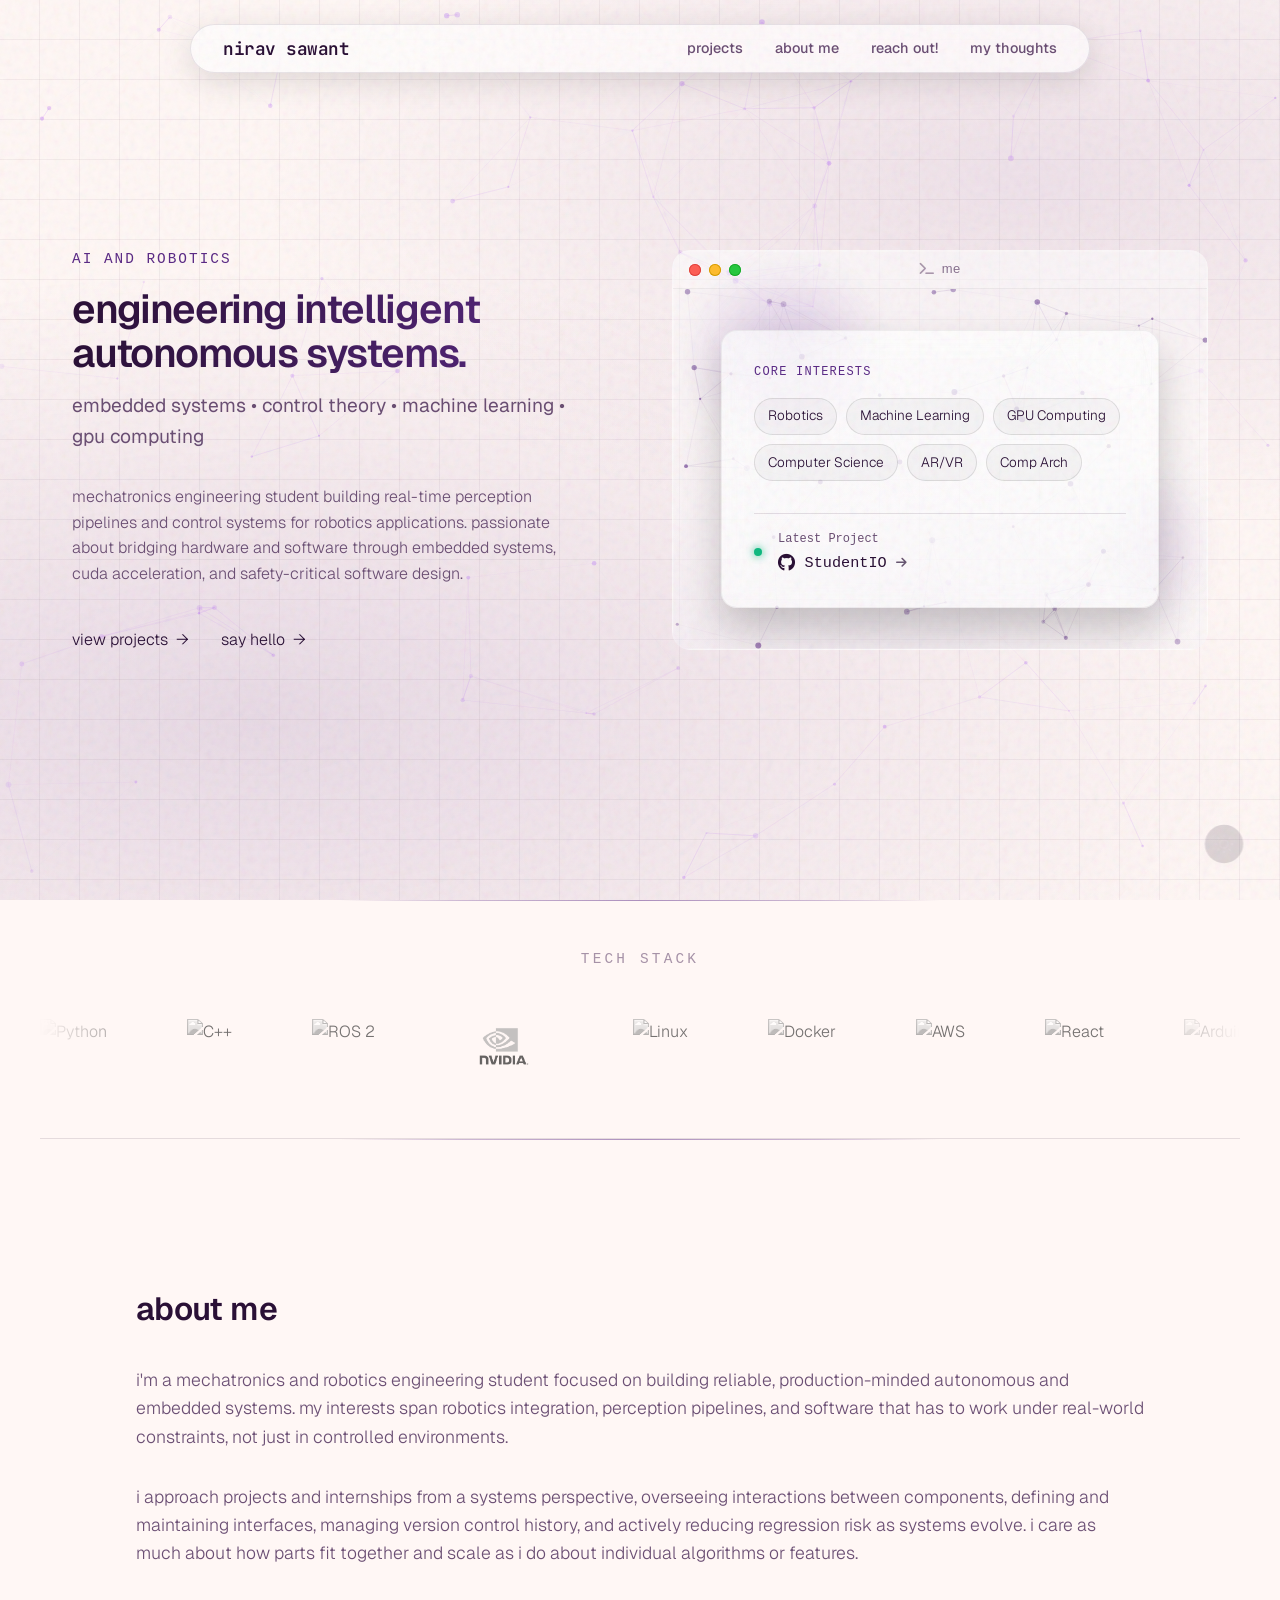
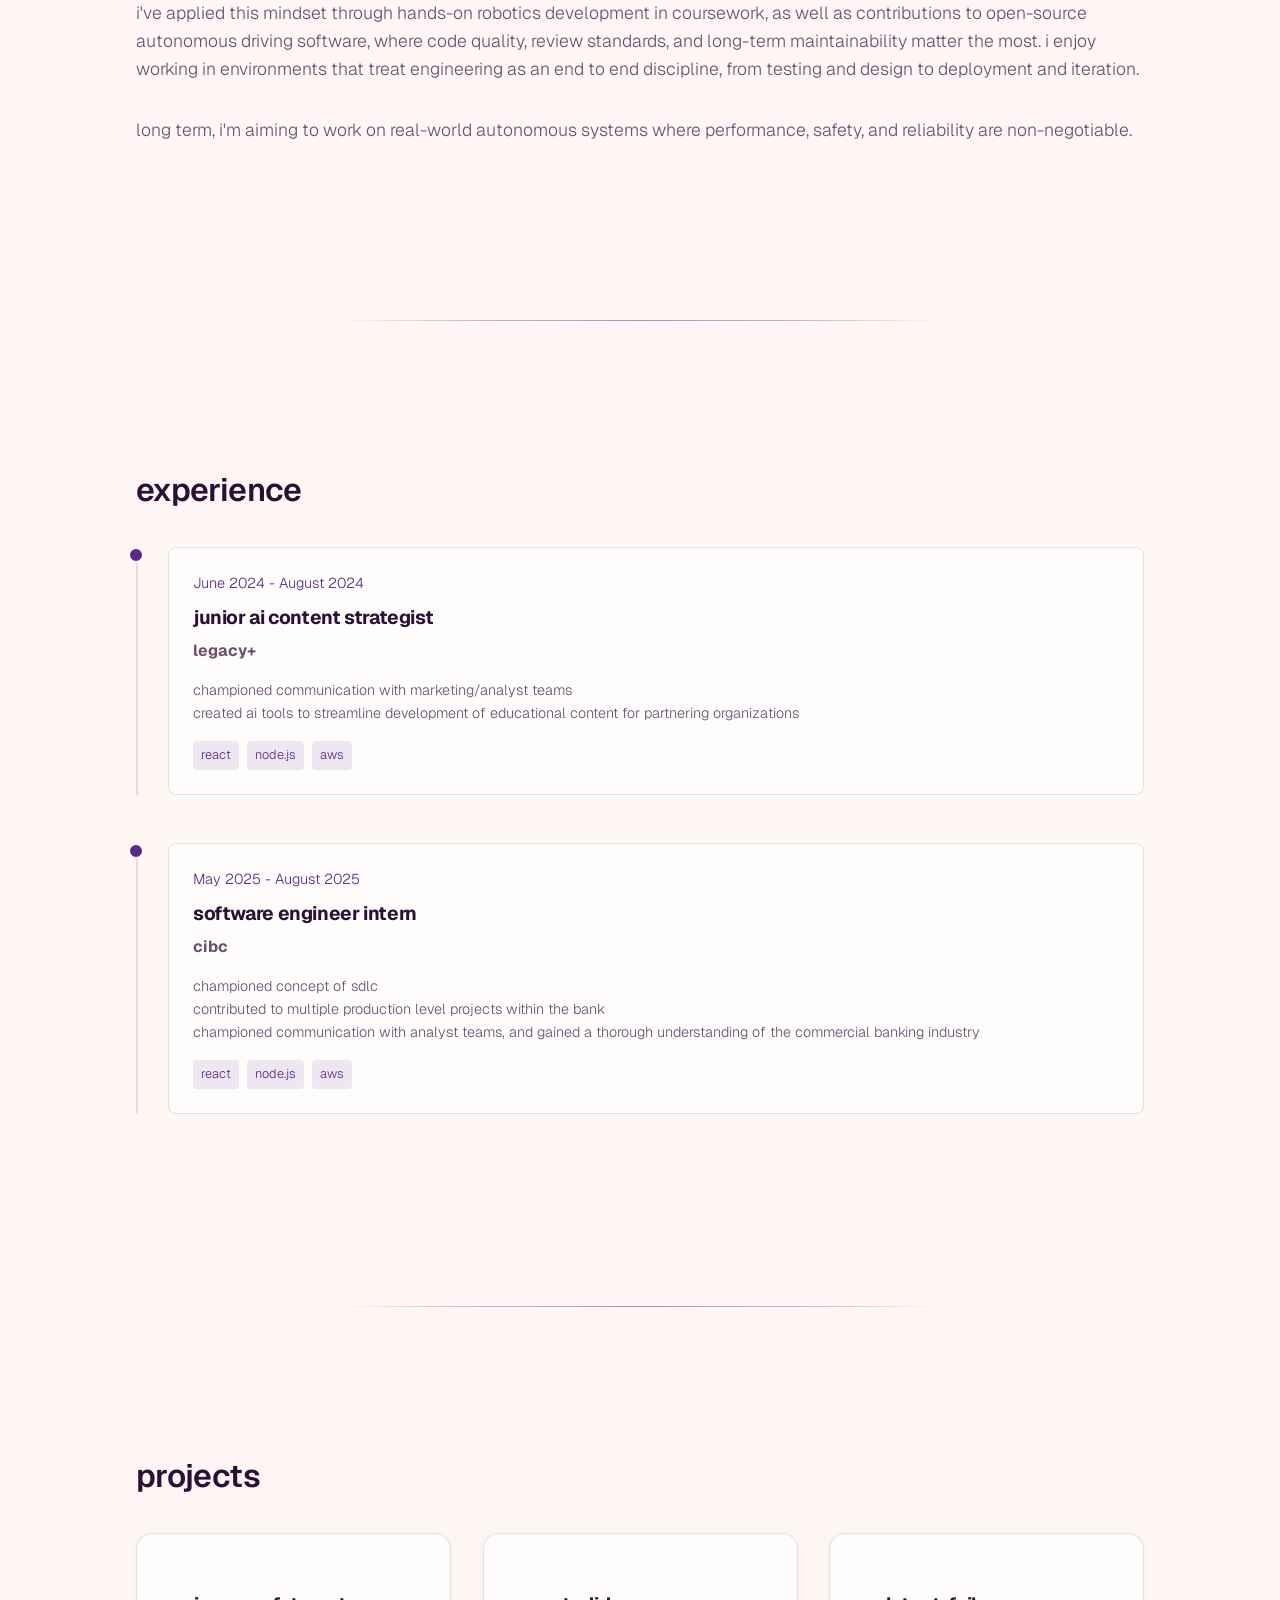
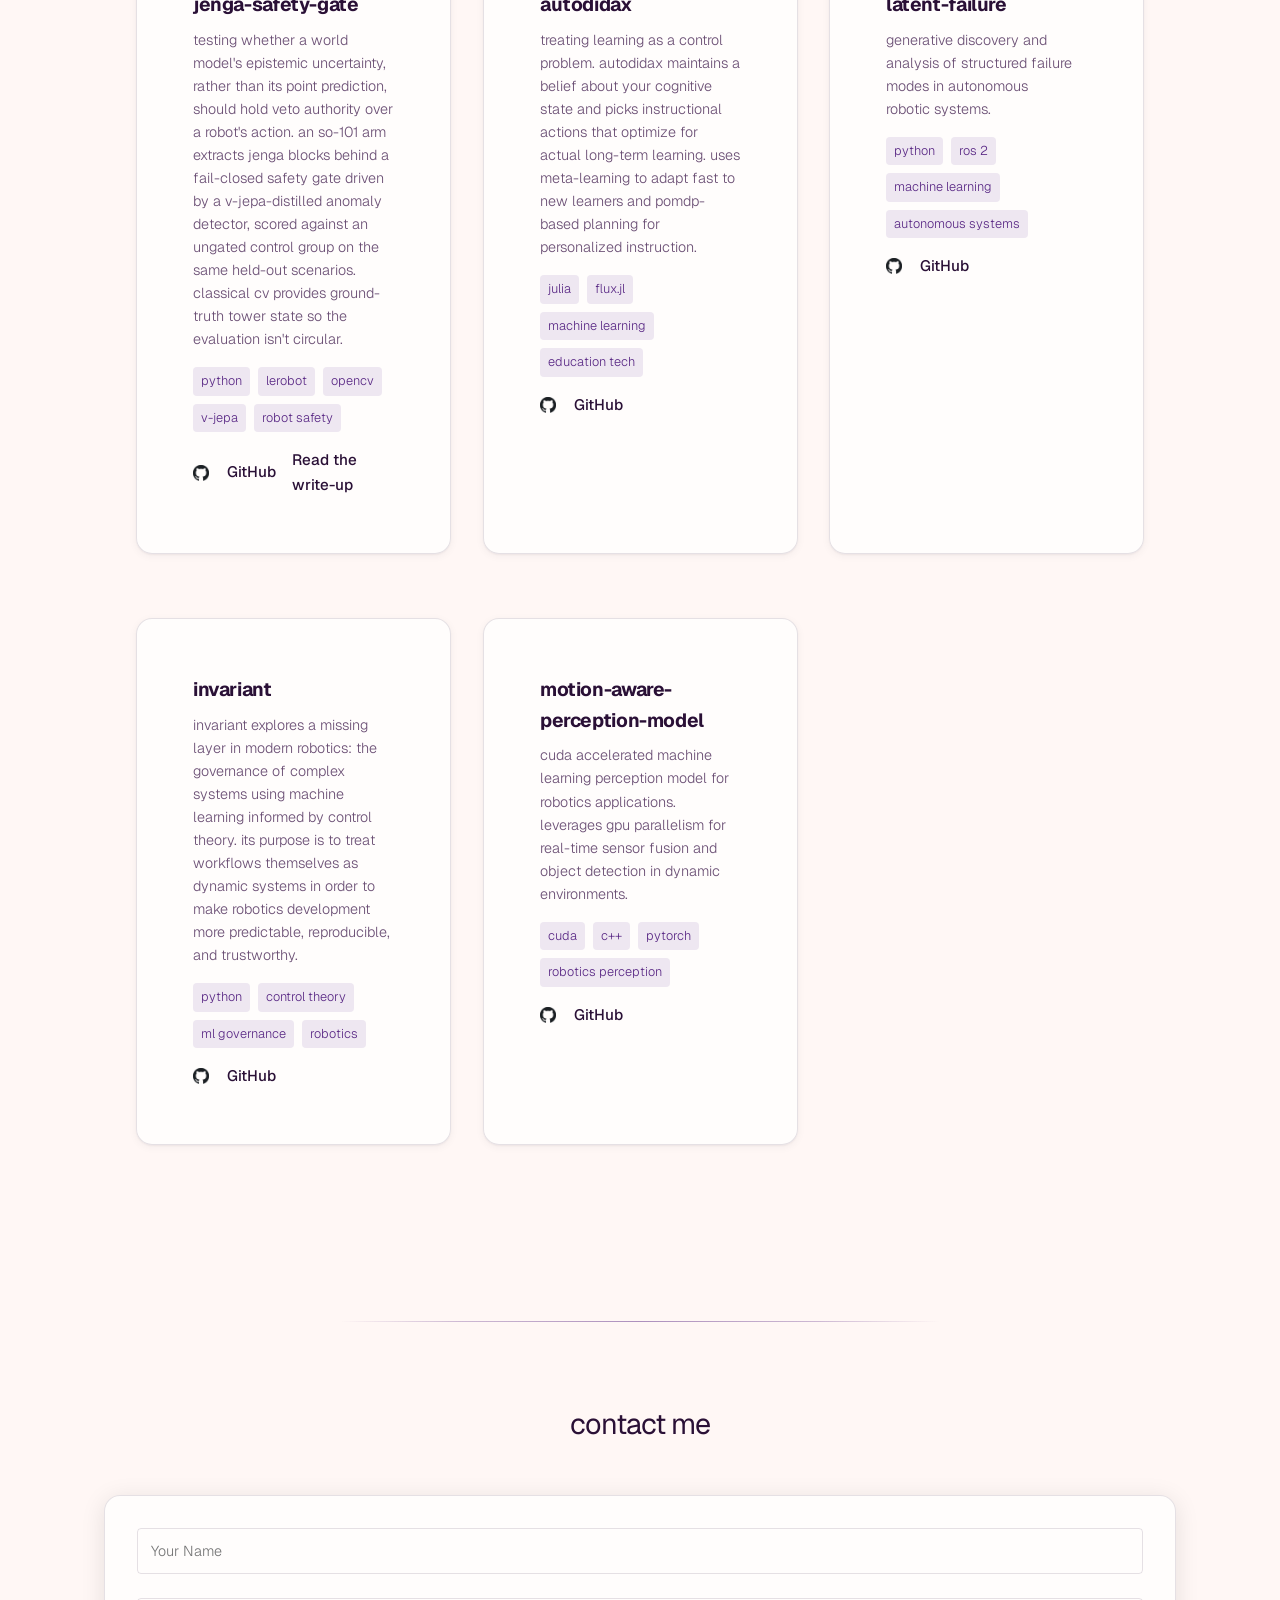
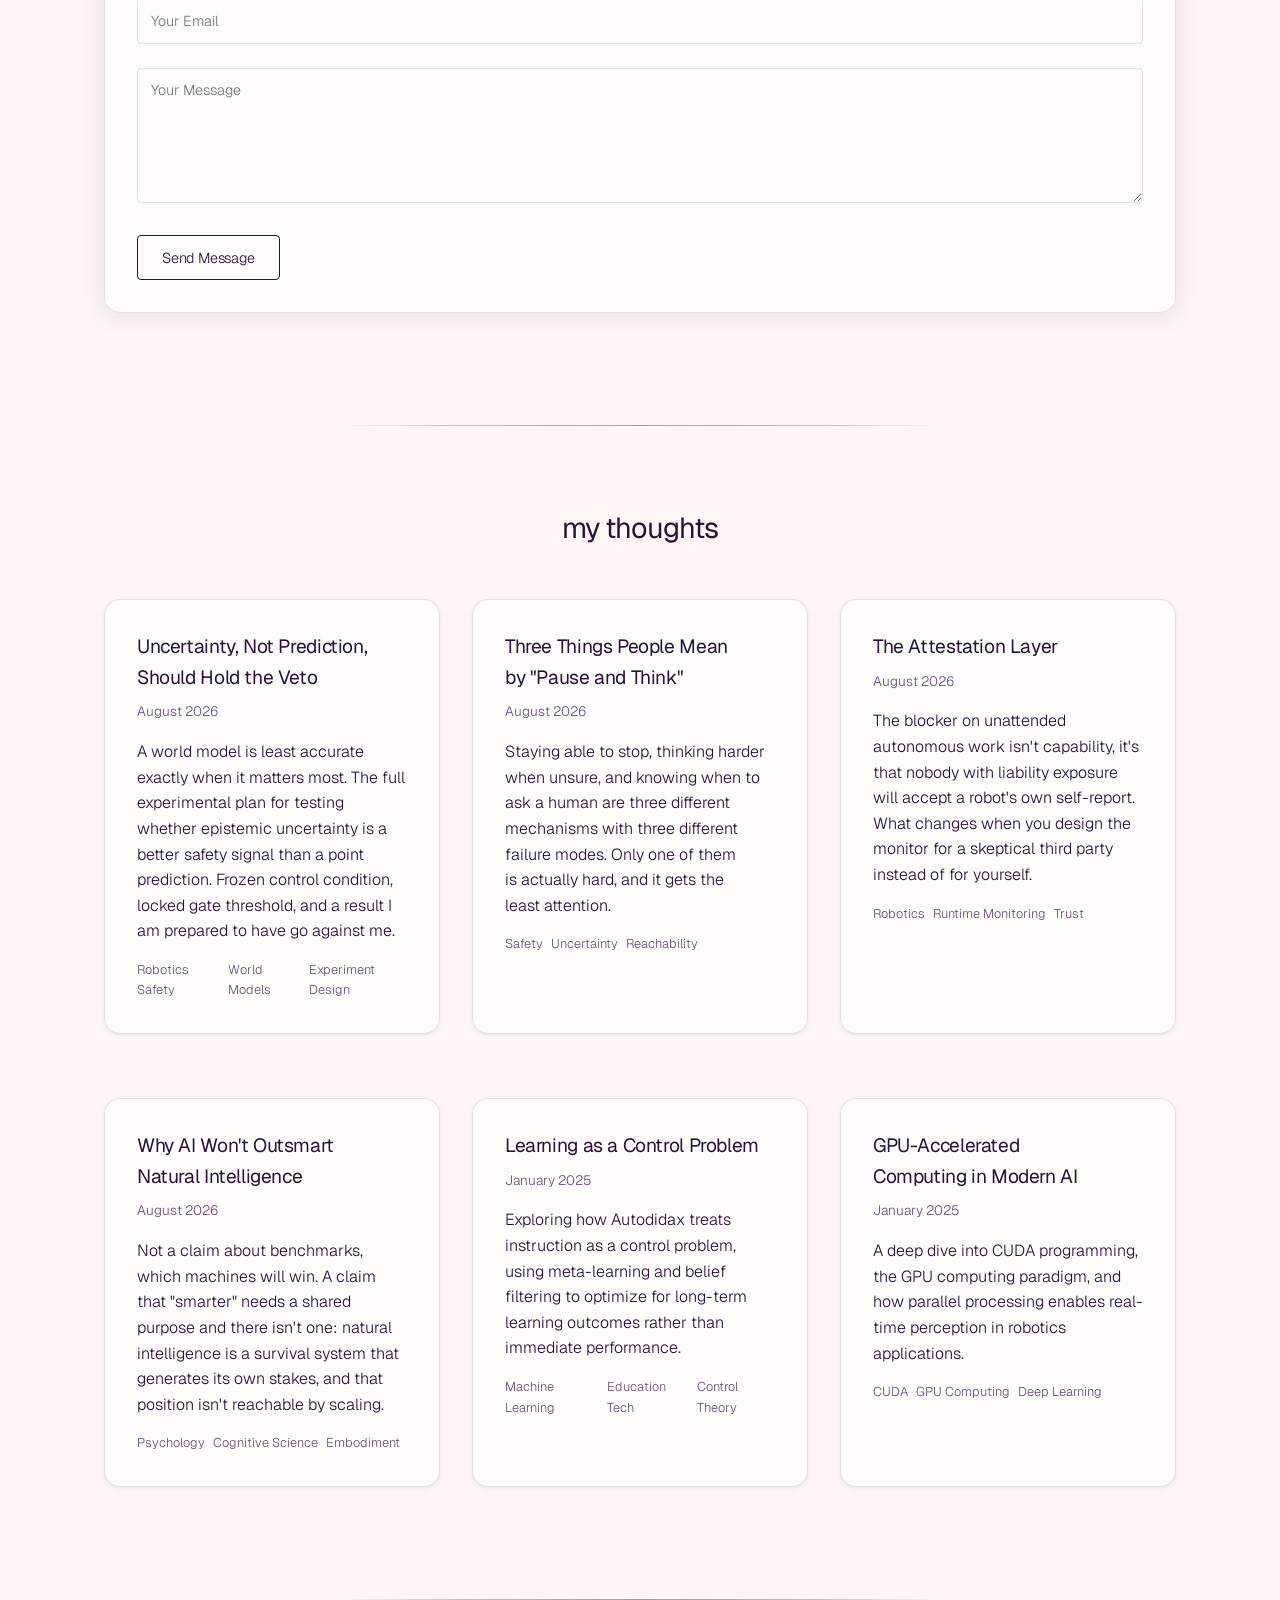
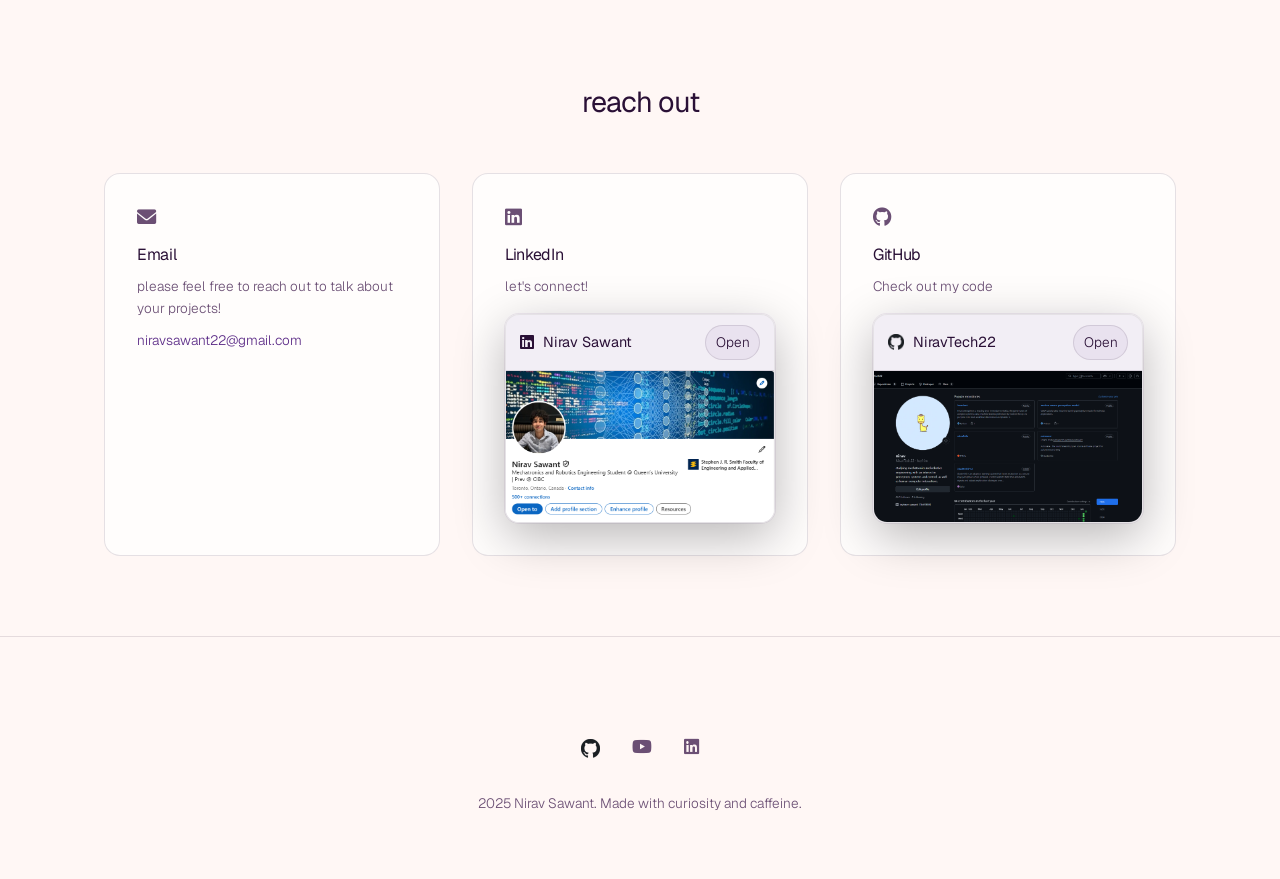
==== index.html @ f4952ed7 "Modernize site styling, add scroll motion, rewrite article prose Styling and motion (modern.css, mot" ====
<!DOCTYPE html>
<html lang="en">

<head>
  <meta charset="UTF-8">
  <meta name="viewport" content="width=device-width, initial-scale=1.0">
  <meta name="description"
    content="Portfolio of Nirav Sawant - Mechatronics Engineering Student specializing in Autonomous Systems, Robotics, and Machine Learning.">
  <meta name="keywords"
    content="Robotics, Mechatronics, Engineering, Machine Learning, CUDA, Autonomous Systems, StudentIO">
  <title>portfolio | nirav</title>
  <link rel="icon" type="image/jpeg" href="favicon.jpg">
  <link
    href="https://fonts.googleapis.com/css2?family=Geist:wght@300;400;500;600&family=JetBrains+Mono:wght@400;500&display=swap"
    rel="stylesheet">
  <link rel="stylesheet" href="https://cdnjs.cloudflare.com/ajax/libs/font-awesome/6.0.0-beta3/css/all.min.css"
    crossorigin="anonymous" referrerpolicy="no-referrer" />
  <style>
    :root {
      /* Dark Purple Mode (default) */
      --bg: #0a0412;
      --text: #e8d8ff;
      --accent: #a855f7;
      --accent-rgb: 168, 85, 247;
      --accent-glow: rgba(168, 85, 247, 0.5);
      --secondary: #2d1b4e;
      --muted: #b8a4d1;
      --card-bg: rgba(30, 15, 50, 0.6);
      --card-bg-rgb: 30, 15, 50;
      /* Added for glasmorphism alpha variants */
      --card-border: rgba(168, 85, 247, 0.15);
      --hover-bg: rgba(168, 85, 247, 0.08);
      --grid-color: rgba(168, 85, 247, 0.04);
      --header-bg: rgba(10, 4, 18, 0.70);
      --header-border: rgba(168, 85, 247, 0.12);
    }

    /* Light Mode - Warm, Easy on Eyes */
    body.light-mode {
      --bg: #fff7f5;
      --text: #2a1036;
      --accent: #5b2a86;
      --accent-rgb: 91, 42, 134;
      --accent-glow: rgba(91, 42, 134, 0.22);
      --secondary: #3b2354;
      --muted: #6b4f74;
      --card-bg: rgba(255, 255, 255, 0.72);
      --card-bg-rgb: 255, 255, 255;
      /* Added for glasmorphism alpha variants */
      --card-border: rgba(42, 16, 54, 0.12);
      --hover-bg: rgba(91, 42, 134, 0.06);
      --grid-color: rgba(42, 16, 54, 0.05);
      --header-bg: rgba(255, 247, 245, 0.75);
      --header-border: rgba(42, 16, 54, 0.10);
    }

    body.light-mode {
      background-image: none;
    }

    /* Invert GitHub icon to white in dark mode */
    img[src="github-icon.png"] {
      filter: invert(1);
      transition: filter 0.35s ease;
    }

    body.light-mode img[src="github-icon.png"] {
      filter: invert(0);
    }

    * {
      margin: 0;
      padding: 0;
      box-sizing: border-box;
    }

    html,
    body {
      background-color: var(--bg);
      background-image: none;
      color: var(--text);
      font-family: 'Geist', -apple-system, BlinkMacSystemFont, sans-serif;
      font-weight: 300;
      overflow-x: hidden;
      line-height: 1.6;
      scroll-behavior: smooth;
      min-height: 100vh;
      transition: background-color 0.35s ease, color 0.35s ease;
      /* No animation - lazy elegance */
    }

    body {
      position: relative;
      z-index: 0;
    }

    body::before,
    body::after {
      content: '';
      position: fixed;
      inset: 0;
      pointer-events: none;
      z-index: -2;
      opacity: 0;
      transition: opacity 0.45s ease;
      will-change: opacity;
      background-size: 100% 100%, 100% 100%, 40px 40px, 40px 40px;
      background-position: 0 0, 0 0, -1px -1px, -1px -1px;
    }

    body::before {
      opacity: 1;
      background-image:
        radial-gradient(ellipse 80% 50% at 20% 80%, rgba(var(--accent-rgb), 0.14), transparent),
        radial-gradient(ellipse 60% 40% at 80% 20%, rgba(var(--accent-rgb), 0.10), transparent),
        linear-gradient(var(--grid-color) 1px, transparent 1px),
        linear-gradient(90deg, var(--grid-color) 1px, transparent 1px);
    }

    body::after {
      display: none;
    }

    body.light-mode::before {
      opacity: 1;
    }

    body.light-mode::after {
      opacity: 0;
    }

    /* --- PREMIUM RESPONSIVE NAVIGATION --- */

    header {
      position: fixed;
      top: 1.5rem;
      left: 50%;
      transform: translateX(-50%);
      width: 90%;
      max-width: 900px;
      z-index: 1000;

      /* Glassmorphism & Shape */
      background: rgba(var(--card-bg-rgb), 0.7);
      backdrop-filter: blur(20px) saturate(1.8);
      -webkit-backdrop-filter: blur(20px) saturate(1.8);
      border: 1px solid var(--header-border);
      border-radius: 100px;

      /* Instant Transitions - No delay on scroll up */
      transition:
        top 0.2s ease-out,
        width 0.2s ease-out,
        max-width 0.2s ease-out,
        border-radius 0.2s ease-out,
        background 0.2s ease-out,
        padding 0.2s ease-out,
        backdrop-filter 0.2s ease-out,
        box-shadow 0.2s ease-out;

      box-shadow: 0 8px 32px rgba(0, 0, 0, 0.12);
      will-change: top, width, max-width, border-radius;
    }

    .header-content {
      display: flex;
      justify-content: space-between;
      align-items: center;
      padding: 0.6rem 2rem;
      width: 100%;
      transition: padding 0.2s ease-out;
    }

    /* Logo Styling */
    .logo-container {
      display: flex;
      align-items: center;
      gap: 0.6rem;
    }

    .logo-icon {
      width: 32px;
      height: 32px;
      border-radius: 50%;
      object-fit: cover;
      display: none;
      /* Hidden on desktop - only show on mobile/tablet */
    }

    .logo-text {
      font-family: 'JetBrains Mono', monospace;
      font-weight: 600;
      font-size: 1.1rem;
      letter-spacing: -0.5px;
      color: var(--text);
      margin: 0;
      white-space: nowrap;
      display: block;
      /* Show on desktop - hide on mobile/tablet */
    }

    /* Desktop Navigation */
    .desktop-nav {
      display: flex;
      align-items: center;
      gap: 2rem;
    }

    .desktop-nav a {
      text-decoration: none;
      color: var(--muted);
      font-size: 0.9rem;
      font-weight: 500;
      transition: all 0.2s ease;
      position: relative;
    }

    .desktop-nav a:hover {
      color: var(--text);
      transform: translateY(-1px);
    }

    .desktop-nav a::after {
      content: '';
      position: absolute;
      bottom: -4px;
      left: 0;
      width: 0%;
      height: 1px;
      background: var(--accent);
      transition: width 0.25s cubic-bezier(0.22, 1, 0.36, 1);
    }

    .desktop-nav a:hover::after {
      width: 100%;
    }

    /* Mobile Menu Toggle (Hidden on Desktop) */
    .mobile-menu-btn {
      display: none;
      /* Desktop default */
      background: none;
      border: none;
      cursor: pointer;
      width: 40px;
      height: 40px;
      position: relative;
      align-items: center;
      justify-content: center;
      color: var(--text);
    }

    .mobile-menu-btn span {
      display: block;
      width: 20px;
      height: 2px;
      background-color: currentColor;
      margin: 3px 0;
      transition: all 0.3s cubic-bezier(0.22, 1, 0.36, 1);
      border-radius: 2px;
    }

    /* COMPACT STATE (RECTANGULAR) - Apple Liquid Glass */
    header.header-compact {
      top: 0 !important;
      width: 100% !important;
      max-width: 100% !important;
      border-radius: 0 !important;

      /* Apple-style liquid glass effect */
      background: rgba(var(--card-bg-rgb), 0.7) !important;
      backdrop-filter: blur(40px) saturate(180%) !important;
      -webkit-backdrop-filter: blur(40px) saturate(180%) !important;

      border: none;
      border-bottom: 1px solid rgba(255, 255, 255, 0.1);
      box-shadow: 0 8px 32px rgba(0, 0, 0, 0.12);
    }

    header.header-compact .header-content {
      padding: 0.8rem 2rem;
      /* Expand slightly for bar feel */
      max-width: 1200px;
      /* Constrain content inside the full width bar */
      margin: 0 auto;
    }

    /* MOBILE & TABLET STYLES */
    @media (max-width: 1024px) {
      header {
        width: 95%;
        padding: 0;
        top: 0.5rem;
      }

      .header-content {
        padding: 0.25rem 0.6rem;
        /* Ultra slim */
      }

      header.header-compact .header-content {
        padding: 0.3rem 0.6rem;
      }

      .logo-container {
        margin: 0;
        padding: 0;
      }

      /* Show ONLY logo on mobile/tablet */
      .logo-icon {
        display: block;
        width: 28px;
        height: 28px;
      }

      .logo-text {
        display: none !important;
      }

      .desktop-nav {
        display: none;
      }

      .mobile-menu-btn {
        display: flex;
        flex-direction: column;
        padding: 0.2rem;
        width: 36px;
        height: 36px;
      }
    }

    /* MOBILE NAV OVERLAY (Dropdown) */
    .mobile-nav-overlay {
      position: absolute;
      top: 100%;
      left: 0;
      width: 100%;
      background: rgba(var(--card-bg-rgb), 0.95);
      backdrop-filter: blur(24px);
      border-bottom: 1px solid var(--header-border);
      border-radius: 0 0 20px 20px;

      opacity: 0;
      visibility: hidden;
      transform: translateY(-10px);
      transition: all 0.3s cubic-bezier(0.16, 1, 0.3, 1);

      padding: 1rem 0;
      overflow: hidden;
      margin-top: 10px;
      /* Gap from pill */
    }

    /* When compact, attach seamless to rect */
    header.header-compact .mobile-nav-overlay {
      margin-top: 0;
      border-radius: 0 0 12px 12px;
      border-top: 1px solid var(--header-border);
      background: rgba(var(--card-bg-rgb), 0.98);
    }

    header.menu-open .mobile-nav-overlay {
      opacity: 1;
      visibility: visible;
      transform: translateY(0);
    }

    /* Hamburger Animation */
    header.menu-open .mobile-menu-btn span:nth-child(1) {
      transform: rotate(45deg) translate(2.5px, 2.5px);
    }

    header.menu-open .mobile-menu-btn span:nth-child(2) {
      transform: rotate(-45deg) translate(3.5px, -4.5px);
    }

    .mobile-nav-links {
      display: flex;
      flex-direction: column;
      gap: 0.5rem;
      padding: 0 1.5rem;
    }

    .mobile-nav-links a {
      text-decoration: none;
      color: var(--text);
      font-size: 1.1rem;
      padding: 0.8rem 0;
      border-bottom: 1px solid rgba(255, 255, 255, 0.03);
      transition: color 0.2s;
    }

    .mobile-nav-links a:last-child {
      border-bottom: none;
    }

    .mobile-nav-links a:hover {
      color: var(--accent);
      padding-left: 5px;
    }

    /* Magnetic Nav Items */
    nav a {
      position: relative;
      display: inline-block;
      /* Required for transform */
      transition: color 0.2s ease, transform 0.2s cubic-bezier(0.25, 1, 0.5, 1);
      /* Faster transform return */
    }

    /* Ultra Minimalist Hero */
    .hero {
      min-height: 100vh;
      display: flex;
      align-items: center;
      padding: 4rem 2rem;
      background: transparent;
      position: relative;
    }

    .hero-content {
      max-width: 1200px;
      margin: 0 auto;
      display: grid;
      grid-template-columns: 1fr 1fr;
      gap: 4rem;
      align-items: center;
    }

    .hero-text {
      position: relative;
      z-index: 1;
    }

    .hero-greeting {
      font-family: 'Fira Code', monospace;
      font-size: 1.2rem;
      color: var(--accent);
      margin-bottom: 1rem;
      font-weight: 500;
    }

    .hero-text h1 {
      font-size: 2.5rem;
      font-weight: 600;
      margin-bottom: 1rem;
      background: linear-gradient(90deg, var(--text), var(--accent));
      -webkit-background-clip: text;
      background-clip: text;
      -webkit-text-fill-color: transparent;
      line-height: 1.2;
      text-transform: lowercase;
    }

    .hero-subtitle {
      font-size: 1.2rem;
      color: var(--muted);
      margin-bottom: 2rem;
      font-weight: 400;
      text-transform: lowercase;
    }

    .hero-description {
      margin-bottom: 2.5rem;
      max-width: 500px;
    }

    .hero-description p {
      font-size: 1rem;
      line-height: 1.6;
      color: var(--muted);
      text-transform: lowercase;
    }

    .hero-links {
      display: flex;
      gap: 2rem;
    }

    .hero-link {
      display: flex;
      align-items: center;
      gap: 0.5rem;
      color: var(--text);
      text-decoration: none;
      font-size: 1rem;
      transition: all 0.3s ease;
    }

    .hero-link:hover {
      color: var(--accent);
    }

    .hero-link:hover .link-arrow {
      transform: translateX(4px);
    }

    .link-arrow {
      transition: transform 0.3s ease;
    }

    .hero-visual {
      position: relative;
      isolation: isolate;
    }

    .hero-visual::before,
    .hero-visual::after {
      content: '';
      position: absolute;
      inset: -40px;
      border-radius: 24px;
      pointer-events: none;
      z-index: 0;
      filter: blur(18px);
      opacity: 0.9;
      transform: translateZ(0);
    }

    .hero-visual::before {
      background:
        radial-gradient(closest-side at 25% 30%, rgba(var(--accent-rgb), 0.28), transparent 65%),
        radial-gradient(closest-side at 85% 70%, rgba(var(--accent-rgb), 0.16), transparent 60%);
    }

    .hero-visual::after {
      inset: -18px;
      opacity: 0.6;
      filter: blur(28px);
      background:
        radial-gradient(closest-side at 70% 25%, rgba(255, 255, 255, 0.08), transparent 60%),
        radial-gradient(closest-side at 35% 85%, rgba(255, 255, 255, 0.05), transparent 60%);
    }

    .code-block {
      position: relative;
      z-index: 1;
      border-radius: 18px;
      padding: 2rem;
      font-family: 'Fira Code', monospace;
      font-size: 0.9rem;
      line-height: 1.6;
      overflow: hidden;
      border: 1px solid var(--card-border);
      background:
        linear-gradient(145deg,
          rgba(255, 255, 255, 0.08),
          rgba(255, 255, 255, 0.02)),
        radial-gradient(closest-side at 22% 18%, rgba(var(--accent-rgb), 0.14), transparent 62%),
        radial-gradient(closest-side at 85% 85%, rgba(var(--accent-rgb), 0.08), transparent 58%);
      box-shadow:
        0 18px 70px rgba(0, 0, 0, 0.42),
        0 0 0 1px rgba(var(--accent-rgb), 0.10),
        0 0 44px rgba(var(--accent-rgb), 0.12),
        inset 0 1px 0 rgba(255, 255, 255, 0.18),
        inset 0 0 0 1px rgba(0, 0, 0, 0.18);
      backdrop-filter: blur(22px) saturate(1.6);
      -webkit-backdrop-filter: blur(22px) saturate(1.6);
      transform: translateZ(0);
      transition: transform 0.35s ease, box-shadow 0.35s ease, border-color 0.35s ease;
    }

    body.light-mode .code-block {
      background:
        linear-gradient(145deg,
          rgba(255, 255, 255, 0.78),
          rgba(255, 255, 255, 0.45)),
        radial-gradient(closest-side at 20% 15%, rgba(var(--accent-rgb), 0.10), transparent 60%),
        radial-gradient(closest-side at 85% 85%, rgba(var(--accent-rgb), 0.07), transparent 55%);
      box-shadow:
        0 18px 60px rgba(42, 16, 54, 0.18),
        inset 0 1px 0 rgba(255, 255, 255, 0.32),
        inset 0 0 0 1px rgba(42, 16, 54, 0.10);
    }

    body.light-mode .code-block::before {
      opacity: 0.55;
    }

    .code-block::after {
      content: '';
      position: absolute;
      inset: 0;
      pointer-events: none;
      border-radius: inherit;
      opacity: 0.22;
      background: linear-gradient(120deg,
          transparent 0%,
          rgba(255, 255, 255, 0.00) 32%,
          rgba(255, 255, 255, 0.22) 45%,
          rgba(255, 255, 255, 0.08) 55%,
          rgba(255, 255, 255, 0.00) 68%,
          transparent 100%);
      transform: translateX(-120%);
      mix-blend-mode: overlay;
      filter: blur(0.2px);
      animation: glass-sheen 6.5s ease-in-out infinite;
    }

    .code-block:hover {
      transform: translateY(-3px);
      border-color: rgba(var(--accent-rgb), 0.45);
      box-shadow:
        0 22px 70px rgba(0, 0, 0, 0.50),
        0 0 0 1px rgba(var(--accent-rgb), 0.18),
        0 0 48px rgba(var(--accent-rgb), 0.14),
        inset 0 1px 0 rgba(255, 255, 255, 0.22);
    }

    .code-block:hover::after {
      opacity: 0.32;
      animation-duration: 4.8s;
    }

    @keyframes glass-sheen {
      0% {
        transform: translateX(-120%);
      }

      45% {
        transform: translateX(120%);
      }

      100% {
        transform: translateX(120%);
      }
    }

    @media (prefers-reduced-motion: reduce) {
      .code-block::after {
        animation: none;
      }
    }

    .code-block pre {
      margin: 0;
    }

    .code-block code {
      color: var(--text);
    }

    .code-block .keyword {
      color: var(--accent);
    }

    .code-block .string {
      color: var(--secondary);
    }

    @media (max-width: 1024px) {
      .hero-content {
        grid-template-columns: 1fr;
        gap: 3rem;
      }

      .hero-visual {
        display: none;
      }
    }

    @media (max-width: 768px) {
      .hero {
        padding: 2rem 1rem;
      }

      .hero-text h1 {
        font-size: 2rem;
      }

      .hero-links {
        flex-direction: column;
        gap: 1rem;
      }
    }

    /* Ultra Minimalist Card Slider */
    .card-slider-container {
      position: relative;
      width: 100%;
      overflow: hidden;
      padding: 2rem 0;
    }

    .card-slider {
      display: flex;
      gap: 2rem;
      animation: slide 40s linear infinite;
      width: max-content;
    }

    .card-slider:hover {
      animation-play-state: paused;
    }

    @keyframes slide {
      0% {
        transform: translateX(0);
      }

      100% {
        transform: translateX(calc(-300px * 6));
      }
    }

    .slider-card {
      width: 300px;
      min-width: 300px;
      height: 400px;
      background: var(--card-bg);
      border: 1px solid var(--card-border);
      border-radius: 16px;
      padding: 2rem;
      transition: all 0.3s ease;
      backdrop-filter: blur(12px);
      box-shadow: 0 4px 30px rgba(0, 0, 0, 0.1);
    }

    .slider-card:hover {
      border-color: var(--text);
    }

    /* Ultra Minimalist Section Styles */
    .section-grid {
      display: grid;
      grid-template-columns: repeat(auto-fit, minmax(300px, 1fr));
      gap: 2rem;
      margin-top: 2rem;
    }

    .section-card {
      background: var(--card-bg);
      border: 1px solid var(--card-border);
      border-radius: 16px;
      padding: 2rem;
      transition: all 0.3s ease;
      backdrop-filter: blur(12px);
      box-shadow: 0 4px 30px rgba(0, 0, 0, 0.1);
    }

    .section-card:hover {
      border-color: var(--text);
    }

    .section-card h3 {
      font-size: 1.2rem;
      margin-bottom: 1rem;
      color: var(--text);
      font-weight: 400;
    }

    .section-card p {
      color: var(--muted);
      line-height: 1.6;
      font-size: 0.95rem;
    }

    /* Ultra Minimalist Blog Cards */
    .blog-card {
      background: var(--card-bg);
      border: 1px solid var(--card-border);
      border-radius: 16px;
      padding: 2rem;
      margin-bottom: 2rem;
      transition: all 0.3s ease;
      backdrop-filter: blur(12px);
    }

    .blog-card:hover {
      border-color: var(--text);
    }

    .blog-card h3 {
      font-size: 1.2rem;
      margin-bottom: 0.5rem;
      color: var(--text);
      font-weight: 400;
    }

    .blog-card .date {
      color: var(--muted);
      font-size: 0.85rem;
      margin-bottom: 1rem;
    }

    .blog-card .tags {
      display: flex;
      gap: 0.5rem;
      margin-top: 1rem;
    }

    .blog-card .tag {
      color: var(--muted);
      font-size: 0.8rem;
    }

    /* Ultra Minimalist Research Cards */
    .research-card {
      background: var(--card-bg);
      border: 1px solid var(--card-border);
      border-radius: 16px;
      padding: 2rem;
      margin-bottom: 2rem;
      transition: all 0.3s ease;
      backdrop-filter: blur(12px);
    }

    .research-card:hover {
      border-color: var(--text);
    }

    .research-card .metrics {
      display: flex;
      gap: 2rem;
      margin-top: 1.5rem;
    }

    .research-card .metric {
      text-align: left;
    }

    .research-card .metric-value {
      font-size: 1.2rem;
      font-weight: 400;
      color: var(--text);
    }

    .research-card .metric-label {
      font-size: 0.85rem;
      color: var(--muted);
    }

    /* Ultra Minimalist Contact Cards */
    .contact-grid {
      display: grid;
      grid-template-columns: repeat(auto-fit, minmax(250px, 1fr));
      gap: 2rem;
      margin-top: 2rem;
    }

    .contact-card {
      background: var(--card-bg);
      border: 1px solid var(--card-border);
      border-radius: 16px;
      padding: 2rem;
      text-align: left;
      transition: all 0.3s ease;
      backdrop-filter: blur(12px);
    }

    .contact-card:hover {
      border-color: var(--text);
    }

    .contact-card .icon {
      font-size: 1.2rem;
      color: var(--muted);
      margin-bottom: 1rem;
    }

    .contact-card h3 {
      font-size: 1rem;
      margin-bottom: 0.5rem;
      color: var(--text);
      font-weight: 400;
    }

    .contact-card p {
      color: var(--muted);
      font-size: 0.85rem;
      margin-bottom: 0.5rem;
    }

    .contact-card a {
      color: var(--text);
      text-decoration: none;
      font-size: 0.85rem;
    }

    /* Interactive Card Global Styles */
    .slider-card,
    .section-card,
    .blog-card,
    .research-card,
    .contact-card,
    .code-block {
      /* Base setup for spotlight */
      background: var(--card-bg);
      /* Fallback */
      /* Use a gradient capable background for the spotlight mix */
      background: radial-gradient(800px circle at var(--mouse-x, -999px) var(--mouse-y, -999px),
          rgba(255, 255, 255, 0.06),
          transparent 40%), var(--card-bg);

      will-change: transform;
      transition: transform 0.1s ease-out, border-color 0.3s ease, box-shadow 0.3s ease;
      transform-style: preserve-3d;
      backface-visibility: hidden;
    }

    /* Light mode spotlight adjustment */
    body.light-mode .slider-card,
    body.light-mode .section-card,
    body.light-mode .blog-card,
    body.light-mode .research-card,
    body.light-mode .contact-card,
    body.light-mode .code-block {
      background: radial-gradient(800px circle at var(--mouse-x, -999px) var(--mouse-y, -999px),
          rgba(91, 42, 134, 0.05),
          transparent 40%), var(--card-bg);
    }

    .contact-card a:hover {
      text-decoration: underline;
    }

    .github-window {
      margin-top: 1rem;
      border: 1px solid var(--card-border);
      border-radius: 14px;
      overflow: hidden;
      background: var(--card-bg);
      position: relative;
      backdrop-filter: blur(18px) saturate(1.5);
      -webkit-backdrop-filter: blur(18px) saturate(1.5);
      box-shadow: 0 14px 50px rgba(0, 0, 0, 0.28), 0 0 0 1px rgba(var(--accent-rgb), 0.08);
      transform: translateZ(0);
      transition: transform 0.35s ease, box-shadow 0.35s ease, border-color 0.35s ease;
    }

    .github-window::after {
      content: '';
      position: absolute;
      inset: 0;
      pointer-events: none;
      opacity: 0.18;
      background: linear-gradient(120deg,
          transparent 0%,
          rgba(255, 255, 255, 0.00) 34%,
          rgba(255, 255, 255, 0.18) 48%,
          rgba(255, 255, 255, 0.06) 56%,
          rgba(255, 255, 255, 0.00) 70%,
          transparent 100%);
      transform: translateX(-120%);
      mix-blend-mode: overlay;
      animation: glass-sheen 7.5s ease-in-out infinite;
    }

    .github-window:hover {
      transform: translateY(-2px);
      border-color: rgba(var(--accent-rgb), 0.35);
      box-shadow: 0 18px 70px rgba(0, 0, 0, 0.32), 0 0 56px rgba(var(--accent-rgb), 0.10);
    }

    @media (prefers-reduced-motion: reduce) {
      .github-window::after {
        animation: none;
      }
    }

    /* Micro-Interactions */

    /* Text Link Underline Draw */
    p a,
    .text-link {
      background: linear-gradient(var(--accent), var(--accent)) 0 100% / 0% 1px no-repeat;
      transition: background-size 0.4s cubic-bezier(0.25, 1, 0.5, 1), color 0.3s ease;
      text-decoration: none;
      color: var(--text);
    }

    p a:hover,
    .text-link:hover {
      background-size: 100% 1px;
      color: var(--accent);
    }

    /* Button & Interactive Element Compression */
    button,
    .btn,
    .hero-link,
    .github-window__open {
      transition: transform 0.1s ease, background 0.2s ease, border-color 0.2s ease, box-shadow 0.2s ease, opacity 0.2s ease !important;
    }

    button:active,
    .btn:active,
    .hero-link:active,
    .github-window__open:active,
    a:active {
      transform: scale(0.96) !important;
    }

    /* Icon Hover Motion */
    .icon-hover-move i,
    .link-arrow,
    .contact-card .icon {
      transition: transform 0.3s cubic-bezier(0.34, 1.56, 0.64, 1);
    }

    .contact-card:hover .icon {
      transform: translateY(-3px) scale(1.1);
      color: var(--accent);
    }

    .hero-link:hover .link-arrow {
      transform: translateX(4px) scale(1.1);
    }

    /* Visual Depth & Animations */

    @keyframes fadeInUp {
      from {
        opacity: 0;
        transform: translateY(20px);
      }

      to {
        opacity: 1;
        transform: translateY(0);
      }
    }

    h1,
    .reveal-text {
      animation: fadeInUp 1s cubic-bezier(0.16, 1, 0.3, 1) forwards;
      opacity: 0;
      /* Ensures it starts hidden */
    }

    /* Staggered animation for hero elements */
    .hero-greeting {
      animation: fadeInUp 1s cubic-bezier(0.16, 1, 0.3, 1) 0.1s forwards;
      opacity: 0;
    }

    h1 {
      animation-delay: 0.2s;
    }

    .hero-subtitle {
      animation: fadeInUp 1s cubic-bezier(0.16, 1, 0.3, 1) 0.3s forwards;
      opacity: 0;
    }

    .hero-description {
      animation: fadeInUp 1s cubic-bezier(0.16, 1, 0.3, 1) 0.4s forwards;
      opacity: 0;
    }

    .hero-links {
      animation: fadeInUp 1s cubic-bezier(0.16, 1, 0.3, 1) 0.5s forwards;
      opacity: 0;
    }

    /* Refined Typography */
    .hero-text h1 {
      line-height: 1.1;
      letter-spacing: -0.03em;
    }

    .github-window__top {
      display: flex;
      align-items: center;
      justify-content: space-between;
      gap: 0.75rem;
      padding: 0.65rem 0.85rem;
      background: rgba(var(--accent-rgb), 0.08);
      border-bottom: 1px solid var(--card-border);
    }

    .github-window__left {
      display: flex;
      align-items: center;
      gap: 0.6rem;
      min-width: 0;
    }

    .github-window__left i {
      color: var(--text);
      font-size: 1rem;
    }

    .github-window__title {
      color: var(--text);
      font-size: 0.9rem;
      font-weight: 400;
      white-space: nowrap;
      overflow: hidden;
      text-overflow: ellipsis;
    }

    .github-window__open {
      color: var(--text);
      text-decoration: none;
      font-size: 0.8rem;
      padding: 0.35rem 0.6rem;
      border-radius: 999px;
      border: 1px solid var(--card-border);
      background: rgba(var(--accent-rgb), 0.06);
      transition: background 0.2s ease, border-color 0.2s ease;
      flex: 0 0 auto;
    }

    .github-window__open:hover {
      background: rgba(var(--accent-rgb), 0.14);
      border-color: rgba(var(--accent-rgb), 0.35);
      text-decoration: none;
    }

    .github-window__preview {
      display: block;
      width: 100%;
      aspect-ratio: 16 / 9;
      background: rgba(var(--accent-rgb), 0.06);
    }

    .github-window__preview img {
      width: 100%;
      height: 100%;
      object-fit: cover;
      display: block;
    }

    /* Ultra Minimalist Section Titles */
    h2.section-title {
      font-size: 1.8rem;
      font-weight: 400;
      margin-bottom: 3rem;
      text-align: center;
      color: var(--text);
      letter-spacing: -1px;
    }

    /* Section Layout with Smooth Transitions */
    section {
      padding: 5rem 4rem;
      max-width: 1200px;
      margin: auto;
      position: relative;
    }

    /* Section divider - subtle gradient line */
    section:not(:first-of-type)::before {
      content: '';
      position: absolute;
      top: 0;
      left: 50%;
      transform: translateX(-50%);
      width: min(80%, 600px);
      height: 1px;
      background: linear-gradient(90deg,
          transparent,
          rgba(var(--accent-rgb), 0.3) 20%,
          rgba(var(--accent-rgb), 0.5) 50%,
          rgba(var(--accent-rgb), 0.3) 80%,
          transparent);
    }

    /* Fade-in animation for sections */
    section {
      opacity: 0;
      transform: translateY(20px);
      animation: sectionFadeIn 0.6s ease forwards;
    }

    section:nth-of-type(1) {
      animation-delay: 0.1s;
    }

    section:nth-of-type(2) {
      animation-delay: 0.15s;
    }

    section:nth-of-type(3) {
      animation-delay: 0.2s;
    }

    section:nth-of-type(4) {
      animation-delay: 0.25s;
    }

    section:nth-of-type(5) {
      animation-delay: 0.3s;
    }

    section:nth-of-type(6) {
      animation-delay: 0.35s;
    }

    section:nth-of-type(7) {
      animation-delay: 0.4s;
    }

    @keyframes sectionFadeIn {
      to {
        opacity: 1;
        transform: translateY(0);
      }
    }

    /* Hero section - no divider */
    section.hero::before {
      display: none;
    }

    /* Ultra Minimalist Footer */
    footer {
      text-align: center;
      padding: 4rem 1rem;
      color: var(--muted);
      font-size: 0.85rem;
      border-top: 1px solid var(--card-border);
    }

    .social-links {
      margin: 2rem 0;
      display: flex;
      justify-content: center;
      gap: 2rem;
    }

    .social-links a {
      color: var(--muted);
      font-size: 1.1rem;
      transition: color 0.2s ease;
    }

    .social-links a:hover {
      color: var(--text);
    }

    /* Mobile Navigation */
    @media (max-width: 768px) {
      section {
        padding: 3rem 1.5rem;
      }

      header {
        padding: 1rem 1.5rem;
      }


      .hero h1 {
        font-size: 2.2rem;
      }

      section {
        padding: 4rem 1.5rem;
      }

      .mobile-nav-fabs {
        opacity: 1;
        pointer-events: auto;
        visibility: visible;
        bottom: 1.5rem;
        left: 1.5rem;
      }

      .mobile-nav-fabs .main-fab,
      .mobile-nav-fabs .section-fab {
        width: 45px;
        height: 45px;
        font-size: 1.3rem;
      }

      .mobile-nav-fabs.open #fabContact {
        transform: translateY(-55px);
      }

      .mobile-nav-fabs.open #fabMLResearch {
        transform: translateY(-110px);
      }

      .mobile-nav-fabs.open #fabAbout {
        transform: translateY(-165px);
      }

      .mobile-nav-fabs.open #fabProjects {
        transform: translateY(-220px);
      }
    }

    /* Modern Glassmorphism Card Style */
    .project-card,
    .about-card,
    .contact-form {
      background: var(--card-bg);
      border: 1px solid var(--card-border);
      border-radius: 16px;
      padding: 2rem;
      margin-bottom: 2rem;
      transition: all 0.3s ease;
      backdrop-filter: blur(10px);
      box-shadow: 0 4px 24px rgba(0, 0, 0, 0.1);
    }

    .project-card:hover,
    .about-card:hover {
      transform: translateY(-4px);
      box-shadow: 0 8px 32px rgba(0, 0, 0, 0.15);
      border-color: var(--accent);
    }

    /* Ultra Minimalist CTA Buttons */
    .cta {
      display: flex;
      gap: 1.5rem;
      flex-wrap: wrap;
      justify-content: center;
    }

    .cta button {
      background: none;
      border: 1px solid var(--text);
      color: var(--text);
      padding: 0.8rem 1.5rem;
      font-weight: 300;
      cursor: pointer;
      transition: all 0.2s ease;
      border-radius: 4px;
      font-size: 0.9rem;
      letter-spacing: -0.2px;
    }

    .cta button:hover {
      background: var(--text);
      color: var(--bg);
    }

    /* Ultra Minimalist Card Hover Effects */
    .slider-card,
    .section-card,
    .blog-card,
    .research-card,
    .contact-card {
      transform-style: preserve-3d;
      perspective: 1000px;
      transition: transform 0.3s ease;
    }

    .slider-card:hover,
    .section-card:hover,
    .blog-card:hover,
    .research-card:hover,
    .contact-card:hover {
      transform: rotate3d(var(--rotate-x, 0), var(--rotate-y, 0), 0, 10deg);
    }

    /* Ultra Minimalist Contact Form */
    .contact-form input,
    .contact-form textarea {
      width: 100%;
      padding: 0.8rem;
      margin-bottom: 1.5rem;
      background: none;
      border: 1px solid var(--card-border);
      color: var(--text);
      border-radius: 4px;
      transition: all 0.2s ease;
      font-family: 'Geist', sans-serif;
      font-weight: 300;
      font-size: 0.9rem;
    }

    .contact-form input:focus,
    .contact-form textarea:focus {
      outline: none;
      border-color: var(--text);
    }

    .contact-form button {
      background: none;
      border: 1px solid var(--text);
      color: var(--text);
      padding: 0.8rem 1.5rem;
      font-weight: 300;
      border-radius: 4px;
      cursor: pointer;
      transition: all 0.2s ease;
      font-family: 'Geist', sans-serif;
      font-size: 0.9rem;
    }

    .contact-form button:hover {
      background: var(--text);
      color: var(--bg);
    }

    /* Mobile Navigation FABs (Left side) */
    .mobile-nav-fabs {
      position: fixed;
      bottom: 2rem;
      left: 2rem;
      display: flex;
      flex-direction: column;
      align-items: center;
      z-index: 999;
      opacity: 0;
      pointer-events: none;
      visibility: hidden;
    }

    .mobile-nav-fabs .main-fab,
    .mobile-nav-fabs .section-fab {
      background-color: var(--secondary);
      color: var(--bg);
      border: none;
      border-radius: 50%;
      width: 50px;
      height: 50px;
      display: flex;
      justify-content: center;
      align-items: center;
      font-size: 1.4rem;
      cursor: pointer;
      box-shadow: 0 4px 12px rgba(0, 0, 0, 0.2);
      transition: all 0.3s ease;
      position: absolute;
      bottom: 0;
      left: 0;
    }

    .mobile-nav-fabs .main-fab:hover,
    .mobile-nav-fabs .section-fab:hover {
      transform: scale(1.1);
      box-shadow: 0 6px 16px rgba(0, 0, 0, 0.3);
    }

    /* Initial state for section FABs (hidden behind main FAB) */
    .mobile-nav-fabs .section-fab {
      opacity: 0;
      transform: translateY(0);
      pointer-events: none;
      background-color: rgba(var(--accent-rgb), 0.82);
      font-size: 1.2rem;
      transition: transform 0.3s ease, opacity 0.3s ease, background-color 0.3s ease;
    }

    /* Active state for main FAB - rotate icon */
    .mobile-nav-fabs.open .main-fab i {
      transform: rotate(90deg);
    }

    /* Open state for section FABs - reveal in a stack */
    .mobile-nav-fabs.open #fabContact {
      opacity: 1;
      transform: translateY(-60px);
      pointer-events: auto;
    }

    .mobile-nav-fabs.open #fabAbout {
      opacity: 1;
      transform: translateY(-120px);
      pointer-events: auto;
    }

    .mobile-nav-fabs.open #fabProjects {
      opacity: 1;
      transform: translateY(-180px);
      pointer-events: auto;
    }

    @media (max-width: 768px) {
      header nav {
        display: none;
      }

      .mobile-nav-fabs {
        opacity: 1;
        pointer-events: auto;
        visibility: visible;
        bottom: 1.5rem;
        left: 1.5rem;
      }

      .mobile-nav-fabs .main-fab,
      .mobile-nav-fabs .section-fab {
        width: 45px;
        height: 45px;
        font-size: 1.3rem;
      }

      .mobile-nav-fabs.open #fabContact {
        transform: translateY(-55px);
      }

      .mobile-nav-fabs.open #fabAbout {
        transform: translateY(-110px);
      }

      .mobile-nav-fabs.open #fabProjects {
        transform: translateY(-165px);
      }
    }

    /* Update button styles to ensure contrast */
    .cta button,
    .contact-form button {
      background: none;
      border: 1px solid var(--text);
      color: var(--text);
      padding: 0.8rem 1.5rem;
      font-weight: 300;
      cursor: pointer;
      transition: all 0.2s ease;
      border-radius: 4px;
      font-size: 0.9rem;
      letter-spacing: -0.2px;
    }

    .cta button:hover,
    .contact-form button:hover {
      background: var(--text);
      color: var(--bg);
    }

    /* Modern Sun Icon Theme Button - Hidden until hover */
    .theme-btn {
      position: fixed;
      bottom: 2rem;
      right: 2rem;
      z-index: 1000;
      width: 48px;
      height: 48px;
      border-radius: 50%;
      border: none;
      cursor: pointer;
      display: flex;
      align-items: center;
      justify-content: center;
      transition: all 0.4s cubic-bezier(0.4, 0, 0.2, 1);
      /* Hidden by default */
      opacity: 0.15;
      transform: scale(0.8);
      /* Light mode default: dark button showing dark theme preview */
      background: linear-gradient(145deg, #2a1836, #1a0f22);
      box-shadow:
        0 4px 20px rgba(0, 0, 0, 0.3),
        inset 0 1px 1px rgba(255, 255, 255, 0.05);
    }

    .theme-btn svg {
      width: 24px;
      height: 24px;
      transition: all 0.6s cubic-bezier(0.4, 0, 0.2, 1);
      /* Light mode: dark icon */
      stroke: #3d2850;
      fill: none;
      stroke-width: 2;
      stroke-linecap: round;
      stroke-linejoin: round;
    }

    /* Spiral opening animation keyframes */
    @keyframes spiralOpen {
      0% {
        transform: rotate(0deg) scale(0.5);
        opacity: 0;
      }

      50% {
        transform: rotate(180deg) scale(1.1);
        opacity: 1;
      }

      100% {
        transform: rotate(360deg) scale(1);
        opacity: 1;
      }
    }

    /* Hover state - reveal button */
    .theme-btn:hover {
      opacity: 1;
      transform: scale(1);
      box-shadow:
        0 6px 25px rgba(0, 0, 0, 0.4),
        inset 0 1px 1px rgba(255, 255, 255, 0.08);
    }

    .theme-btn:hover svg {
      animation: spiralOpen 0.6s cubic-bezier(0.4, 0, 0.2, 1) forwards;
    }

    /* Active/click state */
    .theme-btn:active {
      transform: scale(0.95);
      opacity: 1;
    }

    /* Dark mode: light button showing light theme preview */
    body:not(.light-mode) .theme-btn {
      background: linear-gradient(145deg, #f8f0ff, #e8dcf5);
      box-shadow:
        0 4px 20px rgba(160, 130, 200, 0.3),
        inset 0 1px 2px rgba(255, 255, 255, 0.8);
    }

    body:not(.light-mode) .theme-btn svg {
      stroke: #8b6aad;
    }

    body:not(.light-mode) .theme-btn:hover {
      box-shadow:
        0 6px 25px rgba(160, 130, 200, 0.4),
        inset 0 1px 2px rgba(255, 255, 255, 0.9);
    }

    /* Mobile responsive */
    @media (max-width: 768px) {
      .theme-btn {
        bottom: 1.5rem;
        right: 1.5rem;
        width: 44px;
        height: 44px;
        /* Slightly more visible on mobile for touch */
        opacity: 0.25;
      }

      .theme-btn svg {
        width: 22px;
        height: 22px;
      }
    }

    /* Update card styles to ensure contrast */
    .slider-card,
    .section-card,
    .blog-card,
    .research-card,
    .contact-card {
      background: var(--card-bg);
      border: 1px solid var(--card-border);
      color: var(--text);
    }

    /* ========================================
       RESPONSIVE DESIGN - TABLET & MOBILE
       Smooth animations and wow-factor transitions
       ======================================== */

    /* Scroll-triggered reveal animation */
    @keyframes slideUp {
      from {
        opacity: 0;
        transform: translateY(40px);
      }

      to {
        opacity: 1;
        transform: translateY(0);
      }
    }

    @keyframes scaleIn {
      from {
        opacity: 0;
        transform: scale(0.9);
      }

      to {
        opacity: 1;
        transform: scale(1);
      }
    }

    @keyframes fadeInBlur {
      from {
        opacity: 0;
        filter: blur(10px);
      }

      to {
        opacity: 1;
        filter: blur(0);
      }
    }

    /* iPad Pro and larger tablets */
    @media (max-width: 1024px) {
      header {
        padding: 1.5rem 2rem;
      }

      .hero-content {
        grid-template-columns: 1fr;
        text-align: center;
        gap: 2rem;
      }

      .hero-visual {
        order: 2;
      }

      .hero-text {
        order: 1;
      }

      .hero-links {
        justify-content: center;
      }

      section {
        padding: 4rem 2rem;
      }

      .projects-grid,
      .section-grid,
      .contact-grid {
        grid-template-columns: repeat(2, 1fr);
      }
    }

    /* iPad Mini and smaller tablets */
    @media (max-width: 820px) {
      header {
        padding: 1rem 1.5rem;
      }

      header nav {
        display: none;
      }

      .hero {
        min-height: 90vh;
        padding: 6rem 1.5rem 3rem;
      }

      .hero-text h1 {
        font-size: 2rem;
        line-height: 1.2;
      }

      .hero-subtitle {
        font-size: 0.85rem;
      }

      .hero-description p {
        font-size: 0.95rem;
      }

      /* Wow factor: staggered card animations */
      .project-card,
      .blog-card,
      .contact-card {
        animation: slideUp 0.6s ease backwards;
      }

      .project-card:nth-child(1) {
        animation-delay: 0.1s;
      }

      .project-card:nth-child(2) {
        animation-delay: 0.2s;
      }

      .project-card:nth-child(3) {
        animation-delay: 0.3s;
      }

      .blog-card:nth-child(1) {
        animation-delay: 0.15s;
      }

      .blog-card:nth-child(2) {
        animation-delay: 0.25s;
      }

      .contact-card:nth-child(1) {
        animation-delay: 0.1s;
      }

      .contact-card:nth-child(2) {
        animation-delay: 0.2s;
      }

      .contact-card:nth-child(3) {
        animation-delay: 0.3s;
      }

      section {
        padding: 3rem 1.5rem;
      }

      h2.section-title {
        font-size: 1.5rem;
        margin-bottom: 2rem;
      }

      .about-text p {
        font-size: 0.95rem;
        line-height: 1.7;
      }

      .tech-grid {
        grid-template-columns: repeat(3, 1fr);
        gap: 1rem;
      }

      .tech-item {
        padding: 0.75rem;
        font-size: 0.8rem;
      }

      .projects-grid {
        grid-template-columns: 1fr;
        gap: 1.5rem;
      }

      .contact-grid {
        grid-template-columns: 1fr;
        gap: 1.5rem;
      }
    }

    /* iPhone and mobile phones */
    @media (max-width: 480px) {

      /* Mobile Header Layout */
      header {
        padding: 1rem 1.5rem;
        justify-content: space-between;
      }

      /* Logo on Left */
      header .logo-icon {
        display: block;
        animation: scaleIn 0.4s ease;
        margin-right: auto;
      }

      /* text logo hidden */
      header h2.logo-text {
        display: none;
      }

      /* Hamburger Menu - Top Right */
      .mobile-nav-fabs {
        position: fixed;
        top: 3rem;
        /* Significantly lower to clear status bar/notch */
        right: 2rem;
        /* More breathing room from edge */
        bottom: auto;
        left: auto;
        flex-direction: column;
        align-items: flex-end;
        /* Align to right */
        z-index: 1001;
        /* Above header */
        transition: all 0.4s ease;

        /* Force Visibility on Mobile */
        opacity: 1;
        visibility: visible;
        pointer-events: auto;
      }

      /* Clean Button Styling (No circles) */
      .mobile-nav-fabs .main-fab,
      .mobile-nav-fabs .section-fab,
      .theme-btn {
        background: none !important;
        box-shadow: none !important;
        border: none !important;
        width: auto !important;
        height: auto !important;
        padding: 0.5rem;
        border-radius: 8px;
        /* Subtle radius */
        transform: none;
        /* Removed !important so open state works */
      }

      /* SVG Icons - Force stroke contrast */
      .mobile-nav-fabs .main-fab svg,
      .mobile-nav-fabs .section-fab svg,
      .theme-btn svg,
      .contact-form button svg {
        width: 28px;
        height: 28px;
        stroke-width: 2;
        stroke: var(--text) !important;
        fill: none !important;
        /* Ensure no fill interferes */
      }

      /* Font Icons (Reach Out section) - Force text color */
      .contact-card i,
      .contact-card .icon {
        color: var(--text) !important;
      }

      /* Dropdown Menu Items (Slide Down) */
      .mobile-nav-fabs .section-fab {
        position: absolute;
        top: 0;
        right: 0;
        /* Align right */
        margin-top: 0;
        opacity: 0;
        pointer-events: none;
        transform: translateY(0);

        /* Modern iOS Glassmorphism "Squircle" Look */
        background: rgba(var(--card-bg-rgb), 0.6) !important;
        backdrop-filter: blur(16px);
        -webkit-backdrop-filter: blur(16px);
        box-shadow: 0 4px 15px rgba(0, 0, 0, 0.1) !important;
        border: 1px solid rgba(255, 255, 255, 0.1) !important;

        width: 44px !important;
        height: 44px !important;
        display: flex;
        align-items: center;
        justify-content: center;
        border-radius: 14px !important;
        /* iOS squircle-ish */

        margin-right: 0.25rem;
        transition: all 0.3s cubic-bezier(0.34, 1.56, 0.64, 1);
        /* Bouncy spring effect */
      }

      /* Open State - Vertical List Downwards */
      .mobile-nav-fabs.open .section-fab {
        opacity: 1;
        pointer-events: auto;
      }

      .mobile-nav-fabs.open #fabContact {
        transform: translateY(50px) !important;
      }

      .mobile-nav-fabs.open #fabAbout {
        transform: translateY(100px) !important;
      }

      .mobile-nav-fabs.open #fabProjects {
        transform: translateY(150px) !important;
      }

      /* Theme Button - Bottom Right on mobile */
      .theme-btn {
        position: fixed;
        bottom: 1.5rem;
        right: 1.5rem;
        left: auto;
        opacity: 0.8;
        /* Visible by default on mobile */
      }

      .hero {
        min-height: 85vh;
        padding: 6rem 1rem 2rem;
        /* More top padding for header space */
      }

      .hero-text h1 {
        font-size: 1.65rem;
        letter-spacing: -0.5px;
      }

      .hero-greeting {
        font-size: 0.75rem;
        letter-spacing: 1.5px;
      }

      .hero-subtitle {
        font-size: 0.75rem;
        letter-spacing: 0;
      }

      .hero-description p {
        font-size: 0.9rem;
        line-height: 1.65;
      }

      .hero-links {
        flex-direction: column;
        gap: 0.75rem;
      }

      .hero-link {
        padding: 0.8rem 1.5rem;
        font-size: 0.85rem;
        width: 100%;
        justify-content: center;
      }

      /* Wow factor: smooth scale on touch */
      .hero-link:active {
        transform: scale(0.98);
      }

      .hero-visual .code-block {
        display: none;
      }

      section {
        padding: 2.5rem 1rem;
      }

      h2.section-title {
        font-size: 1.3rem;
        margin-bottom: 1.5rem;
      }

      .about-text p {
        font-size: 0.9rem;
        margin-bottom: 1rem;
      }

      .tech-grid {
        grid-template-columns: repeat(2, 1fr);
        gap: 0.75rem;
      }

      .tech-item {
        padding: 0.6rem;
        font-size: 0.75rem;
      }

      .tech-item i {
        font-size: 1.2rem;
      }

      .project-card {
        padding: 1.25rem;
      }

      .project-card h3 {
        font-size: 1.1rem;
      }

      .project-card p {
        font-size: 0.85rem;
        line-height: 1.6;
      }

      .project-tech span {
        font-size: 0.7rem;
        padding: 0.25rem 0.5rem;
      }

      /* Mobile Blog Section - Vertical Stack for Readability */
      #tech-blog .section-grid {
        display: flex;
        flex-direction: column;
        gap: 2rem;
        overflow: visible;
        padding: 0;
        margin: 0;
      }

      /* Reset Scrollbar Logic */
      #tech-blog .section-grid::-webkit-scrollbar {
        display: none;
      }

      #tech-blog .blog-card {
        min-width: 100%;
        width: 100%;
        margin: 0;

        /* Premium Sharp Look */
        background: rgba(var(--card-bg-rgb), 0.6);
        backdrop-filter: blur(12px);
        -webkit-backdrop-filter: blur(12px);
        border: 1px solid rgba(var(--card-border), 0.5);
        box-shadow: 0 4px 20px rgba(0, 0, 0, 0.1);
        border-radius: 12px;
        padding: 1.5rem;
      }

      #tech-blog .blog-card {
        min-width: 85vw;
        /* Showing adjacent card peek */
        flex-shrink: 0;
        /* IMPERATIVE: Prevents squishing, forces scroll */
        scroll-snap-align: center;
        margin-right: 0;

        /* Premium Sharp Look on Mobile */
        background: rgba(var(--card-bg-rgb), 0.4);
        backdrop-filter: blur(12px);
        -webkit-backdrop-filter: blur(12px);
        border: 1px solid rgba(255, 255, 255, 0.15);
        /* Sharper border */
        box-shadow: 0 10px 30px -10px rgba(0, 0, 0, 0.3);
        border-radius: 12px;
        /* Slightly less rounded for sharpness */
        padding: 1.5rem;
        display: flex;
        flex-direction: column;
        justify-content: space-between;
        height: auto;
        /* Allow content to dictate height */
      }

      /* Make the title sharp and prominent */
      #tech-blog .blog-card h3 {
        font-size: 1.25rem;
        font-weight: 500;
        margin-bottom: 0.75rem;
        letter-spacing: -0.02em;
      }

      .blog-card {
        padding: 1.25rem;
      }

      .blog-card p {
        font-size: 0.85rem;
      }

      .contact-card {
        padding: 1.5rem;
      }

      .contact-form input,
      .contact-form textarea {
        font-size: 16px;
        /* Prevents zoom on iOS */
        padding: 1rem;
      }

      .contact-form button {
        width: 100%;
        padding: 1rem;
        font-size: 0.9rem;
      }

      /* Timeline mobile */
      .timeline-item {
        padding-left: 1.5rem;
      }

      .timeline-content h3 {
        font-size: 1rem;
      }

      .timeline-content p {
        font-size: 0.85rem;
      }

      /* GitHub/LinkedIn window mobile */
      .github-window {
        margin-top: 1rem;
      }

      .github-window__title {
        font-size: 0.8rem;
      }

      /* Footer mobile */
      footer {
        padding: 2rem 1rem;
      }

      footer p {
        font-size: 0.8rem;
      }

      .social-links a {
        font-size: 1.2rem;
        padding: 0.5rem;
      }
    }

    /* Touch device optimizations */
    @media (hover: none) and (pointer: coarse) {

      /* Remove hover states on touch devices */
      .project-card:hover,
      .blog-card:hover,
      .contact-card:hover {
        transform: none;
      }

      /* Add active states instead */
      .project-card:active,
      .blog-card:active,
      .contact-card:active {
        transform: scale(0.98);
        transition: transform 0.1s ease;
      }

      /* Smoother scrolling */
      html {
        scroll-behavior: smooth;
        -webkit-overflow-scrolling: touch;
      }

      /* Prevent text selection on double tap */
      button,
      a {
        -webkit-tap-highlight-color: transparent;
      }
    }

    /* Landscape mode optimizations */
    @media (max-height: 500px) and (orientation: landscape) {
      .hero {
        min-height: auto;
        padding: 4rem 2rem;
      }

      .hero-text h1 {
        font-size: 1.5rem;
      }

      section {
        padding: 2rem 2rem;
      }
    }

    /* Reduced motion preference */
    @media (prefers-reduced-motion: reduce) {

      *,
      *::before,
      *::after {
        animation-duration: 0.01ms !important;
        animation-iteration-count: 1 !important;
        transition-duration: 0.01ms !important;
      }
    }

    /* Modern Mobile Navigation Icons */
    .mobile-nav-fabs .main-fab svg,
    .mobile-nav-fabs .section-fab svg {
      width: 22px;
      height: 22px;
      stroke: currentColor;
      stroke-width: 1.2;
      fill: none;
      transition: all 0.2s ease;
    }

    /* Add hover effects for the icons */
    .mobile-nav-fabs .main-fab:hover svg,
    .mobile-nav-fabs .section-fab:hover svg {
      transform: scale(1.1);
      stroke-width: 1.5;
    }

    /* Updated Section Styles */
    .section-content {
      max-width: 1200px;
      margin: 0 auto;
      padding: 4rem 2rem;
    }

    h2 {
      font-size: 2rem;
      font-weight: 600;
      margin-bottom: 2rem;
      color: var(--text);
      text-transform: lowercase;
    }

    /* About Section */
    .about-content {
      display: grid;
      gap: 2rem;
    }

    .about-text p {
      font-size: 1.1rem;
      line-height: 1.6;
      color: var(--muted);
      margin-bottom: 2rem;
      text-transform: lowercase;
    }

    .tech-stack h3 {
      font-size: 1.2rem;
      margin-bottom: 1rem;
      color: var(--text);
      text-transform: lowercase;
    }

    .tech-grid {
      display: grid;
      grid-template-columns: repeat(auto-fit, minmax(120px, 1fr));
      gap: 1rem;
    }

    .tech-item {
      display: flex;
      align-items: center;
      gap: 0.5rem;
      padding: 0.5rem;
      background: var(--card-bg);
      border: 1px solid var(--card-border);
      border-radius: 6px;
      transition: all 0.3s ease;
    }

    .tech-item:hover {
      transform: translateY(-2px);
      border-color: var(--accent);
    }

    .tech-item i {
      color: var(--accent);
      font-size: 1.2rem;
    }

    .tech-item span {
      color: var(--text);
      font-size: 0.9rem;
      text-transform: lowercase;
    }

    /* Timeline Section */
    .timeline-container {
      position: relative;
      padding-left: 2rem;
    }

    .timeline-container::before {
      content: '';
      position: absolute;
      left: 0;
      top: 0;
      bottom: 0;
      width: 2px;
      background: var(--card-border);
    }

    .timeline-item {
      position: relative;
      margin-bottom: 3rem;
    }

    .timeline-dot {
      position: absolute;
      left: -2.5rem;
      width: 1rem;
      height: 1rem;
      background: var(--accent);
      border-radius: 50%;
      border: 2px solid var(--bg);
    }

    .timeline-content {
      background: var(--card-bg);
      border: 1px solid var(--card-border);
      border-radius: 8px;
      padding: 1.5rem;
      transition: all 0.3s ease;
    }

    .timeline-content:hover {
      transform: translateY(-2px);
      border-color: var(--accent);
    }

    .timeline-date {
      font-size: 0.9rem;
      color: var(--accent);
      margin-bottom: 0.5rem;
    }

    .timeline-content h3 {
      font-size: 1.2rem;
      color: var(--text);
      margin-bottom: 0.25rem;
      text-transform: lowercase;
    }

    .timeline-content h4 {
      font-size: 1rem;
      color: var(--muted);
      margin-bottom: 1rem;
      text-transform: lowercase;
    }

    .timeline-content p {
      font-size: 0.9rem;
      color: var(--muted);
      margin-bottom: 1rem;
      text-transform: lowercase;
    }

    .timeline-tech {
      display: flex;
      gap: 0.5rem;
      flex-wrap: wrap;
    }

    .timeline-tech span {
      font-size: 0.8rem;
      color: var(--accent);
      background: rgba(var(--accent-rgb), 0.1);
      padding: 0.25rem 0.5rem;
      border-radius: 4px;
      text-transform: lowercase;
    }

    /* Projects Section */
    .projects-grid {
      display: grid;
      grid-template-columns: repeat(auto-fit, minmax(300px, 1fr));
      gap: 2rem;
    }

    .project-card {
      background: var(--card-bg);
      border: 1px solid var(--card-border);
      border-radius: 8px;
      overflow: hidden;
      transition: all 0.3s ease;
    }

    .project-card:hover {
      transform: translateY(-2px);
      border-color: var(--accent);
    }

    .project-content {
      padding: 1.5rem;
    }

    .project-card h3 {
      font-size: 1.2rem;
      color: var(--text);
      margin-bottom: 0.5rem;
      text-transform: lowercase;
    }

    .project-card p {
      font-size: 0.9rem;
      color: var(--muted);
      margin-bottom: 1rem;
      text-transform: lowercase;
    }

    .project-tech {
      display: flex;
      gap: 0.5rem;
      flex-wrap: wrap;
      margin-bottom: 1rem;
    }

    .project-tech span {
      font-size: 0.8rem;
      color: var(--accent);
      background: rgba(var(--accent-rgb), 0.1);
      padding: 0.25rem 0.5rem;
      border-radius: 4px;
      text-transform: lowercase;
    }

    .project-links {
      display: flex;
      gap: 1rem;
    }

    .project-link {
      display: flex;
      align-items: center;
      gap: 0.5rem;
      color: var(--text);
      text-decoration: none;
      font-size: 0.9rem;
      transition: all 0.3s ease;
    }

    .project-link:hover {
      color: var(--accent);
    }

    .project-link:hover .link-arrow {
      transform: translateX(4px);
    }

    @media (max-width: 768px) {
      .section-content {
        padding: 2rem 1rem;
      }

      .tech-grid {
        grid-template-columns: repeat(2, 1fr);
      }

      .timeline-container {
        padding-left: 1.5rem;
      }

      .timeline-dot {
        left: -1.75rem;
      }
    }

    /* Interactive Canvas Background - DISABLED for lazy elegance */
    #canvas-bg {
      position: fixed;
      inset: 0;
      width: 100vw;
      height: 100vh;
      z-index: -1;
      pointer-events: none;
    }

    /* Command Palette Styles */
    .cmd-palette-overlay {
      position: fixed;
      top: 0;
      left: 0;
      width: 100%;
      height: 100%;
      background: rgba(0, 0, 0, 0.6);
      backdrop-filter: blur(4px);
      z-index: 2000;
      display: flex;
      justify-content: center;
      align-items: flex-start;
      padding-top: 20vh;
      opacity: 0;
      visibility: hidden;
      transition: all 0.2s ease;
    }

    body.light-mode .cmd-palette-overlay {
      background: rgba(42, 16, 54, 0.35);
    }

    .cmd-palette-overlay.open {
      opacity: 1;
      visibility: visible;
    }

    .cmd-palette-content {
      background: var(--card-bg);
      border: 1px solid var(--card-border);
      border-radius: 12px;
      width: 600px;
      max-width: 90%;
      box-shadow: 0 20px 50px rgba(0, 0, 0, 0.5);
      backdrop-filter: blur(16px);
      transform: scale(0.95);
      transition: transform 0.2s ease;
      overflow: hidden;
    }

    .cmd-palette-overlay.open .cmd-palette-content {
      transform: scale(1);
    }

    .cmd-header {
      display: flex;
      align-items: center;
      padding: 1rem 1.5rem;
      border-bottom: 1px solid var(--card-border);
    }

    .cmd-header i {
      color: var(--muted);
      margin-right: 1rem;
      font-size: 1.1rem;
    }

    .cmd-header input {
      background: none;
      border: none;
      color: var(--text);
      font-size: 1.1rem;
      flex: 1;
      font-family: 'Geist', sans-serif;
      outline: none;
    }

    .cmd-shortcut {
      background: var(--secondary);
      color: var(--muted);
      padding: 0.2rem 0.5rem;
      border-radius: 4px;
      font-size: 0.7rem;
      font-weight: 500;
    }

    .cmd-results {
      max-height: 300px;
      overflow-y: auto;
      padding: 0.5rem;
    }

    .cmd-item {
      display: flex;
      align-items: center;
      padding: 0.8rem 1rem;
      cursor: pointer;
      border-radius: 6px;
      margin-bottom: 2px;
      transition: all 0.1s ease;
      color: var(--muted);
    }

    .cmd-item:hover,
    .cmd-item.selected {
      background: var(--hover-bg);
      color: var(--text);
    }

    .cmd-item.selected {
      background: rgba(var(--accent-rgb), 0.1);
      border-left: 2px solid var(--accent);
    }

    .cmd-item i {
      margin-right: 1rem;
      width: 20px;
      text-align: center;
    }

    .cmd-item-content {
      flex: 1;
      display: flex;
      flex-direction: column;
    }

    .cmd-item-title {
      font-size: 0.95rem;
      font-weight: 400;
    }

    .cmd-item-subtitle {
      font-size: 0.75rem;
      opacity: 0.6;
    }

    .cmd-footer {
      padding: 0.8rem 1.5rem;
      background: rgba(0, 0, 0, 0.2);
      border-top: 1px solid var(--card-border);
      display: flex;
      gap: 1.5rem;
      font-size: 0.75rem;
      color: var(--muted);
    }

    body.light-mode .cmd-footer {
      background: rgba(255, 255, 255, 0.35);
    }

    .cmd-footer kbd {
      background: var(--secondary);
      padding: 0.1rem 0.4rem;
      border-radius: 3px;
      font-family: inherit;
      margin-right: 0.3rem;
    }
  </style>
    <link rel="stylesheet" href="modern.css">
</head>

<body class="light-mode">
  <canvas id="canvas-bg"></canvas>
  <header>
    <div class="header-content">
      <div class="logo-container">
        <img src="favicon.jpg" alt="Giraffe Logo" class="logo-icon">
        <h2 class="logo-text">nirav sawant</h2>
      </div>

      <!-- Desktop Nav -->
      <nav class="desktop-nav">
        <a href="#projects">projects</a>
        <a href="#about">about me</a>
        <a href="#contact">reach out!</a>
        <a href="#tech-blog">my thoughts</a>
      </nav>

      <!-- Mobile Nav Toggle -->
      <button class="mobile-menu-btn" aria-label="Toggle Menu" onclick="toggleMobileMenu()">
        <span></span>
        <span></span>
      </button>
    </div>

    <!-- Mobile Navigation Overlay -->
    <div class="mobile-nav-overlay" id="mobileNavOverlay">
      <nav class="mobile-nav-links">
        <a href="#projects" onclick="toggleMobileMenu()">projects</a>
        <a href="#about" onclick="toggleMobileMenu()">about me</a>
        <a href="#contact" onclick="toggleMobileMenu()">reach out!</a>
        <a href="#tech-blog" onclick="toggleMobileMenu()">my thoughts</a>
      </nav>
    </div>
  </header>

  <!-- Floating Theme Button -->
  <button class="theme-btn" onclick="toggleTheme()" aria-label="Toggle dark/light mode">
    <svg viewBox="0 0 24 24">
      <circle cx="12" cy="12" r="5" />
      <line x1="12" y1="1" x2="12" y2="3" />
      <line x1="12" y1="21" x2="12" y2="23" />
      <line x1="4.22" y1="4.22" x2="5.64" y2="5.64" />
      <line x1="18.36" y1="18.36" x2="19.78" y2="19.78" />
      <line x1="1" y1="12" x2="3" y2="12" />
      <line x1="21" y1="12" x2="23" y2="12" />
      <line x1="4.22" y1="19.78" x2="5.64" y2="18.36" />
      <line x1="18.36" y1="5.64" x2="19.78" y2="4.22" />
    </svg>
  </button>



  <!-- Simple theme toggle is in the header nav -->
  <!-- Command Palette Modal -->
  <div id="cmdPalette" class="cmd-palette-overlay">
    <div class="cmd-palette-content">
      <div class="cmd-header">
        <i class="fas fa-search"></i>
        <input type="text" id="cmdInput" placeholder="Type a command or search..." autocomplete="off">
        <span class="cmd-shortcut">ESC</span>
      </div>
      <div class="cmd-results" id="cmdResults">
        <!-- Results injected via JS -->
      </div>
      <div class="cmd-footer">
        <span><kbd>↑</kbd> <kbd>↓</kbd> to navigate</span>
        <span><kbd>↵</kbd> to select</span>
      </div>
    </div>
  </div>

  <section class="hero">
    <div class="hero-content">
      <div class="hero-text">
        <div class="hero-greeting"
          style="opacity:0.7; font-size: 0.9rem; letter-spacing: 2px; text-transform: uppercase;">AI AND ROBOTICS
        </div>
        <h1>Engineering Intelligent <br>Autonomous Systems.</h1>
        <p class="hero-subtitle">Embedded Systems • Control Theory • Machine Learning • GPU Computing</p>
        <div class="hero-description">
          <p>Mechatronics engineering student building real-time perception pipelines and control systems for robotics
            applications. Passionate about bridging hardware and software through embedded systems, CUDA acceleration,
            and safety-critical software design.</p>
        </div>
        <div class="hero-links">
          <a href="#projects" class="hero-link">
            <span class="link-text">view projects</span>
            <span class="link-arrow">→</span>
          </a>
          <a href="#contact" class="hero-link">
            <span class="link-text">say hello</span>
            <span class="link-arrow">→</span>
          </a>
        </div>
      </div>
      <div class="hero-visual">
        <div class="code-block" style="padding: 0; background: none; box-shadow: none; border: none;">
          <!-- Modern MacOS Glass Window -->
          <div class="mac-window">
            <div class="mac-header">
              <div class="mac-buttons">
                <div class="mac-btn close"></div>
                <div class="mac-btn minimize"></div>
                <div class="mac-btn maximize"></div>
              </div>
              <div class="mac-title">
                <i class="fas fa-terminal" style="margin-right: 8px; opacity: 0.7; font-size: 0.8rem;"></i>
                me
              </div>
            </div>
            <div class="mac-content">
              <canvas id="arch-canvas"></canvas>
            </div>
          </div>
        </div>
      </div>
    </div>
  </section>

  <!-- Modern Tech Stack Carousel (Infinity Scan) -->
  <!-- Modern Tech Stack Carousel (Infinity Scan) -->
  <section class="tech-carousel-section">
    <div class="carousel-header">TECH STACK</div>
    <div class="carousel-container">
      <div class="carousel-track">
        <!-- Original Set -->
        <div class="tech-logo"><img
            src="https://cdn.jsdelivr.net/gh/devicons/devicon@latest/icons/python/python-original.svg" alt="Python">
        </div>
        <div class="tech-logo"><img
            src="https://cdn.jsdelivr.net/gh/devicons/devicon@latest/icons/cplusplus/cplusplus-original.svg" alt="C++">
        </div>
        <div class="tech-logo"><img src="https://cdn.jsdelivr.net/gh/devicons/devicon@latest/icons/ros/ros-original.svg"
            alt="ROS 2"></div>
        <div class="tech-logo"><img src="cuda-logo.png" alt="CUDA"
            style="mix-blend-mode: multiply; border-radius: 4px;"></div>
        <div class="tech-logo"><img
            src="https://cdn.jsdelivr.net/gh/devicons/devicon@latest/icons/linux/linux-original.svg" alt="Linux"></div>
        <div class="tech-logo"><img
            src="https://cdn.jsdelivr.net/gh/devicons/devicon@latest/icons/docker/docker-original.svg" alt="Docker">
        </div>
        <div class="tech-logo"><img
            src="https://cdn.jsdelivr.net/gh/devicons/devicon@latest/icons/amazonwebservices/amazonwebservices-original-wordmark.svg"
            alt="AWS"></div>
        <div class="tech-logo"><img
            src="https://cdn.jsdelivr.net/gh/devicons/devicon@latest/icons/react/react-original.svg" alt="React"></div>
        <div class="tech-logo"><img
            src="https://cdn.jsdelivr.net/gh/devicons/devicon@latest/icons/arduino/arduino-original.svg" alt="Arduino">
        </div>
        <div class="tech-logo"><img
            src="https://cdn.jsdelivr.net/gh/devicons/devicon@latest/icons/raspberrypi/raspberrypi-original.svg"
            alt="Raspberry Pi"></div>
        <div class="tech-logo"><img src="https://cdn.jsdelivr.net/gh/devicons/devicon@latest/icons/c/c-original.svg"
            alt="C"></div>
        <div class="tech-logo"><img
            src="https://cdn.jsdelivr.net/gh/devicons/devicon@latest/icons/postgresql/postgresql-original.svg"
            alt="PostgreSQL"></div>

        <!-- Duplicate Set for Infinity Scroll -->
        <div class="tech-logo"><img
            src="https://cdn.jsdelivr.net/gh/devicons/devicon@latest/icons/python/python-original.svg" alt="Python">
        </div>
        <div class="tech-logo"><img
            src="https://cdn.jsdelivr.net/gh/devicons/devicon@latest/icons/cplusplus/cplusplus-original.svg" alt="C++">
        </div>
        <div class="tech-logo"><img src="https://cdn.jsdelivr.net/gh/devicons/devicon@latest/icons/ros/ros-original.svg"
            alt="ROS 2"></div>
        <div class="tech-logo"><img src="cuda-logo.png" alt="CUDA"
            style="mix-blend-mode: multiply; border-radius: 4px;"></div>
        <div class="tech-logo"><img
            src="https://cdn.jsdelivr.net/gh/devicons/devicon@latest/icons/linux/linux-original.svg" alt="Linux"></div>
        <div class="tech-logo"><img
            src="https://cdn.jsdelivr.net/gh/devicons/devicon@latest/icons/docker/docker-original.svg" alt="Docker">
        </div>
        <div class="tech-logo"><img
            src="https://cdn.jsdelivr.net/gh/devicons/devicon@latest/icons/amazonwebservices/amazonwebservices-original-wordmark.svg"
            alt="AWS"></div>
        <div class="tech-logo"><img
            src="https://cdn.jsdelivr.net/gh/devicons/devicon@latest/icons/react/react-original.svg" alt="React"></div>
        <div class="tech-logo"><img
            src="https://cdn.jsdelivr.net/gh/devicons/devicon@latest/icons/arduino/arduino-original.svg" alt="Arduino">
        </div>
        <div class="tech-logo"><img
            src="https://cdn.jsdelivr.net/gh/devicons/devicon@latest/icons/raspberrypi/raspberrypi-original.svg"
            alt="Raspberry Pi"></div>
        <div class="tech-logo"><img src="https://cdn.jsdelivr.net/gh/devicons/devicon@latest/icons/c/c-original.svg"
            alt="C"></div>
        <div class="tech-logo"><img
            src="https://cdn.jsdelivr.net/gh/devicons/devicon@latest/icons/postgresql/postgresql-original.svg"
            alt="PostgreSQL"></div>
      </div>
    </div>
    <style>
      .tech-carousel-section {
        padding: 3rem 0;
        background: transparent;
        border-bottom: 1px solid var(--card-border);
        position: relative;
        overflow: hidden;
      }

      .carousel-header {
        text-align: center;
        font-family: 'Space Mono', monospace;
        font-size: 0.9rem;
        letter-spacing: 0.2rem;
        color: var(--muted);
        margin-bottom: 2rem;
        text-transform: uppercase;
        opacity: 0.6;
      }

      .carousel-container {
        width: 100%;
        overflow: hidden;
        position: relative;
        mask-image: linear-gradient(to right, transparent, black 10%, black 90%, transparent);
        -webkit-mask-image: linear-gradient(to right, transparent, black 10%, black 90%, transparent);
      }

      .carousel-track {
        display: flex;
        gap: 5rem;
        width: max-content;
        animation: scroll 40s linear infinite;
        padding: 1rem 0;
        align-items: center;
      }

      .carousel-track:hover {
        animation-play-state: paused;
      }

      .tech-logo {
        display: flex;
        align-items: center;
        justify-content: center;
        filter: grayscale(100%) opacity(0.6);
        transition: all 0.4s cubic-bezier(0.25, 1, 0.5, 1);
        cursor: pointer;
      }

      .tech-logo img {
        height: 55px;
        /* Slightly larger for visibility */
        width: auto;
        display: block;
        transition: transform 0.4s ease;
      }

      .tech-logo:hover {
        filter: grayscale(0%) opacity(1);
        transform: translateY(-5px);
      }

      .tech-logo:hover img {
        transform: scale(1.15);
        filter: drop-shadow(0 10px 20px rgba(var(--accent-rgb), 0.3));
      }

      @keyframes scroll {
        0% {
          transform: translateX(0);
        }

        100% {
          transform: translateX(-50%);
        }
      }
    </style>
  </section>


  <section id="about" class="about">
    <div class="section-content">
      <h2>about me</h2>
      <div class="about-content">
        <div class="about-text">
          <p>I'm a Mechatronics and Robotics Engineering student focused on building reliable, production-minded
            autonomous and embedded systems. My interests span robotics integration, perception pipelines, and software
            that has to work under real-world constraints, not just in controlled environments.</p>
          <p>I approach projects and internships from a systems perspective, overseeing interactions between components,
            defining and maintaining interfaces, managing version control history, and actively reducing regression risk
            as systems evolve. I care as much about how parts fit together and scale as I do about individual algorithms
            or features.</p>
          <p>I've applied this mindset through hands-on robotics development in coursework, as well as contributions to
            open-source autonomous driving software, where code quality, review standards, and long-term maintainability
            matter the most. I enjoy working in environments that treat engineering as an end to end discipline, from
            testing and design to deployment and iteration.</p>
          <p>Long term, I'm aiming to work on real-world autonomous systems where performance, safety, and reliability
            are non-negotiable.</p>
          <div class="tech-stack" style="display: none;"></div>
        </div>
      </div>
    </div>
  </section>

  <section id="timeline" class="timeline">
    <div class="section-content">
      <h2>experience</h2>
      <div class="timeline-container">
        <div class="timeline-item">
          <div class="timeline-dot"></div>
          <div class="timeline-content">
            <div class="timeline-date">June 2024 - August 2024</div>
            <h3>junior AI content strategist</h3>
            <h4>legacy+</h4>
            <p>championed communication with marketing/analyst teams <br>
              created ai tools to streamline development of educational content for partnering organizations</p>
            <div class="timeline-tech">
              <span>react</span>
              <span>node.js</span>
              <span>aws</span>
            </div>
          </div>
        </div>
      </div>
      <div class="timeline-container">
        <div class="timeline-item">
          <div class="timeline-dot"></div>
          <div class="timeline-content">
            <div class="timeline-date">May 2025 - August 2025</div>
            <h3>software engineer intern</h3>
            <h4>cibc</h4>
            <p>Championed concept of SDLC <br>
              Contributed to multiple production level projects within the bank <br>
              Championed communication with analyst teams, and gained a thorough understanding of the commercial banking
              industry

            </p>
            <div class="timeline-tech">
              <span>react</span>
              <span>node.js</span>
              <span>aws</span>
            </div>
          </div>
        </div>
      </div>
    </div>
  </section>

  <section id="projects" class="projects">
    <div class="section-content">
      <h2>projects</h2>

      <div class="projects-grid">
        <div class="project-card">
          <div class="project-content">
            <h3>jenga-safety-gate</h3>
            <p>Testing whether a world model's epistemic uncertainty, rather than its point prediction, should hold veto
              authority over a robot's action. An SO-101 arm extracts Jenga blocks behind a fail-closed safety gate driven by a V-JEPA-distilled
              anomaly detector, scored against an ungated control group on the same held-out scenarios. Classical CV
              provides ground-truth tower state so the evaluation isn't circular.</p>
            <div class="project-tech">
              <span>Python</span>
              <span>LeRobot</span>
              <span>OpenCV</span>
              <span>V-JEPA</span>
              <span>Robot Safety</span>
            </div>
            <div class="project-links">
              <a href="https://github.com/NiravTech22/jenga-safety-gate" target="_blank" class="project-link">
                <img src="github-icon.png" alt="GitHub"
                  style="width: 1rem; height: 1rem; margin-right: 0.5rem; vertical-align: middle;">
                <span>GitHub</span>
              </a>
              <a href="article-safety-gate.html" class="project-link">
                <span>Read the write-up</span>
              </a>
            </div>
          </div>
        </div>

        <div class="project-card">
          <div class="project-content">
            <h3>Autodidax</h3>
            <p>Treating learning as a control problem. Autodidax maintains a belief about your cognitive state and picks
              instructional actions that optimize for actual long-term learning. Uses meta-learning to adapt fast to new
              learners and POMDP-based planning for personalized instruction.</p>
            <div class="project-tech">
              <span>Julia</span>
              <span>Flux.jl</span>
              <span>Machine Learning</span>
              <span>Education Tech</span>
            </div>
            <div class="project-links">
              <a href="https://github.com/NiravTech22/Autodidax" target="_blank" class="project-link">
                <img src="github-icon.png" alt="GitHub"
                  style="width: 1rem; height: 1rem; margin-right: 0.5rem; vertical-align: middle;">
                <span>GitHub</span>
              </a>
            </div>
          </div>
        </div>

        <div class="project-card">
          <div class="project-content">
            <h3>latent-failure</h3>
            <p>Generative discovery and analysis of structured failure modes in autonomous robotic systems.</p>
            <div class="project-tech">
              <span>Python</span>
              <span>ROS 2</span>
              <span>Machine Learning</span>
              <span>Autonomous Systems</span>
            </div>
            <div class="project-links">
              <a href="https://github.com/NiravTech22/latent-failure" target="_blank" class="project-link">
                <img src="github-icon.png" alt="GitHub"
                  style="width: 1rem; height: 1rem; margin-right: 0.5rem; vertical-align: middle;">
                <span>GitHub</span>
              </a>
            </div>
          </div>
        </div>

        <div class="project-card">
          <div class="project-content">
            <h3>Invariant</h3>
            <p>Invariant explores a missing layer in modern robotics: the governance of complex systems using machine
              learning informed by control theory. Its purpose is to treat workflows themselves as dynamic systems in
              order to make robotics development more predictable, reproducible, and trustworthy.</p>
            <div class="project-tech">
              <span>Python</span>
              <span>Control Theory</span>
              <span>ML Governance</span>
              <span>Robotics</span>
            </div>
            <div class="project-links">
              <a href="https://github.com/NiravTech22/Invariant" target="_blank" class="project-link">
                <img src="github-icon.png" alt="GitHub"
                  style="width: 1rem; height: 1rem; margin-right: 0.5rem; vertical-align: middle;">
                <span>GitHub</span>
              </a>
            </div>
          </div>
        </div>

        <div class="project-card">
          <div class="project-content">
            <h3>motion-aware-perception-model</h3>
            <p>CUDA accelerated machine learning perception model for robotics applications. Leverages GPU parallelism
              for real-time sensor fusion and object detection in dynamic environments.</p>
            <div class="project-tech">
              <span>CUDA</span>
              <span>C++</span>
              <span>PyTorch</span>
              <span>Robotics Perception</span>
            </div>
            <div class="project-links">
              <a href="https://github.com/NiravTech22/motion-aware-perception-model" target="_blank"
                class="project-link">
                <img src="github-icon.png" alt="GitHub"
                  style="width: 1rem; height: 1rem; margin-right: 0.5rem; vertical-align: middle;">
                <span>GitHub</span>
              </a>
            </div>
          </div>
        </div>
      </div>
    </div>
  </section>

  <section id="contact">
    <h2 class="section-title">Contact Me</h2>
    <div class="contact-form">
      <form action="https://formspree.io/f/xlggbrkn" method="POST">
        <input type="text" name="name" placeholder="Your Name" required>
        <input type="email" name="email" placeholder="Your Email" required>
        <textarea name="message" placeholder="Your Message" rows="6" required></textarea>
        <button type="submit">Send Message</button>
      </form>
    </div>
  </section>

  <section id="tech-blog">
    <h2 class="section-title">my thoughts</h2>
    <div class="section-grid">
      <a href="article-safety-gate.html" class="blog-card" style="text-decoration: none; color: inherit;">
        <h3>Uncertainty, Not Prediction, Should Hold the Veto</h3>
        <div class="date">August 2026</div>
        <p>A world model is least accurate exactly when it matters most. The full experimental plan for testing
          whether epistemic uncertainty is a better safety signal than a point prediction. Frozen control condition,
          locked gate threshold, and a result I am prepared to have go against me.</p>
        <div class="tags">
          <span class="tag">Robotics Safety</span>
          <span class="tag">World Models</span>
          <span class="tag">Experiment Design</span>
        </div>
      </a>
      <a href="article-pause-and-think.html" class="blog-card" style="text-decoration: none; color: inherit;">
        <h3>Three Things People Mean by "Pause and Think"</h3>
        <div class="date">August 2026</div>
        <p>Staying able to stop, thinking harder when unsure, and knowing when to ask a human are three different
          mechanisms with three different failure modes. Only one of them is actually hard, and it gets the least
          attention.</p>
        <div class="tags">
          <span class="tag">Safety</span>
          <span class="tag">Uncertainty</span>
          <span class="tag">Reachability</span>
        </div>
      </a>
      <a href="article-attestation-layer.html" class="blog-card" style="text-decoration: none; color: inherit;">
        <h3>The Attestation Layer</h3>
        <div class="date">August 2026</div>
        <p>The blocker on unattended autonomous work isn't capability, it's that nobody with liability exposure will
          accept a robot's own self-report. What changes when you design the monitor for a skeptical third party
          instead of for yourself.</p>
        <div class="tags">
          <span class="tag">Robotics</span>
          <span class="tag">Runtime Monitoring</span>
          <span class="tag">Trust</span>
        </div>
      </a>
      <a href="article-natural-intelligence.html" class="blog-card" style="text-decoration: none; color: inherit;">
        <h3>Why AI Won't Outsmart Natural Intelligence</h3>
        <div class="date">August 2026</div>
        <p>Not a claim about benchmarks, which machines will win. A claim that "smarter" needs a shared purpose and
          there isn't one: natural intelligence is a survival system that generates its own stakes, and that position
          isn't reachable by scaling.</p>
        <div class="tags">
          <span class="tag">Psychology</span>
          <span class="tag">Cognitive Science</span>
          <span class="tag">Embodiment</span>
        </div>
      </a>
      <a href="article-studentio.html" class="blog-card" style="text-decoration: none; color: inherit;">
        <h3>Learning as a Control Problem</h3>
        <div class="date">January 2025</div>
        <p>Exploring how Autodidax treats instruction as a control problem, using meta-learning and belief filtering to
          optimize for long-term learning outcomes rather than immediate performance.</p>
        <div class="tags">
          <span class="tag">Machine Learning</span>
          <span class="tag">Education Tech</span>
          <span class="tag">Control Theory</span>
        </div>
      </a>
      <a href="article-gpu-computing.html" class="blog-card" style="text-decoration: none; color: inherit;">
        <h3>GPU-Accelerated Computing in Modern AI</h3>
        <div class="date">January 2025</div>
        <p>A deep dive into CUDA programming, the GPU computing paradigm, and how parallel processing enables real-time
          perception in robotics applications.</p>
        <div class="tags">
          <span class="tag">CUDA</span>
          <span class="tag">GPU Computing</span>
          <span class="tag">Deep Learning</span>
        </div>
      </a>
    </div>
  </section>

  <section id="contact">
    <h2 class="section-title">Reach Out</h2>
    <div class="contact-grid">
      <div class="contact-card">
        <i class="fas fa-envelope icon"></i>
        <h3>Email</h3>
        <p>please feel free to reach out to talk about your projects!</p>
        <a href="mailto:niravsawant22@gmail.com"
          style="color: var(--accent); text-decoration: none;">niravsawant22@gmail.com</a>
      </div>
      <div class="contact-card">
        <i class="fab fa-linkedin icon"></i>
        <h3>LinkedIn</h3>
        <p>let's connect!</p>
        <div class="github-window">
          <div class="github-window__top">
            <div class="github-window__left">
              <i class="fab fa-linkedin"></i>
              <span class="github-window__title">Nirav Sawant</span>
            </div>
            <a class="github-window__open" href="https://www.linkedin.com/in/nirav-sawant-11b739300/" target="_blank"
              rel="noopener noreferrer" aria-label="Open LinkedIn profile">Open</a>
          </div>
          <a class="github-window__preview" href="https://www.linkedin.com/in/nirav-sawant-11b739300/" target="_blank"
            rel="noopener noreferrer" aria-label="Open LinkedIn profile preview">
            <img src="linkedin-profile-preview.png" alt="LinkedIn profile preview for Nirav Sawant">
          </a>
        </div>
      </div>
      <div class="contact-card">
        <i class="fab fa-github icon"></i>
        <h3>GitHub</h3>
        <p>Check out my code</p>
        <div class="github-window">
          <div class="github-window__top">
            <div class="github-window__left">
              <img src="github-icon.png" alt="GitHub" style="width: 1rem; height: 1rem;">
              <span class="github-window__title">NiravTech22</span>
            </div>
            <a class="github-window__open" href="https://github.com/NiravTech22" target="_blank"
              rel="noopener noreferrer" aria-label="Open NiravTech22 GitHub profile">Open</a>
          </div>
          <a class="github-window__preview" href="https://github.com/NiravTech22" target="_blank"
            rel="noopener noreferrer" aria-label="Open GitHub profile preview">
            <img src="github-profile-preview.png" alt="GitHub profile preview for NiravTech22">
          </a>
        </div>
      </div>
    </div>
  </section>

  <footer>
    <div class="social-links">
      <a href="https://github.com/NiravTech22" target="_blank" aria-label="GitHub"><img src="github-icon.png"
          alt="GitHub" style="width: 1.2rem; height: 1.2rem; vertical-align: middle;"></a>
      <a href="https://www.youtube.com/@niravsawant22" target="_blank" aria-label="YouTube"><i
          class="fab fa-youtube"></i></a>
      <a href="https://www.linkedin.com/in/nirav-sawant-11b739300/" target="_blank" aria-label="LinkedIn"><i
          class="fab fa-linkedin"></i></a>
    </div>
    <p> 2025 Nirav Sawant. Made with curiosity and caffeine.</p>
  </footer>

  <script>
    const mainMobileNavFab = document.getElementById('mainMobileNavFab');
    const mobileNavFabsContainer = document.querySelector('.mobile-nav-fabs');
    const sectionFabs = document.querySelectorAll('.mobile-nav-fabs .section-fab');

    function toggleMobileNav() {
      if (!mobileNavFabsContainer) return;
      const isOpen = mobileNavFabsContainer.classList.toggle('open');
      const mainFabSvg = mainMobileNavFab ? mainMobileNavFab.querySelector('svg') : null;
      if (mainFabSvg) {
        mainFabSvg.innerHTML = isOpen
          ? '<path d="M6 18L18 6M6 6l12 12" />'
          : '<path d="M4 6h16M4 12h16M4 18h16" />';
      }
    }

    if (mainMobileNavFab) {
      mainMobileNavFab.addEventListener('click', toggleMobileNav);
    }

    sectionFabs.forEach(fab => {
      fab.addEventListener('click', function (e) {
        e.preventDefault();
        const href = this.getAttribute('href');
        const targetId = href && href.startsWith('#') ? href.substring(1) : null;
        const targetSection = targetId ? document.getElementById(targetId) : null;
        if (targetSection) {
          targetSection.scrollIntoView({ behavior: 'smooth' });
        }
        if (mobileNavFabsContainer && mobileNavFabsContainer.classList.contains('open')) {
          toggleMobileNav();
        }
      });
    });

    document.addEventListener('DOMContentLoaded', function () {
      const cards = document.querySelectorAll('.slider-card, .section-card, .blog-card, .research-card, .contact-card');

      cards.forEach(card => {
        card.addEventListener('mousemove', (e) => {
          const rect = card.getBoundingClientRect();
          const x = e.clientX - rect.left;
          const y = e.clientY - rect.top;

          const rotateX = (y - rect.height / 2) / 10;
          const rotateY = (x - rect.width / 2) / 10;

          card.style.setProperty('--rotate-x', rotateX);
          card.style.setProperty('--rotate-y', rotateY);
        });

        card.addEventListener('mouseleave', () => {
          card.style.setProperty('--rotate-x', 0);
          card.style.setProperty('--rotate-y', 0);
        });
      });
    });

    // --- PROFESSIONAL FEATURES START ---

    // 1. Interactive Canvas Background (Constellation Effect)
    const canvas = document.getElementById('canvas-bg');
    const ctx = canvas.getContext('2d');
    let width, height;
    let particles = [];

    const particleCount = window.innerWidth < 768 ? 30 : 80;
    const connectionDistance = 150;
    const mouseDistance = 200;

    let accentRgb = '59, 130, 246';
    let connectionAlphaBase = 0.05;
    let mouseAlphaBase = 0.2;

    function randomParticleColor() {
      const isLight = document.body.classList.contains('light-mode');
      const minA = isLight ? 0.1 : 0.08;
      const varA = isLight ? 0.2 : 0.22;
      return `rgba(${accentRgb}, ${Math.random() * varA + minA})`;
    }

    function updateCanvasTheme() {
      const styles = getComputedStyle(document.documentElement);
      const rgb = styles.getPropertyValue('--accent-rgb').trim();
      if (rgb) accentRgb = rgb;
      const isLight = document.body.classList.contains('light-mode');
      connectionAlphaBase = isLight ? 0.08 : 0.05;
      mouseAlphaBase = isLight ? 0.18 : 0.2;
      particles.forEach(p => {
        p.color = randomParticleColor();
      });
    }

    class Particle {
      constructor() {
        this.x = Math.random() * width;
        this.y = Math.random() * height;
        this.vx = (Math.random() - 0.5) * 0.5;
        this.vy = (Math.random() - 0.5) * 0.5;
        this.size = Math.random() * 2 + 1;
        this.color = randomParticleColor();
      }

      update() {
        this.x += this.vx;
        this.y += this.vy;
        if (this.x < 0 || this.x > width) this.vx *= -1;
        if (this.y < 0 || this.y > height) this.vy *= -1;
      }

      draw() {
        ctx.fillStyle = this.color;
        ctx.beginPath();
        ctx.arc(this.x, this.y, this.size, 0, Math.PI * 2);
        ctx.fill();
      }
    }

    let mouse = { x: null, y: null };
    window.addEventListener('mousemove', e => { mouse.x = e.x; mouse.y = e.y; });
    window.addEventListener('resize', initCanvas);

    function initCanvas() {
      width = window.innerWidth;
      height = window.innerHeight;
      canvas.width = width;
      canvas.height = height;
      particles = [];
      for (let i = 0; i < particleCount; i++) particles.push(new Particle());
    }

    function animateCanvas() {
      ctx.clearRect(0, 0, width, height);
      particles.forEach(p => {
        p.update();
        p.draw();
        particles.forEach(q => {
          const dx = p.x - q.x;
          const dy = p.y - q.y;
          const dist = Math.sqrt(dx * dx + dy * dy);
          if (dist < connectionDistance) {
            ctx.strokeStyle = `rgba(${accentRgb}, ${connectionAlphaBase * (1 - dist / connectionDistance)})`;
            ctx.lineWidth = 1;
            ctx.beginPath();
            ctx.moveTo(p.x, p.y);
            ctx.lineTo(q.x, q.y);
            ctx.stroke();
          }
        });
        if (mouse.x) {
          const dx = p.x - mouse.x;
          const dy = p.y - mouse.y;
          const dist = Math.sqrt(dx * dx + dy * dy);
          if (dist < mouseDistance) {
            ctx.strokeStyle = `rgba(${accentRgb}, ${mouseAlphaBase * (1 - dist / mouseDistance)})`;
            ctx.lineWidth = 1;
            ctx.beginPath();
            ctx.moveTo(p.x, p.y);
            ctx.lineTo(mouse.x, mouse.y);
            ctx.stroke();
          }
        }
      });
      requestAnimationFrame(animateCanvas);
    }
    initCanvas();
    updateCanvasTheme();
    animateCanvas();

    // 2. Command Palette (Cmd+K)
    const cmdPalette = document.getElementById('cmdPalette');
    const cmdInput = document.getElementById('cmdInput');
    const cmdResults = document.getElementById('cmdResults');
    let cmdOpen = false;
    let selectedIndex = 0;

    const commands = [
      { title: 'Go to Projects', subtitle: 'View jenga-safety-gate, Invariant, Autodidax...', icon: '<i class="fas fa-code"></i>', action: () => { window.location.href = '#projects'; } },
      { title: 'Read My Thoughts', subtitle: 'Robot safety, uncertainty, cognition...', icon: '<i class="fas fa-rss"></i>', action: () => { window.location.href = '#tech-blog'; } },
      { title: 'Read: Uncertainty Should Hold the Veto', subtitle: 'The jenga-safety-gate experiment', icon: '<i class="fas fa-flask"></i>', action: () => { window.location.href = 'article-safety-gate.html'; } },
      { title: 'Contact Me', subtitle: 'Send an email or connect...', icon: '<i class="fas fa-envelope"></i>', action: () => { window.location.href = '#contact'; } },
      { title: 'Toggle Theme', subtitle: 'Switch Dark/Light mode', icon: '<i class="fas fa-adjust"></i>', action: () => { toggleTheme(); } },
      { title: 'Copy Email', subtitle: 'nirav.sawant22@gmail.com', icon: '<i class="fas fa-copy"></i>', action: () => { navigator.clipboard.writeText('nirav.sawant22@gmail.com'); alert('Email copied!'); } },
      { title: 'View Source', subtitle: 'GitHub repository', icon: '<i class="fab fa-github"></i>', action: () => { window.open('https://github.com/NiravTech22/Portfolio-Website', '_blank'); } }
    ];

    function toggleCmdPalette() {
      cmdOpen = !cmdOpen;
      if (cmdOpen) {
        cmdPalette.classList.add('open');
        cmdInput.value = '';
        renderCommands(commands);
        cmdInput.focus();
        document.body.style.overflow = 'hidden';
      } else {
        cmdPalette.classList.remove('open');
        document.body.style.overflow = '';
      }
    }

    document.addEventListener('keydown', e => {
      if ((e.metaKey || e.ctrlKey) && e.key === 'k') { e.preventDefault(); toggleCmdPalette(); }
      if (!cmdOpen) return;
      if (e.key === 'Escape') { toggleCmdPalette(); }
      else if (e.key === 'ArrowDown') { e.preventDefault(); selectedIndex = (selectedIndex + 1) % cmdResults.children.length; updateSelection(); }
      else if (e.key === 'ArrowUp') { e.preventDefault(); selectedIndex = (selectedIndex - 1 + cmdResults.children.length) % cmdResults.children.length; updateSelection(); }
      else if (e.key === 'Enter') { e.preventDefault(); const selected = cmdResults.children[selectedIndex]; if (selected) selected.click(); }
    });

    cmdPalette.addEventListener('click', e => { if (e.target === cmdPalette) toggleCmdPalette(); });
    cmdInput.addEventListener('input', e => {
      const query = e.target.value.toLowerCase();
      const filtered = commands.filter(cmd => cmd.title.toLowerCase().includes(query) || cmd.subtitle.toLowerCase().includes(query));
      selectedIndex = 0;
      renderCommands(filtered);
    });

    function renderCommands(list) {
      cmdResults.innerHTML = list.map((cmd, index) => `
        <div class="cmd-item ${index === 0 ? 'selected' : ''}" onclick="window.cmdAction(${commands.indexOf(cmd)})">
          ${cmd.icon}
          <div class="cmd-item-content">
            <span class="cmd-item-title">${cmd.title}</span>
            <span class="cmd-item-subtitle">${cmd.subtitle}</span>
          </div>
        </div>
      `).join('');
    }
    window.cmdAction = (index) => { commands[index].action(); toggleCmdPalette(); };
    function updateSelection() {
      const items = cmdResults.children;
      Array.from(items).forEach((item, i) => {
        item.classList.toggle('selected', i === selectedIndex);
        if (i === selectedIndex) item.scrollIntoView({ block: 'nearest' });
      });
    }

    // 3. Magnetic Buttons
    const magneticBtns = document.querySelectorAll('.cta button, .close-button, .mac-btn');
    magneticBtns.forEach(btn => {
      btn.addEventListener('mousemove', e => {
        const rect = btn.getBoundingClientRect();
        const x = e.clientX - rect.left - rect.width / 2;
        const y = e.clientY - rect.top - rect.height / 2;
        btn.style.transform = `translate(${x * 0.2}px, ${y * 0.2}px)`;
      });
      btn.addEventListener('mouseleave', () => { btn.style.transform = 'translate(0, 0)'; });
    });

    // 4. Modern Theme Toggle (Light/Dark)
    function toggleTheme() {
      const body = document.body;
      body.classList.toggle('light-mode');

      if (body.classList.contains('light-mode')) {
        localStorage.setItem('theme', 'light');
      } else {
        localStorage.setItem('theme', 'dark');
      }

      updateCanvasTheme();
    }

    // Check saved theme preference on load - DEFAULT TO LIGHT MODE
    document.addEventListener('DOMContentLoaded', () => {
      const savedTheme = localStorage.getItem('theme');

      // Default to light mode if no preference saved
      if (savedTheme === 'dark') {
        document.body.classList.remove('light-mode');
      } else {
        // Light mode is default
        document.body.classList.add('light-mode');
      }
      updateCanvasTheme();
    });

  </script>
  <!-- Global Noise Overlay -->
  <style>
    .noise-overlay {
      position: fixed;
      top: 0;
      left: 0;
      width: 100%;
      height: 100%;
      pointer-events: none;
      z-index: 9999;
      opacity: 0.05;
      background-image: url("data:image/svg+xml,%3Csvg viewBox='0 0 200 200' xmlns='http://www.w3.org/2000/svg'%3E%3Cfilter id='noiseFilter'%3E%3CfeTurbulence type='fractalNoise' baseFrequency='0.65' numOctaves='3' stitchTiles='stitch'/%3E%3C/filter%3E%3Crect width='100%25' height='100%25' filter='url(%23noiseFilter)' opacity='1'/%3E%3C/svg%3E");
      mix-blend-mode: overlay;
    }

    body.light-mode .noise-overlay {
      opacity: 0.08;
      mix-blend-mode: multiply;
    }

    /* Lenis Recommended CSS */
    html.lenis,
    html.lenis body {
      height: auto;
    }

    .lenis.lenis-smooth {
      scroll-behavior: auto !important;
    }

    .lenis.lenis-smooth [data-lenis-prevent] {
      overscroll-behavior: contain;
    }

    .lenis.lenis-stopped {
      overflow: hidden;
    }

    .lenis.lenis-scrolling iframe {
      pointer-events: none;
    }
  </style>

  <div class="noise-overlay"></div>

  <!-- Smooth Scroll (Lenis) and Global Scripts -->
  <script src="https://unpkg.com/lenis@1.3.11/dist/lenis.min.js"></script>
  <script>
    // Initialize Lenis for smooth scrolling. Guarded: if the CDN is
    // unreachable the page falls back to native scrolling rather than
    // throwing and killing the scripts that follow.
    const lenis = (typeof Lenis === 'undefined') ? null : new Lenis({
      duration: 1.2,
      easing: (t) => Math.min(1, 1.001 - Math.pow(2, -10 * t)),
      direction: 'vertical',
      gestureDirection: 'vertical',
      smooth: true,
      mouseMultiplier: 1,
      smoothTouch: false,
      touchMultiplier: 2,
    });

    // RAF loop
    function raf(time) {
      if (lenis) lenis.raf(time);
      requestAnimationFrame(raf);
    }
    if (lenis) requestAnimationFrame(raf);

    // Integrate with internal anchor links if any
    document.querySelectorAll('a[href^="#"]').forEach(anchor => {
      anchor.addEventListener('click', function (e) {
        var target = document.querySelector(this.getAttribute('href'));
        if (!target) return;
        e.preventDefault();
        if (lenis) {
          lenis.scrollTo(target);
        } else {
          target.scrollIntoView({ behavior: 'smooth', block: 'start' });
        }
      });
    });



    // Header Expansion/Contraction
    const header = document.querySelector('header');

    function toggleHeader(e) {
      // Determine scroll position safely
      let scrollPosition = window.scrollY || document.documentElement.scrollTop;

      // If triggered by Lenis, use its provided scroll value
      if (e && typeof e.scroll === 'number') {
        scrollPosition = e.scroll;
      }

      // Threshold for transition
      if (scrollPosition > 20) {
        if (!header.classList.contains('header-compact')) {
          console.log('Adding header-compact class at scroll:', scrollPosition);
          header.classList.add('header-compact');
        }
      } else {
        if (header.classList.contains('header-compact')) {
          console.log('Removing header-compact class at scroll:', scrollPosition);
          header.classList.remove('header-compact');
        }
      }
    }

    // Bind to both window scroll (native) and Lenis (smooth) to ensure it catches
    window.addEventListener('scroll', toggleHeader);
    if (lenis) lenis.on('scroll', toggleHeader);

    // Check initial state
    toggleHeader();

    // IMMEDIATE TEST - Force class on load
    setTimeout(() => {
      alert('JS Running! Navbar should be RED now');
      header.classList.add('header-compact');
      console.log('FORCED header-compact class');
    }, 500);

    // Mobile Menu Toggle
    function toggleMobileMenu() {
      const header = document.querySelector('header');
      header.classList.toggle('menu-open');
    }

    // Magnetic Navigation
    const navLinks = document.querySelectorAll('nav a');

    navLinks.forEach(link => {
      link.addEventListener('mousemove', (e) => {
        const rect = link.getBoundingClientRect();
        // Calculate distance from center
        const x = e.clientX - rect.left - rect.width / 2;
        const y = e.clientY - rect.top - rect.height / 2;

        // Apply magnetic pull (0.4 multiplier for strength)
        link.style.transform = `translate(${x * 0.4}px, ${y * 0.4}px)`;
      });

      link.addEventListener('mouseleave', () => {
        link.style.transform = 'translate(0, 0)';
      });
    });

    // Interactive Cards (Tilt & Spotlight)
    const cards = document.querySelectorAll('.slider-card, .section-card, .blog-card, .research-card, .contact-card, .code-block');

    cards.forEach(card => {
      card.addEventListener('mousemove', (e) => {
        const rect = card.getBoundingClientRect();
        const x = e.clientX - rect.left;
        const y = e.clientY - rect.top;

        // Calculate tilt
        const centerX = rect.width / 2;
        const centerY = rect.height / 2;

        const percentX = (x - centerX) / centerX;
        const percentY = (y - centerY) / centerY;

        // Max tilt 3deg
        const rotateX = percentY * -3;
        const rotateY = percentX * 3;

        card.style.transform = `perspective(1000px) rotateX(${rotateX}deg) rotateY(${rotateY}deg) scale3d(1.01, 1.01, 1.01)`;

        // Update spotlight position
        card.style.setProperty('--mouse-x', `${x}px`);
        card.style.setProperty('--mouse-y', `${y}px`);
      });

      card.addEventListener('mouseleave', () => {
        // Reset
        card.style.transform = 'perspective(1000px) rotateX(0) rotateY(0) scale3d(1, 1, 1)';
        card.style.setProperty('--mouse-x', `-999px`);
        card.style.setProperty('--mouse-y', `-999px`);
      });
    });
  </script>

  <!-- Skill Network Dependencies (None needed, native Canvas) -->
  <style>
    /* MacOS Window Styles */
    .mac-window {
      width: 100%;
      height: 400px;
      /* Glassmorphism */
      background: rgba(255, 255, 255, 0.03);
      backdrop-filter: blur(20px);
      -webkit-backdrop-filter: blur(20px);
      border: 1px solid rgba(255, 255, 255, 0.08);
      /* Subtle border */
      border-radius: 12px;

      /* Premium Shadow */
      box-shadow:
        0 20px 50px rgba(0, 0, 0, 0.15),
        0 0 0 1px rgba(255, 255, 255, 0.05) inset;

      overflow: hidden;
      display: flex;
      flex-direction: column;
      transition: transform 0.3s ease, box-shadow 0.3s ease;
      position: relative;
    }

    body.light-mode .mac-window {
      background: rgba(255, 255, 255, 0.45);
      /* Lighter glass for light mode */
      border: 1px solid rgba(255, 255, 255, 0.4);
      box-shadow:
        0 20px 50px rgba(0, 0, 0, 0.1),
        0 0 0 1px rgba(255, 255, 255, 0.2) inset;
    }

    .mac-window:hover {
      transform: translateY(-5px);
      box-shadow: 0 30px 60px rgba(0, 0, 0, 0.2);
    }

    /* Header */
    .mac-header {
      height: 38px;
      background: rgba(255, 255, 255, 0.03);
      border-bottom: 1px solid rgba(255, 255, 255, 0.05);
      /* Separator */
      display: flex;
      align-items: center;
      padding: 0 16px;
      position: relative;
      user-select: none;
    }

    body.light-mode .mac-header {
      background: rgba(255, 255, 255, 0.2);
      border-bottom: 1px solid rgba(0, 0, 0, 0.05);
    }

    .mac-buttons {
      display: flex;
      gap: 8px;
      z-index: 2;
      /* Ensure clickable above title */
    }

    .mac-btn {
      width: 12px;
      height: 12px;
      border-radius: 50%;
      position: relative;
    }

    /* Authentic Mac Colors */
    .mac-btn.close {
      background: #ff5f56;
      box-shadow: inset 0 0 0 1px #e0443e;
    }

    .mac-btn.minimize {
      background: #ffbd2e;
      box-shadow: inset 0 0 0 1px #d69e05;
    }

    .mac-btn.maximize {
      background: #27c93f;
      box-shadow: inset 0 0 0 1px #1aab29;
    }

    /* Hover symbols */
    .mac-buttons:hover .mac-btn.close::before {
      content: '×';
      position: absolute;
      inset: 0;
      display: flex;
      align-items: center;
      justify-content: center;
      color: #4e0000;
      font-size: 10px;
      font-weight: 700;
      opacity: 0.6;
      padding-bottom: 1px;
    }

    .mac-buttons:hover .mac-btn.minimize::before {
      content: '−';
      position: absolute;
      inset: 0;
      display: flex;
      align-items: center;
      justify-content: center;
      color: #5a3d00;
      font-size: 10px;
      font-weight: 700;
      opacity: 0.6;
      padding-bottom: 1px;
    }

    .mac-buttons:hover .mac-btn.maximize::before {
      content: '+';
      position: absolute;
      inset: 0;
      display: flex;
      align-items: center;
      justify-content: center;
      color: #003600;
      font-size: 10px;
      font-weight: 700;
      opacity: 0.6;
      padding-bottom: 1px;
    }

    .mac-title {
      position: absolute;
      left: 0;
      right: 0;
      text-align: center;
      font-family: -apple-system, BlinkMacSystemFont, "SF Pro Text", "Helvetica Neue", sans-serif;
      font-size: 13px;
      color: var(--muted);
      opacity: 0.8;
      pointer-events: none;
      display: flex;
      align-items: center;
      justify-content: center;
      letter-spacing: 0.2px;
    }

    .mac-content {
      flex: 1;
      position: relative;
      overflow: hidden;
      cursor: crosshair;
      /* Indicate interactivity */
    }

    #skill-canvas {
      width: 100%;
      height: 100%;
      display: block;
    }
  </style>

  <script src="intent-visualizer.js"></script>
  <script src="navbar-scroll.js"></script>
    <script src="motion.js"></script>
</body>

</html>
---- modern.css ----
/* ---------------------------------------------------------------------------
   modern.css — layered refinement on top of each page's existing inline styles.
   Loaded last so it wins on the few properties it touches. Deliberately
   additive: no layout is restructured here, only depth, rhythm and motion.
--------------------------------------------------------------------------- */

:root {
  --ease-out-expo: cubic-bezier(0.16, 1, 0.3, 1);
  --ease-spring: cubic-bezier(0.34, 1.4, 0.64, 1);
  --dur-fast: 180ms;
  --dur-base: 320ms;
  --dur-slow: 620ms;

  --shadow-sm: 0 1px 2px rgba(0, 0, 0, 0.16), 0 2px 8px rgba(0, 0, 0, 0.10);
  --shadow-md: 0 4px 12px rgba(0, 0, 0, 0.18), 0 12px 32px rgba(0, 0, 0, 0.14);
  --shadow-lg: 0 8px 24px rgba(0, 0, 0, 0.22), 0 24px 64px rgba(0, 0, 0, 0.18);
}

body.light-mode {
  --shadow-sm: 0 1px 2px rgba(42, 16, 54, 0.05), 0 2px 8px rgba(42, 16, 54, 0.05);
  --shadow-md: 0 4px 12px rgba(42, 16, 54, 0.07), 0 12px 32px rgba(42, 16, 54, 0.07);
  --shadow-lg: 0 8px 24px rgba(42, 16, 54, 0.09), 0 24px 64px rgba(42, 16, 54, 0.09);
}

/* --- Typography -------------------------------------------------------- */

body {
  -webkit-font-smoothing: antialiased;
  -moz-osx-font-smoothing: grayscale;
  text-rendering: optimizeLegibility;
}

h1, h2, h3, .section-title {
  text-wrap: balance;
  letter-spacing: -0.02em;
}

p, li {
  text-wrap: pretty;
}

::selection {
  background: rgba(var(--accent-rgb), 0.22);
  color: var(--text);
}

/* --- Focus visibility --------------------------------------------------- */

a:focus-visible,
button:focus-visible,
input:focus-visible,
textarea:focus-visible {
  outline: 2px solid var(--accent);
  outline-offset: 3px;
  border-radius: 6px;
}

/* --- Scroll reveal ------------------------------------------------------ */

[data-reveal] {
  opacity: 0;
  transform: translateY(18px);
  transition:
    opacity var(--dur-slow) var(--ease-out-expo),
    transform var(--dur-slow) var(--ease-out-expo);
  transition-delay: var(--reveal-delay, 0ms);
}

[data-reveal].is-visible {
  opacity: 1;
  transform: none;
}

/* --- Cards -------------------------------------------------------------- */

.project-card,
.blog-card {
  border-radius: 16px;
  box-shadow: var(--shadow-sm);
  /* Includes opacity so the reveal fade still runs; the shorthand would
     otherwise reset transition-delay, so the stagger is restated below. */
  transition:
    opacity var(--dur-slow) var(--ease-out-expo),
    transform var(--dur-base) var(--ease-out-expo),
    box-shadow var(--dur-base) var(--ease-out-expo),
    border-color var(--dur-base) var(--ease-out-expo);
  transition-delay: var(--reveal-delay, 0ms);
  will-change: transform;
}

.project-card:hover,
.blog-card:hover {
  /* Reveal stagger must not delay the hover response. */
  transition-delay: 0ms;
  transform: translateY(-4px);
  box-shadow: var(--shadow-md);
  border-color: rgba(var(--accent-rgb), 0.45);
}

.project-card:active,
.blog-card:active {
  transform: translateY(-1px);
  transition-duration: var(--dur-fast);
}

/* Accent hairline that wipes in on hover. */
.blog-card {
  position: relative;
  overflow: hidden;
}

.blog-card::after {
  content: "";
  position: absolute;
  inset: auto 0 0 0;
  height: 2px;
  background: linear-gradient(90deg, transparent, var(--accent), transparent);
  transform: scaleX(0);
  transform-origin: left center;
  transition: transform var(--dur-slow) var(--ease-out-expo);
}

.blog-card:hover::after {
  transform: scaleX(1);
}

.tag {
  transition:
    background-color var(--dur-fast) ease,
    border-color var(--dur-fast) ease,
    transform var(--dur-fast) var(--ease-spring);
}

.blog-card:hover .tag,
.article-header .tag:hover {
  border-color: rgba(var(--accent-rgb), 0.45);
}

/* --- Article reading experience ----------------------------------------- */

.reading-progress {
  position: fixed;
  top: 0;
  left: 0;
  height: 2px;
  width: 100%;
  transform: scaleX(0);
  transform-origin: left center;
  background: linear-gradient(90deg, var(--accent), rgba(var(--accent-rgb), 0.35));
  z-index: 10000;
  pointer-events: none;
}

.article-container {
  max-width: 46rem;
}

.article-header h1 {
  font-size: clamp(2rem, 1.4rem + 2.2vw, 3rem);
  line-height: 1.15;
}

.article-header {
  padding-bottom: 2rem;
  border-bottom: 1px solid var(--card-border);
  margin-bottom: 2.5rem;
}

.article-meta {
  font-family: 'JetBrains Mono', monospace;
  font-size: 0.78rem;
  letter-spacing: 0.06em;
  text-transform: uppercase;
}

.article-content > p:first-of-type {
  font-size: 1.15rem;
  line-height: 1.7;
  color: var(--text);
}

.article-content h2 {
  margin-top: 3.25rem;
  font-size: 1.375rem;
  letter-spacing: -0.015em;
}

.article-content p,
.article-content li {
  font-size: 1.0625rem;
  line-height: 1.75;
}

.article-content table tbody tr {
  transition: background-color var(--dur-fast) ease;
}

.article-content table tbody tr:hover {
  background: rgba(var(--accent-rgb), 0.05);
}

.code-block,
.flowchart {
  box-shadow: var(--shadow-sm);
}

.flow-box {
  transition: transform var(--dur-base) var(--ease-spring),
              box-shadow var(--dur-base) var(--ease-out-expo);
}

.flow-box:hover {
  transform: translateY(-2px) scale(1.02);
  box-shadow: var(--shadow-sm);
}

.back-link {
  transition: transform var(--dur-base) var(--ease-out-expo), opacity var(--dur-fast) ease;
}

.back-link:hover {
  transform: translateX(-4px);
}

.theme-btn {
  box-shadow: var(--shadow-md);
}

/* --- Reduced motion ----------------------------------------------------- */

@media (prefers-reduced-motion: reduce) {
  [data-reveal] {
    opacity: 1;
    transform: none;
    transition: none;
  }

  .reading-progress {
    display: none;
  }

  .project-card:hover,
  .blog-card:hover,
  .flow-box:hover,
  .back-link:hover {
    transform: none;
  }
}
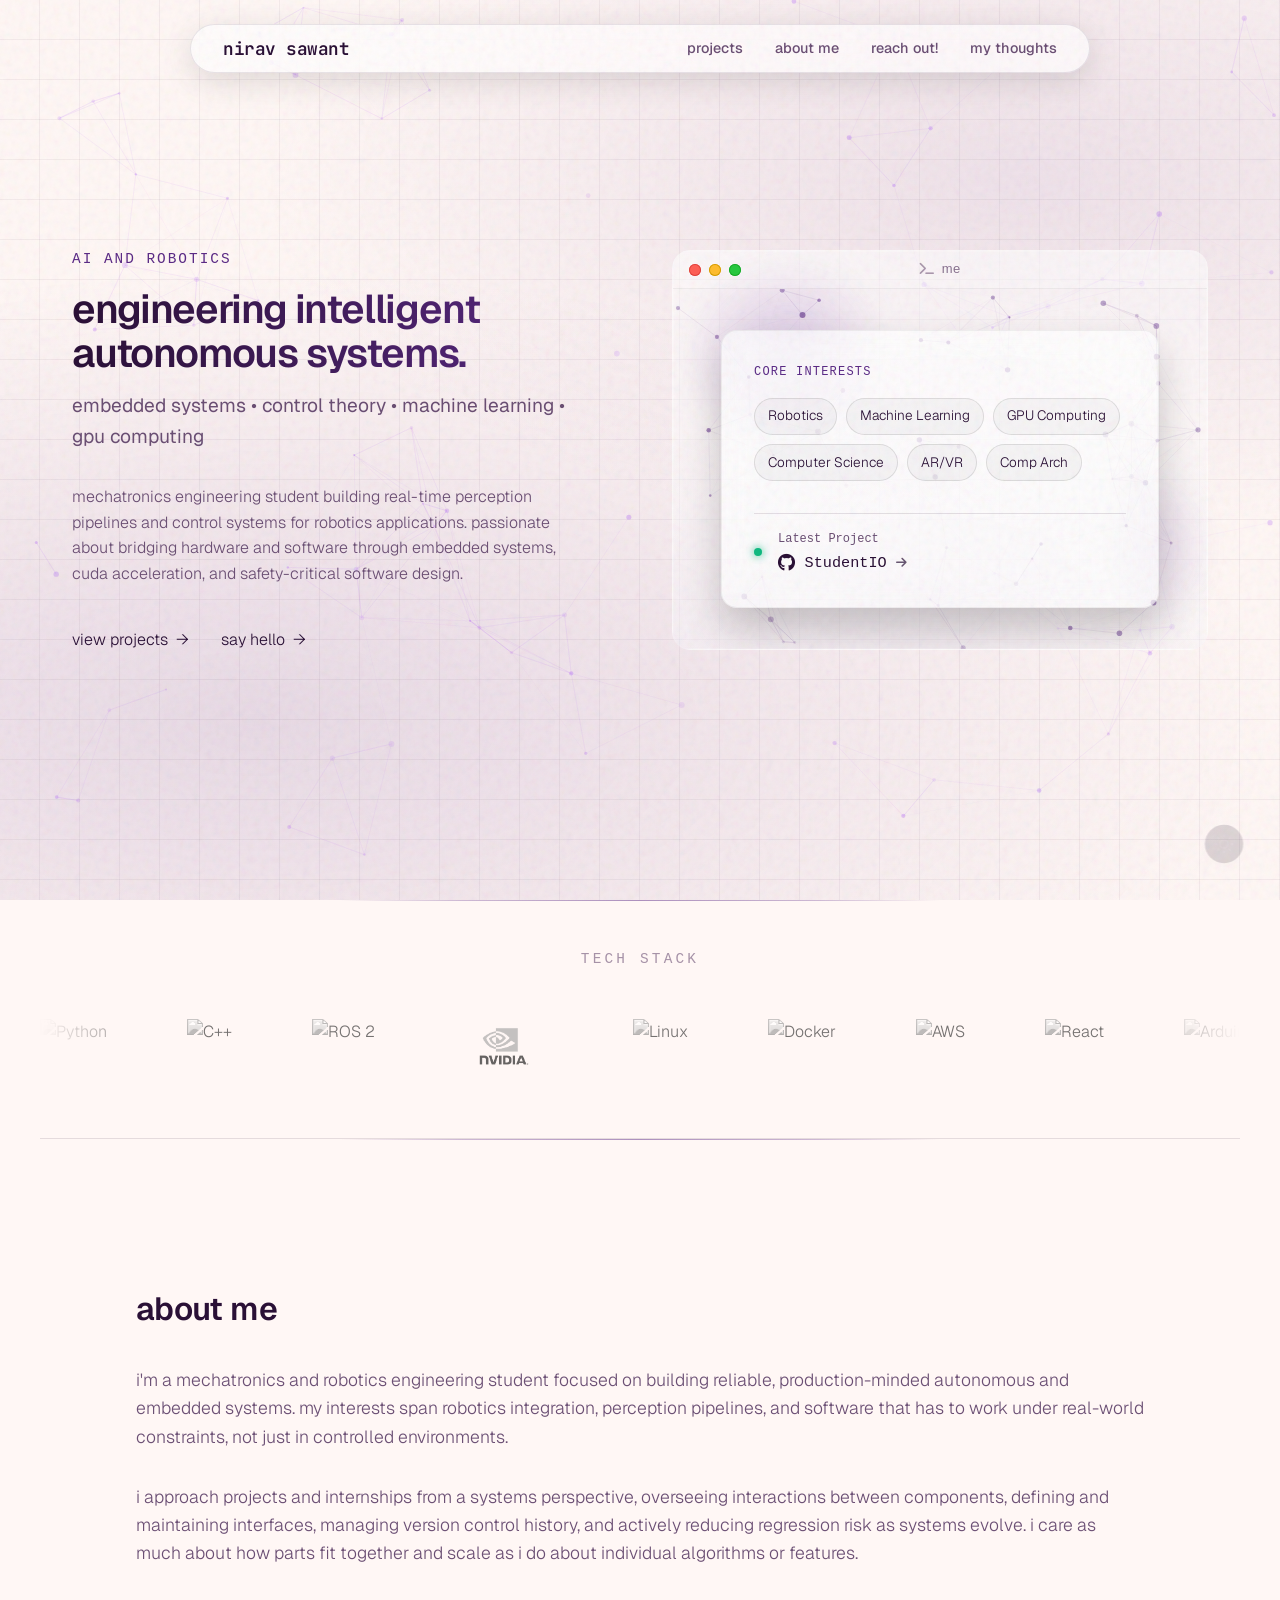
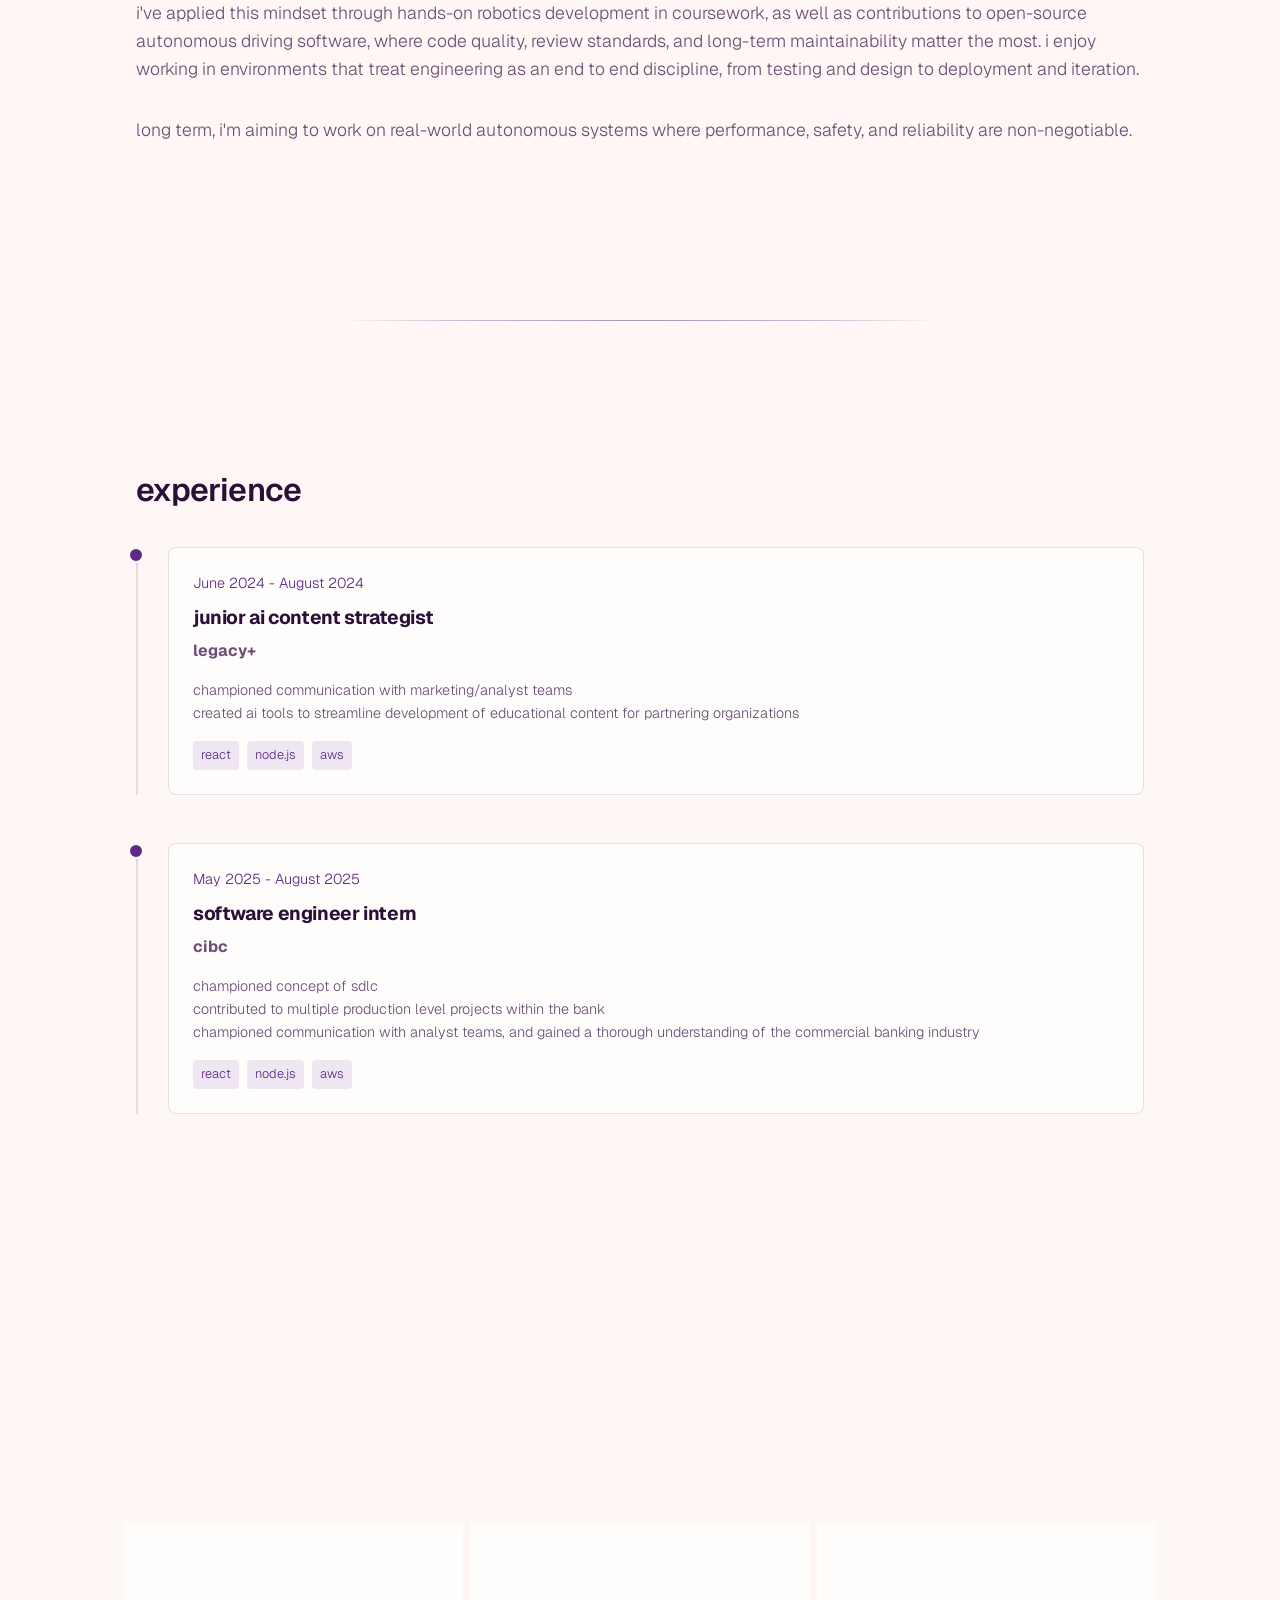
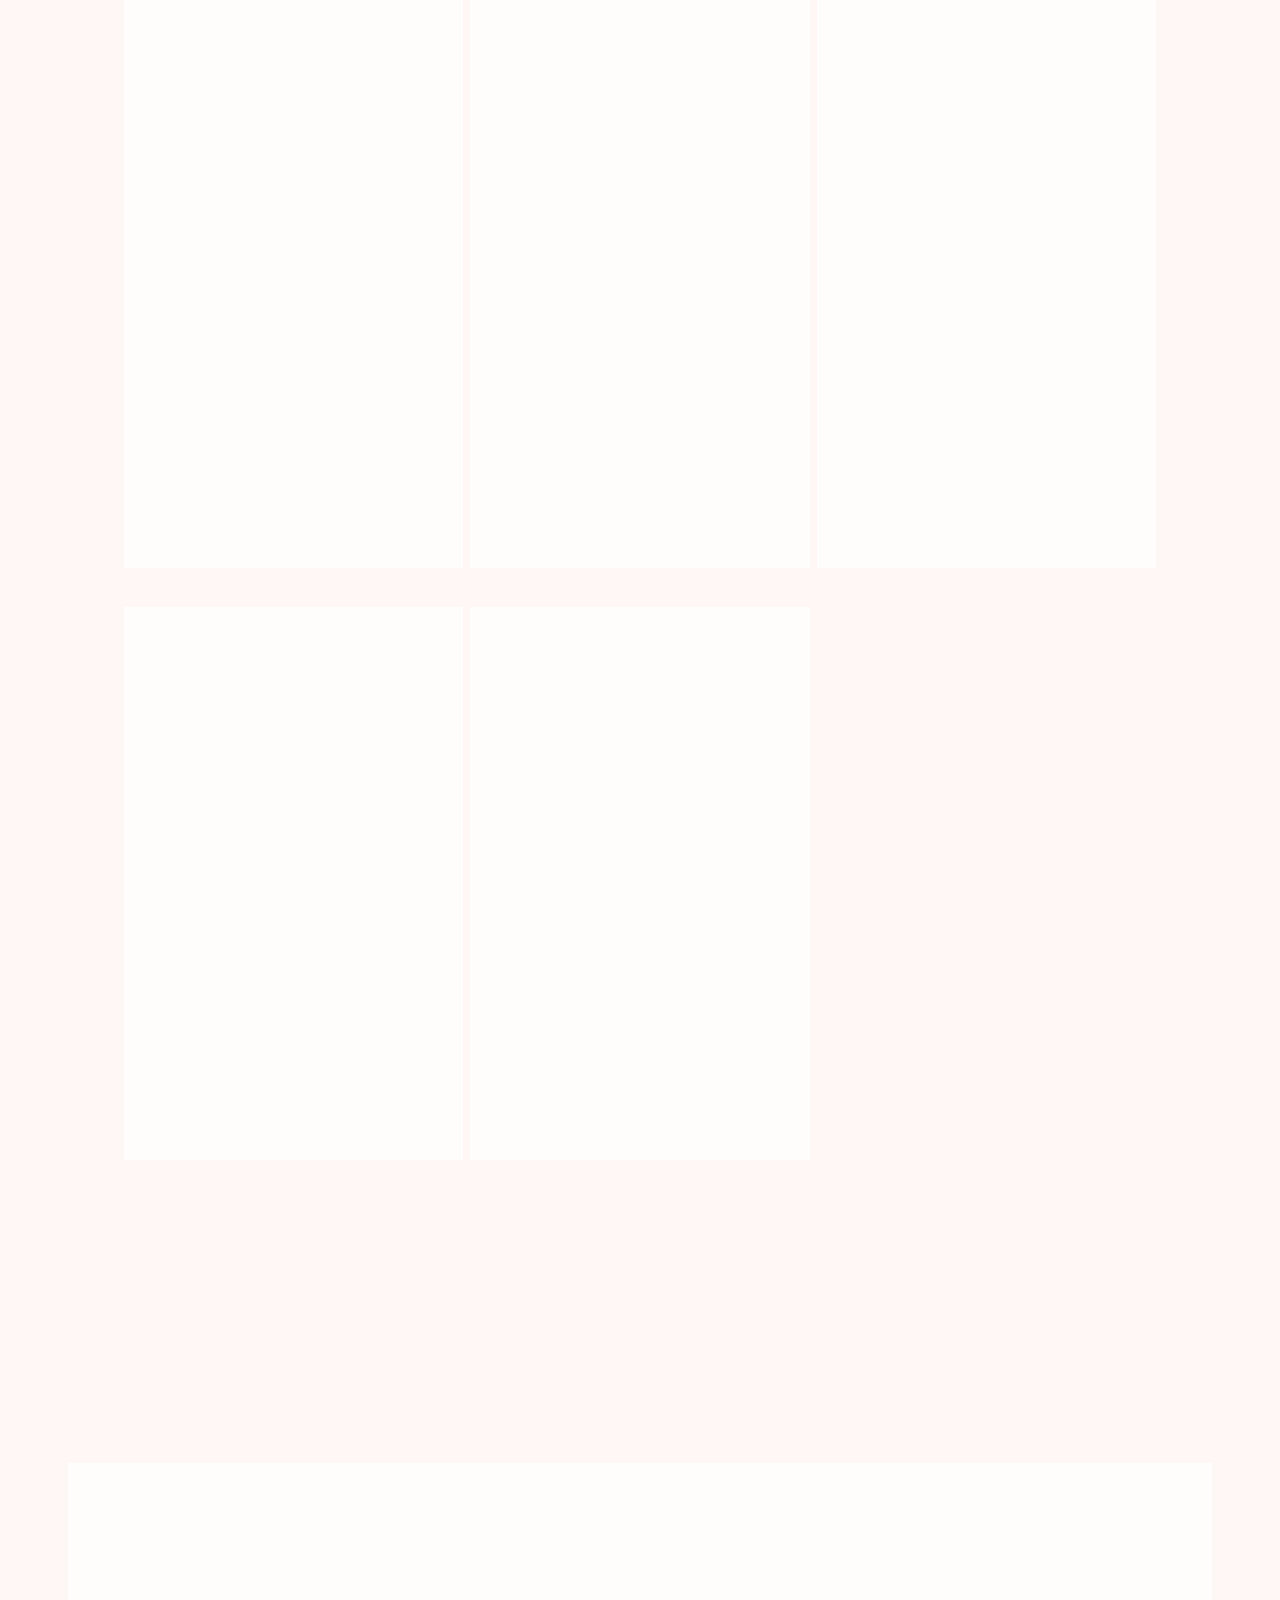
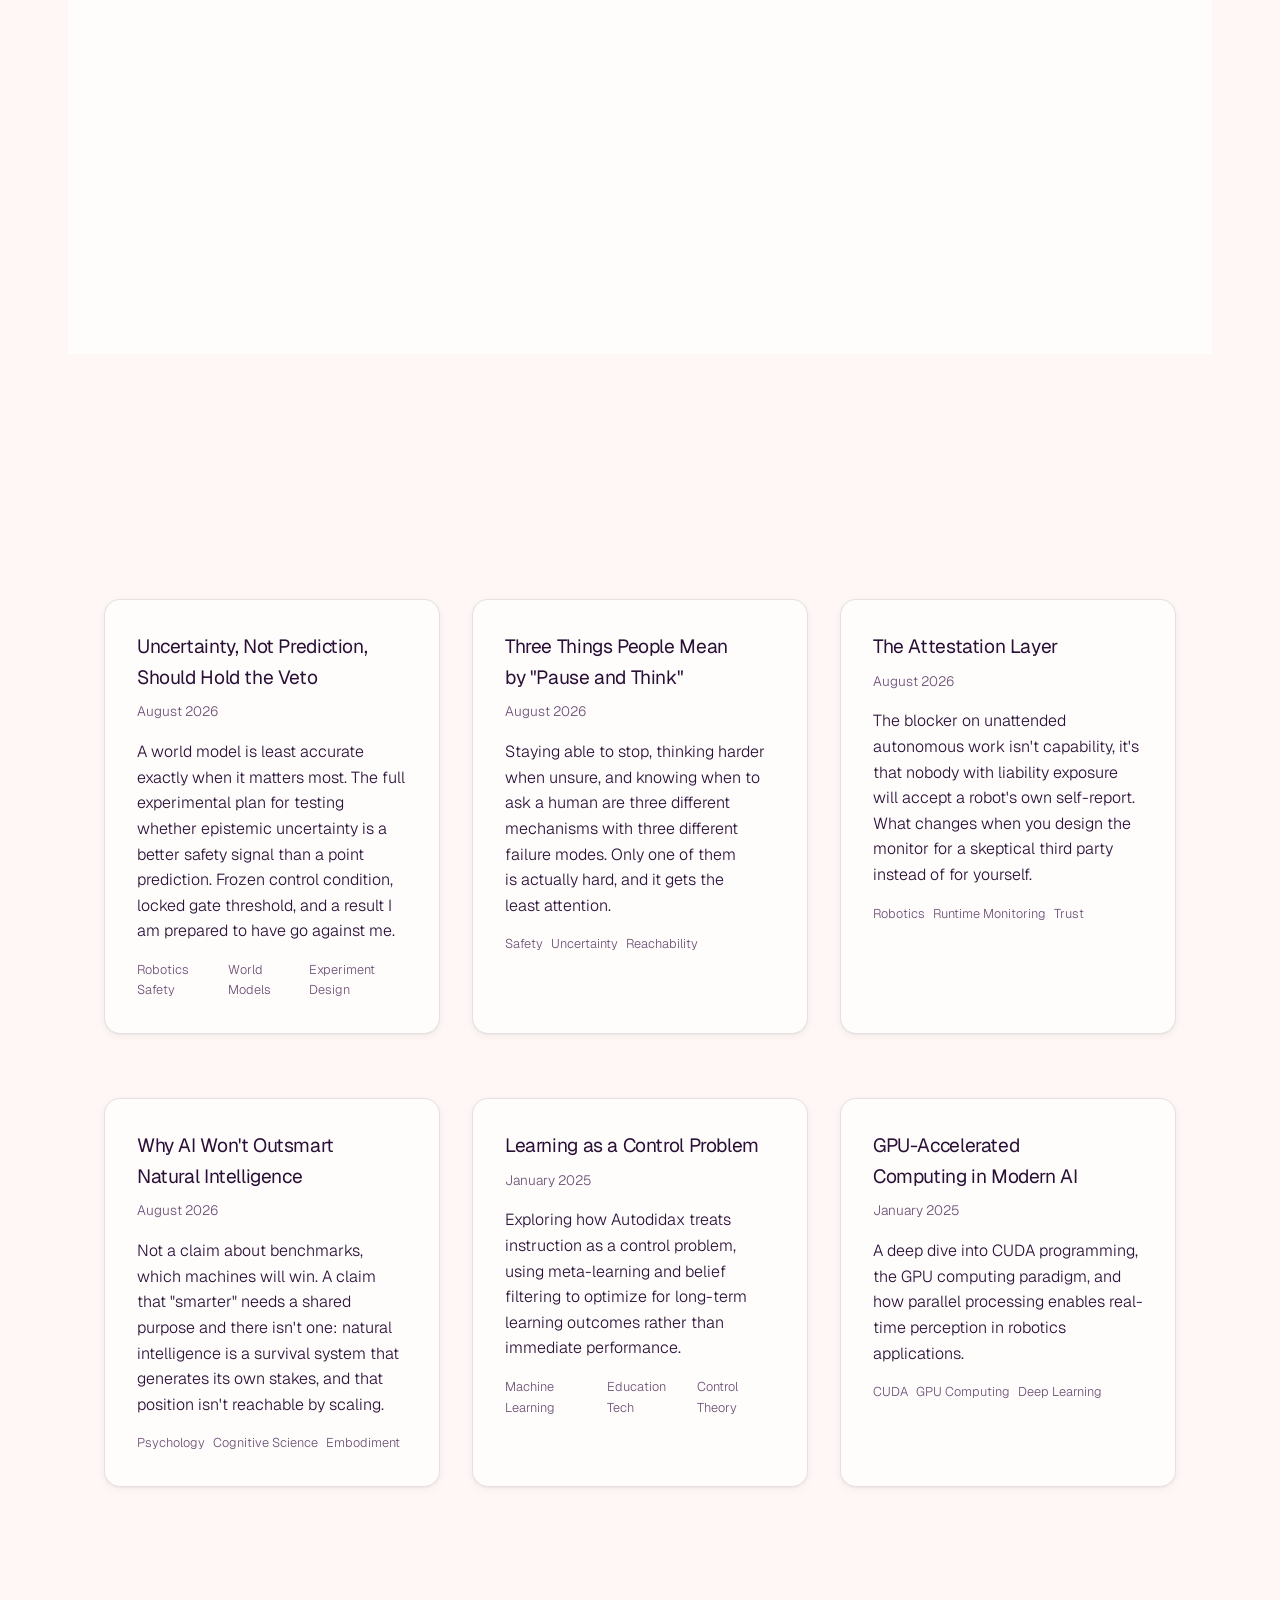
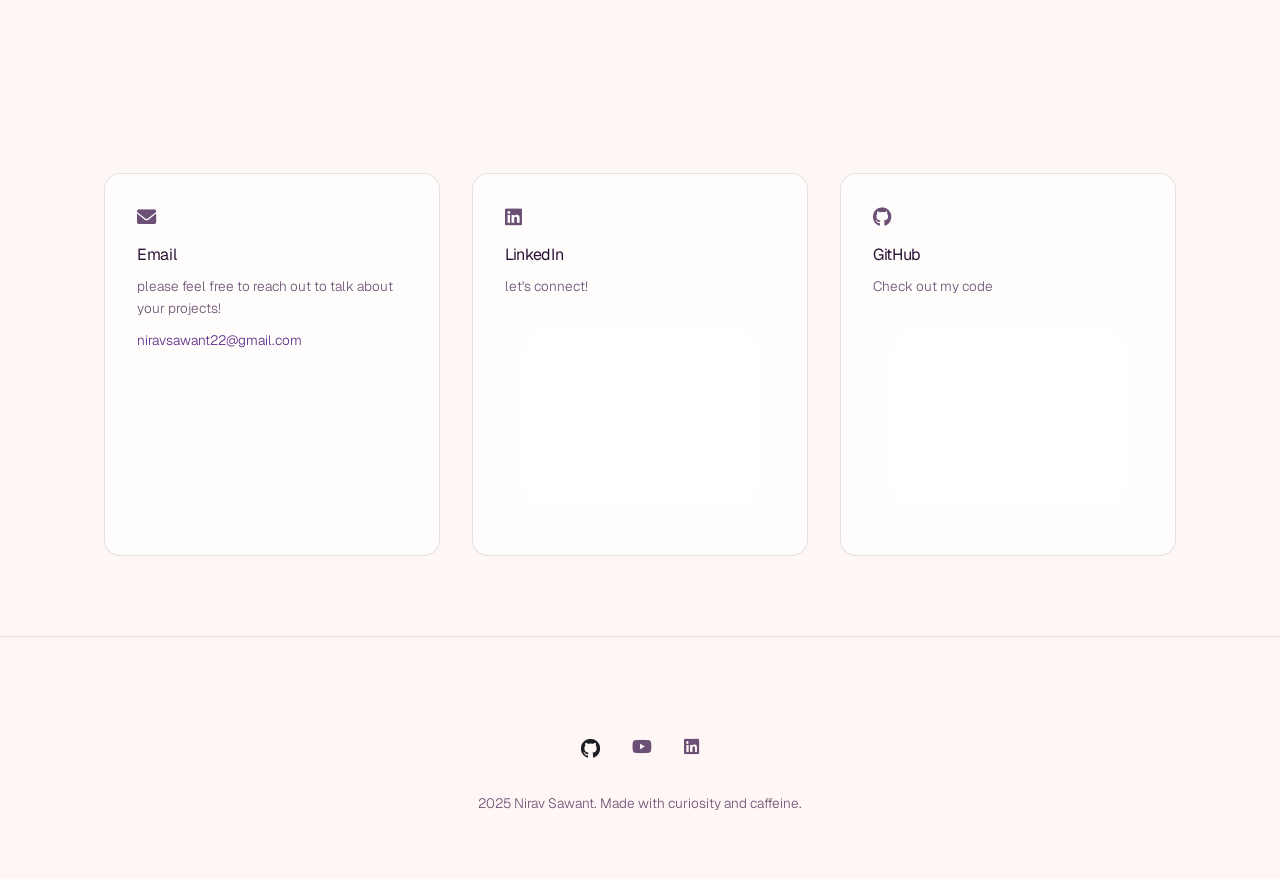
==== commit da23eab1: "Fix scrolling: stop Lenis and native smooth scroll fighting Reviving Lenis in the previous commit ex" ====
--- a/index.html
+++ b/index.html
@@ -83,7 +83,10 @@
       font-weight: 300;
       overflow-x: hidden;
       line-height: 1.6;
-      scroll-behavior: smooth;
+      /* Smooth scrolling is delegated to Lenis, with an explicit
+         scrollIntoView fallback for anchors if it fails to load. Declaring
+         it here as well put a second animation on the same property. */
+      scroll-behavior: auto;
       min-height: 100vh;
       transition: background-color 0.35s ease, color 0.35s ease;
       /* No animation - lazy elegance */
@@ -3602,16 +3605,29 @@
     // Initialize Lenis for smooth scrolling. Guarded: if the CDN is
     // unreachable the page falls back to native scrolling rather than
     // throwing and killing the scripts that follow.
+    // Option names below are the Lenis v1 API. The previous config used the
+    // pre-v1 names (direction, gestureDirection, smooth, mouseMultiplier),
+    // which v1 silently ignores, so four of them were doing nothing.
     const lenis = (typeof Lenis === 'undefined') ? null : new Lenis({
-      duration: 1.2,
-      easing: (t) => Math.min(1, 1.001 - Math.pow(2, -10 * t)),
-      direction: 'vertical',
-      gestureDirection: 'vertical',
-      smooth: true,
-      mouseMultiplier: 1,
-      smoothTouch: false,
-      touchMultiplier: 2,
+      duration: 0.85,
+      easing: (t) => 1 - Math.pow(1 - t, 3),
+      orientation: 'vertical',
+      gestureOrientation: 'vertical',
+      smoothWheel: true,
+      wheelMultiplier: 1,
+      syncTouch: false,
+      touchMultiplier: 1.6,
     });
+
+    if (lenis) {
+      // Lenis owns the scroll position. Native CSS smooth scrolling sets a
+      // second animation running against the same property, and the two
+      // fight: the page stutters, overshoots and drifts after the wheel
+      // stops. Clearing it here covers every source of the declaration,
+      // including the one inside a media query. If Lenis failed to load,
+      // the CSS value is left alone so native smooth scrolling still works.
+      document.documentElement.style.scrollBehavior = 'auto';
+    }
 
     // RAF loop
     function raf(time) {
--- a/modern.css
+++ b/modern.css
@@ -85,7 +85,6 @@
     box-shadow var(--dur-base) var(--ease-out-expo),
     border-color var(--dur-base) var(--ease-out-expo);
   transition-delay: var(--reveal-delay, 0ms);
-  will-change: transform;
 }
 
 .project-card:hover,
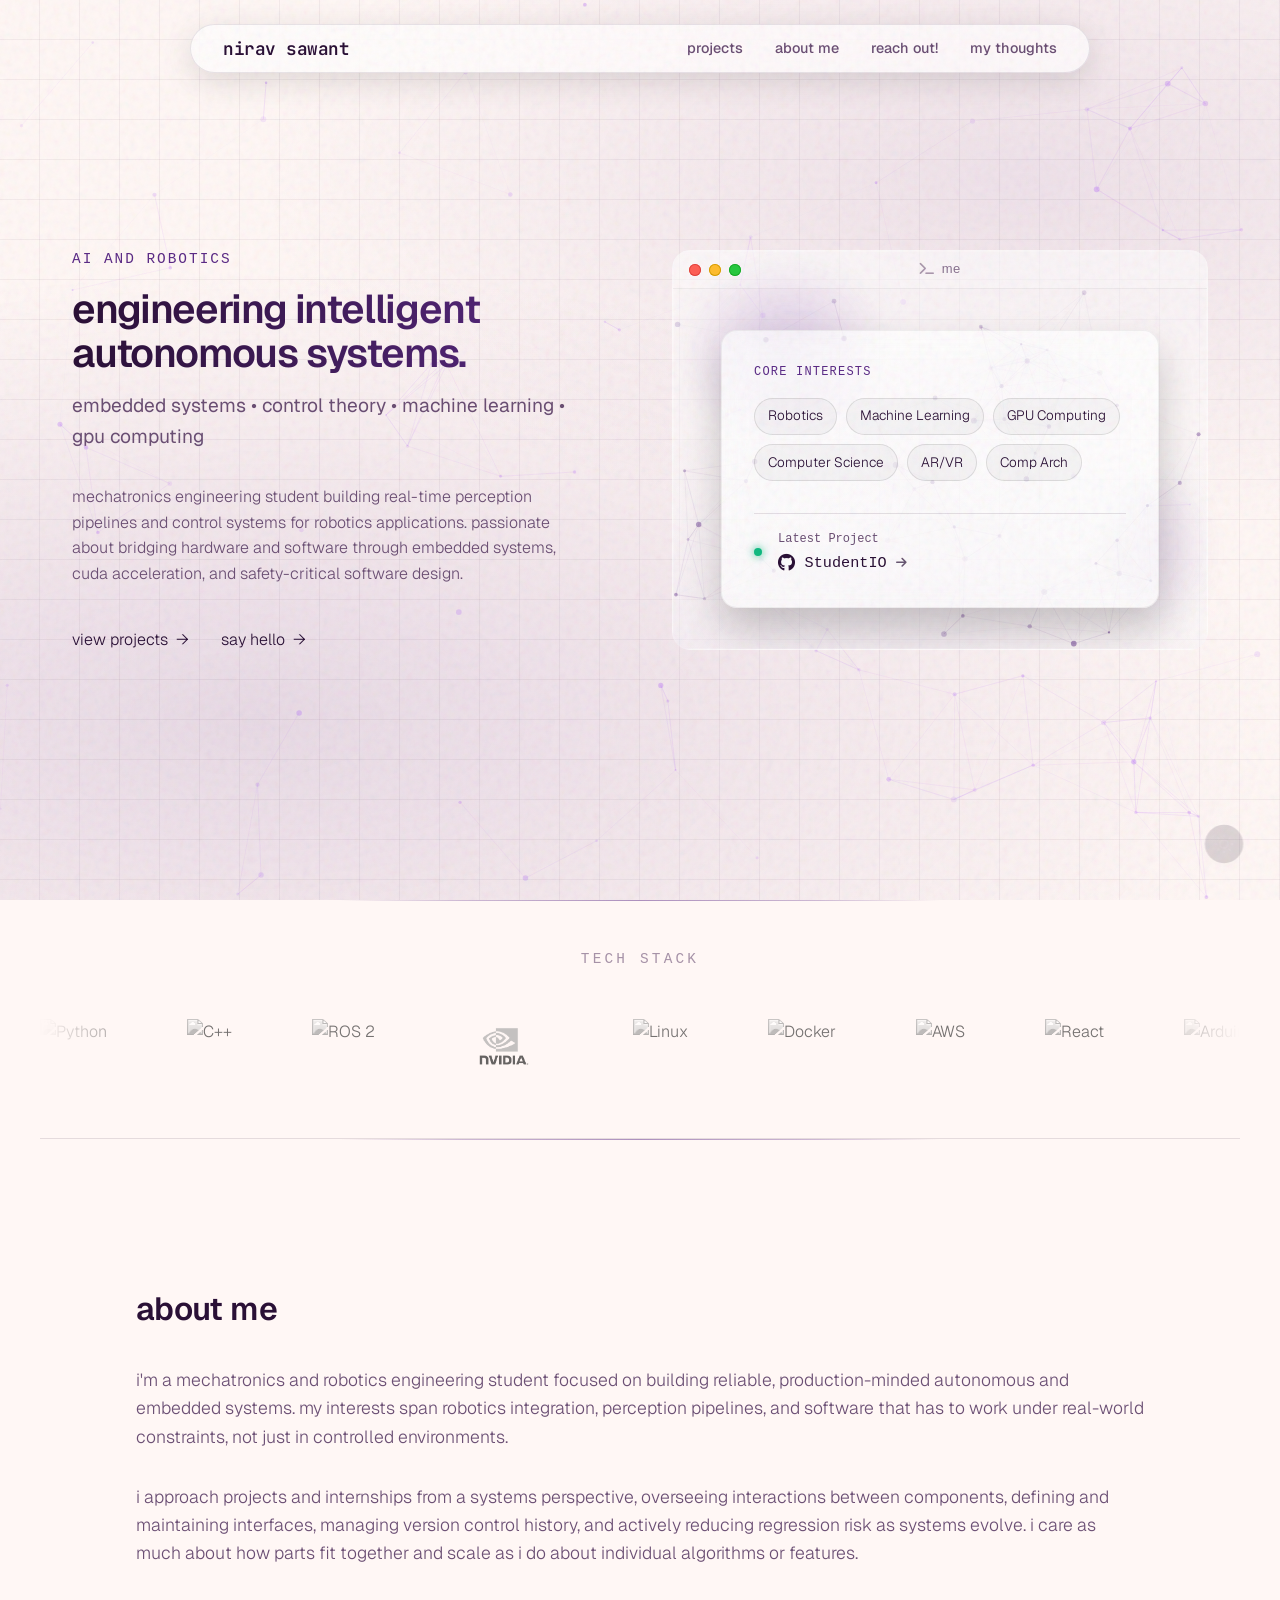
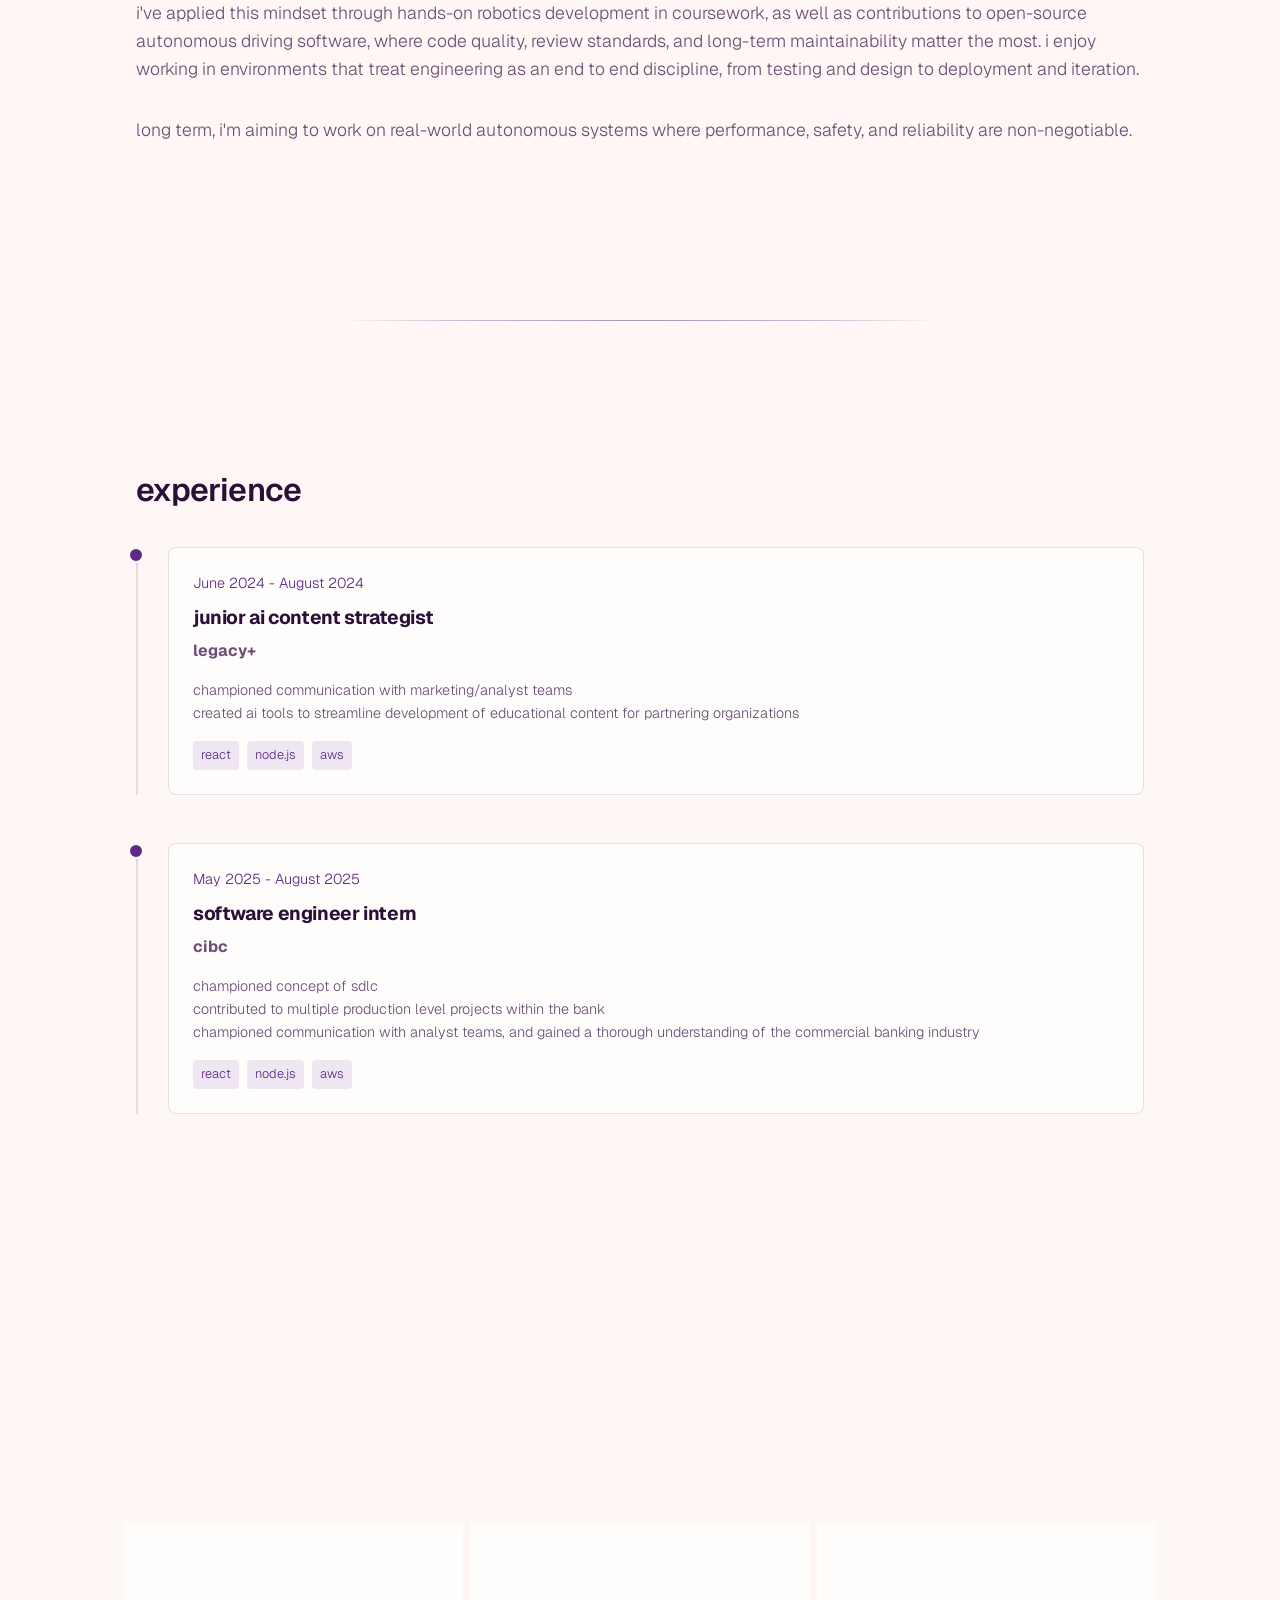
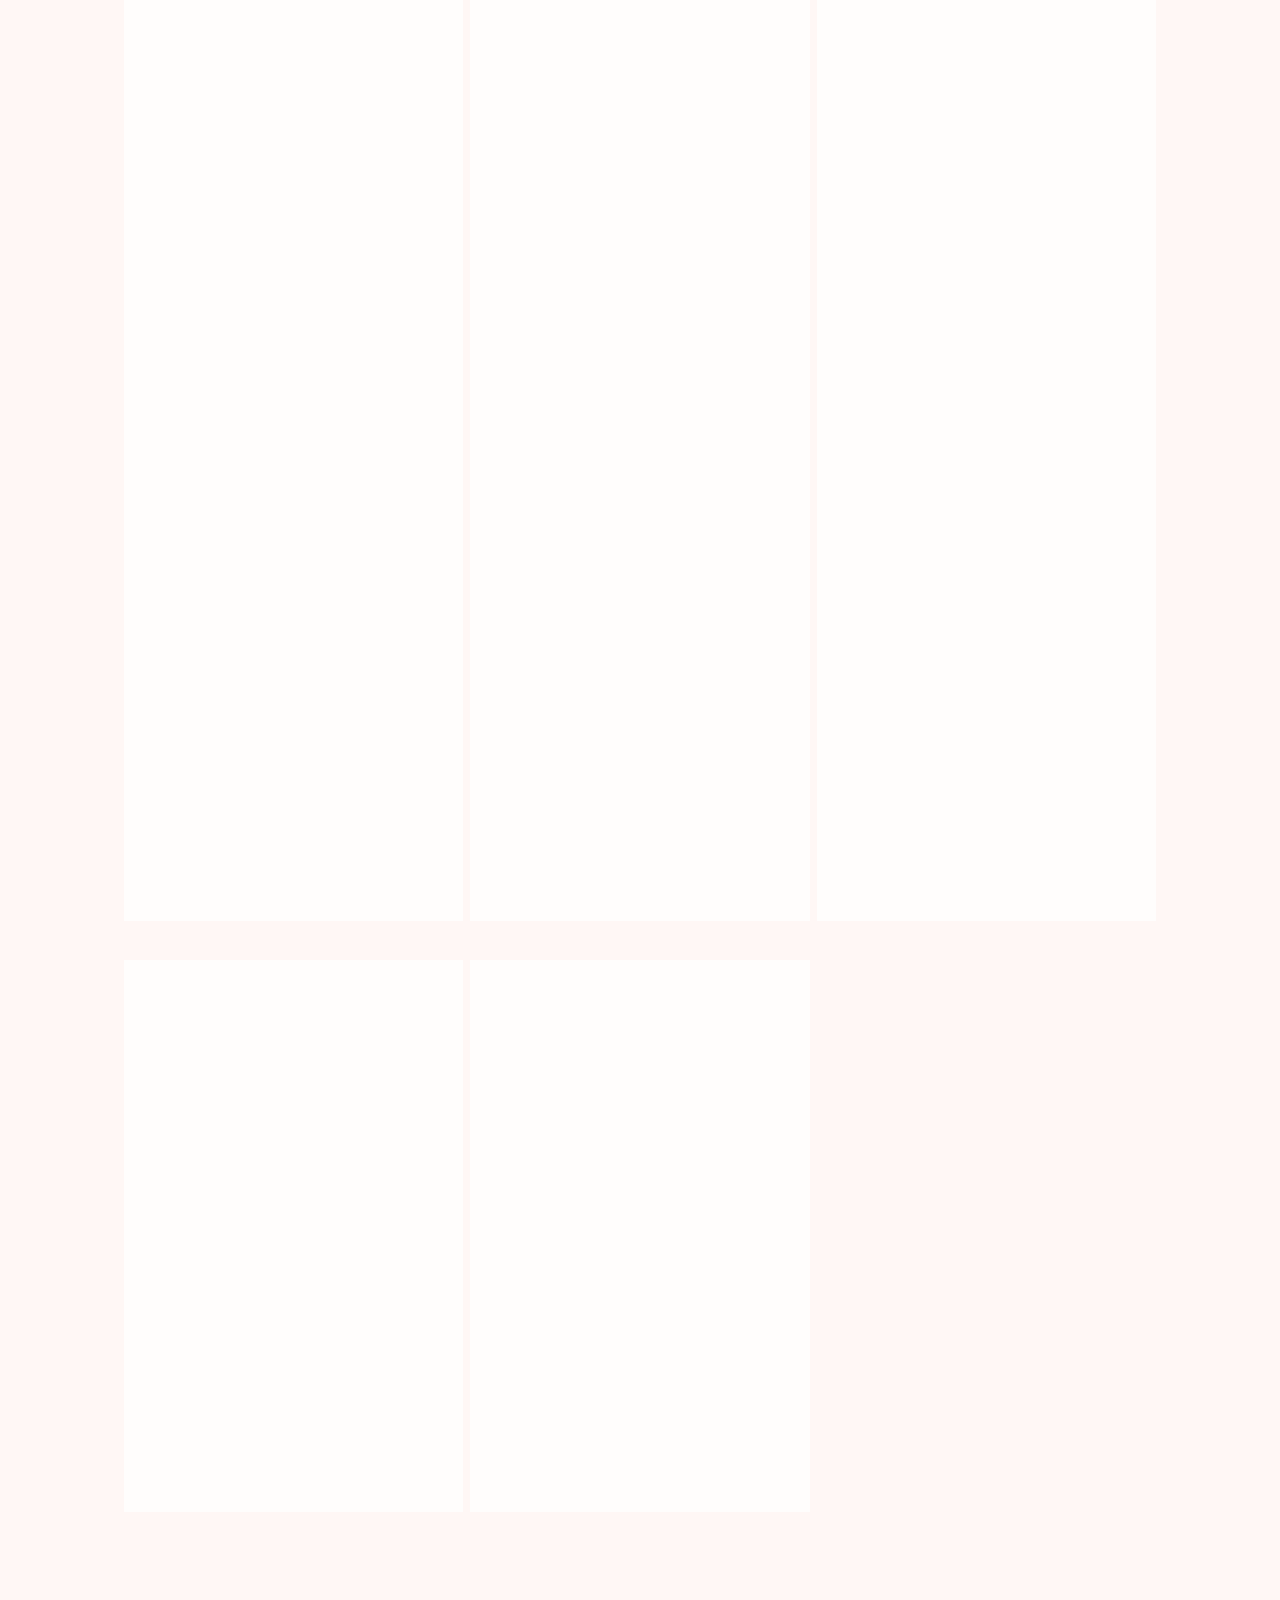
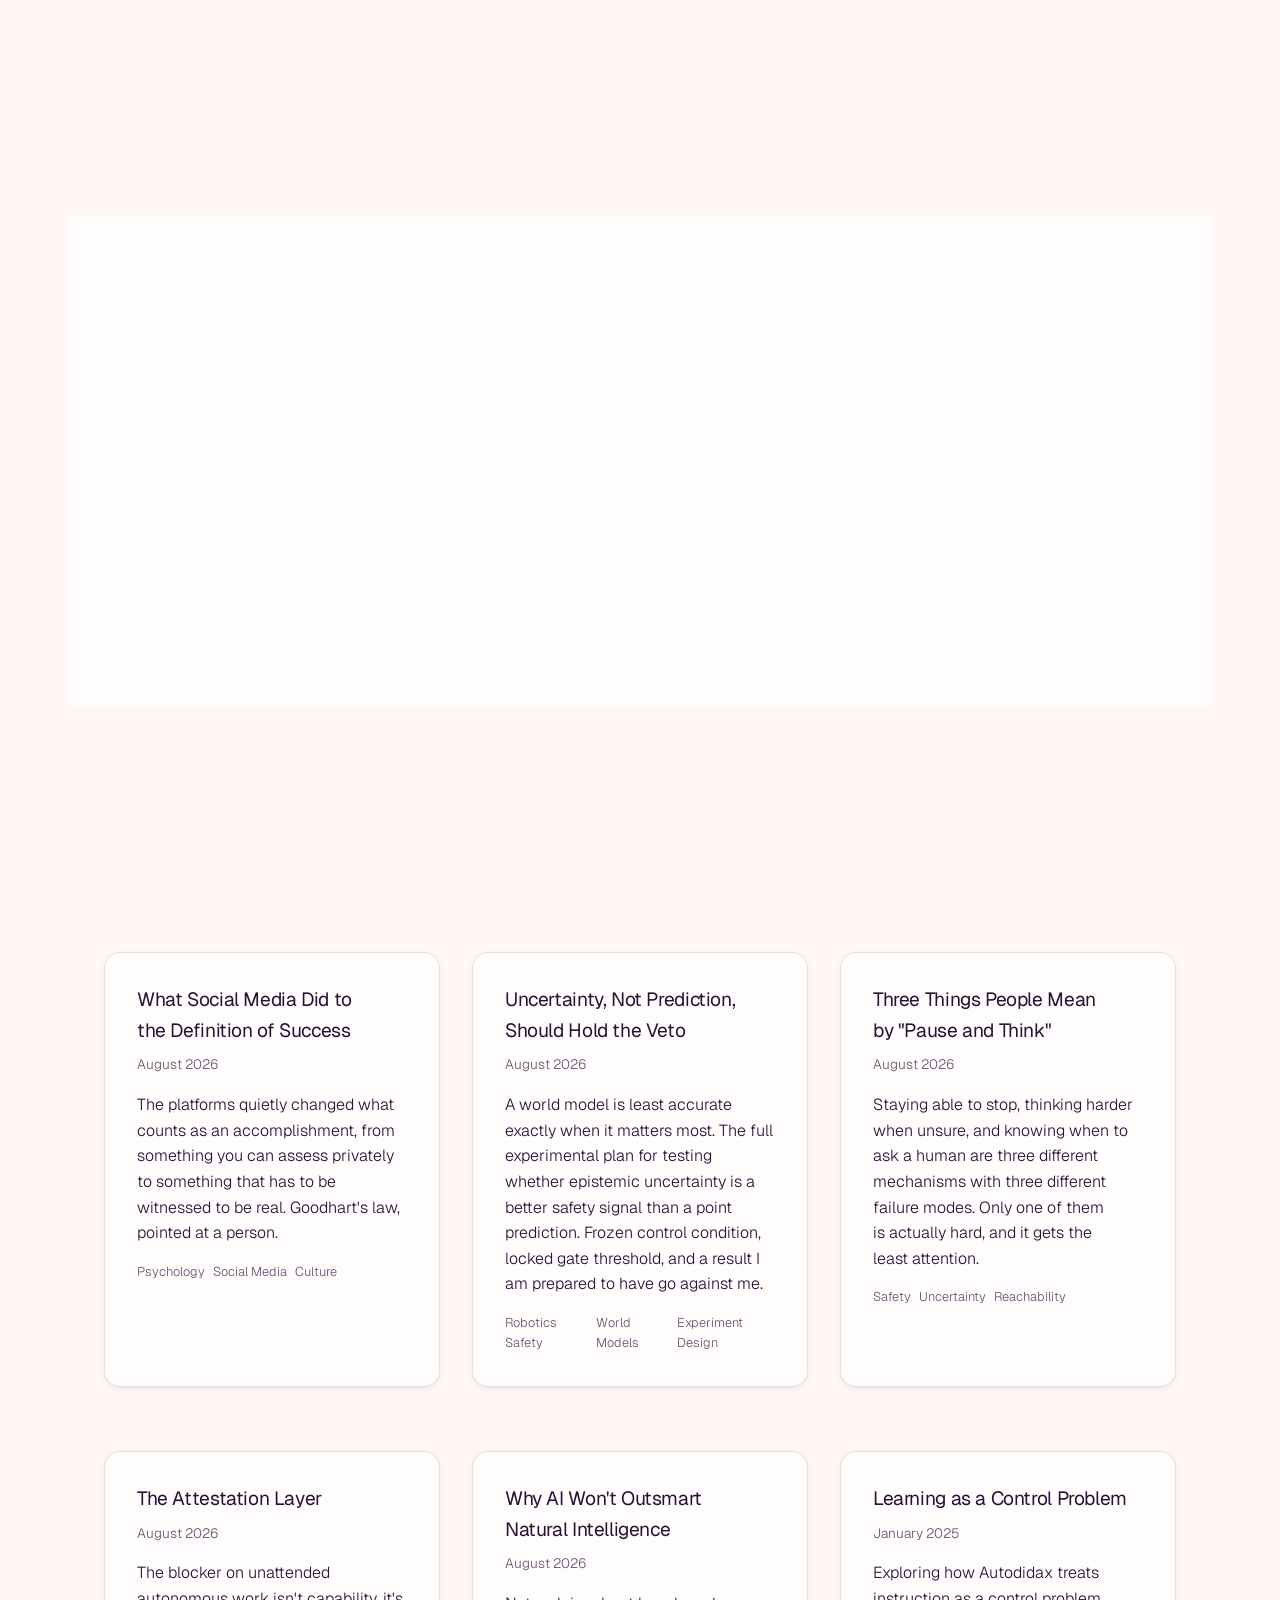
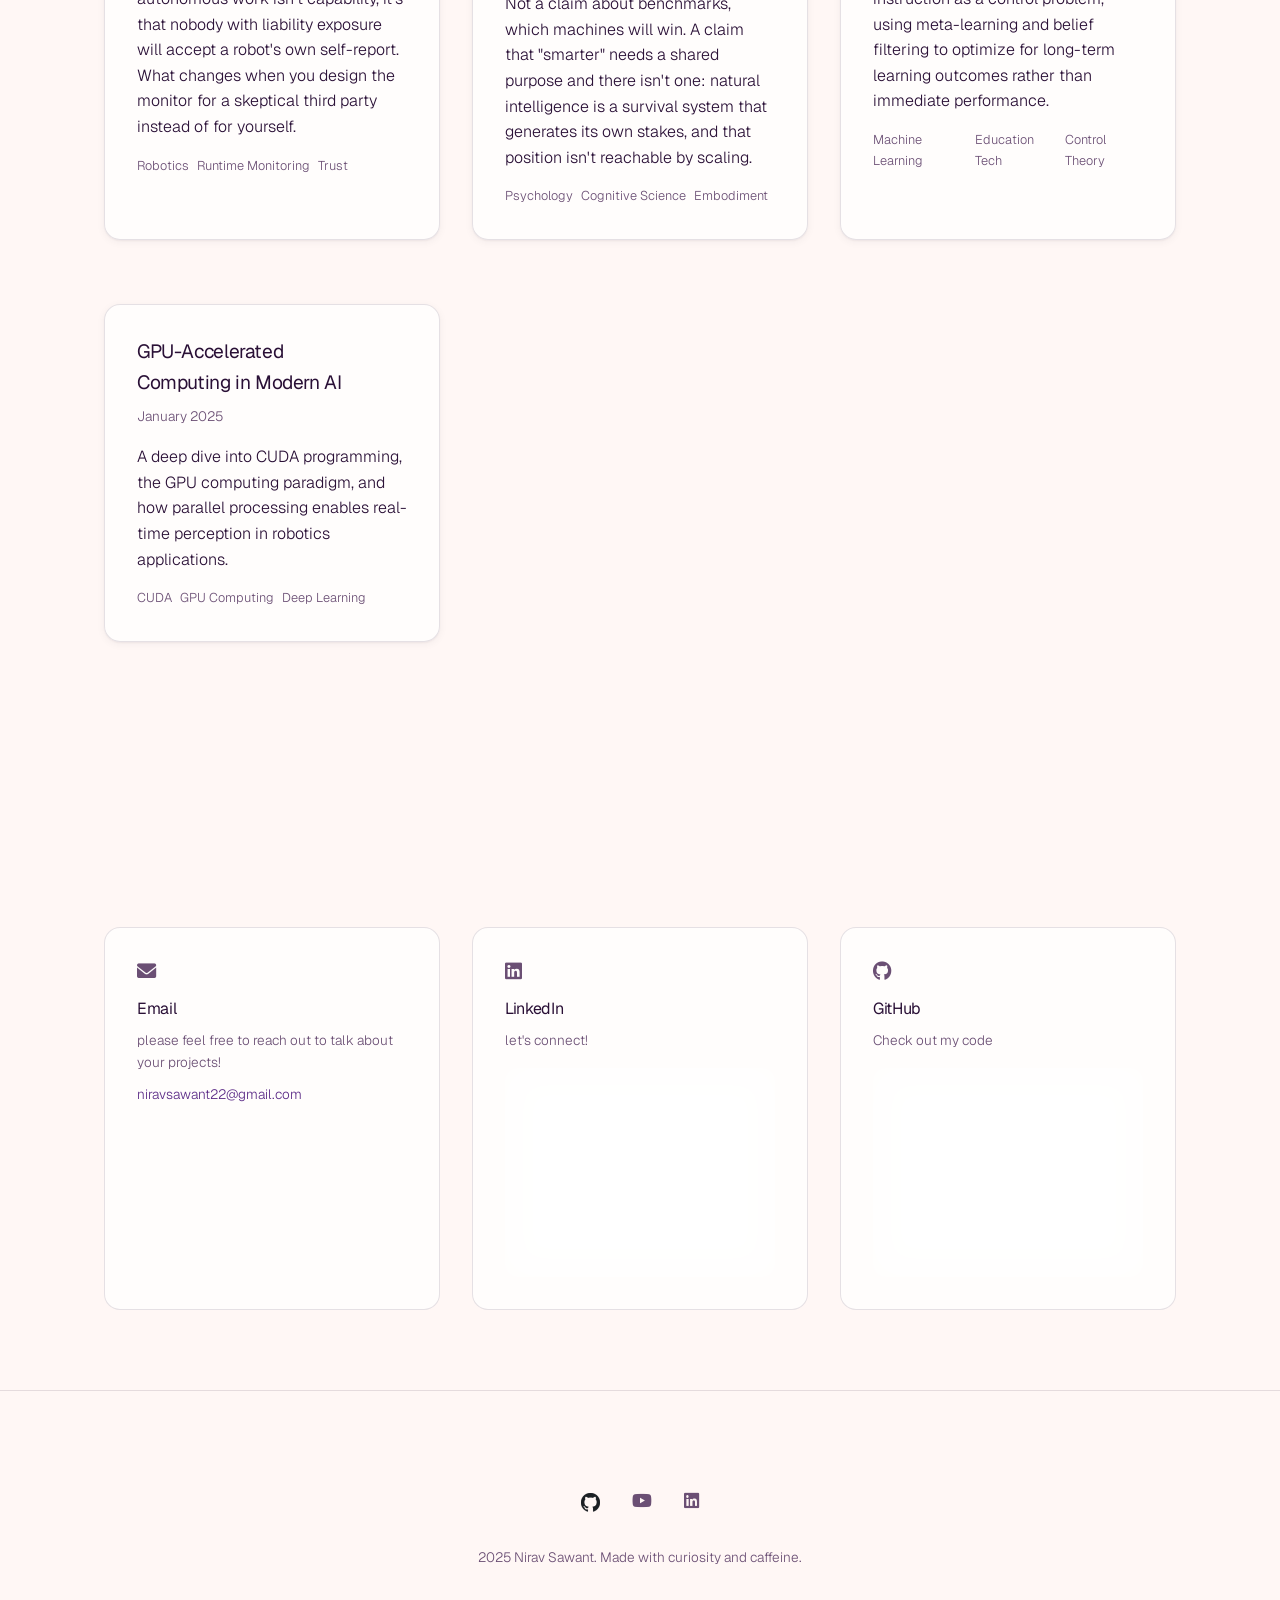
==== commit c5658768: "Native scrolling, SO-101 render, rainy-night egg, new article Scrolling: removed the Lenis smooth-sc" ====
--- a/index.html
+++ b/index.html
@@ -83,10 +83,7 @@
       font-weight: 300;
       overflow-x: hidden;
       line-height: 1.6;
-      /* Smooth scrolling is delegated to Lenis, with an explicit
-         scrollIntoView fallback for anchors if it fails to load. Declaring
-         it here as well put a second animation on the same property. */
-      scroll-behavior: auto;
+      scroll-behavior: smooth;
       min-height: 100vh;
       transition: background-color 0.35s ease, color 0.35s ease;
       /* No animation - lazy elegance */
@@ -3016,6 +3013,12 @@
               authority over a robot's action. An SO-101 arm extracts Jenga blocks behind a fail-closed safety gate driven by a V-JEPA-distilled
               anomaly detector, scored against an ungated control group on the same held-out scenarios. Classical CV
               provides ground-truth tower state so the evaluation isn't circular.</p>
+            <figure class="project-media">
+              <img src="so101-jenga-urdf.png" width="897" height="844" loading="lazy" decoding="async"
+                alt="Rendered SO-101 robot arm posed with its gripper at a Jenga tower, generated from the robot's URDF.">
+              <figcaption>SO-101 rendered from its URDF: real link meshes, real forward kinematics, projected
+                through the same pinhole camera model the perception pipeline is validated against.</figcaption>
+            </figure>
             <div class="project-tech">
               <span>Python</span>
               <span>LeRobot</span>
@@ -3140,6 +3143,17 @@
   <section id="tech-blog">
     <h2 class="section-title">my thoughts</h2>
     <div class="section-grid">
+      <a href="article-social-media-success.html" class="blog-card" style="text-decoration: none; color: inherit;">
+        <h3>What Social Media Did to the Definition of Success</h3>
+        <div class="date">August 2026</div>
+        <p>The platforms quietly changed what counts as an accomplishment, from something you can assess privately
+          to something that has to be witnessed to be real. Goodhart's law, pointed at a person.</p>
+        <div class="tags">
+          <span class="tag">Psychology</span>
+          <span class="tag">Social Media</span>
+          <span class="tag">Culture</span>
+        </div>
+      </a>
       <a href="article-safety-gate.html" class="blog-card" style="text-decoration: none; color: inherit;">
         <h3>Uncertainty, Not Prediction, Should Hold the Veto</h3>
         <div class="date">August 2026</div>
@@ -3574,67 +3588,18 @@
       mix-blend-mode: multiply;
     }
 
-    /* Lenis Recommended CSS */
-    html.lenis,
-    html.lenis body {
-      height: auto;
-    }
-
-    .lenis.lenis-smooth {
-      scroll-behavior: auto !important;
-    }
-
-    .lenis.lenis-smooth [data-lenis-prevent] {
-      overscroll-behavior: contain;
-    }
-
-    .lenis.lenis-stopped {
-      overflow: hidden;
-    }
-
-    .lenis.lenis-scrolling iframe {
-      pointer-events: none;
-    }
   </style>
 
   <div class="noise-overlay"></div>
 
-  <!-- Smooth Scroll (Lenis) and Global Scripts -->
-  <script src="https://unpkg.com/lenis@1.3.11/dist/lenis.min.js"></script>
+  <!-- Global Scripts -->
   <script>
-    // Initialize Lenis for smooth scrolling. Guarded: if the CDN is
-    // unreachable the page falls back to native scrolling rather than
-    // throwing and killing the scripts that follow.
-    // Option names below are the Lenis v1 API. The previous config used the
-    // pre-v1 names (direction, gestureDirection, smooth, mouseMultiplier),
-    // which v1 silently ignores, so four of them were doing nothing.
-    const lenis = (typeof Lenis === 'undefined') ? null : new Lenis({
-      duration: 0.85,
-      easing: (t) => 1 - Math.pow(1 - t, 3),
-      orientation: 'vertical',
-      gestureOrientation: 'vertical',
-      smoothWheel: true,
-      wheelMultiplier: 1,
-      syncTouch: false,
-      touchMultiplier: 1.6,
-    });
-
-    if (lenis) {
-      // Lenis owns the scroll position. Native CSS smooth scrolling sets a
-      // second animation running against the same property, and the two
-      // fight: the page stutters, overshoots and drifts after the wheel
-      // stops. Clearing it here covers every source of the declaration,
-      // including the one inside a media query. If Lenis failed to load,
-      // the CSS value is left alone so native smooth scrolling still works.
-      document.documentElement.style.scrollBehavior = 'auto';
-    }
-
-    // RAF loop
-    function raf(time) {
-      if (lenis) lenis.raf(time);
-      requestAnimationFrame(raf);
-    }
-    if (lenis) requestAnimationFrame(raf);
+    // Scrolling is native. A JS scroll-hijacking library was here and has
+    // been removed: it overrode the OS and trackpad scroll curve, which is
+    // what made the page feel heavy and slightly delayed. Smoothness now
+    // comes from CSS scroll-behavior for anchor jumps and from the
+    // IntersectionObserver reveals in motion.js, neither of which touches
+    // the wheel.
 
     // Integrate with internal anchor links if any
     document.querySelectorAll('a[href^="#"]').forEach(anchor => {
@@ -3642,11 +3607,7 @@
         var target = document.querySelector(this.getAttribute('href'));
         if (!target) return;
         e.preventDefault();
-        if (lenis) {
-          lenis.scrollTo(target);
-        } else {
-          target.scrollIntoView({ behavior: 'smooth', block: 'start' });
-        }
+        target.scrollIntoView({ behavior: 'smooth', block: 'start' });
       });
     });
 
@@ -3655,32 +3616,15 @@
     // Header Expansion/Contraction
     const header = document.querySelector('header');
 
-    function toggleHeader(e) {
-      // Determine scroll position safely
-      let scrollPosition = window.scrollY || document.documentElement.scrollTop;
-
-      // If triggered by Lenis, use its provided scroll value
-      if (e && typeof e.scroll === 'number') {
-        scrollPosition = e.scroll;
-      }
-
-      // Threshold for transition
-      if (scrollPosition > 20) {
-        if (!header.classList.contains('header-compact')) {
-          console.log('Adding header-compact class at scroll:', scrollPosition);
-          header.classList.add('header-compact');
-        }
-      } else {
-        if (header.classList.contains('header-compact')) {
-          console.log('Removing header-compact class at scroll:', scrollPosition);
-          header.classList.remove('header-compact');
-        }
-      }
-    }
-
-    // Bind to both window scroll (native) and Lenis (smooth) to ensure it catches
-    window.addEventListener('scroll', toggleHeader);
-    if (lenis) lenis.on('scroll', toggleHeader);
+    function toggleHeader() {
+      const scrollPosition = window.scrollY || document.documentElement.scrollTop;
+      header.classList.toggle('header-compact', scrollPosition > 20);
+    }
+
+    // Passive: this listener only reads scrollY, so it must never be able to
+    // block the scroll it is reacting to.
+    window.addEventListener('scroll', toggleHeader, { passive: true });
+
 
     // Check initial state
     toggleHeader();
@@ -3918,6 +3862,7 @@
   <script src="intent-visualizer.js"></script>
   <script src="navbar-scroll.js"></script>
     <script src="motion.js"></script>
+    <script src="rainy-night.js"></script>
 </body>
 
 </html>
--- a/modern.css
+++ b/modern.css
@@ -245,3 +245,105 @@
     transform: none;
   }
 }
+
+/* --- "rainy night" easter egg ------------------------------------------- */
+/* Triggered by typing the words; see rainy-night.js. The palette shift is a
+   filter on the whole document rather than a token swap, so it composes with
+   both themes instead of needing a third one. */
+
+.rainy-night body {
+  filter: saturate(0.55) brightness(0.62) contrast(1.06) hue-rotate(-8deg);
+  transition: filter 900ms var(--ease-out-expo);
+}
+
+.rainy-night-canvas {
+  position: fixed;
+  inset: 0;
+  z-index: 9998;
+  pointer-events: none;
+}
+
+/* Cold light from somewhere off-screen, plus a vignette to push the edges
+   down. Sits above the rain so drops read as being on the glass. */
+.rainy-night-canvas::after {
+  content: "";
+  position: fixed;
+  inset: 0;
+  background:
+    radial-gradient(120% 80% at 78% -10%, rgba(120, 165, 220, 0.20), transparent 60%),
+    radial-gradient(140% 100% at 50% 120%, rgba(8, 12, 24, 0.55), transparent 65%);
+  pointer-events: none;
+}
+
+.rainy-night-hint {
+  position: fixed;
+  bottom: 2rem;
+  left: 50%;
+  transform: translateX(-50%);
+  z-index: 10001;
+  padding: 0.6rem 1.1rem;
+  border-radius: 999px;
+  border: 1px solid rgba(198, 214, 235, 0.28);
+  background: rgba(10, 14, 26, 0.72);
+  backdrop-filter: blur(10px);
+  -webkit-backdrop-filter: blur(10px);
+  color: rgba(226, 236, 248, 0.92);
+  font-family: 'JetBrains Mono', monospace;
+  font-size: 0.76rem;
+  letter-spacing: 0.05em;
+  pointer-events: none;
+  opacity: 1;
+  transition: opacity 900ms ease;
+}
+
+.rainy-night-hint.is-fading {
+  opacity: 0;
+}
+
+@media (prefers-reduced-motion: reduce) {
+  .rainy-night body {
+    transition: none;
+  }
+}
+
+/* --- Project media ------------------------------------------------------ */
+
+.project-media {
+  margin: -0.5rem 0 1.25rem;
+  border-radius: 12px;
+  overflow: hidden;
+  background:
+    radial-gradient(120% 90% at 30% 10%, rgba(var(--accent-rgb), 0.10), transparent 65%),
+    var(--hover-bg);
+  border: 1px solid var(--card-border);
+}
+
+.project-media img {
+  display: block;
+  width: 100%;
+  height: auto;
+  transform: scale(1.02);
+  transition: transform var(--dur-slow) var(--ease-out-expo);
+}
+
+.project-card:hover .project-media img {
+  transform: scale(1.05);
+}
+
+.project-media figcaption {
+  padding: 0.55rem 0.85rem 0.7rem;
+  font-family: 'JetBrains Mono', monospace;
+  font-size: 0.68rem;
+  line-height: 1.5;
+  letter-spacing: 0.03em;
+  color: var(--muted);
+  border-top: 1px solid var(--card-border);
+}
+
+@media (prefers-reduced-motion: reduce) {
+  .project-media img,
+  .project-card:hover .project-media img {
+    transform: none;
+    transition: none;
+  }
+}
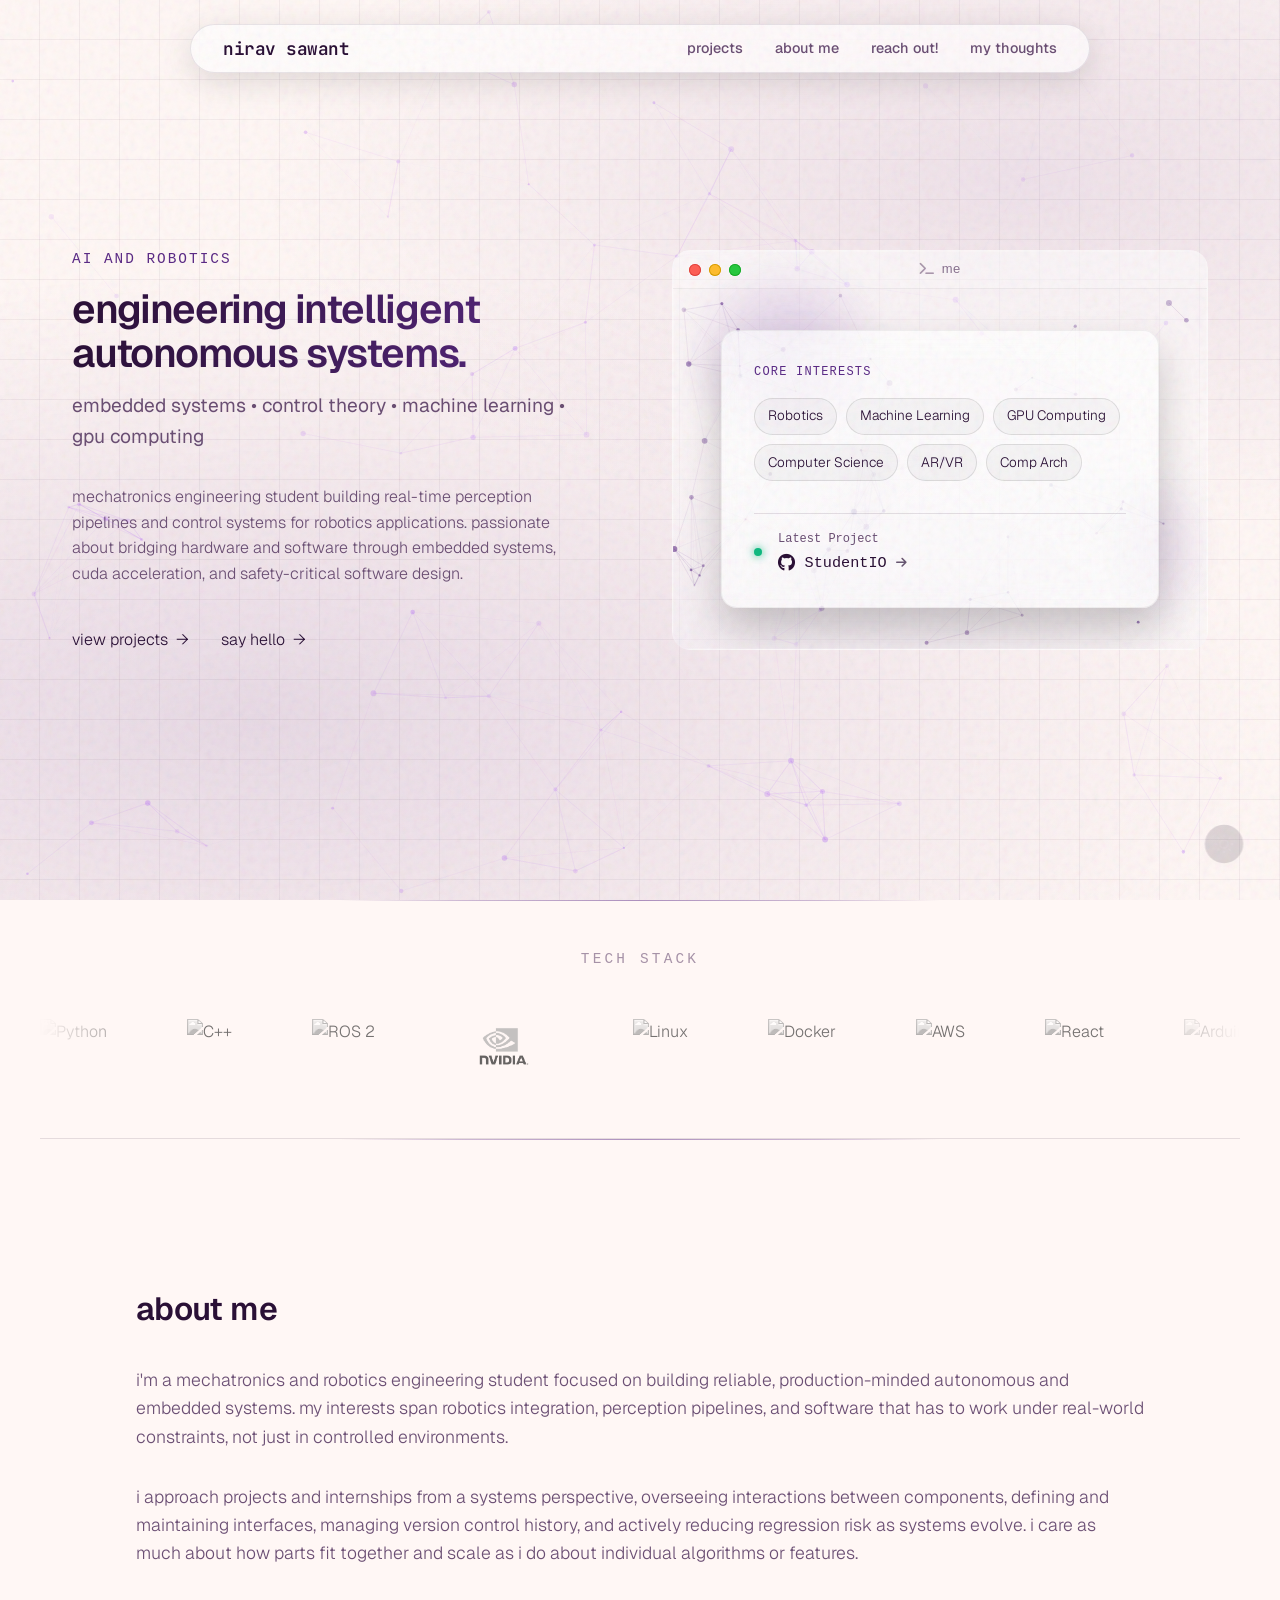
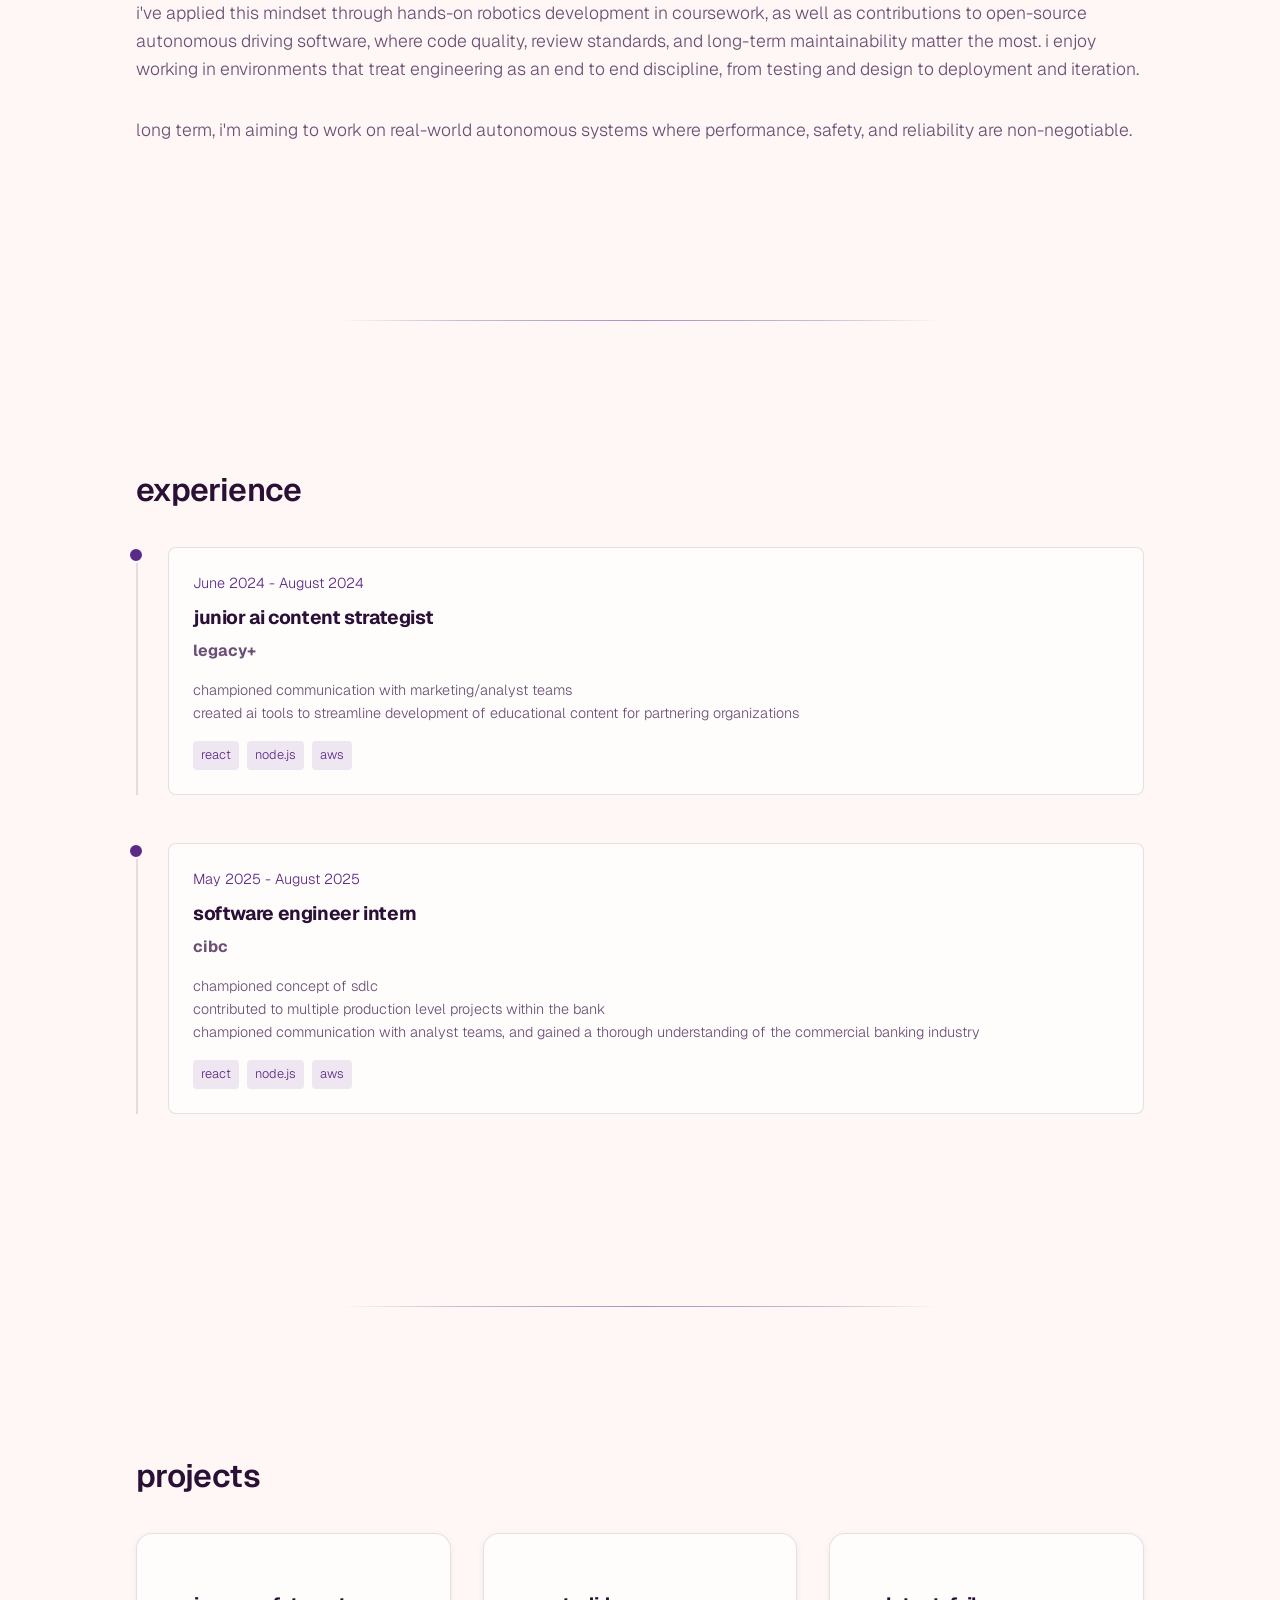
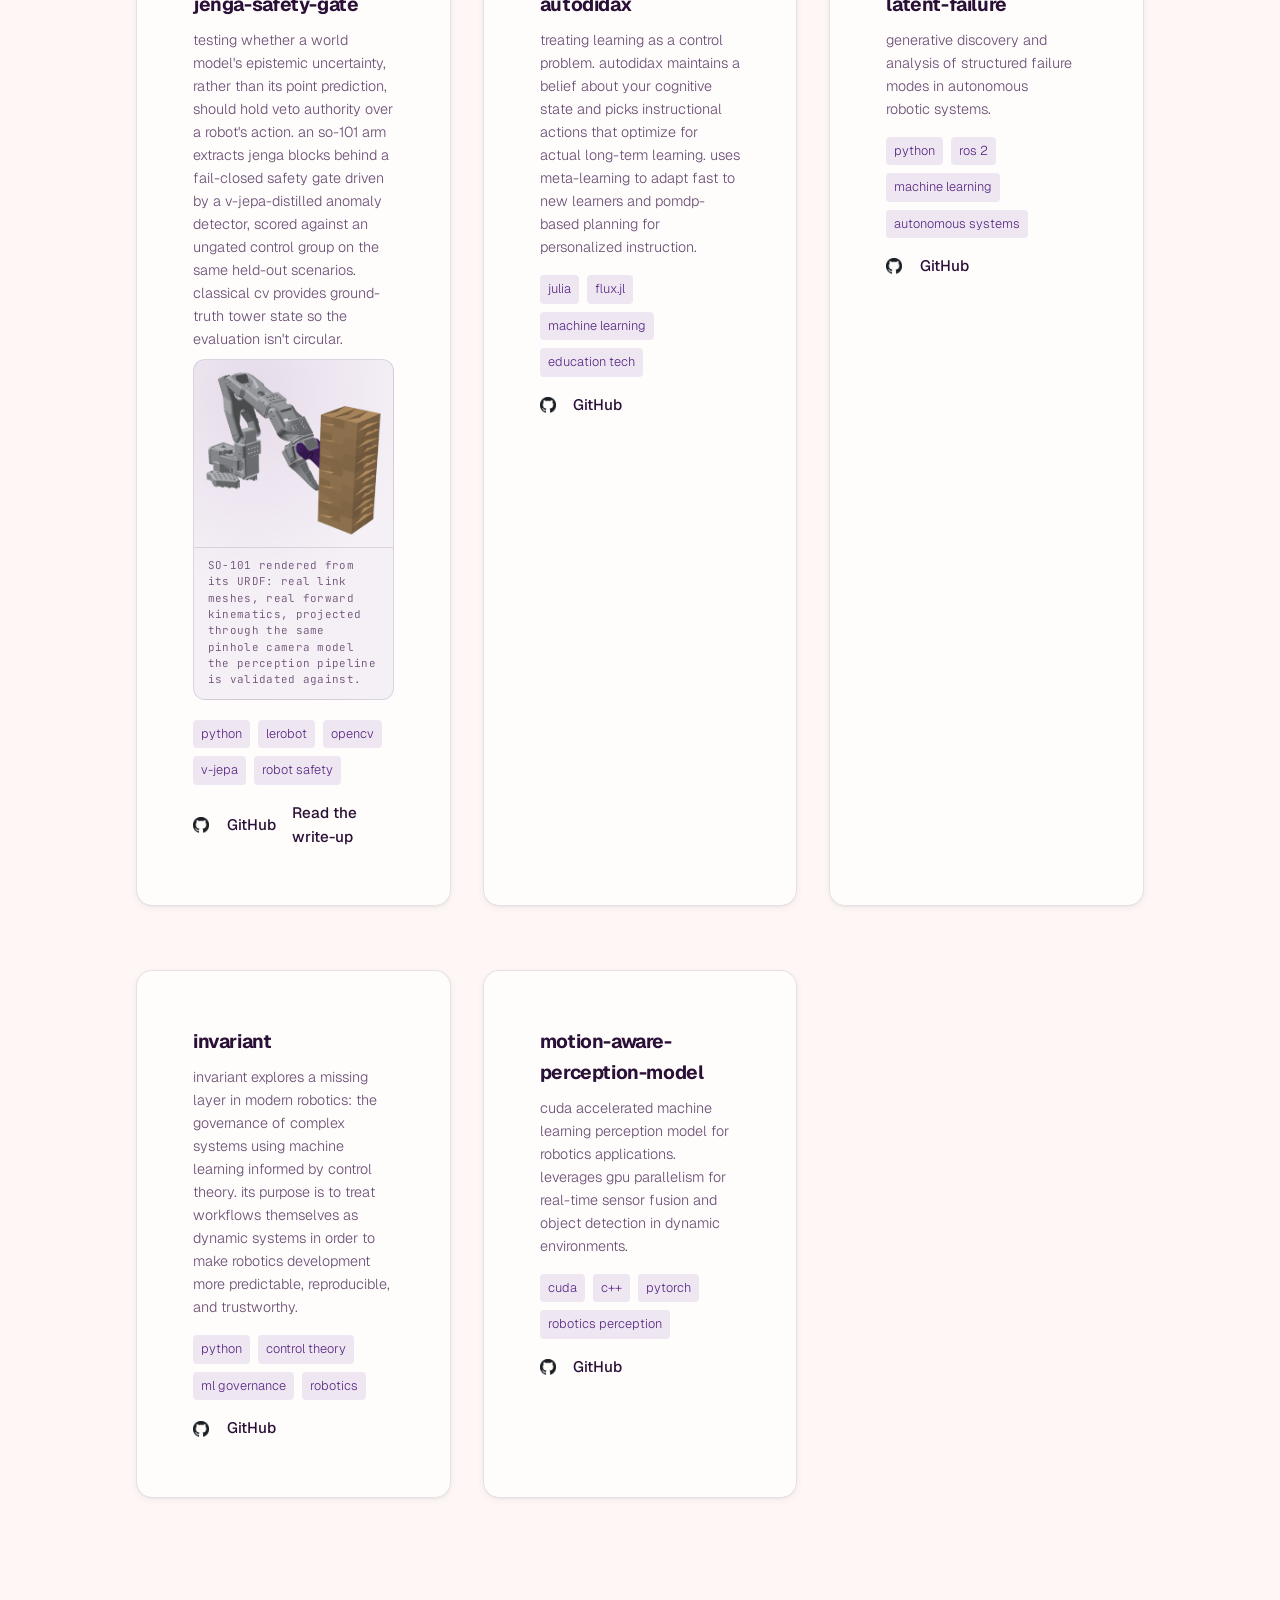
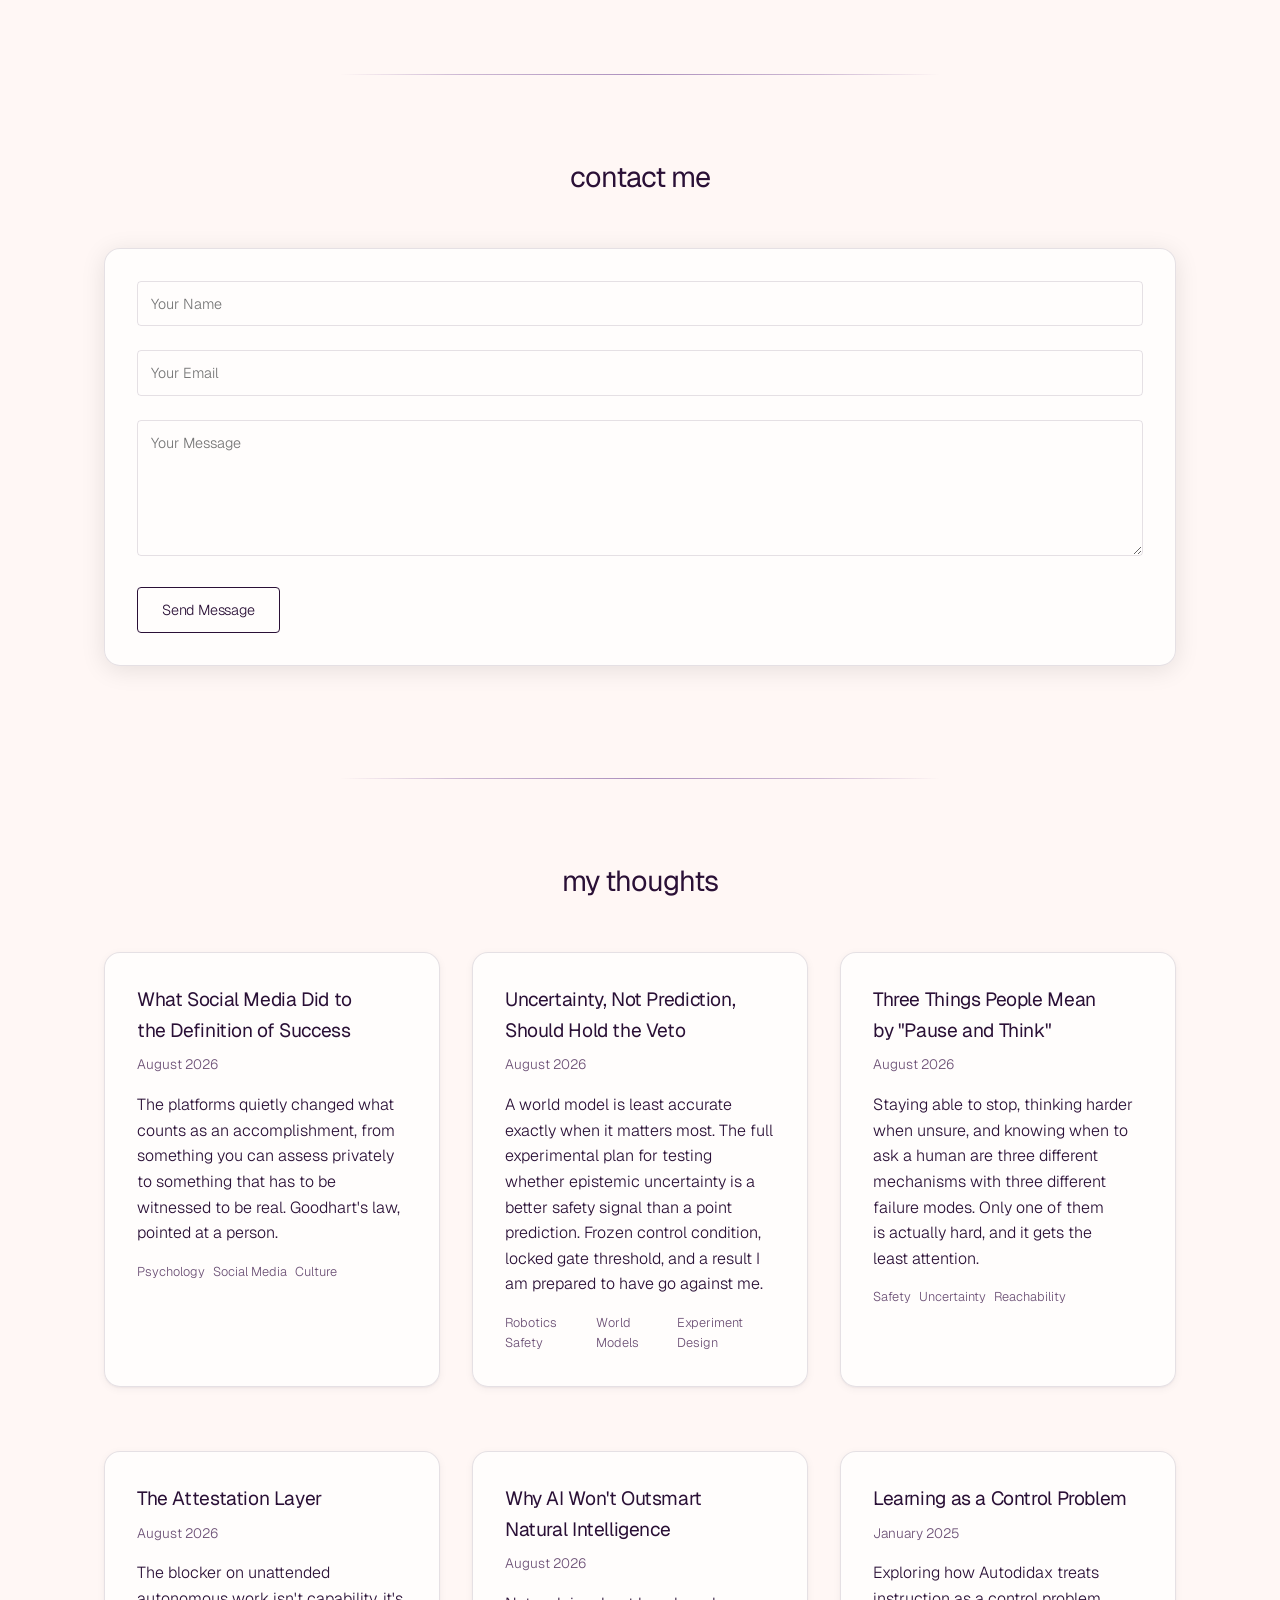
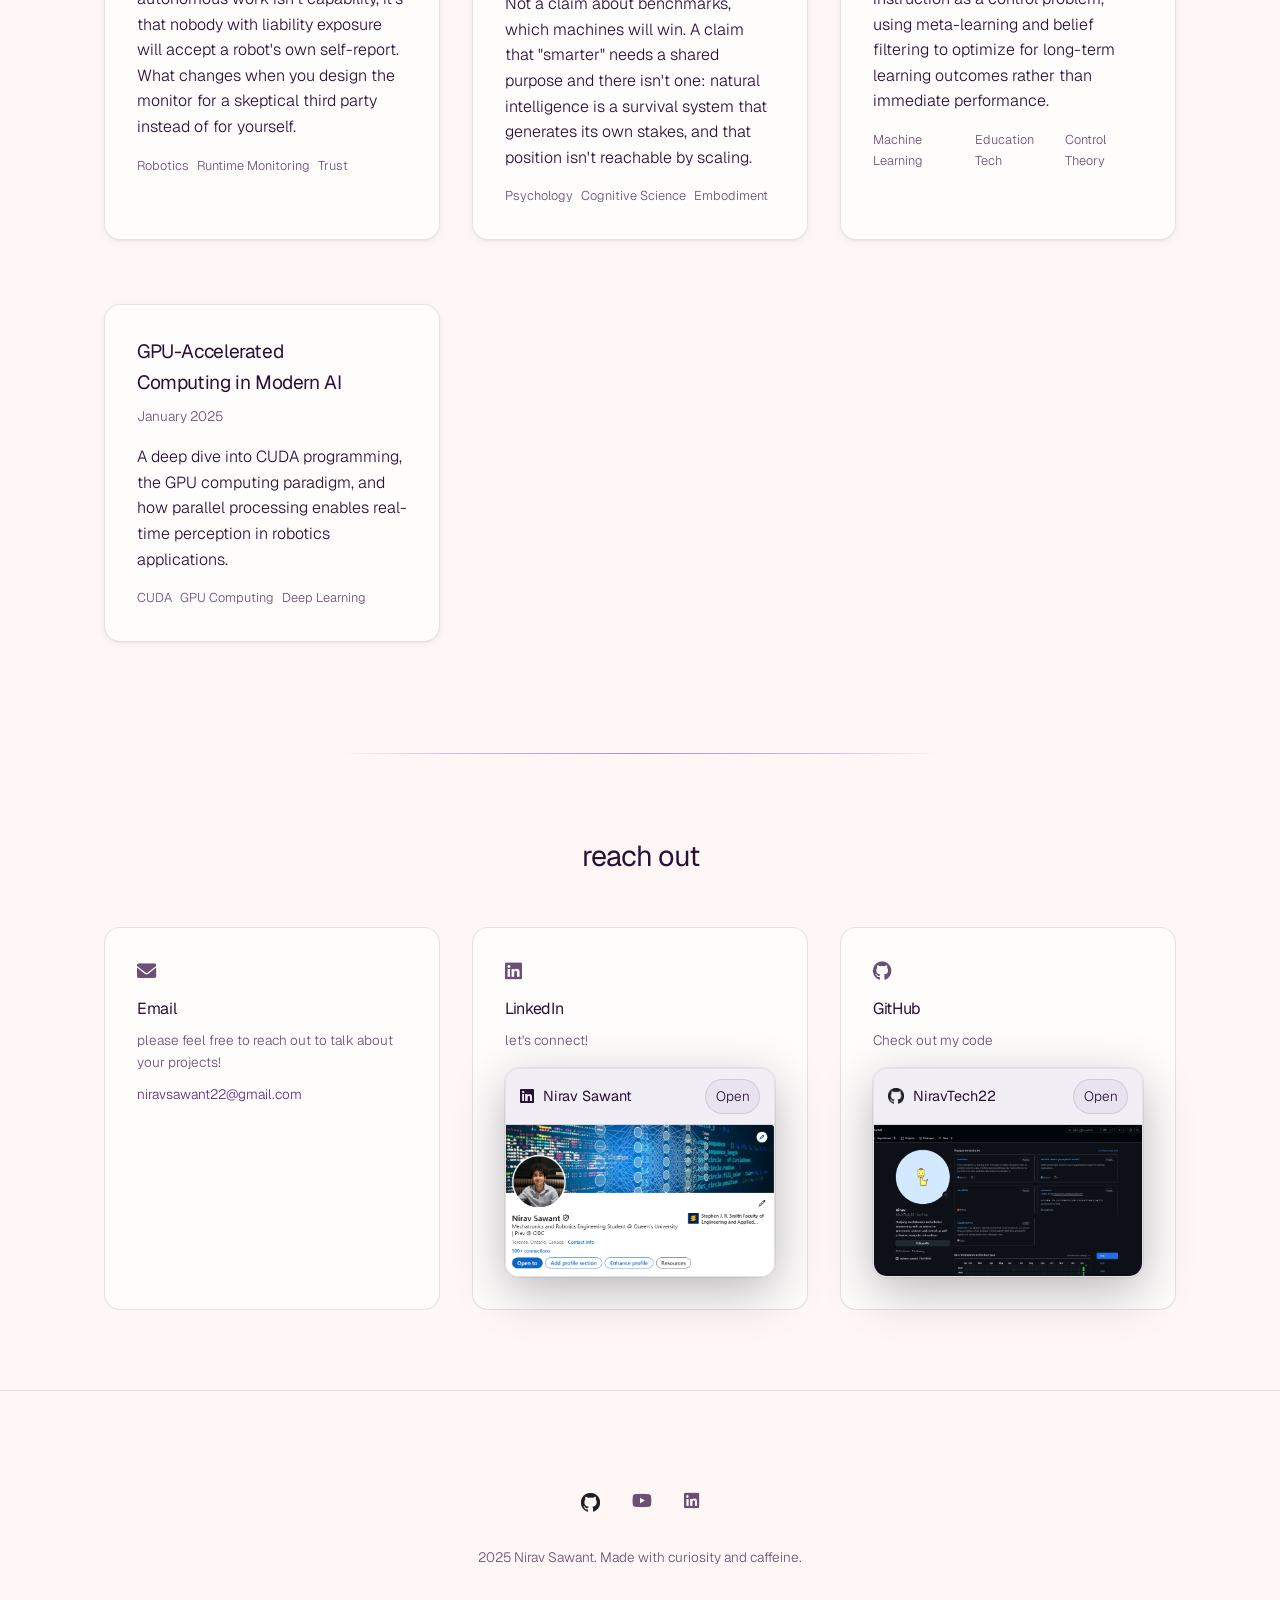
==== commit 156408c2: "Fix debug alert, unify article theme, add figures, day/night rain The JS error: a leftover debug blo" ====
--- a/index.html
+++ b/index.html
@@ -3472,7 +3472,7 @@
       { title: 'Read: Uncertainty Should Hold the Veto', subtitle: 'The jenga-safety-gate experiment', icon: '<i class="fas fa-flask"></i>', action: () => { window.location.href = 'article-safety-gate.html'; } },
       { title: 'Contact Me', subtitle: 'Send an email or connect...', icon: '<i class="fas fa-envelope"></i>', action: () => { window.location.href = '#contact'; } },
       { title: 'Toggle Theme', subtitle: 'Switch Dark/Light mode', icon: '<i class="fas fa-adjust"></i>', action: () => { toggleTheme(); } },
-      { title: 'Copy Email', subtitle: 'nirav.sawant22@gmail.com', icon: '<i class="fas fa-copy"></i>', action: () => { navigator.clipboard.writeText('nirav.sawant22@gmail.com'); alert('Email copied!'); } },
+      { title: 'Copy Email', subtitle: 'nirav.sawant22@gmail.com', icon: '<i class="fas fa-copy"></i>', action: () => { navigator.clipboard.writeText('nirav.sawant22@gmail.com'); window.siteToast('email copied'); } },
       { title: 'View Source', subtitle: 'GitHub repository', icon: '<i class="fab fa-github"></i>', action: () => { window.open('https://github.com/NiravTech22/Portfolio-Website', '_blank'); } }
     ];
 
@@ -3614,27 +3614,9 @@
 
 
     // Header Expansion/Contraction
-    const header = document.querySelector('header');
-
-    function toggleHeader() {
-      const scrollPosition = window.scrollY || document.documentElement.scrollTop;
-      header.classList.toggle('header-compact', scrollPosition > 20);
-    }
-
-    // Passive: this listener only reads scrollY, so it must never be able to
-    // block the scroll it is reacting to.
-    window.addEventListener('scroll', toggleHeader, { passive: true });
-
-
-    // Check initial state
-    toggleHeader();
-
-    // IMMEDIATE TEST - Force class on load
-    setTimeout(() => {
-      alert('JS Running! Navbar should be RED now');
-      header.classList.add('header-compact');
-      console.log('FORCED header-compact class');
-    }, 500);
+    // Header compaction is handled once, in navbar-scroll.js. A second
+    // handler used to live here at a different scroll threshold, so the two
+    // toggled the same class against each other between the two values.
 
     // Mobile Menu Toggle
     function toggleMobileMenu() {
@@ -3862,7 +3844,7 @@
   <script src="intent-visualizer.js"></script>
   <script src="navbar-scroll.js"></script>
     <script src="motion.js"></script>
-    <script src="rainy-night.js"></script>
+    <script src="weather.js"></script>
 </body>
 
 </html>
--- a/modern.css
+++ b/modern.css
@@ -246,36 +246,54 @@
   }
 }
 
-/* --- "rainy night" easter egg ------------------------------------------- */
-/* Triggered by typing the words; see rainy-night.js. The palette shift is a
-   filter on the whole document rather than a token swap, so it composes with
-   both themes instead of needing a third one. */
-
-.rainy-night body {
+/* --- Rain easter egg, day and night ------------------------------------ */
+/* Typed trigger; see weather.js. The palette shift is a filter over the whole
+   document rather than a token swap, so it composes with both themes instead
+   of needing a third one. */
+
+.weather body {
+  transition: filter 900ms var(--ease-out-expo);
+}
+
+.weather-night body {
   filter: saturate(0.55) brightness(0.62) contrast(1.06) hue-rotate(-8deg);
-  transition: filter 900ms var(--ease-out-expo);
-}
-
-.rainy-night-canvas {
+}
+
+/* Overcast rather than dark: an afternoon downpour drains colour and flattens
+   contrast, it does not turn the lights off. */
+.weather-day body {
+  filter: saturate(0.72) brightness(0.94) contrast(0.94) hue-rotate(-4deg);
+}
+
+.weather-canvas {
   position: fixed;
   inset: 0;
   z-index: 9998;
   pointer-events: none;
 }
 
-/* Cold light from somewhere off-screen, plus a vignette to push the edges
-   down. Sits above the rain so drops read as being on the glass. */
-.rainy-night-canvas::after {
+.weather-canvas::after {
   content: "";
   position: fixed;
   inset: 0;
+  pointer-events: none;
+}
+
+.weather-night .weather-canvas::after {
   background:
     radial-gradient(120% 80% at 78% -10%, rgba(120, 165, 220, 0.20), transparent 60%),
     radial-gradient(140% 100% at 50% 120%, rgba(8, 12, 24, 0.55), transparent 65%);
-  pointer-events: none;
-}
-
-.rainy-night-hint {
+}
+
+.weather-day .weather-canvas::after {
+  background:
+    radial-gradient(130% 90% at 50% -20%, rgba(206, 218, 232, 0.42), transparent 62%),
+    radial-gradient(150% 100% at 50% 120%, rgba(120, 132, 148, 0.20), transparent 70%);
+}
+
+/* --- Toast -------------------------------------------------------------- */
+
+.site-toast {
   position: fixed;
   bottom: 2rem;
   left: 50%;
@@ -284,24 +302,26 @@
   padding: 0.6rem 1.1rem;
   border-radius: 999px;
   border: 1px solid rgba(198, 214, 235, 0.28);
-  background: rgba(10, 14, 26, 0.72);
+  background: rgba(10, 14, 26, 0.78);
   backdrop-filter: blur(10px);
   -webkit-backdrop-filter: blur(10px);
-  color: rgba(226, 236, 248, 0.92);
+  color: rgba(226, 236, 248, 0.94);
   font-family: 'JetBrains Mono', monospace;
   font-size: 0.76rem;
   letter-spacing: 0.05em;
   pointer-events: none;
   opacity: 1;
-  transition: opacity 900ms ease;
-}
-
-.rainy-night-hint.is-fading {
+  transition: opacity 700ms ease, transform 700ms var(--ease-out-expo);
+}
+
+.site-toast.is-fading {
   opacity: 0;
+  transform: translateX(-50%) translateY(6px);
 }
 
 @media (prefers-reduced-motion: reduce) {
-  .rainy-night body {
+  .weather body,
+  .site-toast {
     transition: none;
   }
 }
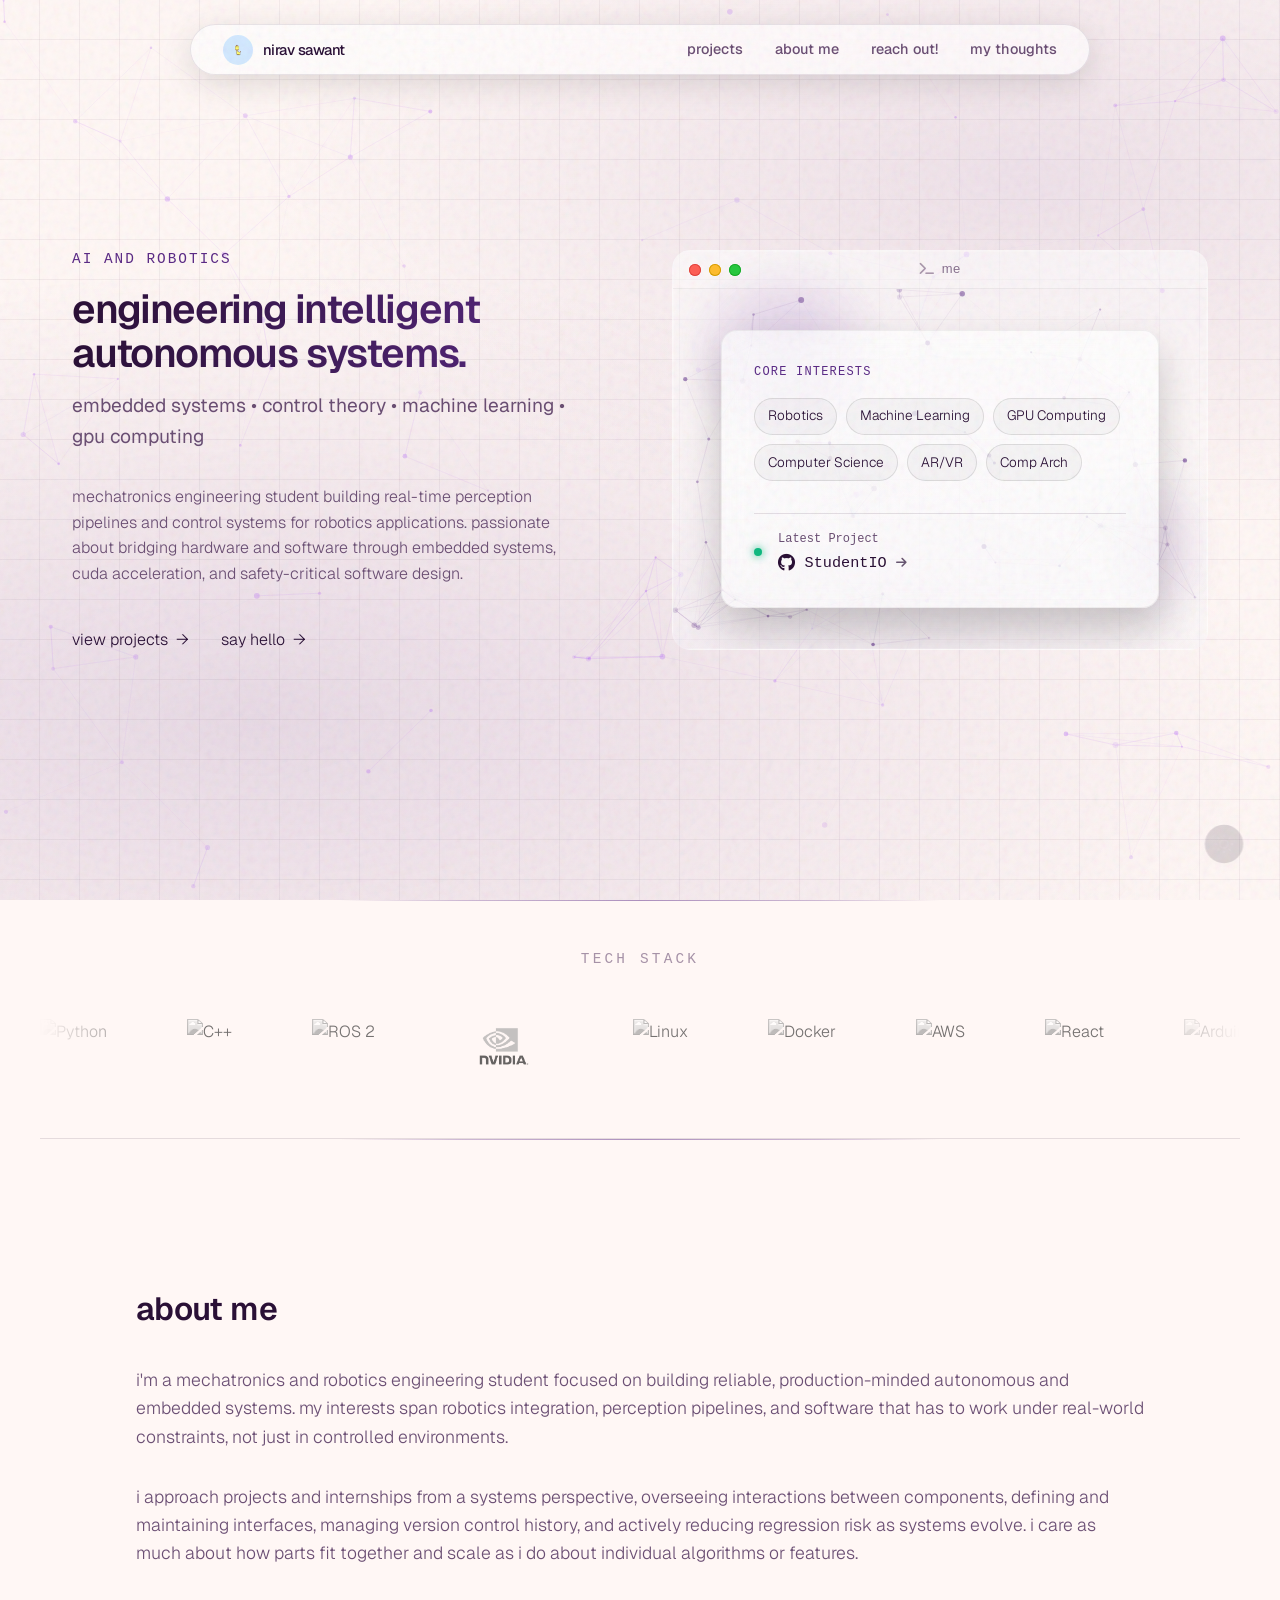
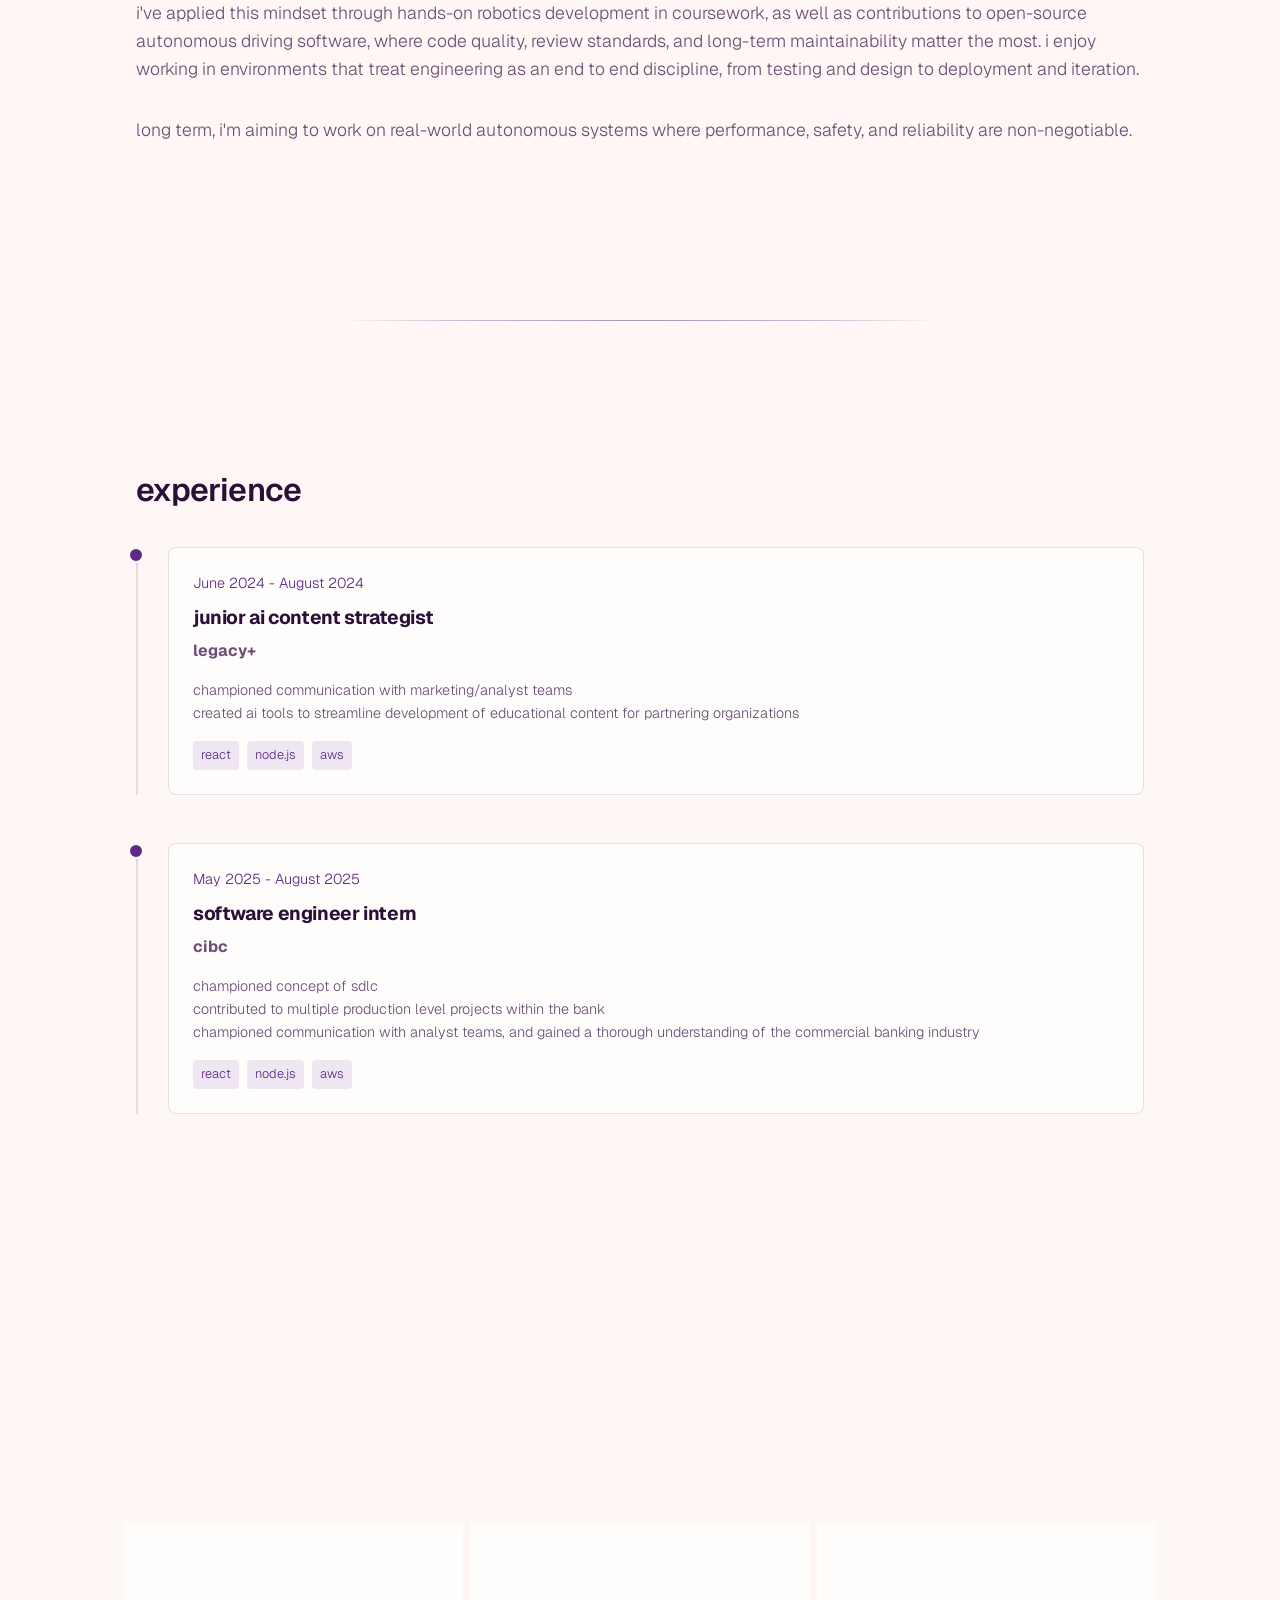
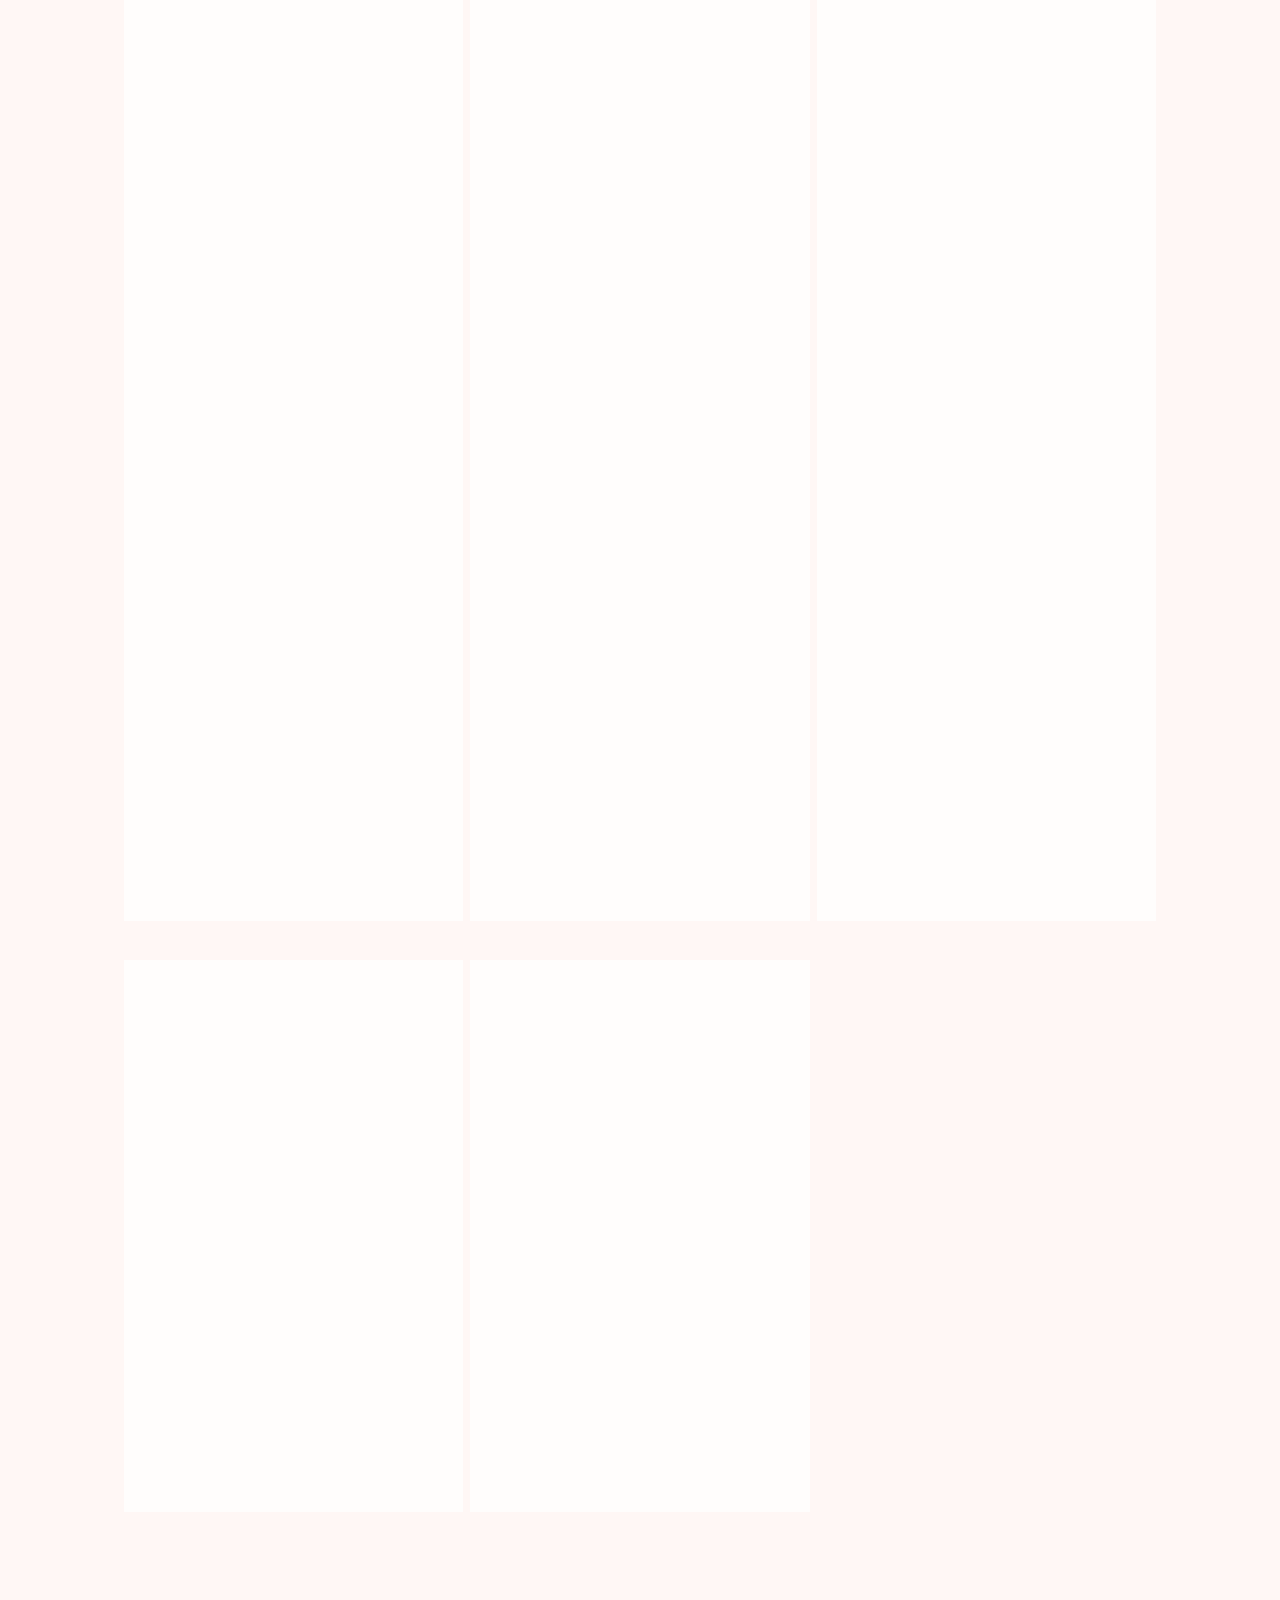
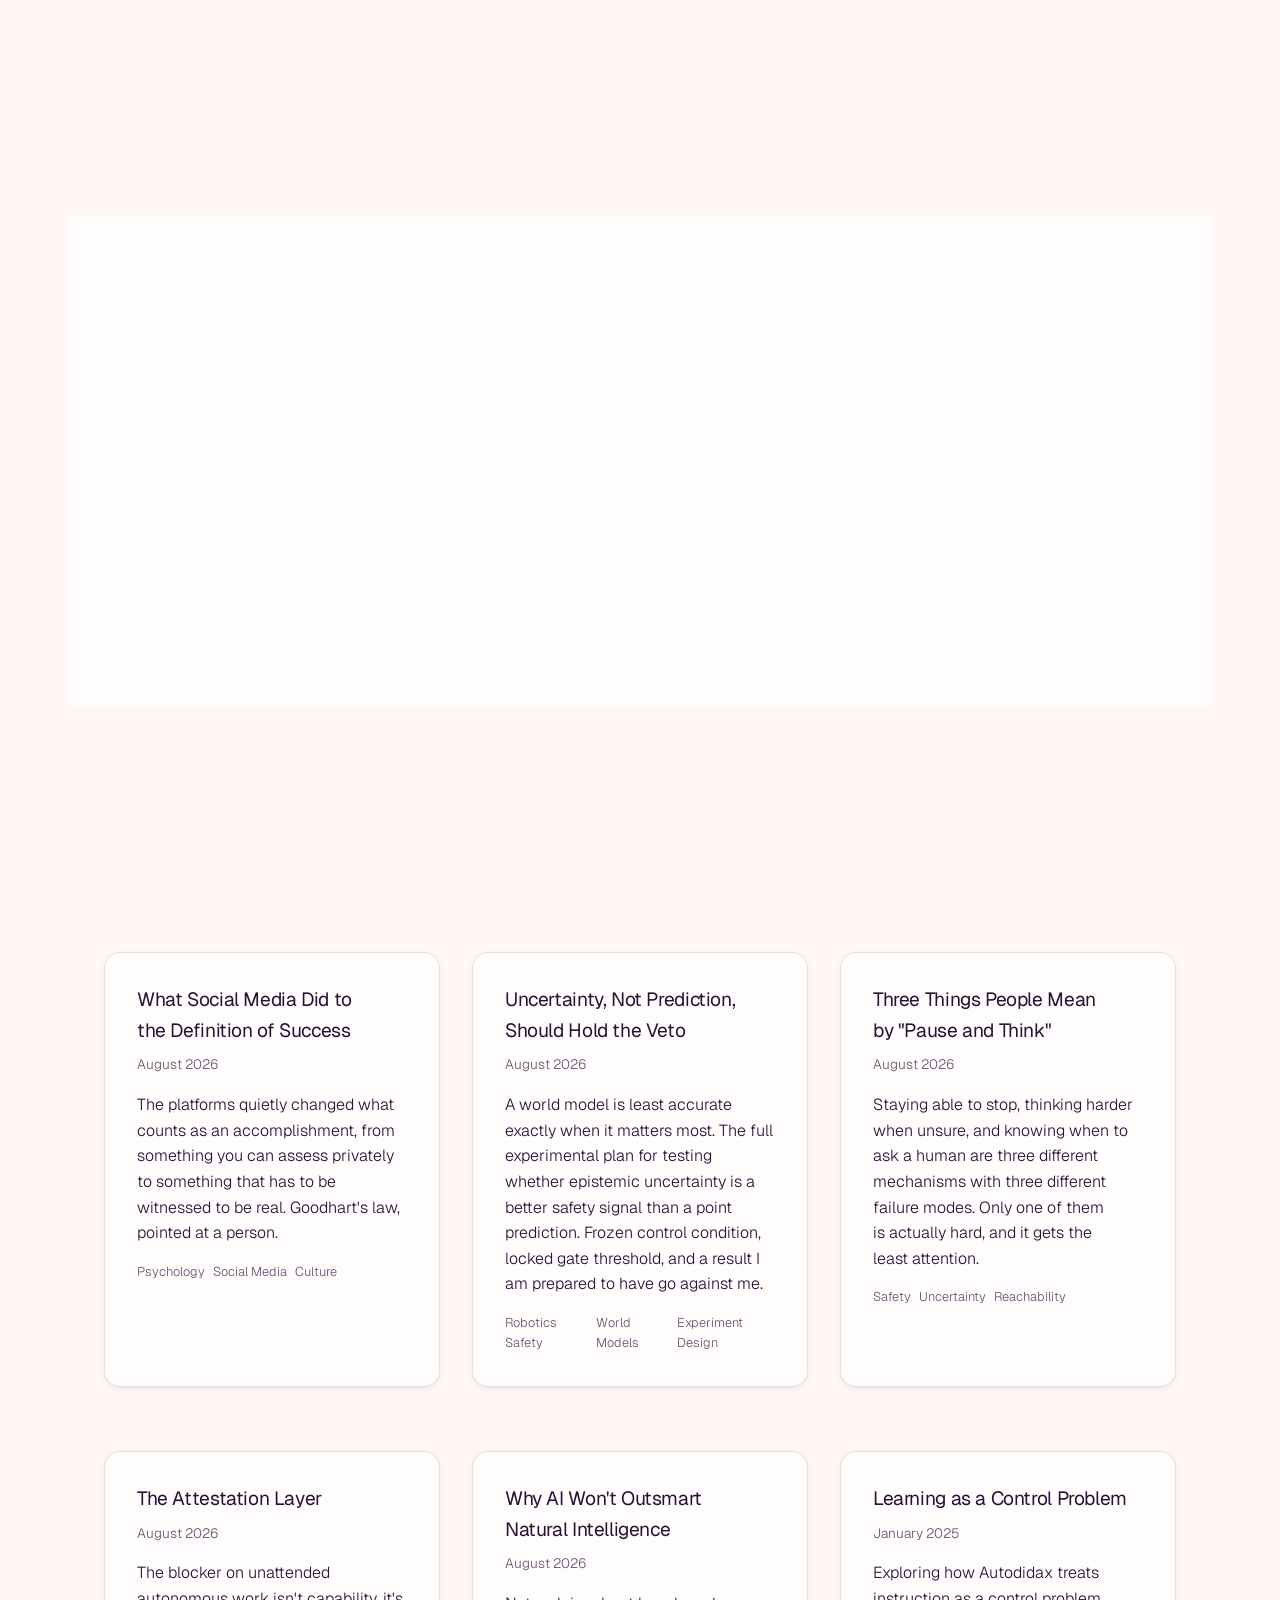
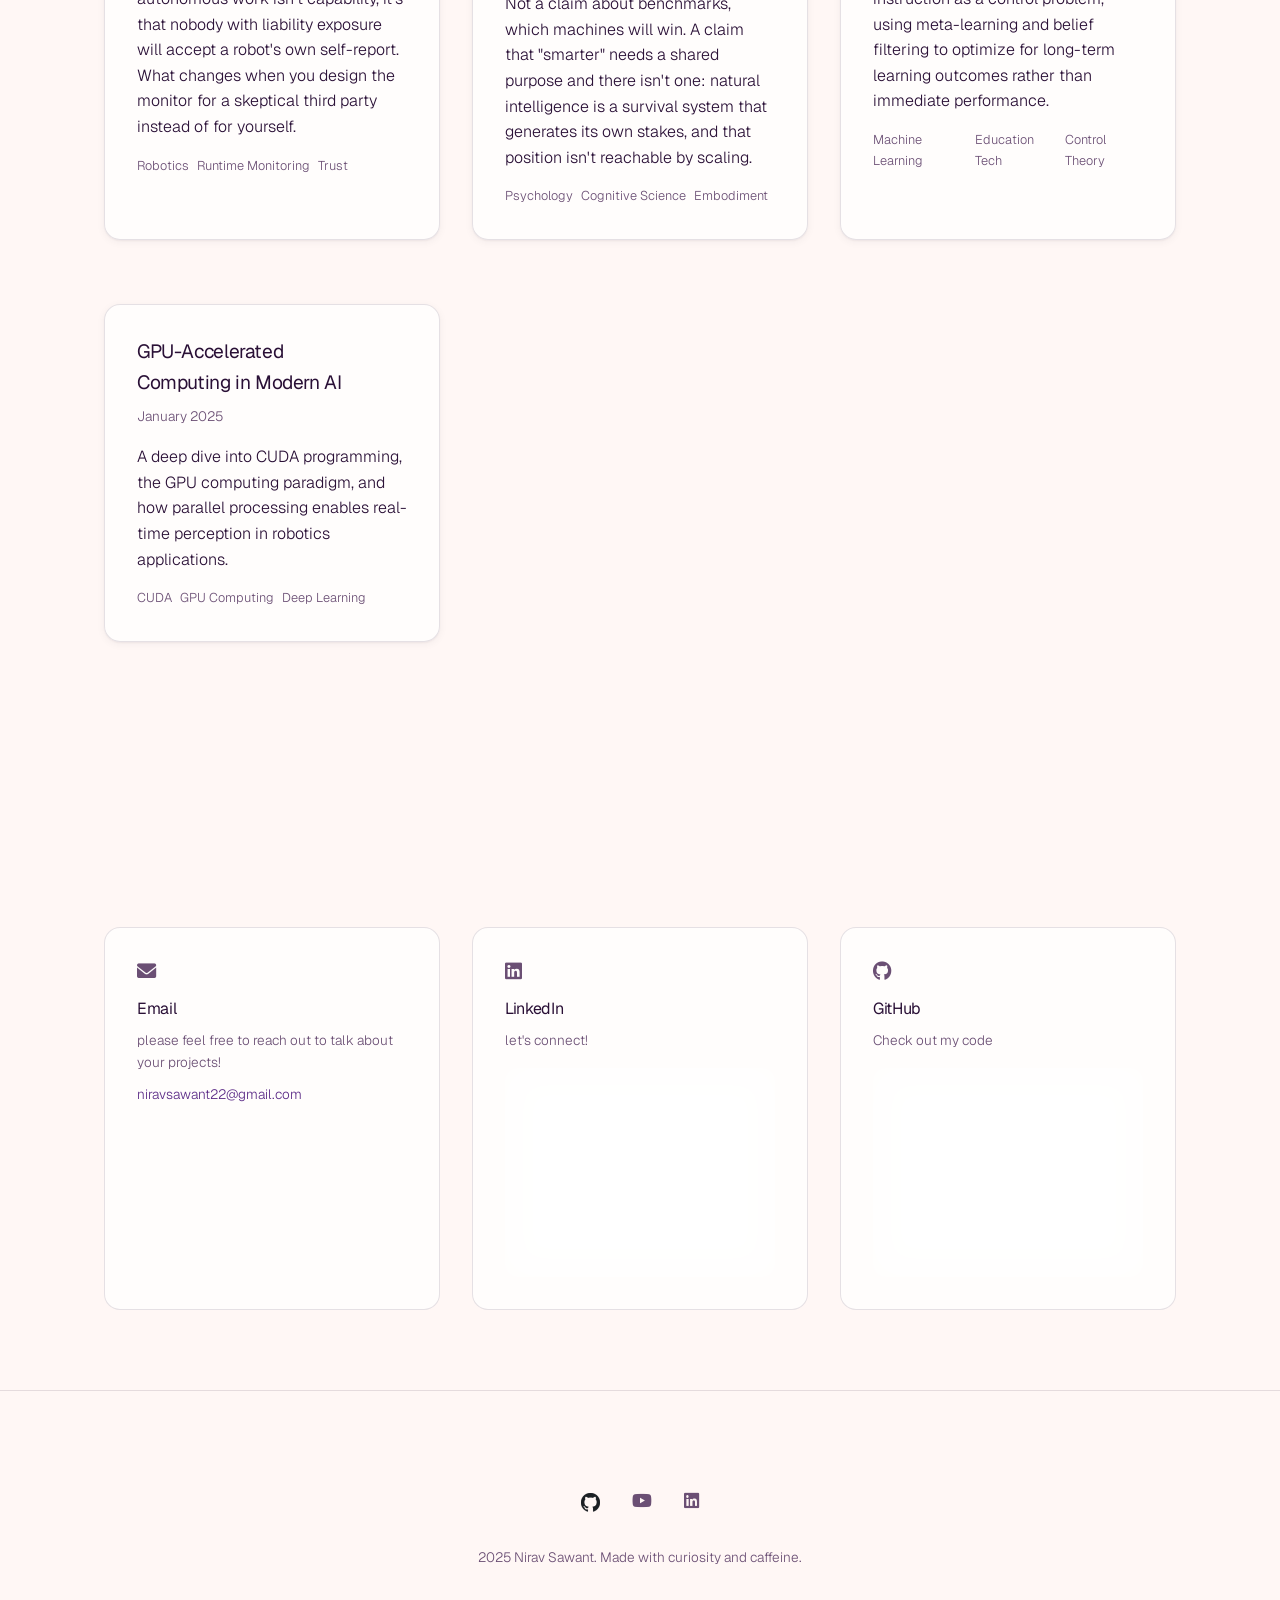
==== commit 5ea2cd49: "Show the giraffe mark on the main navbar The logo image was in the markup and loading fine on the ho" ====
--- a/index.html
+++ b/index.html
@@ -179,18 +179,16 @@
     }
 
     .logo-icon {
-      width: 32px;
-      height: 32px;
+      width: 30px;
+      height: 30px;
       border-radius: 50%;
       object-fit: cover;
-      display: none;
-      /* Hidden on desktop - only show on mobile/tablet */
+      display: block;
     }
 
     .logo-text {
-      font-family: 'JetBrains Mono', monospace;
-      font-weight: 600;
-      font-size: 1.1rem;
+      font-weight: 500;
+      font-size: 0.92rem;
       letter-spacing: -0.5px;
       color: var(--text);
       margin: 0;
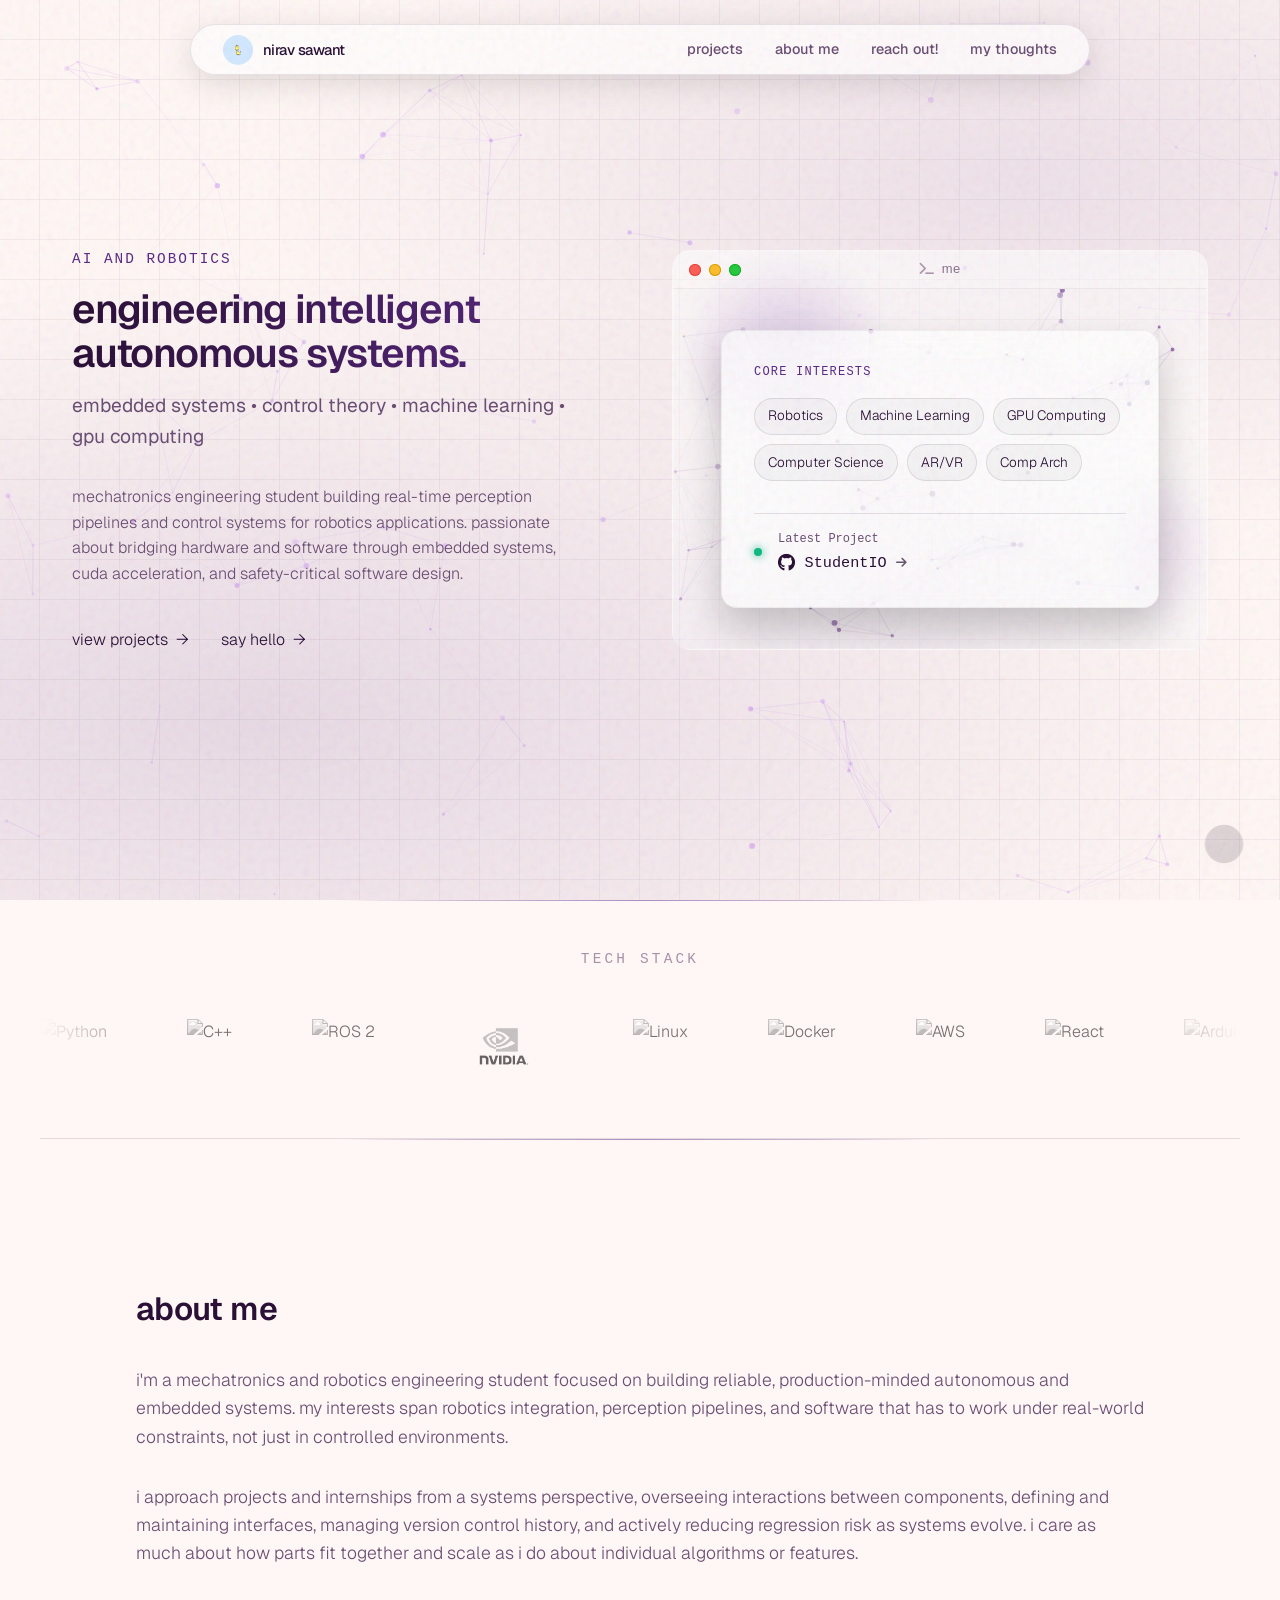
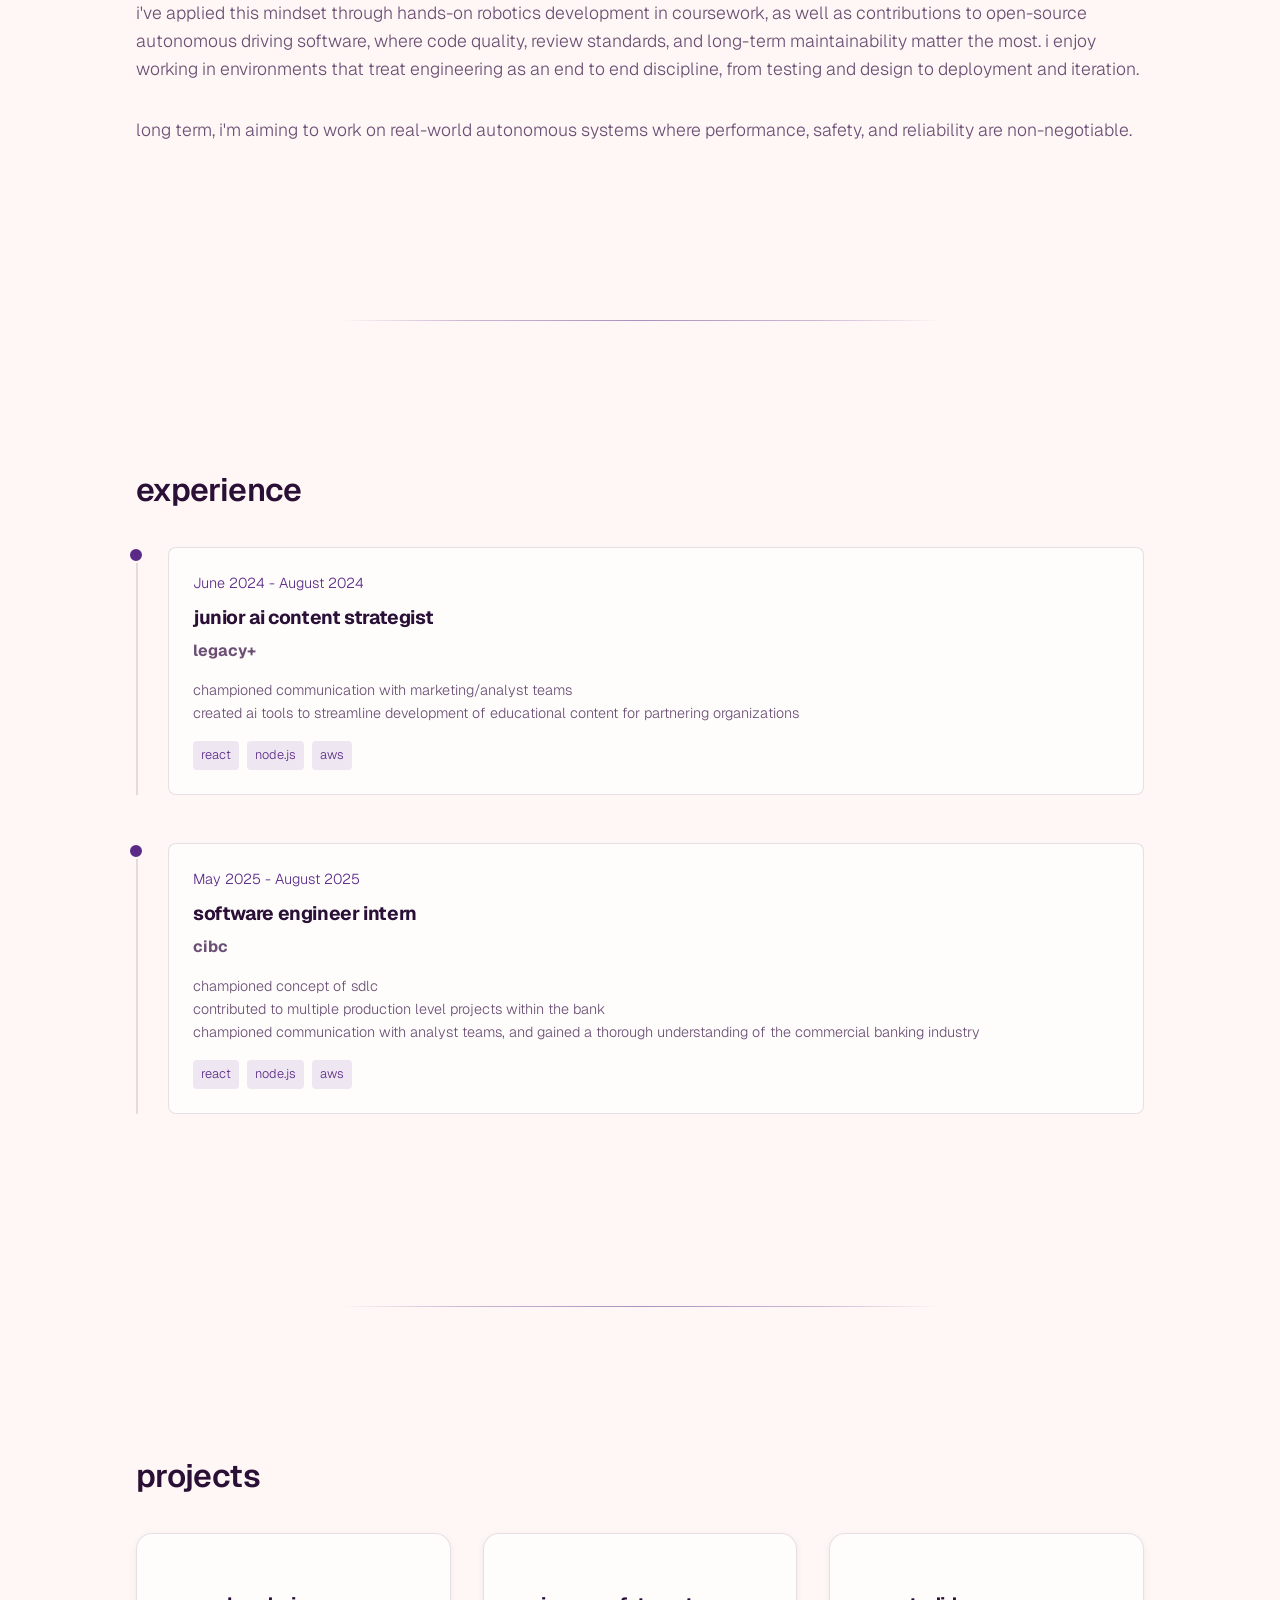
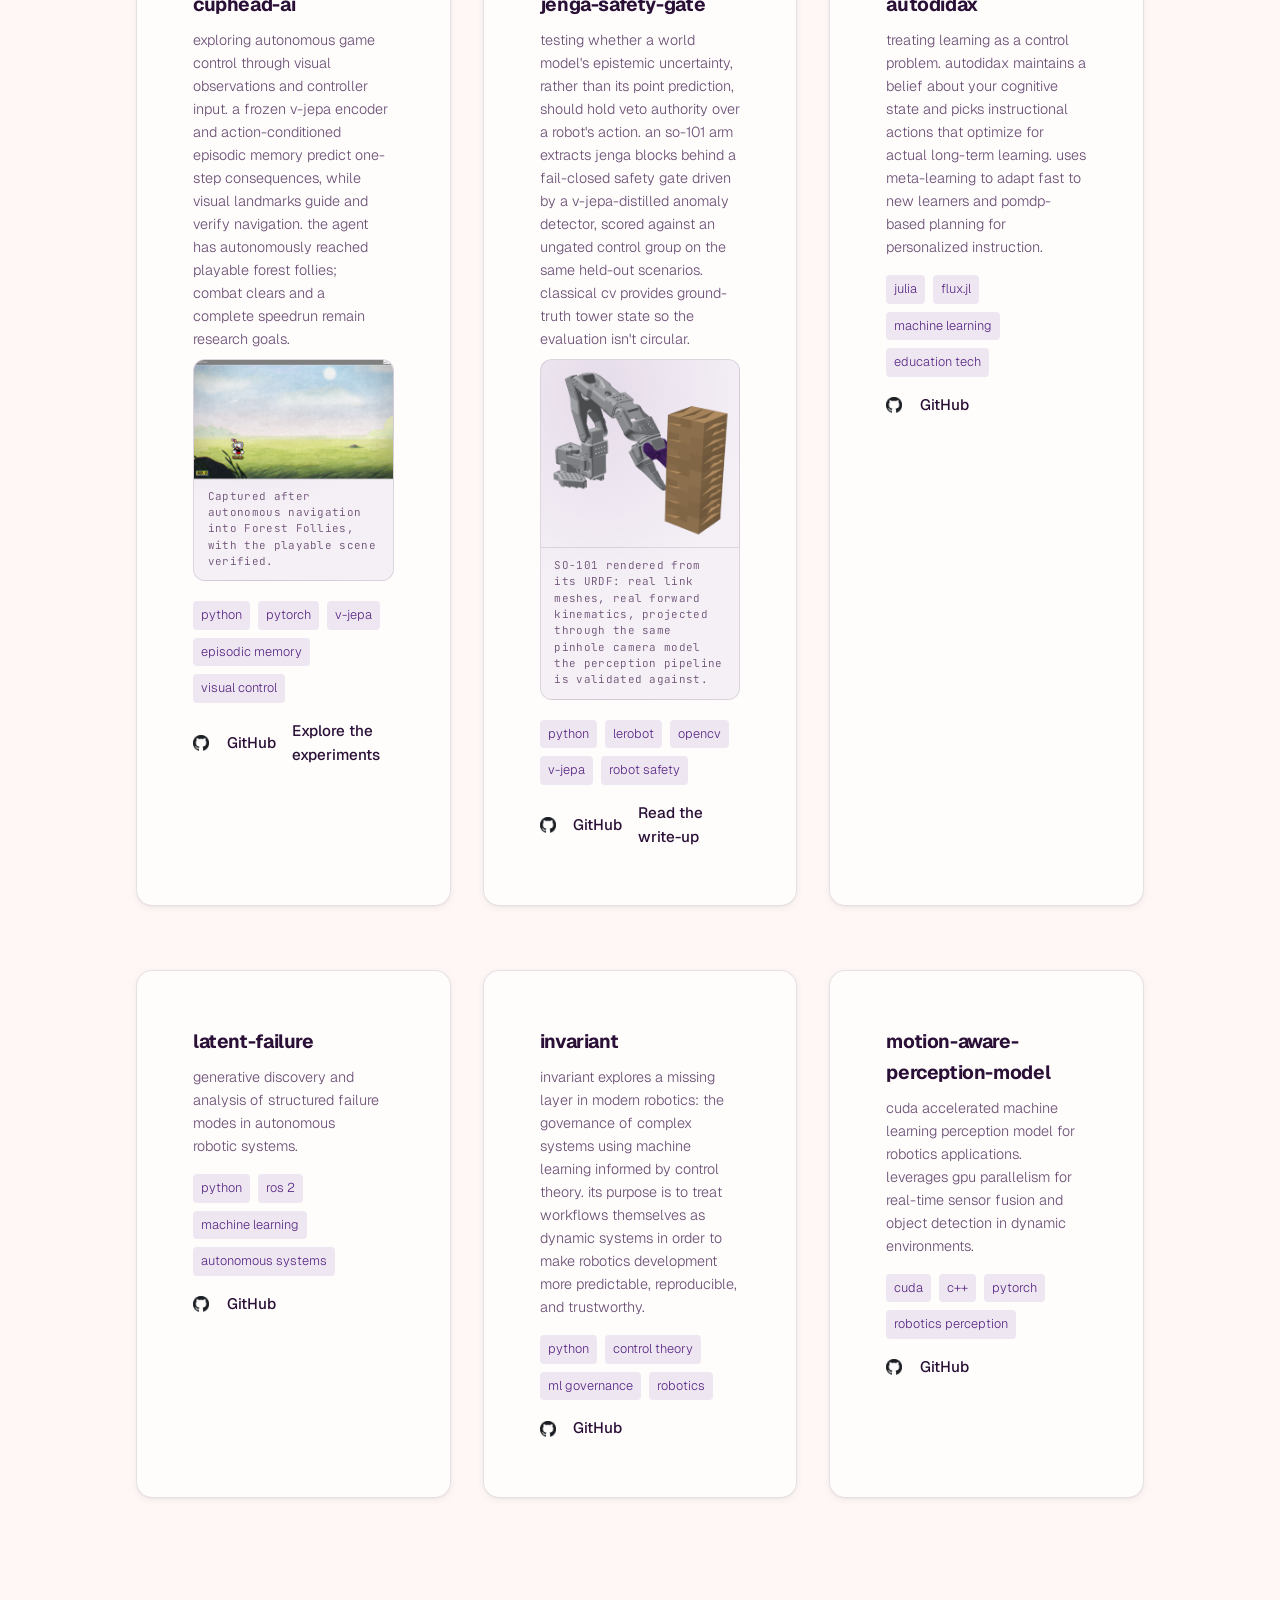
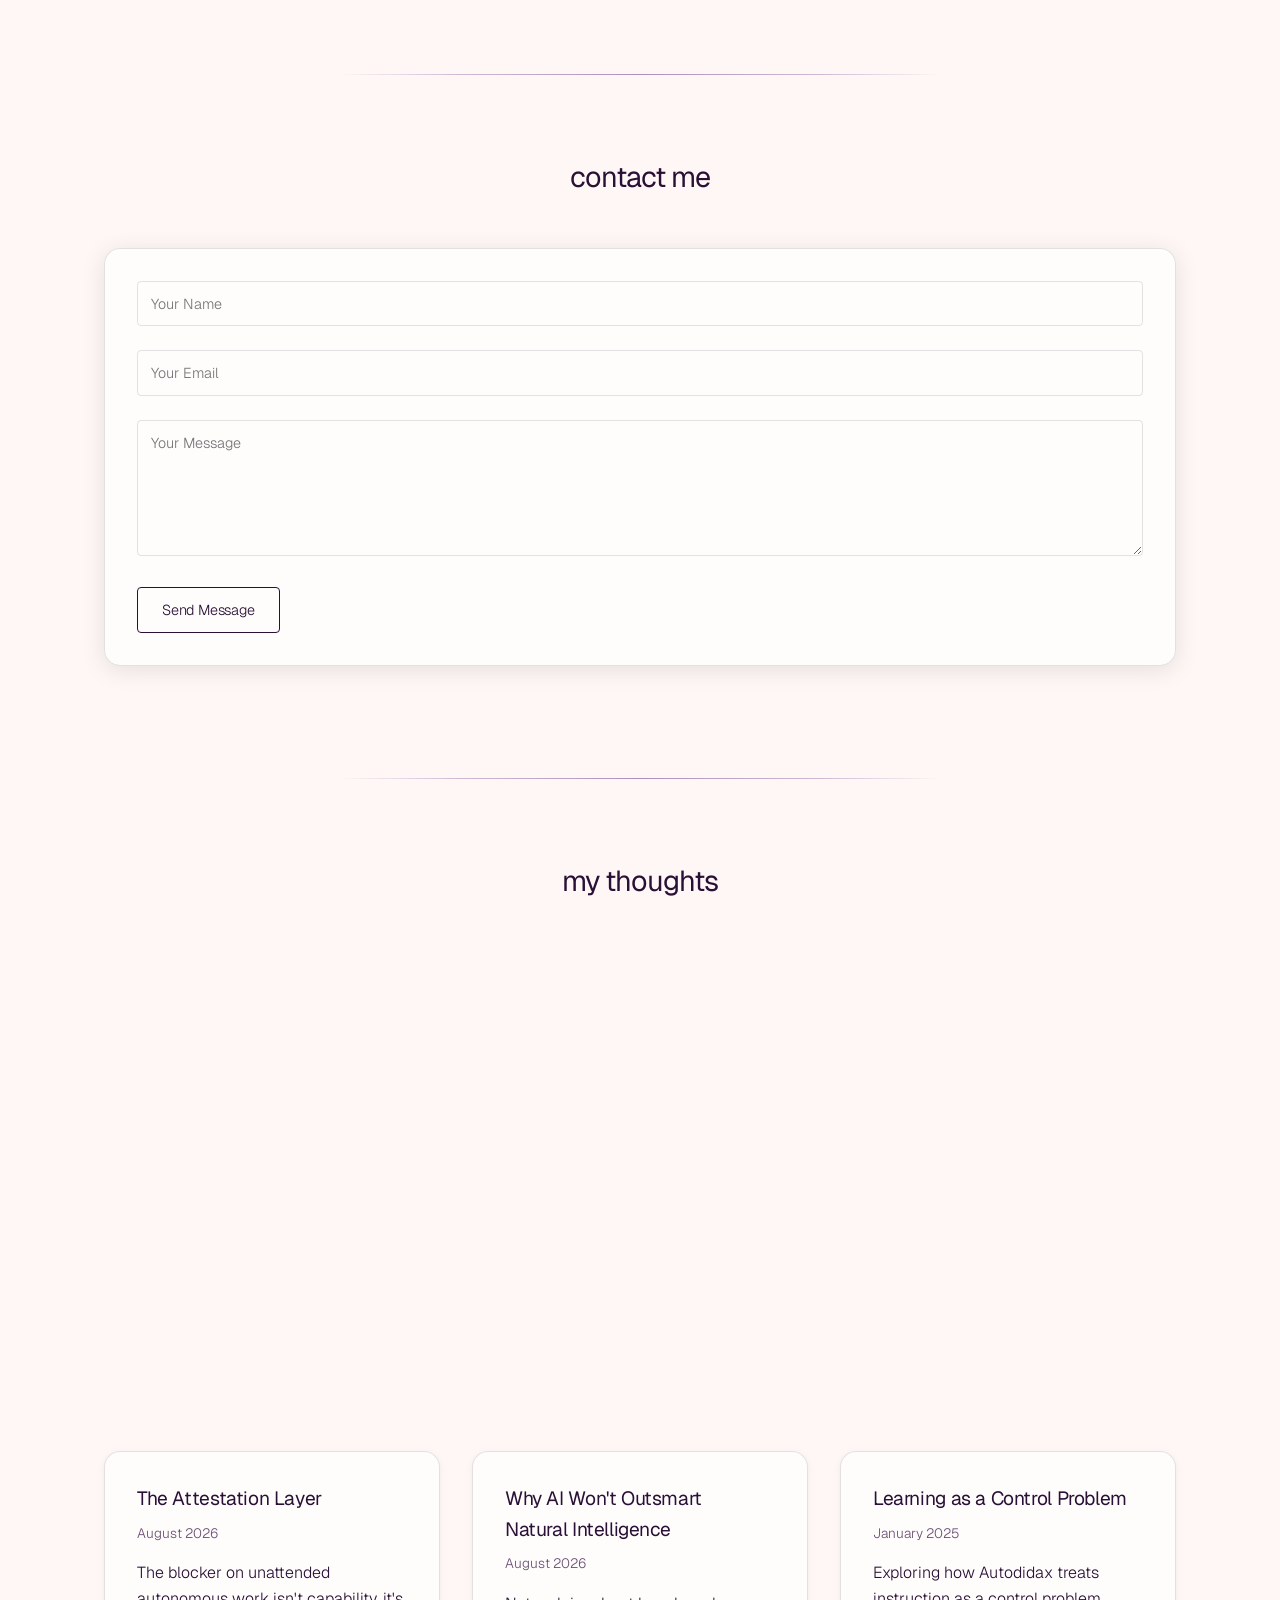
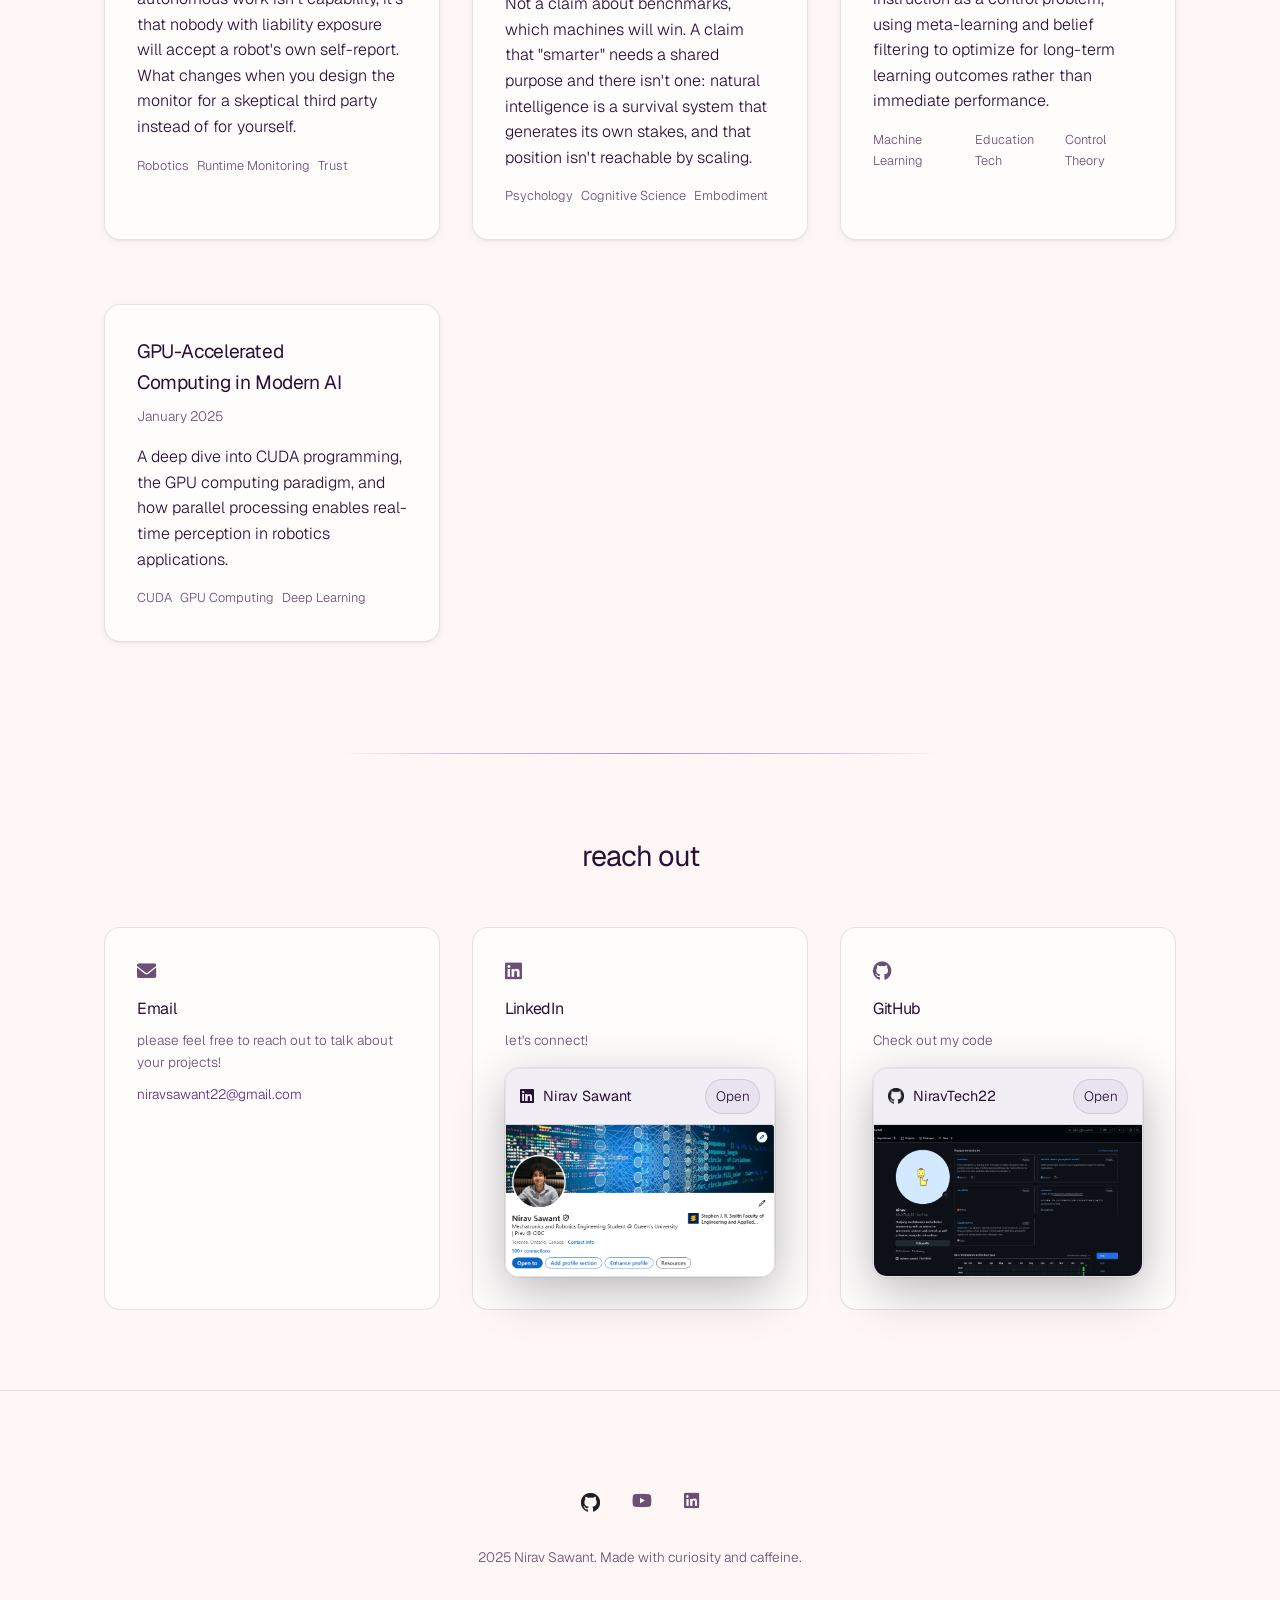
==== commit 9fc4b516: "Feature Cuphead AI in portfolio projects" ====
--- a/index.html
+++ b/index.html
@@ -3004,6 +3004,38 @@
       <h2>projects</h2>
 
       <div class="projects-grid">
+        <div class="project-card" id="cuphead-ai">
+          <div class="project-content">
+            <h3>cuphead-ai</h3>
+            <p>Exploring autonomous game control through visual observations and controller input. A frozen V-JEPA
+              encoder and action-conditioned episodic memory predict one-step consequences, while visual landmarks
+              guide and verify navigation. The agent has autonomously reached playable Forest Follies; combat clears
+              and a complete speedrun remain research goals.</p>
+            <figure class="project-media">
+              <img src="cuphead-ai-forest-follies.png" width="966" height="572" loading="lazy" decoding="async"
+                alt="Cuphead at the start of Forest Follies after the agent's autonomous navigation run.">
+              <figcaption>Captured after autonomous navigation into Forest Follies, with the playable scene verified.</figcaption>
+            </figure>
+            <div class="project-tech">
+              <span>Python</span>
+              <span>PyTorch</span>
+              <span>V-JEPA</span>
+              <span>Episodic Memory</span>
+              <span>Visual Control</span>
+            </div>
+            <div class="project-links">
+              <a href="https://github.com/NiravTech22/cuphead-ai" target="_blank" rel="noopener noreferrer" class="project-link">
+                <img src="github-icon.png" alt="GitHub"
+                  style="width: 1rem; height: 1rem; margin-right: 0.5rem; vertical-align: middle;">
+                <span>GitHub</span>
+              </a>
+              <a href="https://github.com/NiravTech22/cuphead-ai#experimental-evidence" target="_blank" rel="noopener noreferrer" class="project-link">
+                <span>Explore the experiments</span>
+              </a>
+            </div>
+          </div>
+        </div>
+
         <div class="project-card">
           <div class="project-content">
             <h3>jenga-safety-gate</h3>
@@ -3465,7 +3497,8 @@
     let selectedIndex = 0;
 
     const commands = [
-      { title: 'Go to Projects', subtitle: 'View jenga-safety-gate, Invariant, Autodidax...', icon: '<i class="fas fa-code"></i>', action: () => { window.location.href = '#projects'; } },
+      { title: 'Go to Projects', subtitle: 'View cuphead-ai, jenga-safety-gate, Invariant...', icon: '<i class="fas fa-code"></i>', action: () => { window.location.href = '#projects'; } },
+      { title: 'Project: Cuphead AI', subtitle: 'Visual control and frozen latent memory', icon: '<i class="fas fa-gamepad"></i>', action: () => { window.location.href = '#cuphead-ai'; } },
       { title: 'Read My Thoughts', subtitle: 'Robot safety, uncertainty, cognition...', icon: '<i class="fas fa-rss"></i>', action: () => { window.location.href = '#tech-blog'; } },
       { title: 'Read: Uncertainty Should Hold the Veto', subtitle: 'The jenga-safety-gate experiment', icon: '<i class="fas fa-flask"></i>', action: () => { window.location.href = 'article-safety-gate.html'; } },
       { title: 'Contact Me', subtitle: 'Send an email or connect...', icon: '<i class="fas fa-envelope"></i>', action: () => { window.location.href = '#contact'; } },
@@ -3845,4 +3878,4 @@
     <script src="weather.js"></script>
 </body>
 
-</html>+</html>
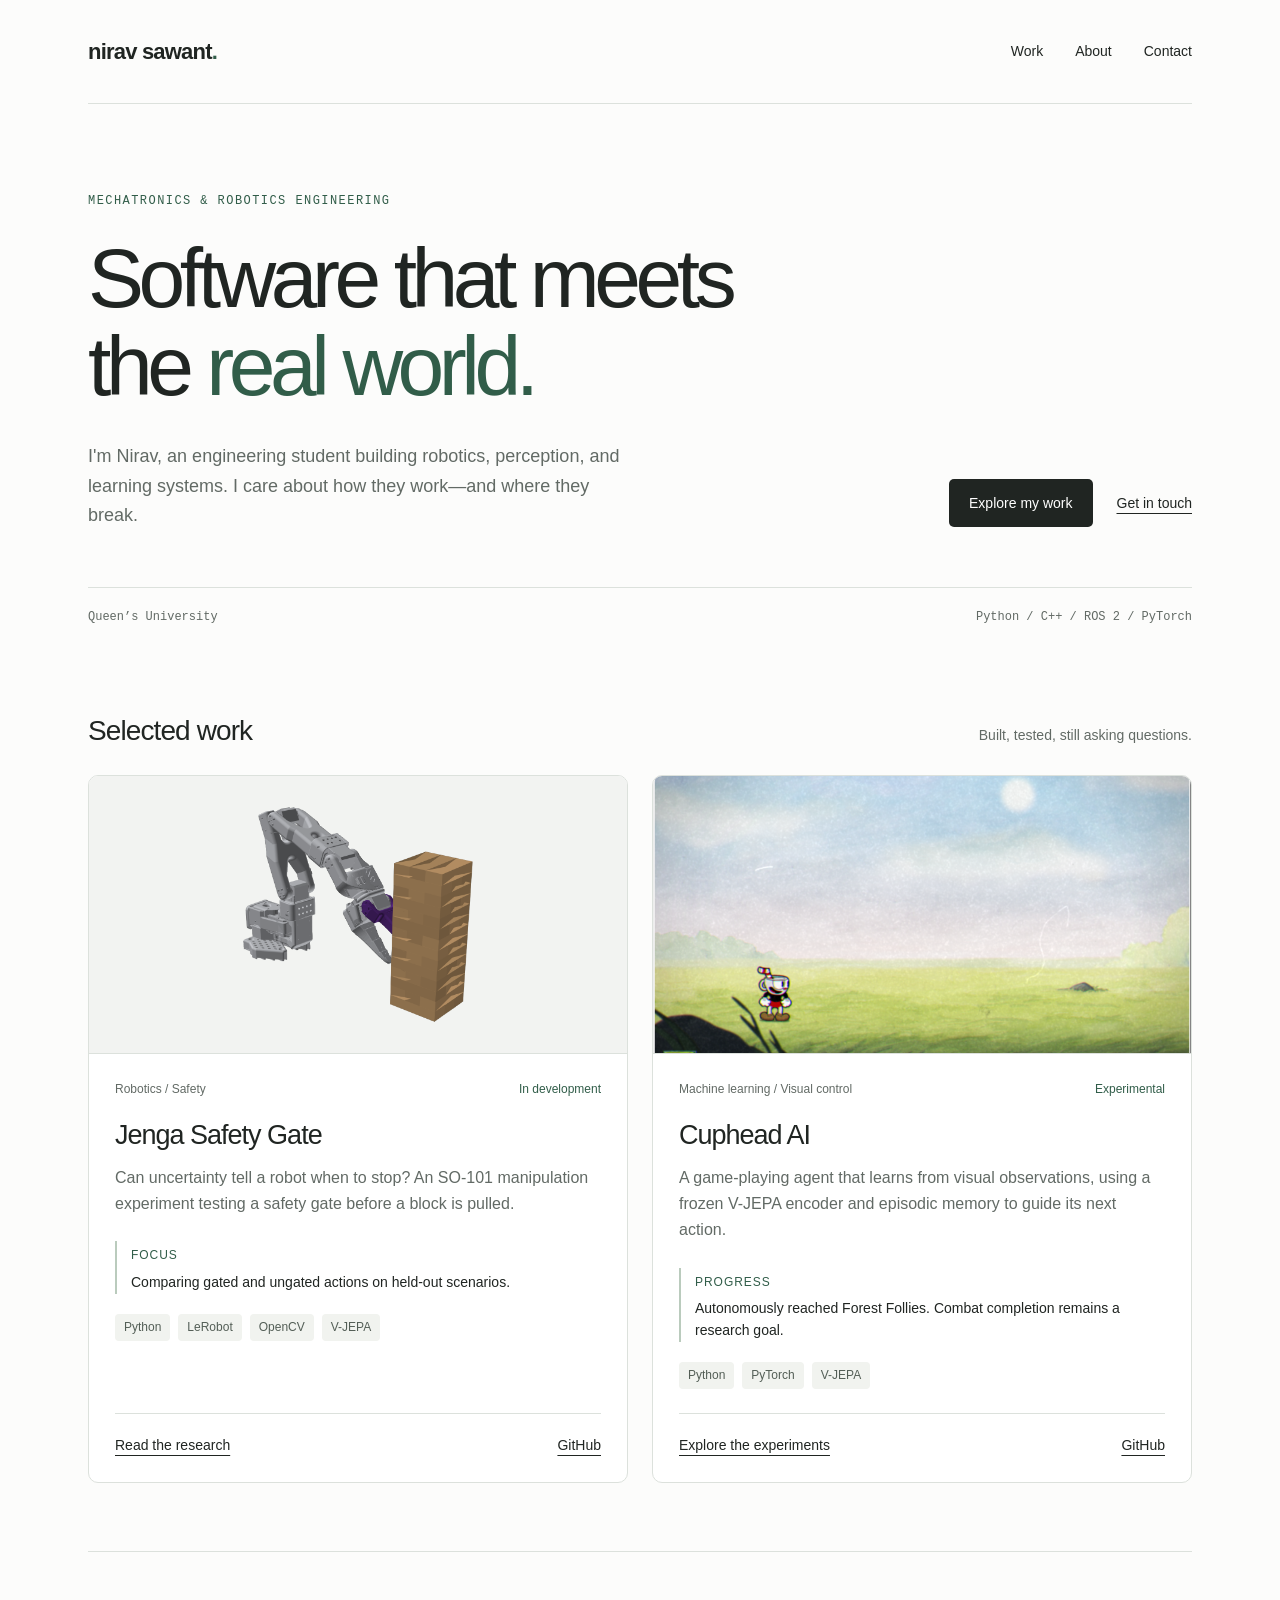
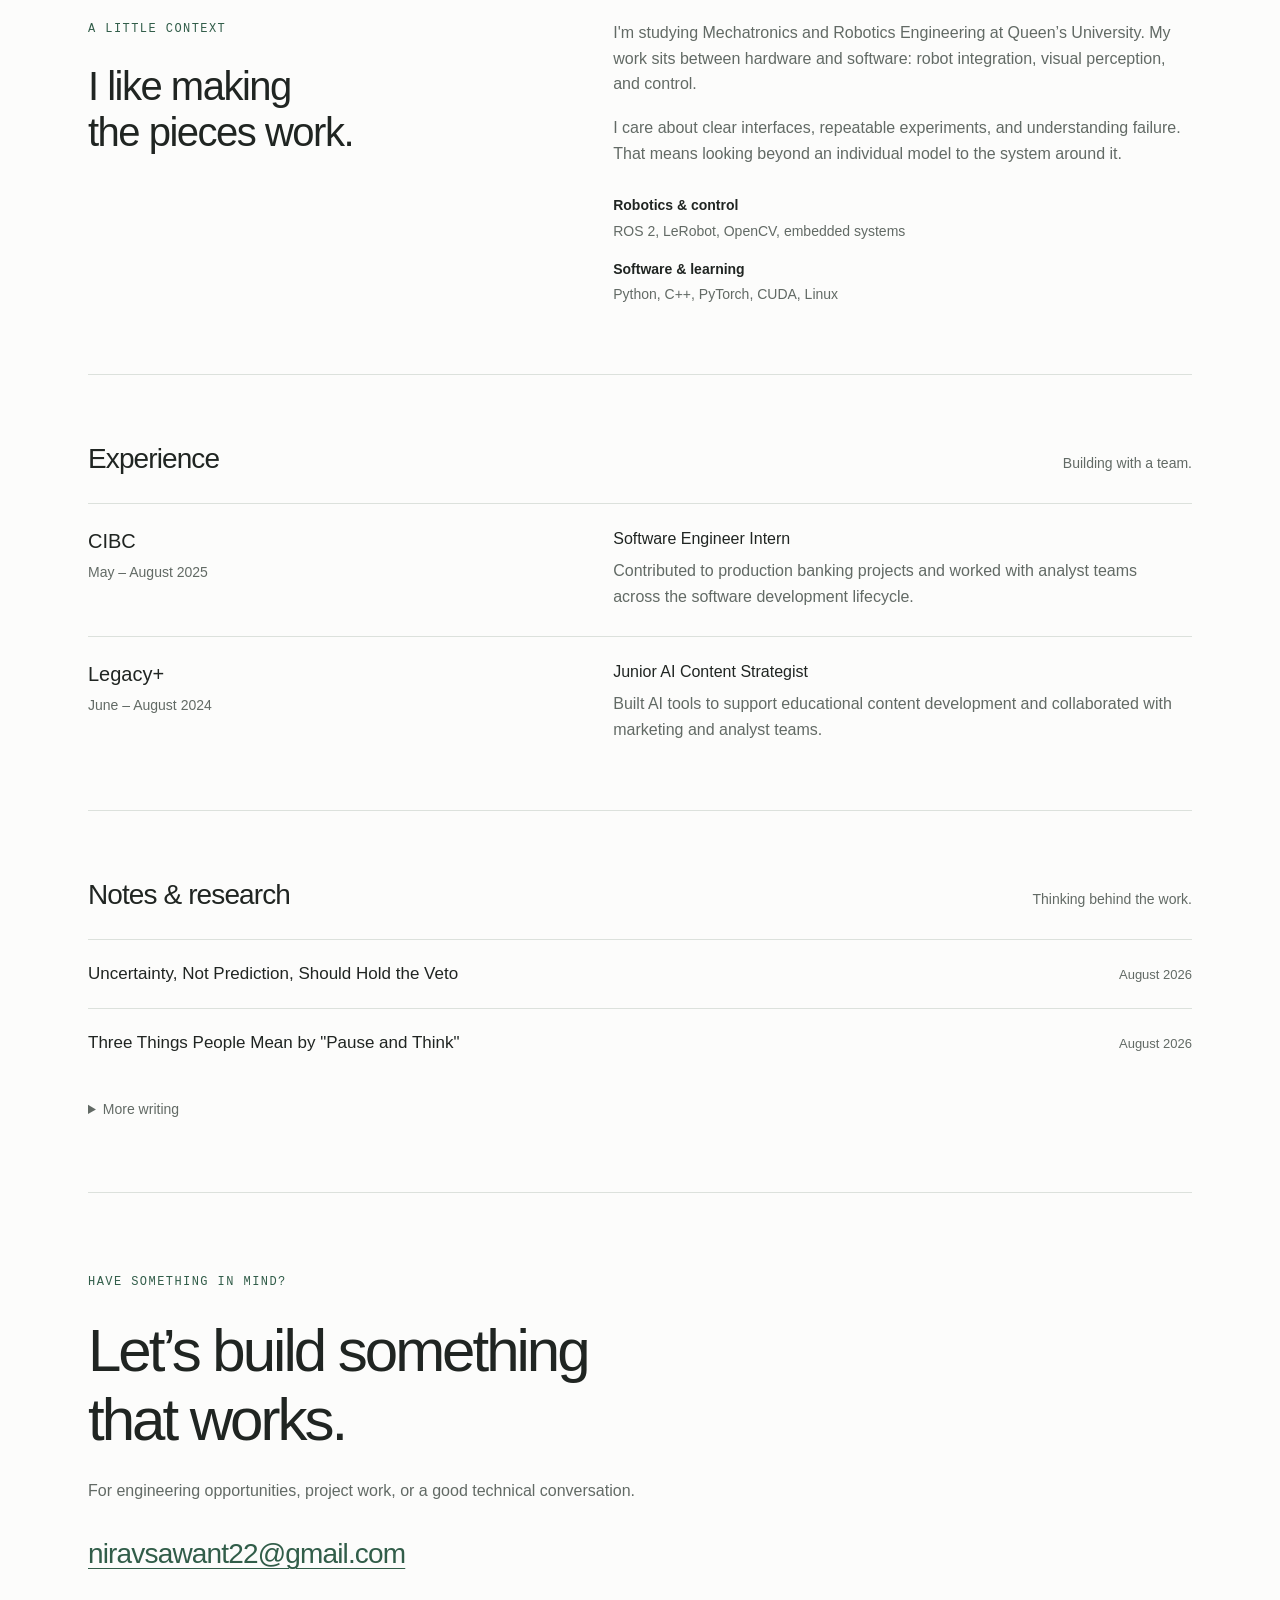
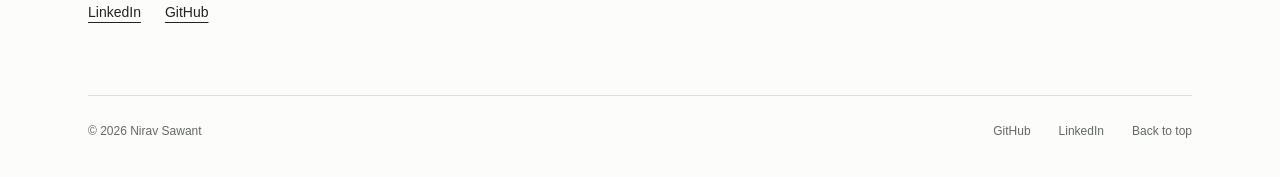
==== commit 070bcd31: "Redesign portfolio with minimal layout and focused project cards" ====
--- a/index.html
+++ b/index.html
@@ -1,3881 +1,209 @@
-<!DOCTYPE html>
+<!doctype html>
 <html lang="en">
-
 <head>
-  <meta charset="UTF-8">
-  <meta name="viewport" content="width=device-width, initial-scale=1.0">
-  <meta name="description"
-    content="Portfolio of Nirav Sawant - Mechatronics Engineering Student specializing in Autonomous Systems, Robotics, and Machine Learning.">
-  <meta name="keywords"
-    content="Robotics, Mechatronics, Engineering, Machine Learning, CUDA, Autonomous Systems, StudentIO">
-  <title>portfolio | nirav</title>
-  <link rel="icon" type="image/jpeg" href="favicon.jpg">
-  <link
-    href="https://fonts.googleapis.com/css2?family=Geist:wght@300;400;500;600&family=JetBrains+Mono:wght@400;500&display=swap"
-    rel="stylesheet">
-  <link rel="stylesheet" href="https://cdnjs.cloudflare.com/ajax/libs/font-awesome/6.0.0-beta3/css/all.min.css"
-    crossorigin="anonymous" referrerpolicy="no-referrer" />
-  <style>
-    :root {
-      /* Dark Purple Mode (default) */
-      --bg: #0a0412;
-      --text: #e8d8ff;
-      --accent: #a855f7;
-      --accent-rgb: 168, 85, 247;
-      --accent-glow: rgba(168, 85, 247, 0.5);
-      --secondary: #2d1b4e;
-      --muted: #b8a4d1;
-      --card-bg: rgba(30, 15, 50, 0.6);
-      --card-bg-rgb: 30, 15, 50;
-      /* Added for glasmorphism alpha variants */
-      --card-border: rgba(168, 85, 247, 0.15);
-      --hover-bg: rgba(168, 85, 247, 0.08);
-      --grid-color: rgba(168, 85, 247, 0.04);
-      --header-bg: rgba(10, 4, 18, 0.70);
-      --header-border: rgba(168, 85, 247, 0.12);
-    }
-
-    /* Light Mode - Warm, Easy on Eyes */
-    body.light-mode {
-      --bg: #fff7f5;
-      --text: #2a1036;
-      --accent: #5b2a86;
-      --accent-rgb: 91, 42, 134;
-      --accent-glow: rgba(91, 42, 134, 0.22);
-      --secondary: #3b2354;
-      --muted: #6b4f74;
-      --card-bg: rgba(255, 255, 255, 0.72);
-      --card-bg-rgb: 255, 255, 255;
-      /* Added for glasmorphism alpha variants */
-      --card-border: rgba(42, 16, 54, 0.12);
-      --hover-bg: rgba(91, 42, 134, 0.06);
-      --grid-color: rgba(42, 16, 54, 0.05);
-      --header-bg: rgba(255, 247, 245, 0.75);
-      --header-border: rgba(42, 16, 54, 0.10);
-    }
-
-    body.light-mode {
-      background-image: none;
-    }
-
-    /* Invert GitHub icon to white in dark mode */
-    img[src="github-icon.png"] {
-      filter: invert(1);
-      transition: filter 0.35s ease;
-    }
-
-    body.light-mode img[src="github-icon.png"] {
-      filter: invert(0);
-    }
-
-    * {
-      margin: 0;
-      padding: 0;
-      box-sizing: border-box;
-    }
-
-    html,
-    body {
-      background-color: var(--bg);
-      background-image: none;
-      color: var(--text);
-      font-family: 'Geist', -apple-system, BlinkMacSystemFont, sans-serif;
-      font-weight: 300;
-      overflow-x: hidden;
-      line-height: 1.6;
-      scroll-behavior: smooth;
-      min-height: 100vh;
-      transition: background-color 0.35s ease, color 0.35s ease;
-      /* No animation - lazy elegance */
-    }
-
-    body {
-      position: relative;
-      z-index: 0;
-    }
-
-    body::before,
-    body::after {
-      content: '';
-      position: fixed;
-      inset: 0;
-      pointer-events: none;
-      z-index: -2;
-      opacity: 0;
-      transition: opacity 0.45s ease;
-      will-change: opacity;
-      background-size: 100% 100%, 100% 100%, 40px 40px, 40px 40px;
-      background-position: 0 0, 0 0, -1px -1px, -1px -1px;
-    }
-
-    body::before {
-      opacity: 1;
-      background-image:
-        radial-gradient(ellipse 80% 50% at 20% 80%, rgba(var(--accent-rgb), 0.14), transparent),
-        radial-gradient(ellipse 60% 40% at 80% 20%, rgba(var(--accent-rgb), 0.10), transparent),
-        linear-gradient(var(--grid-color) 1px, transparent 1px),
-        linear-gradient(90deg, var(--grid-color) 1px, transparent 1px);
-    }
-
-    body::after {
-      display: none;
-    }
-
-    body.light-mode::before {
-      opacity: 1;
-    }
-
-    body.light-mode::after {
-      opacity: 0;
-    }
-
-    /* --- PREMIUM RESPONSIVE NAVIGATION --- */
-
-    header {
-      position: fixed;
-      top: 1.5rem;
-      left: 50%;
-      transform: translateX(-50%);
-      width: 90%;
-      max-width: 900px;
-      z-index: 1000;
-
-      /* Glassmorphism & Shape */
-      background: rgba(var(--card-bg-rgb), 0.7);
-      backdrop-filter: blur(20px) saturate(1.8);
-      -webkit-backdrop-filter: blur(20px) saturate(1.8);
-      border: 1px solid var(--header-border);
-      border-radius: 100px;
-
-      /* Instant Transitions - No delay on scroll up */
-      transition:
-        top 0.2s ease-out,
-        width 0.2s ease-out,
-        max-width 0.2s ease-out,
-        border-radius 0.2s ease-out,
-        background 0.2s ease-out,
-        padding 0.2s ease-out,
-        backdrop-filter 0.2s ease-out,
-        box-shadow 0.2s ease-out;
-
-      box-shadow: 0 8px 32px rgba(0, 0, 0, 0.12);
-      will-change: top, width, max-width, border-radius;
-    }
-
-    .header-content {
-      display: flex;
-      justify-content: space-between;
-      align-items: center;
-      padding: 0.6rem 2rem;
-      width: 100%;
-      transition: padding 0.2s ease-out;
-    }
-
-    /* Logo Styling */
-    .logo-container {
-      display: flex;
-      align-items: center;
-      gap: 0.6rem;
-    }
-
-    .logo-icon {
-      width: 30px;
-      height: 30px;
-      border-radius: 50%;
-      object-fit: cover;
-      display: block;
-    }
-
-    .logo-text {
-      font-weight: 500;
-      font-size: 0.92rem;
-      letter-spacing: -0.5px;
-      color: var(--text);
-      margin: 0;
-      white-space: nowrap;
-      display: block;
-      /* Show on desktop - hide on mobile/tablet */
-    }
-
-    /* Desktop Navigation */
-    .desktop-nav {
-      display: flex;
-      align-items: center;
-      gap: 2rem;
-    }
-
-    .desktop-nav a {
-      text-decoration: none;
-      color: var(--muted);
-      font-size: 0.9rem;
-      font-weight: 500;
-      transition: all 0.2s ease;
-      position: relative;
-    }
-
-    .desktop-nav a:hover {
-      color: var(--text);
-      transform: translateY(-1px);
-    }
-
-    .desktop-nav a::after {
-      content: '';
-      position: absolute;
-      bottom: -4px;
-      left: 0;
-      width: 0%;
-      height: 1px;
-      background: var(--accent);
-      transition: width 0.25s cubic-bezier(0.22, 1, 0.36, 1);
-    }
-
-    .desktop-nav a:hover::after {
-      width: 100%;
-    }
-
-    /* Mobile Menu Toggle (Hidden on Desktop) */
-    .mobile-menu-btn {
-      display: none;
-      /* Desktop default */
-      background: none;
-      border: none;
-      cursor: pointer;
-      width: 40px;
-      height: 40px;
-      position: relative;
-      align-items: center;
-      justify-content: center;
-      color: var(--text);
-    }
-
-    .mobile-menu-btn span {
-      display: block;
-      width: 20px;
-      height: 2px;
-      background-color: currentColor;
-      margin: 3px 0;
-      transition: all 0.3s cubic-bezier(0.22, 1, 0.36, 1);
-      border-radius: 2px;
-    }
-
-    /* COMPACT STATE (RECTANGULAR) - Apple Liquid Glass */
-    header.header-compact {
-      top: 0 !important;
-      width: 100% !important;
-      max-width: 100% !important;
-      border-radius: 0 !important;
-
-      /* Apple-style liquid glass effect */
-      background: rgba(var(--card-bg-rgb), 0.7) !important;
-      backdrop-filter: blur(40px) saturate(180%) !important;
-      -webkit-backdrop-filter: blur(40px) saturate(180%) !important;
-
-      border: none;
-      border-bottom: 1px solid rgba(255, 255, 255, 0.1);
-      box-shadow: 0 8px 32px rgba(0, 0, 0, 0.12);
-    }
-
-    header.header-compact .header-content {
-      padding: 0.8rem 2rem;
-      /* Expand slightly for bar feel */
-      max-width: 1200px;
-      /* Constrain content inside the full width bar */
-      margin: 0 auto;
-    }
-
-    /* MOBILE & TABLET STYLES */
-    @media (max-width: 1024px) {
-      header {
-        width: 95%;
-        padding: 0;
-        top: 0.5rem;
-      }
-
-      .header-content {
-        padding: 0.25rem 0.6rem;
-        /* Ultra slim */
-      }
-
-      header.header-compact .header-content {
-        padding: 0.3rem 0.6rem;
-      }
-
-      .logo-container {
-        margin: 0;
-        padding: 0;
-      }
-
-      /* Show ONLY logo on mobile/tablet */
-      .logo-icon {
-        display: block;
-        width: 28px;
-        height: 28px;
-      }
-
-      .logo-text {
-        display: none !important;
-      }
-
-      .desktop-nav {
-        display: none;
-      }
-
-      .mobile-menu-btn {
-        display: flex;
-        flex-direction: column;
-        padding: 0.2rem;
-        width: 36px;
-        height: 36px;
-      }
-    }
-
-    /* MOBILE NAV OVERLAY (Dropdown) */
-    .mobile-nav-overlay {
-      position: absolute;
-      top: 100%;
-      left: 0;
-      width: 100%;
-      background: rgba(var(--card-bg-rgb), 0.95);
-      backdrop-filter: blur(24px);
-      border-bottom: 1px solid var(--header-border);
-      border-radius: 0 0 20px 20px;
-
-      opacity: 0;
-      visibility: hidden;
-      transform: translateY(-10px);
-      transition: all 0.3s cubic-bezier(0.16, 1, 0.3, 1);
-
-      padding: 1rem 0;
-      overflow: hidden;
-      margin-top: 10px;
-      /* Gap from pill */
-    }
-
-    /* When compact, attach seamless to rect */
-    header.header-compact .mobile-nav-overlay {
-      margin-top: 0;
-      border-radius: 0 0 12px 12px;
-      border-top: 1px solid var(--header-border);
-      background: rgba(var(--card-bg-rgb), 0.98);
-    }
-
-    header.menu-open .mobile-nav-overlay {
-      opacity: 1;
-      visibility: visible;
-      transform: translateY(0);
-    }
-
-    /* Hamburger Animation */
-    header.menu-open .mobile-menu-btn span:nth-child(1) {
-      transform: rotate(45deg) translate(2.5px, 2.5px);
-    }
-
-    header.menu-open .mobile-menu-btn span:nth-child(2) {
-      transform: rotate(-45deg) translate(3.5px, -4.5px);
-    }
-
-    .mobile-nav-links {
-      display: flex;
-      flex-direction: column;
-      gap: 0.5rem;
-      padding: 0 1.5rem;
-    }
-
-    .mobile-nav-links a {
-      text-decoration: none;
-      color: var(--text);
-      font-size: 1.1rem;
-      padding: 0.8rem 0;
-      border-bottom: 1px solid rgba(255, 255, 255, 0.03);
-      transition: color 0.2s;
-    }
-
-    .mobile-nav-links a:last-child {
-      border-bottom: none;
-    }
-
-    .mobile-nav-links a:hover {
-      color: var(--accent);
-      padding-left: 5px;
-    }
-
-    /* Magnetic Nav Items */
-    nav a {
-      position: relative;
-      display: inline-block;
-      /* Required for transform */
-      transition: color 0.2s ease, transform 0.2s cubic-bezier(0.25, 1, 0.5, 1);
-      /* Faster transform return */
-    }
-
-    /* Ultra Minimalist Hero */
-    .hero {
-      min-height: 100vh;
-      display: flex;
-      align-items: center;
-      padding: 4rem 2rem;
-      background: transparent;
-      position: relative;
-    }
-
-    .hero-content {
-      max-width: 1200px;
-      margin: 0 auto;
-      display: grid;
-      grid-template-columns: 1fr 1fr;
-      gap: 4rem;
-      align-items: center;
-    }
-
-    .hero-text {
-      position: relative;
-      z-index: 1;
-    }
-
-    .hero-greeting {
-      font-family: 'Fira Code', monospace;
-      font-size: 1.2rem;
-      color: var(--accent);
-      margin-bottom: 1rem;
-      font-weight: 500;
-    }
-
-    .hero-text h1 {
-      font-size: 2.5rem;
-      font-weight: 600;
-      margin-bottom: 1rem;
-      background: linear-gradient(90deg, var(--text), var(--accent));
-      -webkit-background-clip: text;
-      background-clip: text;
-      -webkit-text-fill-color: transparent;
-      line-height: 1.2;
-      text-transform: lowercase;
-    }
-
-    .hero-subtitle {
-      font-size: 1.2rem;
-      color: var(--muted);
-      margin-bottom: 2rem;
-      font-weight: 400;
-      text-transform: lowercase;
-    }
-
-    .hero-description {
-      margin-bottom: 2.5rem;
-      max-width: 500px;
-    }
-
-    .hero-description p {
-      font-size: 1rem;
-      line-height: 1.6;
-      color: var(--muted);
-      text-transform: lowercase;
-    }
-
-    .hero-links {
-      display: flex;
-      gap: 2rem;
-    }
-
-    .hero-link {
-      display: flex;
-      align-items: center;
-      gap: 0.5rem;
-      color: var(--text);
-      text-decoration: none;
-      font-size: 1rem;
-      transition: all 0.3s ease;
-    }
-
-    .hero-link:hover {
-      color: var(--accent);
-    }
-
-    .hero-link:hover .link-arrow {
-      transform: translateX(4px);
-    }
-
-    .link-arrow {
-      transition: transform 0.3s ease;
-    }
-
-    .hero-visual {
-      position: relative;
-      isolation: isolate;
-    }
-
-    .hero-visual::before,
-    .hero-visual::after {
-      content: '';
-      position: absolute;
-      inset: -40px;
-      border-radius: 24px;
-      pointer-events: none;
-      z-index: 0;
-      filter: blur(18px);
-      opacity: 0.9;
-      transform: translateZ(0);
-    }
-
-    .hero-visual::before {
-      background:
-        radial-gradient(closest-side at 25% 30%, rgba(var(--accent-rgb), 0.28), transparent 65%),
-        radial-gradient(closest-side at 85% 70%, rgba(var(--accent-rgb), 0.16), transparent 60%);
-    }
-
-    .hero-visual::after {
-      inset: -18px;
-      opacity: 0.6;
-      filter: blur(28px);
-      background:
-        radial-gradient(closest-side at 70% 25%, rgba(255, 255, 255, 0.08), transparent 60%),
-        radial-gradient(closest-side at 35% 85%, rgba(255, 255, 255, 0.05), transparent 60%);
-    }
-
-    .code-block {
-      position: relative;
-      z-index: 1;
-      border-radius: 18px;
-      padding: 2rem;
-      font-family: 'Fira Code', monospace;
-      font-size: 0.9rem;
-      line-height: 1.6;
-      overflow: hidden;
-      border: 1px solid var(--card-border);
-      background:
-        linear-gradient(145deg,
-          rgba(255, 255, 255, 0.08),
-          rgba(255, 255, 255, 0.02)),
-        radial-gradient(closest-side at 22% 18%, rgba(var(--accent-rgb), 0.14), transparent 62%),
-        radial-gradient(closest-side at 85% 85%, rgba(var(--accent-rgb), 0.08), transparent 58%);
-      box-shadow:
-        0 18px 70px rgba(0, 0, 0, 0.42),
-        0 0 0 1px rgba(var(--accent-rgb), 0.10),
-        0 0 44px rgba(var(--accent-rgb), 0.12),
-        inset 0 1px 0 rgba(255, 255, 255, 0.18),
-        inset 0 0 0 1px rgba(0, 0, 0, 0.18);
-      backdrop-filter: blur(22px) saturate(1.6);
-      -webkit-backdrop-filter: blur(22px) saturate(1.6);
-      transform: translateZ(0);
-      transition: transform 0.35s ease, box-shadow 0.35s ease, border-color 0.35s ease;
-    }
-
-    body.light-mode .code-block {
-      background:
-        linear-gradient(145deg,
-          rgba(255, 255, 255, 0.78),
-          rgba(255, 255, 255, 0.45)),
-        radial-gradient(closest-side at 20% 15%, rgba(var(--accent-rgb), 0.10), transparent 60%),
-        radial-gradient(closest-side at 85% 85%, rgba(var(--accent-rgb), 0.07), transparent 55%);
-      box-shadow:
-        0 18px 60px rgba(42, 16, 54, 0.18),
-        inset 0 1px 0 rgba(255, 255, 255, 0.32),
-        inset 0 0 0 1px rgba(42, 16, 54, 0.10);
-    }
-
-    body.light-mode .code-block::before {
-      opacity: 0.55;
-    }
-
-    .code-block::after {
-      content: '';
-      position: absolute;
-      inset: 0;
-      pointer-events: none;
-      border-radius: inherit;
-      opacity: 0.22;
-      background: linear-gradient(120deg,
-          transparent 0%,
-          rgba(255, 255, 255, 0.00) 32%,
-          rgba(255, 255, 255, 0.22) 45%,
-          rgba(255, 255, 255, 0.08) 55%,
-          rgba(255, 255, 255, 0.00) 68%,
-          transparent 100%);
-      transform: translateX(-120%);
-      mix-blend-mode: overlay;
-      filter: blur(0.2px);
-      animation: glass-sheen 6.5s ease-in-out infinite;
-    }
-
-    .code-block:hover {
-      transform: translateY(-3px);
-      border-color: rgba(var(--accent-rgb), 0.45);
-      box-shadow:
-        0 22px 70px rgba(0, 0, 0, 0.50),
-        0 0 0 1px rgba(var(--accent-rgb), 0.18),
-        0 0 48px rgba(var(--accent-rgb), 0.14),
-        inset 0 1px 0 rgba(255, 255, 255, 0.22);
-    }
-
-    .code-block:hover::after {
-      opacity: 0.32;
-      animation-duration: 4.8s;
-    }
-
-    @keyframes glass-sheen {
-      0% {
-        transform: translateX(-120%);
-      }
-
-      45% {
-        transform: translateX(120%);
-      }
-
-      100% {
-        transform: translateX(120%);
-      }
-    }
-
-    @media (prefers-reduced-motion: reduce) {
-      .code-block::after {
-        animation: none;
-      }
-    }
-
-    .code-block pre {
-      margin: 0;
-    }
-
-    .code-block code {
-      color: var(--text);
-    }
-
-    .code-block .keyword {
-      color: var(--accent);
-    }
-
-    .code-block .string {
-      color: var(--secondary);
-    }
-
-    @media (max-width: 1024px) {
-      .hero-content {
-        grid-template-columns: 1fr;
-        gap: 3rem;
-      }
-
-      .hero-visual {
-        display: none;
-      }
-    }
-
-    @media (max-width: 768px) {
-      .hero {
-        padding: 2rem 1rem;
-      }
-
-      .hero-text h1 {
-        font-size: 2rem;
-      }
-
-      .hero-links {
-        flex-direction: column;
-        gap: 1rem;
-      }
-    }
-
-    /* Ultra Minimalist Card Slider */
-    .card-slider-container {
-      position: relative;
-      width: 100%;
-      overflow: hidden;
-      padding: 2rem 0;
-    }
-
-    .card-slider {
-      display: flex;
-      gap: 2rem;
-      animation: slide 40s linear infinite;
-      width: max-content;
-    }
-
-    .card-slider:hover {
-      animation-play-state: paused;
-    }
-
-    @keyframes slide {
-      0% {
-        transform: translateX(0);
-      }
-
-      100% {
-        transform: translateX(calc(-300px * 6));
-      }
-    }
-
-    .slider-card {
-      width: 300px;
-      min-width: 300px;
-      height: 400px;
-      background: var(--card-bg);
-      border: 1px solid var(--card-border);
-      border-radius: 16px;
-      padding: 2rem;
-      transition: all 0.3s ease;
-      backdrop-filter: blur(12px);
-      box-shadow: 0 4px 30px rgba(0, 0, 0, 0.1);
-    }
-
-    .slider-card:hover {
-      border-color: var(--text);
-    }
-
-    /* Ultra Minimalist Section Styles */
-    .section-grid {
-      display: grid;
-      grid-template-columns: repeat(auto-fit, minmax(300px, 1fr));
-      gap: 2rem;
-      margin-top: 2rem;
-    }
-
-    .section-card {
-      background: var(--card-bg);
-      border: 1px solid var(--card-border);
-      border-radius: 16px;
-      padding: 2rem;
-      transition: all 0.3s ease;
-      backdrop-filter: blur(12px);
-      box-shadow: 0 4px 30px rgba(0, 0, 0, 0.1);
-    }
-
-    .section-card:hover {
-      border-color: var(--text);
-    }
-
-    .section-card h3 {
-      font-size: 1.2rem;
-      margin-bottom: 1rem;
-      color: var(--text);
-      font-weight: 400;
-    }
-
-    .section-card p {
-      color: var(--muted);
-      line-height: 1.6;
-      font-size: 0.95rem;
-    }
-
-    /* Ultra Minimalist Blog Cards */
-    .blog-card {
-      background: var(--card-bg);
-      border: 1px solid var(--card-border);
-      border-radius: 16px;
-      padding: 2rem;
-      margin-bottom: 2rem;
-      transition: all 0.3s ease;
-      backdrop-filter: blur(12px);
-    }
-
-    .blog-card:hover {
-      border-color: var(--text);
-    }
-
-    .blog-card h3 {
-      font-size: 1.2rem;
-      margin-bottom: 0.5rem;
-      color: var(--text);
-      font-weight: 400;
-    }
-
-    .blog-card .date {
-      color: var(--muted);
-      font-size: 0.85rem;
-      margin-bottom: 1rem;
-    }
-
-    .blog-card .tags {
-      display: flex;
-      gap: 0.5rem;
-      margin-top: 1rem;
-    }
-
-    .blog-card .tag {
-      color: var(--muted);
-      font-size: 0.8rem;
-    }
-
-    /* Ultra Minimalist Research Cards */
-    .research-card {
-      background: var(--card-bg);
-      border: 1px solid var(--card-border);
-      border-radius: 16px;
-      padding: 2rem;
-      margin-bottom: 2rem;
-      transition: all 0.3s ease;
-      backdrop-filter: blur(12px);
-    }
-
-    .research-card:hover {
-      border-color: var(--text);
-    }
-
-    .research-card .metrics {
-      display: flex;
-      gap: 2rem;
-      margin-top: 1.5rem;
-    }
-
-    .research-card .metric {
-      text-align: left;
-    }
-
-    .research-card .metric-value {
-      font-size: 1.2rem;
-      font-weight: 400;
-      color: var(--text);
-    }
-
-    .research-card .metric-label {
-      font-size: 0.85rem;
-      color: var(--muted);
-    }
-
-    /* Ultra Minimalist Contact Cards */
-    .contact-grid {
-      display: grid;
-      grid-template-columns: repeat(auto-fit, minmax(250px, 1fr));
-      gap: 2rem;
-      margin-top: 2rem;
-    }
-
-    .contact-card {
-      background: var(--card-bg);
-      border: 1px solid var(--card-border);
-      border-radius: 16px;
-      padding: 2rem;
-      text-align: left;
-      transition: all 0.3s ease;
-      backdrop-filter: blur(12px);
-    }
-
-    .contact-card:hover {
-      border-color: var(--text);
-    }
-
-    .contact-card .icon {
-      font-size: 1.2rem;
-      color: var(--muted);
-      margin-bottom: 1rem;
-    }
-
-    .contact-card h3 {
-      font-size: 1rem;
-      margin-bottom: 0.5rem;
-      color: var(--text);
-      font-weight: 400;
-    }
-
-    .contact-card p {
-      color: var(--muted);
-      font-size: 0.85rem;
-      margin-bottom: 0.5rem;
-    }
-
-    .contact-card a {
-      color: var(--text);
-      text-decoration: none;
-      font-size: 0.85rem;
-    }
-
-    /* Interactive Card Global Styles */
-    .slider-card,
-    .section-card,
-    .blog-card,
-    .research-card,
-    .contact-card,
-    .code-block {
-      /* Base setup for spotlight */
-      background: var(--card-bg);
-      /* Fallback */
-      /* Use a gradient capable background for the spotlight mix */
-      background: radial-gradient(800px circle at var(--mouse-x, -999px) var(--mouse-y, -999px),
-          rgba(255, 255, 255, 0.06),
-          transparent 40%), var(--card-bg);
-
-      will-change: transform;
-      transition: transform 0.1s ease-out, border-color 0.3s ease, box-shadow 0.3s ease;
-      transform-style: preserve-3d;
-      backface-visibility: hidden;
-    }
-
-    /* Light mode spotlight adjustment */
-    body.light-mode .slider-card,
-    body.light-mode .section-card,
-    body.light-mode .blog-card,
-    body.light-mode .research-card,
-    body.light-mode .contact-card,
-    body.light-mode .code-block {
-      background: radial-gradient(800px circle at var(--mouse-x, -999px) var(--mouse-y, -999px),
-          rgba(91, 42, 134, 0.05),
-          transparent 40%), var(--card-bg);
-    }
-
-    .contact-card a:hover {
-      text-decoration: underline;
-    }
-
-    .github-window {
-      margin-top: 1rem;
-      border: 1px solid var(--card-border);
-      border-radius: 14px;
-      overflow: hidden;
-      background: var(--card-bg);
-      position: relative;
-      backdrop-filter: blur(18px) saturate(1.5);
-      -webkit-backdrop-filter: blur(18px) saturate(1.5);
-      box-shadow: 0 14px 50px rgba(0, 0, 0, 0.28), 0 0 0 1px rgba(var(--accent-rgb), 0.08);
-      transform: translateZ(0);
-      transition: transform 0.35s ease, box-shadow 0.35s ease, border-color 0.35s ease;
-    }
-
-    .github-window::after {
-      content: '';
-      position: absolute;
-      inset: 0;
-      pointer-events: none;
-      opacity: 0.18;
-      background: linear-gradient(120deg,
-          transparent 0%,
-          rgba(255, 255, 255, 0.00) 34%,
-          rgba(255, 255, 255, 0.18) 48%,
-          rgba(255, 255, 255, 0.06) 56%,
-          rgba(255, 255, 255, 0.00) 70%,
-          transparent 100%);
-      transform: translateX(-120%);
-      mix-blend-mode: overlay;
-      animation: glass-sheen 7.5s ease-in-out infinite;
-    }
-
-    .github-window:hover {
-      transform: translateY(-2px);
-      border-color: rgba(var(--accent-rgb), 0.35);
-      box-shadow: 0 18px 70px rgba(0, 0, 0, 0.32), 0 0 56px rgba(var(--accent-rgb), 0.10);
-    }
-
-    @media (prefers-reduced-motion: reduce) {
-      .github-window::after {
-        animation: none;
-      }
-    }
-
-    /* Micro-Interactions */
-
-    /* Text Link Underline Draw */
-    p a,
-    .text-link {
-      background: linear-gradient(var(--accent), var(--accent)) 0 100% / 0% 1px no-repeat;
-      transition: background-size 0.4s cubic-bezier(0.25, 1, 0.5, 1), color 0.3s ease;
-      text-decoration: none;
-      color: var(--text);
-    }
-
-    p a:hover,
-    .text-link:hover {
-      background-size: 100% 1px;
-      color: var(--accent);
-    }
-
-    /* Button & Interactive Element Compression */
-    button,
-    .btn,
-    .hero-link,
-    .github-window__open {
-      transition: transform 0.1s ease, background 0.2s ease, border-color 0.2s ease, box-shadow 0.2s ease, opacity 0.2s ease !important;
-    }
-
-    button:active,
-    .btn:active,
-    .hero-link:active,
-    .github-window__open:active,
-    a:active {
-      transform: scale(0.96) !important;
-    }
-
-    /* Icon Hover Motion */
-    .icon-hover-move i,
-    .link-arrow,
-    .contact-card .icon {
-      transition: transform 0.3s cubic-bezier(0.34, 1.56, 0.64, 1);
-    }
-
-    .contact-card:hover .icon {
-      transform: translateY(-3px) scale(1.1);
-      color: var(--accent);
-    }
-
-    .hero-link:hover .link-arrow {
-      transform: translateX(4px) scale(1.1);
-    }
-
-    /* Visual Depth & Animations */
-
-    @keyframes fadeInUp {
-      from {
-        opacity: 0;
-        transform: translateY(20px);
-      }
-
-      to {
-        opacity: 1;
-        transform: translateY(0);
-      }
-    }
-
-    h1,
-    .reveal-text {
-      animation: fadeInUp 1s cubic-bezier(0.16, 1, 0.3, 1) forwards;
-      opacity: 0;
-      /* Ensures it starts hidden */
-    }
-
-    /* Staggered animation for hero elements */
-    .hero-greeting {
-      animation: fadeInUp 1s cubic-bezier(0.16, 1, 0.3, 1) 0.1s forwards;
-      opacity: 0;
-    }
-
-    h1 {
-      animation-delay: 0.2s;
-    }
-
-    .hero-subtitle {
-      animation: fadeInUp 1s cubic-bezier(0.16, 1, 0.3, 1) 0.3s forwards;
-      opacity: 0;
-    }
-
-    .hero-description {
-      animation: fadeInUp 1s cubic-bezier(0.16, 1, 0.3, 1) 0.4s forwards;
-      opacity: 0;
-    }
-
-    .hero-links {
-      animation: fadeInUp 1s cubic-bezier(0.16, 1, 0.3, 1) 0.5s forwards;
-      opacity: 0;
-    }
-
-    /* Refined Typography */
-    .hero-text h1 {
-      line-height: 1.1;
-      letter-spacing: -0.03em;
-    }
-
-    .github-window__top {
-      display: flex;
-      align-items: center;
-      justify-content: space-between;
-      gap: 0.75rem;
-      padding: 0.65rem 0.85rem;
-      background: rgba(var(--accent-rgb), 0.08);
-      border-bottom: 1px solid var(--card-border);
-    }
-
-    .github-window__left {
-      display: flex;
-      align-items: center;
-      gap: 0.6rem;
-      min-width: 0;
-    }
-
-    .github-window__left i {
-      color: var(--text);
-      font-size: 1rem;
-    }
-
-    .github-window__title {
-      color: var(--text);
-      font-size: 0.9rem;
-      font-weight: 400;
-      white-space: nowrap;
-      overflow: hidden;
-      text-overflow: ellipsis;
-    }
-
-    .github-window__open {
-      color: var(--text);
-      text-decoration: none;
-      font-size: 0.8rem;
-      padding: 0.35rem 0.6rem;
-      border-radius: 999px;
-      border: 1px solid var(--card-border);
-      background: rgba(var(--accent-rgb), 0.06);
-      transition: background 0.2s ease, border-color 0.2s ease;
-      flex: 0 0 auto;
-    }
-
-    .github-window__open:hover {
-      background: rgba(var(--accent-rgb), 0.14);
-      border-color: rgba(var(--accent-rgb), 0.35);
-      text-decoration: none;
-    }
-
-    .github-window__preview {
-      display: block;
-      width: 100%;
-      aspect-ratio: 16 / 9;
-      background: rgba(var(--accent-rgb), 0.06);
-    }
-
-    .github-window__preview img {
-      width: 100%;
-      height: 100%;
-      object-fit: cover;
-      display: block;
-    }
-
-    /* Ultra Minimalist Section Titles */
-    h2.section-title {
-      font-size: 1.8rem;
-      font-weight: 400;
-      margin-bottom: 3rem;
-      text-align: center;
-      color: var(--text);
-      letter-spacing: -1px;
-    }
-
-    /* Section Layout with Smooth Transitions */
-    section {
-      padding: 5rem 4rem;
-      max-width: 1200px;
-      margin: auto;
-      position: relative;
-    }
-
-    /* Section divider - subtle gradient line */
-    section:not(:first-of-type)::before {
-      content: '';
-      position: absolute;
-      top: 0;
-      left: 50%;
-      transform: translateX(-50%);
-      width: min(80%, 600px);
-      height: 1px;
-      background: linear-gradient(90deg,
-          transparent,
-          rgba(var(--accent-rgb), 0.3) 20%,
-          rgba(var(--accent-rgb), 0.5) 50%,
-          rgba(var(--accent-rgb), 0.3) 80%,
-          transparent);
-    }
-
-    /* Fade-in animation for sections */
-    section {
-      opacity: 0;
-      transform: translateY(20px);
-      animation: sectionFadeIn 0.6s ease forwards;
-    }
-
-    section:nth-of-type(1) {
-      animation-delay: 0.1s;
-    }
-
-    section:nth-of-type(2) {
-      animation-delay: 0.15s;
-    }
-
-    section:nth-of-type(3) {
-      animation-delay: 0.2s;
-    }
-
-    section:nth-of-type(4) {
-      animation-delay: 0.25s;
-    }
-
-    section:nth-of-type(5) {
-      animation-delay: 0.3s;
-    }
-
-    section:nth-of-type(6) {
-      animation-delay: 0.35s;
-    }
-
-    section:nth-of-type(7) {
-      animation-delay: 0.4s;
-    }
-
-    @keyframes sectionFadeIn {
-      to {
-        opacity: 1;
-        transform: translateY(0);
-      }
-    }
-
-    /* Hero section - no divider */
-    section.hero::before {
-      display: none;
-    }
-
-    /* Ultra Minimalist Footer */
-    footer {
-      text-align: center;
-      padding: 4rem 1rem;
-      color: var(--muted);
-      font-size: 0.85rem;
-      border-top: 1px solid var(--card-border);
-    }
-
-    .social-links {
-      margin: 2rem 0;
-      display: flex;
-      justify-content: center;
-      gap: 2rem;
-    }
-
-    .social-links a {
-      color: var(--muted);
-      font-size: 1.1rem;
-      transition: color 0.2s ease;
-    }
-
-    .social-links a:hover {
-      color: var(--text);
-    }
-
-    /* Mobile Navigation */
-    @media (max-width: 768px) {
-      section {
-        padding: 3rem 1.5rem;
-      }
-
-      header {
-        padding: 1rem 1.5rem;
-      }
-
-
-      .hero h1 {
-        font-size: 2.2rem;
-      }
-
-      section {
-        padding: 4rem 1.5rem;
-      }
-
-      .mobile-nav-fabs {
-        opacity: 1;
-        pointer-events: auto;
-        visibility: visible;
-        bottom: 1.5rem;
-        left: 1.5rem;
-      }
-
-      .mobile-nav-fabs .main-fab,
-      .mobile-nav-fabs .section-fab {
-        width: 45px;
-        height: 45px;
-        font-size: 1.3rem;
-      }
-
-      .mobile-nav-fabs.open #fabContact {
-        transform: translateY(-55px);
-      }
-
-      .mobile-nav-fabs.open #fabMLResearch {
-        transform: translateY(-110px);
-      }
-
-      .mobile-nav-fabs.open #fabAbout {
-        transform: translateY(-165px);
-      }
-
-      .mobile-nav-fabs.open #fabProjects {
-        transform: translateY(-220px);
-      }
-    }
-
-    /* Modern Glassmorphism Card Style */
-    .project-card,
-    .about-card,
-    .contact-form {
-      background: var(--card-bg);
-      border: 1px solid var(--card-border);
-      border-radius: 16px;
-      padding: 2rem;
-      margin-bottom: 2rem;
-      transition: all 0.3s ease;
-      backdrop-filter: blur(10px);
-      box-shadow: 0 4px 24px rgba(0, 0, 0, 0.1);
-    }
-
-    .project-card:hover,
-    .about-card:hover {
-      transform: translateY(-4px);
-      box-shadow: 0 8px 32px rgba(0, 0, 0, 0.15);
-      border-color: var(--accent);
-    }
-
-    /* Ultra Minimalist CTA Buttons */
-    .cta {
-      display: flex;
-      gap: 1.5rem;
-      flex-wrap: wrap;
-      justify-content: center;
-    }
-
-    .cta button {
-      background: none;
-      border: 1px solid var(--text);
-      color: var(--text);
-      padding: 0.8rem 1.5rem;
-      font-weight: 300;
-      cursor: pointer;
-      transition: all 0.2s ease;
-      border-radius: 4px;
-      font-size: 0.9rem;
-      letter-spacing: -0.2px;
-    }
-
-    .cta button:hover {
-      background: var(--text);
-      color: var(--bg);
-    }
-
-    /* Ultra Minimalist Card Hover Effects */
-    .slider-card,
-    .section-card,
-    .blog-card,
-    .research-card,
-    .contact-card {
-      transform-style: preserve-3d;
-      perspective: 1000px;
-      transition: transform 0.3s ease;
-    }
-
-    .slider-card:hover,
-    .section-card:hover,
-    .blog-card:hover,
-    .research-card:hover,
-    .contact-card:hover {
-      transform: rotate3d(var(--rotate-x, 0), var(--rotate-y, 0), 0, 10deg);
-    }
-
-    /* Ultra Minimalist Contact Form */
-    .contact-form input,
-    .contact-form textarea {
-      width: 100%;
-      padding: 0.8rem;
-      margin-bottom: 1.5rem;
-      background: none;
-      border: 1px solid var(--card-border);
-      color: var(--text);
-      border-radius: 4px;
-      transition: all 0.2s ease;
-      font-family: 'Geist', sans-serif;
-      font-weight: 300;
-      font-size: 0.9rem;
-    }
-
-    .contact-form input:focus,
-    .contact-form textarea:focus {
-      outline: none;
-      border-color: var(--text);
-    }
-
-    .contact-form button {
-      background: none;
-      border: 1px solid var(--text);
-      color: var(--text);
-      padding: 0.8rem 1.5rem;
-      font-weight: 300;
-      border-radius: 4px;
-      cursor: pointer;
-      transition: all 0.2s ease;
-      font-family: 'Geist', sans-serif;
-      font-size: 0.9rem;
-    }
-
-    .contact-form button:hover {
-      background: var(--text);
-      color: var(--bg);
-    }
-
-    /* Mobile Navigation FABs (Left side) */
-    .mobile-nav-fabs {
-      position: fixed;
-      bottom: 2rem;
-      left: 2rem;
-      display: flex;
-      flex-direction: column;
-      align-items: center;
-      z-index: 999;
-      opacity: 0;
-      pointer-events: none;
-      visibility: hidden;
-    }
-
-    .mobile-nav-fabs .main-fab,
-    .mobile-nav-fabs .section-fab {
-      background-color: var(--secondary);
-      color: var(--bg);
-      border: none;
-      border-radius: 50%;
-      width: 50px;
-      height: 50px;
-      display: flex;
-      justify-content: center;
-      align-items: center;
-      font-size: 1.4rem;
-      cursor: pointer;
-      box-shadow: 0 4px 12px rgba(0, 0, 0, 0.2);
-      transition: all 0.3s ease;
-      position: absolute;
-      bottom: 0;
-      left: 0;
-    }
-
-    .mobile-nav-fabs .main-fab:hover,
-    .mobile-nav-fabs .section-fab:hover {
-      transform: scale(1.1);
-      box-shadow: 0 6px 16px rgba(0, 0, 0, 0.3);
-    }
-
-    /* Initial state for section FABs (hidden behind main FAB) */
-    .mobile-nav-fabs .section-fab {
-      opacity: 0;
-      transform: translateY(0);
-      pointer-events: none;
-      background-color: rgba(var(--accent-rgb), 0.82);
-      font-size: 1.2rem;
-      transition: transform 0.3s ease, opacity 0.3s ease, background-color 0.3s ease;
-    }
-
-    /* Active state for main FAB - rotate icon */
-    .mobile-nav-fabs.open .main-fab i {
-      transform: rotate(90deg);
-    }
-
-    /* Open state for section FABs - reveal in a stack */
-    .mobile-nav-fabs.open #fabContact {
-      opacity: 1;
-      transform: translateY(-60px);
-      pointer-events: auto;
-    }
-
-    .mobile-nav-fabs.open #fabAbout {
-      opacity: 1;
-      transform: translateY(-120px);
-      pointer-events: auto;
-    }
-
-    .mobile-nav-fabs.open #fabProjects {
-      opacity: 1;
-      transform: translateY(-180px);
-      pointer-events: auto;
-    }
-
-    @media (max-width: 768px) {
-      header nav {
-        display: none;
-      }
-
-      .mobile-nav-fabs {
-        opacity: 1;
-        pointer-events: auto;
-        visibility: visible;
-        bottom: 1.5rem;
-        left: 1.5rem;
-      }
-
-      .mobile-nav-fabs .main-fab,
-      .mobile-nav-fabs .section-fab {
-        width: 45px;
-        height: 45px;
-        font-size: 1.3rem;
-      }
-
-      .mobile-nav-fabs.open #fabContact {
-        transform: translateY(-55px);
-      }
-
-      .mobile-nav-fabs.open #fabAbout {
-        transform: translateY(-110px);
-      }
-
-      .mobile-nav-fabs.open #fabProjects {
-        transform: translateY(-165px);
-      }
-    }
-
-    /* Update button styles to ensure contrast */
-    .cta button,
-    .contact-form button {
-      background: none;
-      border: 1px solid var(--text);
-      color: var(--text);
-      padding: 0.8rem 1.5rem;
-      font-weight: 300;
-      cursor: pointer;
-      transition: all 0.2s ease;
-      border-radius: 4px;
-      font-size: 0.9rem;
-      letter-spacing: -0.2px;
-    }
-
-    .cta button:hover,
-    .contact-form button:hover {
-      background: var(--text);
-      color: var(--bg);
-    }
-
-    /* Modern Sun Icon Theme Button - Hidden until hover */
-    .theme-btn {
-      position: fixed;
-      bottom: 2rem;
-      right: 2rem;
-      z-index: 1000;
-      width: 48px;
-      height: 48px;
-      border-radius: 50%;
-      border: none;
-      cursor: pointer;
-      display: flex;
-      align-items: center;
-      justify-content: center;
-      transition: all 0.4s cubic-bezier(0.4, 0, 0.2, 1);
-      /* Hidden by default */
-      opacity: 0.15;
-      transform: scale(0.8);
-      /* Light mode default: dark button showing dark theme preview */
-      background: linear-gradient(145deg, #2a1836, #1a0f22);
-      box-shadow:
-        0 4px 20px rgba(0, 0, 0, 0.3),
-        inset 0 1px 1px rgba(255, 255, 255, 0.05);
-    }
-
-    .theme-btn svg {
-      width: 24px;
-      height: 24px;
-      transition: all 0.6s cubic-bezier(0.4, 0, 0.2, 1);
-      /* Light mode: dark icon */
-      stroke: #3d2850;
-      fill: none;
-      stroke-width: 2;
-      stroke-linecap: round;
-      stroke-linejoin: round;
-    }
-
-    /* Spiral opening animation keyframes */
-    @keyframes spiralOpen {
-      0% {
-        transform: rotate(0deg) scale(0.5);
-        opacity: 0;
-      }
-
-      50% {
-        transform: rotate(180deg) scale(1.1);
-        opacity: 1;
-      }
-
-      100% {
-        transform: rotate(360deg) scale(1);
-        opacity: 1;
-      }
-    }
-
-    /* Hover state - reveal button */
-    .theme-btn:hover {
-      opacity: 1;
-      transform: scale(1);
-      box-shadow:
-        0 6px 25px rgba(0, 0, 0, 0.4),
-        inset 0 1px 1px rgba(255, 255, 255, 0.08);
-    }
-
-    .theme-btn:hover svg {
-      animation: spiralOpen 0.6s cubic-bezier(0.4, 0, 0.2, 1) forwards;
-    }
-
-    /* Active/click state */
-    .theme-btn:active {
-      transform: scale(0.95);
-      opacity: 1;
-    }
-
-    /* Dark mode: light button showing light theme preview */
-    body:not(.light-mode) .theme-btn {
-      background: linear-gradient(145deg, #f8f0ff, #e8dcf5);
-      box-shadow:
-        0 4px 20px rgba(160, 130, 200, 0.3),
-        inset 0 1px 2px rgba(255, 255, 255, 0.8);
-    }
-
-    body:not(.light-mode) .theme-btn svg {
-      stroke: #8b6aad;
-    }
-
-    body:not(.light-mode) .theme-btn:hover {
-      box-shadow:
-        0 6px 25px rgba(160, 130, 200, 0.4),
-        inset 0 1px 2px rgba(255, 255, 255, 0.9);
-    }
-
-    /* Mobile responsive */
-    @media (max-width: 768px) {
-      .theme-btn {
-        bottom: 1.5rem;
-        right: 1.5rem;
-        width: 44px;
-        height: 44px;
-        /* Slightly more visible on mobile for touch */
-        opacity: 0.25;
-      }
-
-      .theme-btn svg {
-        width: 22px;
-        height: 22px;
-      }
-    }
-
-    /* Update card styles to ensure contrast */
-    .slider-card,
-    .section-card,
-    .blog-card,
-    .research-card,
-    .contact-card {
-      background: var(--card-bg);
-      border: 1px solid var(--card-border);
-      color: var(--text);
-    }
-
-    /* ========================================
-       RESPONSIVE DESIGN - TABLET & MOBILE
-       Smooth animations and wow-factor transitions
-       ======================================== */
-
-    /* Scroll-triggered reveal animation */
-    @keyframes slideUp {
-      from {
-        opacity: 0;
-        transform: translateY(40px);
-      }
-
-      to {
-        opacity: 1;
-        transform: translateY(0);
-      }
-    }
-
-    @keyframes scaleIn {
-      from {
-        opacity: 0;
-        transform: scale(0.9);
-      }
-
-      to {
-        opacity: 1;
-        transform: scale(1);
-      }
-    }
-
-    @keyframes fadeInBlur {
-      from {
-        opacity: 0;
-        filter: blur(10px);
-      }
-
-      to {
-        opacity: 1;
-        filter: blur(0);
-      }
-    }
-
-    /* iPad Pro and larger tablets */
-    @media (max-width: 1024px) {
-      header {
-        padding: 1.5rem 2rem;
-      }
-
-      .hero-content {
-        grid-template-columns: 1fr;
-        text-align: center;
-        gap: 2rem;
-      }
-
-      .hero-visual {
-        order: 2;
-      }
-
-      .hero-text {
-        order: 1;
-      }
-
-      .hero-links {
-        justify-content: center;
-      }
-
-      section {
-        padding: 4rem 2rem;
-      }
-
-      .projects-grid,
-      .section-grid,
-      .contact-grid {
-        grid-template-columns: repeat(2, 1fr);
-      }
-    }
-
-    /* iPad Mini and smaller tablets */
-    @media (max-width: 820px) {
-      header {
-        padding: 1rem 1.5rem;
-      }
-
-      header nav {
-        display: none;
-      }
-
-      .hero {
-        min-height: 90vh;
-        padding: 6rem 1.5rem 3rem;
-      }
-
-      .hero-text h1 {
-        font-size: 2rem;
-        line-height: 1.2;
-      }
-
-      .hero-subtitle {
-        font-size: 0.85rem;
-      }
-
-      .hero-description p {
-        font-size: 0.95rem;
-      }
-
-      /* Wow factor: staggered card animations */
-      .project-card,
-      .blog-card,
-      .contact-card {
-        animation: slideUp 0.6s ease backwards;
-      }
-
-      .project-card:nth-child(1) {
-        animation-delay: 0.1s;
-      }
-
-      .project-card:nth-child(2) {
-        animation-delay: 0.2s;
-      }
-
-      .project-card:nth-child(3) {
-        animation-delay: 0.3s;
-      }
-
-      .blog-card:nth-child(1) {
-        animation-delay: 0.15s;
-      }
-
-      .blog-card:nth-child(2) {
-        animation-delay: 0.25s;
-      }
-
-      .contact-card:nth-child(1) {
-        animation-delay: 0.1s;
-      }
-
-      .contact-card:nth-child(2) {
-        animation-delay: 0.2s;
-      }
-
-      .contact-card:nth-child(3) {
-        animation-delay: 0.3s;
-      }
-
-      section {
-        padding: 3rem 1.5rem;
-      }
-
-      h2.section-title {
-        font-size: 1.5rem;
-        margin-bottom: 2rem;
-      }
-
-      .about-text p {
-        font-size: 0.95rem;
-        line-height: 1.7;
-      }
-
-      .tech-grid {
-        grid-template-columns: repeat(3, 1fr);
-        gap: 1rem;
-      }
-
-      .tech-item {
-        padding: 0.75rem;
-        font-size: 0.8rem;
-      }
-
-      .projects-grid {
-        grid-template-columns: 1fr;
-        gap: 1.5rem;
-      }
-
-      .contact-grid {
-        grid-template-columns: 1fr;
-        gap: 1.5rem;
-      }
-    }
-
-    /* iPhone and mobile phones */
-    @media (max-width: 480px) {
-
-      /* Mobile Header Layout */
-      header {
-        padding: 1rem 1.5rem;
-        justify-content: space-between;
-      }
-
-      /* Logo on Left */
-      header .logo-icon {
-        display: block;
-        animation: scaleIn 0.4s ease;
-        margin-right: auto;
-      }
-
-      /* text logo hidden */
-      header h2.logo-text {
-        display: none;
-      }
-
-      /* Hamburger Menu - Top Right */
-      .mobile-nav-fabs {
-        position: fixed;
-        top: 3rem;
-        /* Significantly lower to clear status bar/notch */
-        right: 2rem;
-        /* More breathing room from edge */
-        bottom: auto;
-        left: auto;
-        flex-direction: column;
-        align-items: flex-end;
-        /* Align to right */
-        z-index: 1001;
-        /* Above header */
-        transition: all 0.4s ease;
-
-        /* Force Visibility on Mobile */
-        opacity: 1;
-        visibility: visible;
-        pointer-events: auto;
-      }
-
-      /* Clean Button Styling (No circles) */
-      .mobile-nav-fabs .main-fab,
-      .mobile-nav-fabs .section-fab,
-      .theme-btn {
-        background: none !important;
-        box-shadow: none !important;
-        border: none !important;
-        width: auto !important;
-        height: auto !important;
-        padding: 0.5rem;
-        border-radius: 8px;
-        /* Subtle radius */
-        transform: none;
-        /* Removed !important so open state works */
-      }
-
-      /* SVG Icons - Force stroke contrast */
-      .mobile-nav-fabs .main-fab svg,
-      .mobile-nav-fabs .section-fab svg,
-      .theme-btn svg,
-      .contact-form button svg {
-        width: 28px;
-        height: 28px;
-        stroke-width: 2;
-        stroke: var(--text) !important;
-        fill: none !important;
-        /* Ensure no fill interferes */
-      }
-
-      /* Font Icons (Reach Out section) - Force text color */
-      .contact-card i,
-      .contact-card .icon {
-        color: var(--text) !important;
-      }
-
-      /* Dropdown Menu Items (Slide Down) */
-      .mobile-nav-fabs .section-fab {
-        position: absolute;
-        top: 0;
-        right: 0;
-        /* Align right */
-        margin-top: 0;
-        opacity: 0;
-        pointer-events: none;
-        transform: translateY(0);
-
-        /* Modern iOS Glassmorphism "Squircle" Look */
-        background: rgba(var(--card-bg-rgb), 0.6) !important;
-        backdrop-filter: blur(16px);
-        -webkit-backdrop-filter: blur(16px);
-        box-shadow: 0 4px 15px rgba(0, 0, 0, 0.1) !important;
-        border: 1px solid rgba(255, 255, 255, 0.1) !important;
-
-        width: 44px !important;
-        height: 44px !important;
-        display: flex;
-        align-items: center;
-        justify-content: center;
-        border-radius: 14px !important;
-        /* iOS squircle-ish */
-
-        margin-right: 0.25rem;
-        transition: all 0.3s cubic-bezier(0.34, 1.56, 0.64, 1);
-        /* Bouncy spring effect */
-      }
-
-      /* Open State - Vertical List Downwards */
-      .mobile-nav-fabs.open .section-fab {
-        opacity: 1;
-        pointer-events: auto;
-      }
-
-      .mobile-nav-fabs.open #fabContact {
-        transform: translateY(50px) !important;
-      }
-
-      .mobile-nav-fabs.open #fabAbout {
-        transform: translateY(100px) !important;
-      }
-
-      .mobile-nav-fabs.open #fabProjects {
-        transform: translateY(150px) !important;
-      }
-
-      /* Theme Button - Bottom Right on mobile */
-      .theme-btn {
-        position: fixed;
-        bottom: 1.5rem;
-        right: 1.5rem;
-        left: auto;
-        opacity: 0.8;
-        /* Visible by default on mobile */
-      }
-
-      .hero {
-        min-height: 85vh;
-        padding: 6rem 1rem 2rem;
-        /* More top padding for header space */
-      }
-
-      .hero-text h1 {
-        font-size: 1.65rem;
-        letter-spacing: -0.5px;
-      }
-
-      .hero-greeting {
-        font-size: 0.75rem;
-        letter-spacing: 1.5px;
-      }
-
-      .hero-subtitle {
-        font-size: 0.75rem;
-        letter-spacing: 0;
-      }
-
-      .hero-description p {
-        font-size: 0.9rem;
-        line-height: 1.65;
-      }
-
-      .hero-links {
-        flex-direction: column;
-        gap: 0.75rem;
-      }
-
-      .hero-link {
-        padding: 0.8rem 1.5rem;
-        font-size: 0.85rem;
-        width: 100%;
-        justify-content: center;
-      }
-
-      /* Wow factor: smooth scale on touch */
-      .hero-link:active {
-        transform: scale(0.98);
-      }
-
-      .hero-visual .code-block {
-        display: none;
-      }
-
-      section {
-        padding: 2.5rem 1rem;
-      }
-
-      h2.section-title {
-        font-size: 1.3rem;
-        margin-bottom: 1.5rem;
-      }
-
-      .about-text p {
-        font-size: 0.9rem;
-        margin-bottom: 1rem;
-      }
-
-      .tech-grid {
-        grid-template-columns: repeat(2, 1fr);
-        gap: 0.75rem;
-      }
-
-      .tech-item {
-        padding: 0.6rem;
-        font-size: 0.75rem;
-      }
-
-      .tech-item i {
-        font-size: 1.2rem;
-      }
-
-      .project-card {
-        padding: 1.25rem;
-      }
-
-      .project-card h3 {
-        font-size: 1.1rem;
-      }
-
-      .project-card p {
-        font-size: 0.85rem;
-        line-height: 1.6;
-      }
-
-      .project-tech span {
-        font-size: 0.7rem;
-        padding: 0.25rem 0.5rem;
-      }
-
-      /* Mobile Blog Section - Vertical Stack for Readability */
-      #tech-blog .section-grid {
-        display: flex;
-        flex-direction: column;
-        gap: 2rem;
-        overflow: visible;
-        padding: 0;
-        margin: 0;
-      }
-
-      /* Reset Scrollbar Logic */
-      #tech-blog .section-grid::-webkit-scrollbar {
-        display: none;
-      }
-
-      #tech-blog .blog-card {
-        min-width: 100%;
-        width: 100%;
-        margin: 0;
-
-        /* Premium Sharp Look */
-        background: rgba(var(--card-bg-rgb), 0.6);
-        backdrop-filter: blur(12px);
-        -webkit-backdrop-filter: blur(12px);
-        border: 1px solid rgba(var(--card-border), 0.5);
-        box-shadow: 0 4px 20px rgba(0, 0, 0, 0.1);
-        border-radius: 12px;
-        padding: 1.5rem;
-      }
-
-      #tech-blog .blog-card {
-        min-width: 85vw;
-        /* Showing adjacent card peek */
-        flex-shrink: 0;
-        /* IMPERATIVE: Prevents squishing, forces scroll */
-        scroll-snap-align: center;
-        margin-right: 0;
-
-        /* Premium Sharp Look on Mobile */
-        background: rgba(var(--card-bg-rgb), 0.4);
-        backdrop-filter: blur(12px);
-        -webkit-backdrop-filter: blur(12px);
-        border: 1px solid rgba(255, 255, 255, 0.15);
-        /* Sharper border */
-        box-shadow: 0 10px 30px -10px rgba(0, 0, 0, 0.3);
-        border-radius: 12px;
-        /* Slightly less rounded for sharpness */
-        padding: 1.5rem;
-        display: flex;
-        flex-direction: column;
-        justify-content: space-between;
-        height: auto;
-        /* Allow content to dictate height */
-      }
-
-      /* Make the title sharp and prominent */
-      #tech-blog .blog-card h3 {
-        font-size: 1.25rem;
-        font-weight: 500;
-        margin-bottom: 0.75rem;
-        letter-spacing: -0.02em;
-      }
-
-      .blog-card {
-        padding: 1.25rem;
-      }
-
-      .blog-card p {
-        font-size: 0.85rem;
-      }
-
-      .contact-card {
-        padding: 1.5rem;
-      }
-
-      .contact-form input,
-      .contact-form textarea {
-        font-size: 16px;
-        /* Prevents zoom on iOS */
-        padding: 1rem;
-      }
-
-      .contact-form button {
-        width: 100%;
-        padding: 1rem;
-        font-size: 0.9rem;
-      }
-
-      /* Timeline mobile */
-      .timeline-item {
-        padding-left: 1.5rem;
-      }
-
-      .timeline-content h3 {
-        font-size: 1rem;
-      }
-
-      .timeline-content p {
-        font-size: 0.85rem;
-      }
-
-      /* GitHub/LinkedIn window mobile */
-      .github-window {
-        margin-top: 1rem;
-      }
-
-      .github-window__title {
-        font-size: 0.8rem;
-      }
-
-      /* Footer mobile */
-      footer {
-        padding: 2rem 1rem;
-      }
-
-      footer p {
-        font-size: 0.8rem;
-      }
-
-      .social-links a {
-        font-size: 1.2rem;
-        padding: 0.5rem;
-      }
-    }
-
-    /* Touch device optimizations */
-    @media (hover: none) and (pointer: coarse) {
-
-      /* Remove hover states on touch devices */
-      .project-card:hover,
-      .blog-card:hover,
-      .contact-card:hover {
-        transform: none;
-      }
-
-      /* Add active states instead */
-      .project-card:active,
-      .blog-card:active,
-      .contact-card:active {
-        transform: scale(0.98);
-        transition: transform 0.1s ease;
-      }
-
-      /* Smoother scrolling */
-      html {
-        scroll-behavior: smooth;
-        -webkit-overflow-scrolling: touch;
-      }
-
-      /* Prevent text selection on double tap */
-      button,
-      a {
-        -webkit-tap-highlight-color: transparent;
-      }
-    }
-
-    /* Landscape mode optimizations */
-    @media (max-height: 500px) and (orientation: landscape) {
-      .hero {
-        min-height: auto;
-        padding: 4rem 2rem;
-      }
-
-      .hero-text h1 {
-        font-size: 1.5rem;
-      }
-
-      section {
-        padding: 2rem 2rem;
-      }
-    }
-
-    /* Reduced motion preference */
-    @media (prefers-reduced-motion: reduce) {
-
-      *,
-      *::before,
-      *::after {
-        animation-duration: 0.01ms !important;
-        animation-iteration-count: 1 !important;
-        transition-duration: 0.01ms !important;
-      }
-    }
-
-    /* Modern Mobile Navigation Icons */
-    .mobile-nav-fabs .main-fab svg,
-    .mobile-nav-fabs .section-fab svg {
-      width: 22px;
-      height: 22px;
-      stroke: currentColor;
-      stroke-width: 1.2;
-      fill: none;
-      transition: all 0.2s ease;
-    }
-
-    /* Add hover effects for the icons */
-    .mobile-nav-fabs .main-fab:hover svg,
-    .mobile-nav-fabs .section-fab:hover svg {
-      transform: scale(1.1);
-      stroke-width: 1.5;
-    }
-
-    /* Updated Section Styles */
-    .section-content {
-      max-width: 1200px;
-      margin: 0 auto;
-      padding: 4rem 2rem;
-    }
-
-    h2 {
-      font-size: 2rem;
-      font-weight: 600;
-      margin-bottom: 2rem;
-      color: var(--text);
-      text-transform: lowercase;
-    }
-
-    /* About Section */
-    .about-content {
-      display: grid;
-      gap: 2rem;
-    }
-
-    .about-text p {
-      font-size: 1.1rem;
-      line-height: 1.6;
-      color: var(--muted);
-      margin-bottom: 2rem;
-      text-transform: lowercase;
-    }
-
-    .tech-stack h3 {
-      font-size: 1.2rem;
-      margin-bottom: 1rem;
-      color: var(--text);
-      text-transform: lowercase;
-    }
-
-    .tech-grid {
-      display: grid;
-      grid-template-columns: repeat(auto-fit, minmax(120px, 1fr));
-      gap: 1rem;
-    }
-
-    .tech-item {
-      display: flex;
-      align-items: center;
-      gap: 0.5rem;
-      padding: 0.5rem;
-      background: var(--card-bg);
-      border: 1px solid var(--card-border);
-      border-radius: 6px;
-      transition: all 0.3s ease;
-    }
-
-    .tech-item:hover {
-      transform: translateY(-2px);
-      border-color: var(--accent);
-    }
-
-    .tech-item i {
-      color: var(--accent);
-      font-size: 1.2rem;
-    }
-
-    .tech-item span {
-      color: var(--text);
-      font-size: 0.9rem;
-      text-transform: lowercase;
-    }
-
-    /* Timeline Section */
-    .timeline-container {
-      position: relative;
-      padding-left: 2rem;
-    }
-
-    .timeline-container::before {
-      content: '';
-      position: absolute;
-      left: 0;
-      top: 0;
-      bottom: 0;
-      width: 2px;
-      background: var(--card-border);
-    }
-
-    .timeline-item {
-      position: relative;
-      margin-bottom: 3rem;
-    }
-
-    .timeline-dot {
-      position: absolute;
-      left: -2.5rem;
-      width: 1rem;
-      height: 1rem;
-      background: var(--accent);
-      border-radius: 50%;
-      border: 2px solid var(--bg);
-    }
-
-    .timeline-content {
-      background: var(--card-bg);
-      border: 1px solid var(--card-border);
-      border-radius: 8px;
-      padding: 1.5rem;
-      transition: all 0.3s ease;
-    }
-
-    .timeline-content:hover {
-      transform: translateY(-2px);
-      border-color: var(--accent);
-    }
-
-    .timeline-date {
-      font-size: 0.9rem;
-      color: var(--accent);
-      margin-bottom: 0.5rem;
-    }
-
-    .timeline-content h3 {
-      font-size: 1.2rem;
-      color: var(--text);
-      margin-bottom: 0.25rem;
-      text-transform: lowercase;
-    }
-
-    .timeline-content h4 {
-      font-size: 1rem;
-      color: var(--muted);
-      margin-bottom: 1rem;
-      text-transform: lowercase;
-    }
-
-    .timeline-content p {
-      font-size: 0.9rem;
-      color: var(--muted);
-      margin-bottom: 1rem;
-      text-transform: lowercase;
-    }
-
-    .timeline-tech {
-      display: flex;
-      gap: 0.5rem;
-      flex-wrap: wrap;
-    }
-
-    .timeline-tech span {
-      font-size: 0.8rem;
-      color: var(--accent);
-      background: rgba(var(--accent-rgb), 0.1);
-      padding: 0.25rem 0.5rem;
-      border-radius: 4px;
-      text-transform: lowercase;
-    }
-
-    /* Projects Section */
-    .projects-grid {
-      display: grid;
-      grid-template-columns: repeat(auto-fit, minmax(300px, 1fr));
-      gap: 2rem;
-    }
-
-    .project-card {
-      background: var(--card-bg);
-      border: 1px solid var(--card-border);
-      border-radius: 8px;
-      overflow: hidden;
-      transition: all 0.3s ease;
-    }
-
-    .project-card:hover {
-      transform: translateY(-2px);
-      border-color: var(--accent);
-    }
-
-    .project-content {
-      padding: 1.5rem;
-    }
-
-    .project-card h3 {
-      font-size: 1.2rem;
-      color: var(--text);
-      margin-bottom: 0.5rem;
-      text-transform: lowercase;
-    }
-
-    .project-card p {
-      font-size: 0.9rem;
-      color: var(--muted);
-      margin-bottom: 1rem;
-      text-transform: lowercase;
-    }
-
-    .project-tech {
-      display: flex;
-      gap: 0.5rem;
-      flex-wrap: wrap;
-      margin-bottom: 1rem;
-    }
-
-    .project-tech span {
-      font-size: 0.8rem;
-      color: var(--accent);
-      background: rgba(var(--accent-rgb), 0.1);
-      padding: 0.25rem 0.5rem;
-      border-radius: 4px;
-      text-transform: lowercase;
-    }
-
-    .project-links {
-      display: flex;
-      gap: 1rem;
-    }
-
-    .project-link {
-      display: flex;
-      align-items: center;
-      gap: 0.5rem;
-      color: var(--text);
-      text-decoration: none;
-      font-size: 0.9rem;
-      transition: all 0.3s ease;
-    }
-
-    .project-link:hover {
-      color: var(--accent);
-    }
-
-    .project-link:hover .link-arrow {
-      transform: translateX(4px);
-    }
-
-    @media (max-width: 768px) {
-      .section-content {
-        padding: 2rem 1rem;
-      }
-
-      .tech-grid {
-        grid-template-columns: repeat(2, 1fr);
-      }
-
-      .timeline-container {
-        padding-left: 1.5rem;
-      }
-
-      .timeline-dot {
-        left: -1.75rem;
-      }
-    }
-
-    /* Interactive Canvas Background - DISABLED for lazy elegance */
-    #canvas-bg {
-      position: fixed;
-      inset: 0;
-      width: 100vw;
-      height: 100vh;
-      z-index: -1;
-      pointer-events: none;
-    }
-
-    /* Command Palette Styles */
-    .cmd-palette-overlay {
-      position: fixed;
-      top: 0;
-      left: 0;
-      width: 100%;
-      height: 100%;
-      background: rgba(0, 0, 0, 0.6);
-      backdrop-filter: blur(4px);
-      z-index: 2000;
-      display: flex;
-      justify-content: center;
-      align-items: flex-start;
-      padding-top: 20vh;
-      opacity: 0;
-      visibility: hidden;
-      transition: all 0.2s ease;
-    }
-
-    body.light-mode .cmd-palette-overlay {
-      background: rgba(42, 16, 54, 0.35);
-    }
-
-    .cmd-palette-overlay.open {
-      opacity: 1;
-      visibility: visible;
-    }
-
-    .cmd-palette-content {
-      background: var(--card-bg);
-      border: 1px solid var(--card-border);
-      border-radius: 12px;
-      width: 600px;
-      max-width: 90%;
-      box-shadow: 0 20px 50px rgba(0, 0, 0, 0.5);
-      backdrop-filter: blur(16px);
-      transform: scale(0.95);
-      transition: transform 0.2s ease;
-      overflow: hidden;
-    }
-
-    .cmd-palette-overlay.open .cmd-palette-content {
-      transform: scale(1);
-    }
-
-    .cmd-header {
-      display: flex;
-      align-items: center;
-      padding: 1rem 1.5rem;
-      border-bottom: 1px solid var(--card-border);
-    }
-
-    .cmd-header i {
-      color: var(--muted);
-      margin-right: 1rem;
-      font-size: 1.1rem;
-    }
-
-    .cmd-header input {
-      background: none;
-      border: none;
-      color: var(--text);
-      font-size: 1.1rem;
-      flex: 1;
-      font-family: 'Geist', sans-serif;
-      outline: none;
-    }
-
-    .cmd-shortcut {
-      background: var(--secondary);
-      color: var(--muted);
-      padding: 0.2rem 0.5rem;
-      border-radius: 4px;
-      font-size: 0.7rem;
-      font-weight: 500;
-    }
-
-    .cmd-results {
-      max-height: 300px;
-      overflow-y: auto;
-      padding: 0.5rem;
-    }
-
-    .cmd-item {
-      display: flex;
-      align-items: center;
-      padding: 0.8rem 1rem;
-      cursor: pointer;
-      border-radius: 6px;
-      margin-bottom: 2px;
-      transition: all 0.1s ease;
-      color: var(--muted);
-    }
-
-    .cmd-item:hover,
-    .cmd-item.selected {
-      background: var(--hover-bg);
-      color: var(--text);
-    }
-
-    .cmd-item.selected {
-      background: rgba(var(--accent-rgb), 0.1);
-      border-left: 2px solid var(--accent);
-    }
-
-    .cmd-item i {
-      margin-right: 1rem;
-      width: 20px;
-      text-align: center;
-    }
-
-    .cmd-item-content {
-      flex: 1;
-      display: flex;
-      flex-direction: column;
-    }
-
-    .cmd-item-title {
-      font-size: 0.95rem;
-      font-weight: 400;
-    }
-
-    .cmd-item-subtitle {
-      font-size: 0.75rem;
-      opacity: 0.6;
-    }
-
-    .cmd-footer {
-      padding: 0.8rem 1.5rem;
-      background: rgba(0, 0, 0, 0.2);
-      border-top: 1px solid var(--card-border);
-      display: flex;
-      gap: 1.5rem;
-      font-size: 0.75rem;
-      color: var(--muted);
-    }
-
-    body.light-mode .cmd-footer {
-      background: rgba(255, 255, 255, 0.35);
-    }
-
-    .cmd-footer kbd {
-      background: var(--secondary);
-      padding: 0.1rem 0.4rem;
-      border-radius: 3px;
-      font-family: inherit;
-      margin-right: 0.3rem;
-    }
-  </style>
-    <link rel="stylesheet" href="modern.css">
+<meta charset="utf-8">
+<meta name="viewport" content="width=device-width, initial-scale=1">
+<link rel="icon" href="favicon.jpg">
+<link rel="stylesheet" href="portfolio.css">
+<title>Nirav Sawant — Robotics &amp; Software</title>
+<meta name="description" content="Nirav Sawant’s portfolio. Mechatronics and robotics engineering, visual control, and machine learning projects.">
+<meta property="og:title" content="Nirav Sawant — Robotics &amp; Software">
+<meta property="og:description" content="Software that meets the real world. Selected robotics and machine learning projects.">
+<meta property="og:type" content="website">
+<link rel="canonical" href="https://niravsawant.com/">
 </head>
-
-<body class="light-mode">
-  <canvas id="canvas-bg"></canvas>
-  <header>
-    <div class="header-content">
-      <div class="logo-container">
-        <img src="favicon.jpg" alt="Giraffe Logo" class="logo-icon">
-        <h2 class="logo-text">nirav sawant</h2>
-      </div>
-
-      <!-- Desktop Nav -->
-      <nav class="desktop-nav">
-        <a href="#projects">projects</a>
-        <a href="#about">about me</a>
-        <a href="#contact">reach out!</a>
-        <a href="#tech-blog">my thoughts</a>
-      </nav>
-
-      <!-- Mobile Nav Toggle -->
-      <button class="mobile-menu-btn" aria-label="Toggle Menu" onclick="toggleMobileMenu()">
-        <span></span>
-        <span></span>
-      </button>
-    </div>
-
-    <!-- Mobile Navigation Overlay -->
-    <div class="mobile-nav-overlay" id="mobileNavOverlay">
-      <nav class="mobile-nav-links">
-        <a href="#projects" onclick="toggleMobileMenu()">projects</a>
-        <a href="#about" onclick="toggleMobileMenu()">about me</a>
-        <a href="#contact" onclick="toggleMobileMenu()">reach out!</a>
-        <a href="#tech-blog" onclick="toggleMobileMenu()">my thoughts</a>
-      </nav>
-    </div>
-  </header>
-
-  <!-- Floating Theme Button -->
-  <button class="theme-btn" onclick="toggleTheme()" aria-label="Toggle dark/light mode">
-    <svg viewBox="0 0 24 24">
-      <circle cx="12" cy="12" r="5" />
-      <line x1="12" y1="1" x2="12" y2="3" />
-      <line x1="12" y1="21" x2="12" y2="23" />
-      <line x1="4.22" y1="4.22" x2="5.64" y2="5.64" />
-      <line x1="18.36" y1="18.36" x2="19.78" y2="19.78" />
-      <line x1="1" y1="12" x2="3" y2="12" />
-      <line x1="21" y1="12" x2="23" y2="12" />
-      <line x1="4.22" y1="19.78" x2="5.64" y2="18.36" />
-      <line x1="18.36" y1="5.64" x2="19.78" y2="4.22" />
-    </svg>
-  </button>
-
-
-
-  <!-- Simple theme toggle is in the header nav -->
-  <!-- Command Palette Modal -->
-  <div id="cmdPalette" class="cmd-palette-overlay">
-    <div class="cmd-palette-content">
-      <div class="cmd-header">
-        <i class="fas fa-search"></i>
-        <input type="text" id="cmdInput" placeholder="Type a command or search..." autocomplete="off">
-        <span class="cmd-shortcut">ESC</span>
-      </div>
-      <div class="cmd-results" id="cmdResults">
-        <!-- Results injected via JS -->
-      </div>
-      <div class="cmd-footer">
-        <span><kbd>↑</kbd> <kbd>↓</kbd> to navigate</span>
-        <span><kbd>↵</kbd> to select</span>
-      </div>
-    </div>
-  </div>
-
-  <section class="hero">
-    <div class="hero-content">
-      <div class="hero-text">
-        <div class="hero-greeting"
-          style="opacity:0.7; font-size: 0.9rem; letter-spacing: 2px; text-transform: uppercase;">AI AND ROBOTICS
-        </div>
-        <h1>Engineering Intelligent <br>Autonomous Systems.</h1>
-        <p class="hero-subtitle">Embedded Systems • Control Theory • Machine Learning • GPU Computing</p>
-        <div class="hero-description">
-          <p>Mechatronics engineering student building real-time perception pipelines and control systems for robotics
-            applications. Passionate about bridging hardware and software through embedded systems, CUDA acceleration,
-            and safety-critical software design.</p>
-        </div>
-        <div class="hero-links">
-          <a href="#projects" class="hero-link">
-            <span class="link-text">view projects</span>
-            <span class="link-arrow">→</span>
-          </a>
-          <a href="#contact" class="hero-link">
-            <span class="link-text">say hello</span>
-            <span class="link-arrow">→</span>
-          </a>
-        </div>
-      </div>
-      <div class="hero-visual">
-        <div class="code-block" style="padding: 0; background: none; box-shadow: none; border: none;">
-          <!-- Modern MacOS Glass Window -->
-          <div class="mac-window">
-            <div class="mac-header">
-              <div class="mac-buttons">
-                <div class="mac-btn close"></div>
-                <div class="mac-btn minimize"></div>
-                <div class="mac-btn maximize"></div>
-              </div>
-              <div class="mac-title">
-                <i class="fas fa-terminal" style="margin-right: 8px; opacity: 0.7; font-size: 0.8rem;"></i>
-                me
-              </div>
-            </div>
-            <div class="mac-content">
-              <canvas id="arch-canvas"></canvas>
-            </div>
-          </div>
-        </div>
-      </div>
-    </div>
-  </section>
-
-  <!-- Modern Tech Stack Carousel (Infinity Scan) -->
-  <!-- Modern Tech Stack Carousel (Infinity Scan) -->
-  <section class="tech-carousel-section">
-    <div class="carousel-header">TECH STACK</div>
-    <div class="carousel-container">
-      <div class="carousel-track">
-        <!-- Original Set -->
-        <div class="tech-logo"><img
-            src="https://cdn.jsdelivr.net/gh/devicons/devicon@latest/icons/python/python-original.svg" alt="Python">
-        </div>
-        <div class="tech-logo"><img
-            src="https://cdn.jsdelivr.net/gh/devicons/devicon@latest/icons/cplusplus/cplusplus-original.svg" alt="C++">
-        </div>
-        <div class="tech-logo"><img src="https://cdn.jsdelivr.net/gh/devicons/devicon@latest/icons/ros/ros-original.svg"
-            alt="ROS 2"></div>
-        <div class="tech-logo"><img src="cuda-logo.png" alt="CUDA"
-            style="mix-blend-mode: multiply; border-radius: 4px;"></div>
-        <div class="tech-logo"><img
-            src="https://cdn.jsdelivr.net/gh/devicons/devicon@latest/icons/linux/linux-original.svg" alt="Linux"></div>
-        <div class="tech-logo"><img
-            src="https://cdn.jsdelivr.net/gh/devicons/devicon@latest/icons/docker/docker-original.svg" alt="Docker">
-        </div>
-        <div class="tech-logo"><img
-            src="https://cdn.jsdelivr.net/gh/devicons/devicon@latest/icons/amazonwebservices/amazonwebservices-original-wordmark.svg"
-            alt="AWS"></div>
-        <div class="tech-logo"><img
-            src="https://cdn.jsdelivr.net/gh/devicons/devicon@latest/icons/react/react-original.svg" alt="React"></div>
-        <div class="tech-logo"><img
-            src="https://cdn.jsdelivr.net/gh/devicons/devicon@latest/icons/arduino/arduino-original.svg" alt="Arduino">
-        </div>
-        <div class="tech-logo"><img
-            src="https://cdn.jsdelivr.net/gh/devicons/devicon@latest/icons/raspberrypi/raspberrypi-original.svg"
-            alt="Raspberry Pi"></div>
-        <div class="tech-logo"><img src="https://cdn.jsdelivr.net/gh/devicons/devicon@latest/icons/c/c-original.svg"
-            alt="C"></div>
-        <div class="tech-logo"><img
-            src="https://cdn.jsdelivr.net/gh/devicons/devicon@latest/icons/postgresql/postgresql-original.svg"
-            alt="PostgreSQL"></div>
-
-        <!-- Duplicate Set for Infinity Scroll -->
-        <div class="tech-logo"><img
-            src="https://cdn.jsdelivr.net/gh/devicons/devicon@latest/icons/python/python-original.svg" alt="Python">
-        </div>
-        <div class="tech-logo"><img
-            src="https://cdn.jsdelivr.net/gh/devicons/devicon@latest/icons/cplusplus/cplusplus-original.svg" alt="C++">
-        </div>
-        <div class="tech-logo"><img src="https://cdn.jsdelivr.net/gh/devicons/devicon@latest/icons/ros/ros-original.svg"
-            alt="ROS 2"></div>
-        <div class="tech-logo"><img src="cuda-logo.png" alt="CUDA"
-            style="mix-blend-mode: multiply; border-radius: 4px;"></div>
-        <div class="tech-logo"><img
-            src="https://cdn.jsdelivr.net/gh/devicons/devicon@latest/icons/linux/linux-original.svg" alt="Linux"></div>
-        <div class="tech-logo"><img
-            src="https://cdn.jsdelivr.net/gh/devicons/devicon@latest/icons/docker/docker-original.svg" alt="Docker">
-        </div>
-        <div class="tech-logo"><img
-            src="https://cdn.jsdelivr.net/gh/devicons/devicon@latest/icons/amazonwebservices/amazonwebservices-original-wordmark.svg"
-            alt="AWS"></div>
-        <div class="tech-logo"><img
-            src="https://cdn.jsdelivr.net/gh/devicons/devicon@latest/icons/react/react-original.svg" alt="React"></div>
-        <div class="tech-logo"><img
-            src="https://cdn.jsdelivr.net/gh/devicons/devicon@latest/icons/arduino/arduino-original.svg" alt="Arduino">
-        </div>
-        <div class="tech-logo"><img
-            src="https://cdn.jsdelivr.net/gh/devicons/devicon@latest/icons/raspberrypi/raspberrypi-original.svg"
-            alt="Raspberry Pi"></div>
-        <div class="tech-logo"><img src="https://cdn.jsdelivr.net/gh/devicons/devicon@latest/icons/c/c-original.svg"
-            alt="C"></div>
-        <div class="tech-logo"><img
-            src="https://cdn.jsdelivr.net/gh/devicons/devicon@latest/icons/postgresql/postgresql-original.svg"
-            alt="PostgreSQL"></div>
-      </div>
-    </div>
-    <style>
-      .tech-carousel-section {
-        padding: 3rem 0;
-        background: transparent;
-        border-bottom: 1px solid var(--card-border);
-        position: relative;
-        overflow: hidden;
-      }
-
-      .carousel-header {
-        text-align: center;
-        font-family: 'Space Mono', monospace;
-        font-size: 0.9rem;
-        letter-spacing: 0.2rem;
-        color: var(--muted);
-        margin-bottom: 2rem;
-        text-transform: uppercase;
-        opacity: 0.6;
-      }
-
-      .carousel-container {
-        width: 100%;
-        overflow: hidden;
-        position: relative;
-        mask-image: linear-gradient(to right, transparent, black 10%, black 90%, transparent);
-        -webkit-mask-image: linear-gradient(to right, transparent, black 10%, black 90%, transparent);
-      }
-
-      .carousel-track {
-        display: flex;
-        gap: 5rem;
-        width: max-content;
-        animation: scroll 40s linear infinite;
-        padding: 1rem 0;
-        align-items: center;
-      }
-
-      .carousel-track:hover {
-        animation-play-state: paused;
-      }
-
-      .tech-logo {
-        display: flex;
-        align-items: center;
-        justify-content: center;
-        filter: grayscale(100%) opacity(0.6);
-        transition: all 0.4s cubic-bezier(0.25, 1, 0.5, 1);
-        cursor: pointer;
-      }
-
-      .tech-logo img {
-        height: 55px;
-        /* Slightly larger for visibility */
-        width: auto;
-        display: block;
-        transition: transform 0.4s ease;
-      }
-
-      .tech-logo:hover {
-        filter: grayscale(0%) opacity(1);
-        transform: translateY(-5px);
-      }
-
-      .tech-logo:hover img {
-        transform: scale(1.15);
-        filter: drop-shadow(0 10px 20px rgba(var(--accent-rgb), 0.3));
-      }
-
-      @keyframes scroll {
-        0% {
-          transform: translateX(0);
-        }
-
-        100% {
-          transform: translateX(-50%);
-        }
-      }
-    </style>
-  </section>
-
-
-  <section id="about" class="about">
-    <div class="section-content">
-      <h2>about me</h2>
-      <div class="about-content">
-        <div class="about-text">
-          <p>I'm a Mechatronics and Robotics Engineering student focused on building reliable, production-minded
-            autonomous and embedded systems. My interests span robotics integration, perception pipelines, and software
-            that has to work under real-world constraints, not just in controlled environments.</p>
-          <p>I approach projects and internships from a systems perspective, overseeing interactions between components,
-            defining and maintaining interfaces, managing version control history, and actively reducing regression risk
-            as systems evolve. I care as much about how parts fit together and scale as I do about individual algorithms
-            or features.</p>
-          <p>I've applied this mindset through hands-on robotics development in coursework, as well as contributions to
-            open-source autonomous driving software, where code quality, review standards, and long-term maintainability
-            matter the most. I enjoy working in environments that treat engineering as an end to end discipline, from
-            testing and design to deployment and iteration.</p>
-          <p>Long term, I'm aiming to work on real-world autonomous systems where performance, safety, and reliability
-            are non-negotiable.</p>
-          <div class="tech-stack" style="display: none;"></div>
-        </div>
-      </div>
-    </div>
-  </section>
-
-  <section id="timeline" class="timeline">
-    <div class="section-content">
-      <h2>experience</h2>
-      <div class="timeline-container">
-        <div class="timeline-item">
-          <div class="timeline-dot"></div>
-          <div class="timeline-content">
-            <div class="timeline-date">June 2024 - August 2024</div>
-            <h3>junior AI content strategist</h3>
-            <h4>legacy+</h4>
-            <p>championed communication with marketing/analyst teams <br>
-              created ai tools to streamline development of educational content for partnering organizations</p>
-            <div class="timeline-tech">
-              <span>react</span>
-              <span>node.js</span>
-              <span>aws</span>
-            </div>
-          </div>
-        </div>
-      </div>
-      <div class="timeline-container">
-        <div class="timeline-item">
-          <div class="timeline-dot"></div>
-          <div class="timeline-content">
-            <div class="timeline-date">May 2025 - August 2025</div>
-            <h3>software engineer intern</h3>
-            <h4>cibc</h4>
-            <p>Championed concept of SDLC <br>
-              Contributed to multiple production level projects within the bank <br>
-              Championed communication with analyst teams, and gained a thorough understanding of the commercial banking
-              industry
-
-            </p>
-            <div class="timeline-tech">
-              <span>react</span>
-              <span>node.js</span>
-              <span>aws</span>
-            </div>
-          </div>
-        </div>
-      </div>
-    </div>
-  </section>
-
-  <section id="projects" class="projects">
-    <div class="section-content">
-      <h2>projects</h2>
-
-      <div class="projects-grid">
-        <div class="project-card" id="cuphead-ai">
-          <div class="project-content">
-            <h3>cuphead-ai</h3>
-            <p>Exploring autonomous game control through visual observations and controller input. A frozen V-JEPA
-              encoder and action-conditioned episodic memory predict one-step consequences, while visual landmarks
-              guide and verify navigation. The agent has autonomously reached playable Forest Follies; combat clears
-              and a complete speedrun remain research goals.</p>
-            <figure class="project-media">
-              <img src="cuphead-ai-forest-follies.png" width="966" height="572" loading="lazy" decoding="async"
-                alt="Cuphead at the start of Forest Follies after the agent's autonomous navigation run.">
-              <figcaption>Captured after autonomous navigation into Forest Follies, with the playable scene verified.</figcaption>
-            </figure>
-            <div class="project-tech">
-              <span>Python</span>
-              <span>PyTorch</span>
-              <span>V-JEPA</span>
-              <span>Episodic Memory</span>
-              <span>Visual Control</span>
-            </div>
-            <div class="project-links">
-              <a href="https://github.com/NiravTech22/cuphead-ai" target="_blank" rel="noopener noreferrer" class="project-link">
-                <img src="github-icon.png" alt="GitHub"
-                  style="width: 1rem; height: 1rem; margin-right: 0.5rem; vertical-align: middle;">
-                <span>GitHub</span>
-              </a>
-              <a href="https://github.com/NiravTech22/cuphead-ai#experimental-evidence" target="_blank" rel="noopener noreferrer" class="project-link">
-                <span>Explore the experiments</span>
-              </a>
-            </div>
-          </div>
-        </div>
-
-        <div class="project-card">
-          <div class="project-content">
-            <h3>jenga-safety-gate</h3>
-            <p>Testing whether a world model's epistemic uncertainty, rather than its point prediction, should hold veto
-              authority over a robot's action. An SO-101 arm extracts Jenga blocks behind a fail-closed safety gate driven by a V-JEPA-distilled
-              anomaly detector, scored against an ungated control group on the same held-out scenarios. Classical CV
-              provides ground-truth tower state so the evaluation isn't circular.</p>
-            <figure class="project-media">
-              <img src="so101-jenga-urdf.png" width="897" height="844" loading="lazy" decoding="async"
-                alt="Rendered SO-101 robot arm posed with its gripper at a Jenga tower, generated from the robot's URDF.">
-              <figcaption>SO-101 rendered from its URDF: real link meshes, real forward kinematics, projected
-                through the same pinhole camera model the perception pipeline is validated against.</figcaption>
-            </figure>
-            <div class="project-tech">
-              <span>Python</span>
-              <span>LeRobot</span>
-              <span>OpenCV</span>
-              <span>V-JEPA</span>
-              <span>Robot Safety</span>
-            </div>
-            <div class="project-links">
-              <a href="https://github.com/NiravTech22/jenga-safety-gate" target="_blank" class="project-link">
-                <img src="github-icon.png" alt="GitHub"
-                  style="width: 1rem; height: 1rem; margin-right: 0.5rem; vertical-align: middle;">
-                <span>GitHub</span>
-              </a>
-              <a href="article-safety-gate.html" class="project-link">
-                <span>Read the write-up</span>
-              </a>
-            </div>
-          </div>
-        </div>
-
-        <div class="project-card">
-          <div class="project-content">
-            <h3>Autodidax</h3>
-            <p>Treating learning as a control problem. Autodidax maintains a belief about your cognitive state and picks
-              instructional actions that optimize for actual long-term learning. Uses meta-learning to adapt fast to new
-              learners and POMDP-based planning for personalized instruction.</p>
-            <div class="project-tech">
-              <span>Julia</span>
-              <span>Flux.jl</span>
-              <span>Machine Learning</span>
-              <span>Education Tech</span>
-            </div>
-            <div class="project-links">
-              <a href="https://github.com/NiravTech22/Autodidax" target="_blank" class="project-link">
-                <img src="github-icon.png" alt="GitHub"
-                  style="width: 1rem; height: 1rem; margin-right: 0.5rem; vertical-align: middle;">
-                <span>GitHub</span>
-              </a>
-            </div>
-          </div>
-        </div>
-
-        <div class="project-card">
-          <div class="project-content">
-            <h3>latent-failure</h3>
-            <p>Generative discovery and analysis of structured failure modes in autonomous robotic systems.</p>
-            <div class="project-tech">
-              <span>Python</span>
-              <span>ROS 2</span>
-              <span>Machine Learning</span>
-              <span>Autonomous Systems</span>
-            </div>
-            <div class="project-links">
-              <a href="https://github.com/NiravTech22/latent-failure" target="_blank" class="project-link">
-                <img src="github-icon.png" alt="GitHub"
-                  style="width: 1rem; height: 1rem; margin-right: 0.5rem; vertical-align: middle;">
-                <span>GitHub</span>
-              </a>
-            </div>
-          </div>
-        </div>
-
-        <div class="project-card">
-          <div class="project-content">
-            <h3>Invariant</h3>
-            <p>Invariant explores a missing layer in modern robotics: the governance of complex systems using machine
-              learning informed by control theory. Its purpose is to treat workflows themselves as dynamic systems in
-              order to make robotics development more predictable, reproducible, and trustworthy.</p>
-            <div class="project-tech">
-              <span>Python</span>
-              <span>Control Theory</span>
-              <span>ML Governance</span>
-              <span>Robotics</span>
-            </div>
-            <div class="project-links">
-              <a href="https://github.com/NiravTech22/Invariant" target="_blank" class="project-link">
-                <img src="github-icon.png" alt="GitHub"
-                  style="width: 1rem; height: 1rem; margin-right: 0.5rem; vertical-align: middle;">
-                <span>GitHub</span>
-              </a>
-            </div>
-          </div>
-        </div>
-
-        <div class="project-card">
-          <div class="project-content">
-            <h3>motion-aware-perception-model</h3>
-            <p>CUDA accelerated machine learning perception model for robotics applications. Leverages GPU parallelism
-              for real-time sensor fusion and object detection in dynamic environments.</p>
-            <div class="project-tech">
-              <span>CUDA</span>
-              <span>C++</span>
-              <span>PyTorch</span>
-              <span>Robotics Perception</span>
-            </div>
-            <div class="project-links">
-              <a href="https://github.com/NiravTech22/motion-aware-perception-model" target="_blank"
-                class="project-link">
-                <img src="github-icon.png" alt="GitHub"
-                  style="width: 1rem; height: 1rem; margin-right: 0.5rem; vertical-align: middle;">
-                <span>GitHub</span>
-              </a>
-            </div>
-          </div>
-        </div>
-      </div>
-    </div>
-  </section>
-
-  <section id="contact">
-    <h2 class="section-title">Contact Me</h2>
-    <div class="contact-form">
-      <form action="https://formspree.io/f/xlggbrkn" method="POST">
-        <input type="text" name="name" placeholder="Your Name" required>
-        <input type="email" name="email" placeholder="Your Email" required>
-        <textarea name="message" placeholder="Your Message" rows="6" required></textarea>
-        <button type="submit">Send Message</button>
-      </form>
-    </div>
-  </section>
-
-  <section id="tech-blog">
-    <h2 class="section-title">my thoughts</h2>
-    <div class="section-grid">
-      <a href="article-social-media-success.html" class="blog-card" style="text-decoration: none; color: inherit;">
-        <h3>What Social Media Did to the Definition of Success</h3>
-        <div class="date">August 2026</div>
-        <p>The platforms quietly changed what counts as an accomplishment, from something you can assess privately
-          to something that has to be witnessed to be real. Goodhart's law, pointed at a person.</p>
-        <div class="tags">
-          <span class="tag">Psychology</span>
-          <span class="tag">Social Media</span>
-          <span class="tag">Culture</span>
-        </div>
-      </a>
-      <a href="article-safety-gate.html" class="blog-card" style="text-decoration: none; color: inherit;">
-        <h3>Uncertainty, Not Prediction, Should Hold the Veto</h3>
-        <div class="date">August 2026</div>
-        <p>A world model is least accurate exactly when it matters most. The full experimental plan for testing
-          whether epistemic uncertainty is a better safety signal than a point prediction. Frozen control condition,
-          locked gate threshold, and a result I am prepared to have go against me.</p>
-        <div class="tags">
-          <span class="tag">Robotics Safety</span>
-          <span class="tag">World Models</span>
-          <span class="tag">Experiment Design</span>
-        </div>
-      </a>
-      <a href="article-pause-and-think.html" class="blog-card" style="text-decoration: none; color: inherit;">
-        <h3>Three Things People Mean by "Pause and Think"</h3>
-        <div class="date">August 2026</div>
-        <p>Staying able to stop, thinking harder when unsure, and knowing when to ask a human are three different
-          mechanisms with three different failure modes. Only one of them is actually hard, and it gets the least
-          attention.</p>
-        <div class="tags">
-          <span class="tag">Safety</span>
-          <span class="tag">Uncertainty</span>
-          <span class="tag">Reachability</span>
-        </div>
-      </a>
-      <a href="article-attestation-layer.html" class="blog-card" style="text-decoration: none; color: inherit;">
-        <h3>The Attestation Layer</h3>
-        <div class="date">August 2026</div>
-        <p>The blocker on unattended autonomous work isn't capability, it's that nobody with liability exposure will
-          accept a robot's own self-report. What changes when you design the monitor for a skeptical third party
-          instead of for yourself.</p>
-        <div class="tags">
-          <span class="tag">Robotics</span>
-          <span class="tag">Runtime Monitoring</span>
-          <span class="tag">Trust</span>
-        </div>
-      </a>
-      <a href="article-natural-intelligence.html" class="blog-card" style="text-decoration: none; color: inherit;">
-        <h3>Why AI Won't Outsmart Natural Intelligence</h3>
-        <div class="date">August 2026</div>
-        <p>Not a claim about benchmarks, which machines will win. A claim that "smarter" needs a shared purpose and
-          there isn't one: natural intelligence is a survival system that generates its own stakes, and that position
-          isn't reachable by scaling.</p>
-        <div class="tags">
-          <span class="tag">Psychology</span>
-          <span class="tag">Cognitive Science</span>
-          <span class="tag">Embodiment</span>
-        </div>
-      </a>
-      <a href="article-studentio.html" class="blog-card" style="text-decoration: none; color: inherit;">
-        <h3>Learning as a Control Problem</h3>
-        <div class="date">January 2025</div>
-        <p>Exploring how Autodidax treats instruction as a control problem, using meta-learning and belief filtering to
-          optimize for long-term learning outcomes rather than immediate performance.</p>
-        <div class="tags">
-          <span class="tag">Machine Learning</span>
-          <span class="tag">Education Tech</span>
-          <span class="tag">Control Theory</span>
-        </div>
-      </a>
-      <a href="article-gpu-computing.html" class="blog-card" style="text-decoration: none; color: inherit;">
-        <h3>GPU-Accelerated Computing in Modern AI</h3>
-        <div class="date">January 2025</div>
-        <p>A deep dive into CUDA programming, the GPU computing paradigm, and how parallel processing enables real-time
-          perception in robotics applications.</p>
-        <div class="tags">
-          <span class="tag">CUDA</span>
-          <span class="tag">GPU Computing</span>
-          <span class="tag">Deep Learning</span>
-        </div>
-      </a>
-    </div>
-  </section>
-
-  <section id="contact">
-    <h2 class="section-title">Reach Out</h2>
-    <div class="contact-grid">
-      <div class="contact-card">
-        <i class="fas fa-envelope icon"></i>
-        <h3>Email</h3>
-        <p>please feel free to reach out to talk about your projects!</p>
-        <a href="mailto:niravsawant22@gmail.com"
-          style="color: var(--accent); text-decoration: none;">niravsawant22@gmail.com</a>
-      </div>
-      <div class="contact-card">
-        <i class="fab fa-linkedin icon"></i>
-        <h3>LinkedIn</h3>
-        <p>let's connect!</p>
-        <div class="github-window">
-          <div class="github-window__top">
-            <div class="github-window__left">
-              <i class="fab fa-linkedin"></i>
-              <span class="github-window__title">Nirav Sawant</span>
-            </div>
-            <a class="github-window__open" href="https://www.linkedin.com/in/nirav-sawant-11b739300/" target="_blank"
-              rel="noopener noreferrer" aria-label="Open LinkedIn profile">Open</a>
-          </div>
-          <a class="github-window__preview" href="https://www.linkedin.com/in/nirav-sawant-11b739300/" target="_blank"
-            rel="noopener noreferrer" aria-label="Open LinkedIn profile preview">
-            <img src="linkedin-profile-preview.png" alt="LinkedIn profile preview for Nirav Sawant">
-          </a>
-        </div>
-      </div>
-      <div class="contact-card">
-        <i class="fab fa-github icon"></i>
-        <h3>GitHub</h3>
-        <p>Check out my code</p>
-        <div class="github-window">
-          <div class="github-window__top">
-            <div class="github-window__left">
-              <img src="github-icon.png" alt="GitHub" style="width: 1rem; height: 1rem;">
-              <span class="github-window__title">NiravTech22</span>
-            </div>
-            <a class="github-window__open" href="https://github.com/NiravTech22" target="_blank"
-              rel="noopener noreferrer" aria-label="Open NiravTech22 GitHub profile">Open</a>
-          </div>
-          <a class="github-window__preview" href="https://github.com/NiravTech22" target="_blank"
-            rel="noopener noreferrer" aria-label="Open GitHub profile preview">
-            <img src="github-profile-preview.png" alt="GitHub profile preview for NiravTech22">
-          </a>
-        </div>
-      </div>
-    </div>
-  </section>
-
-  <footer>
-    <div class="social-links">
-      <a href="https://github.com/NiravTech22" target="_blank" aria-label="GitHub"><img src="github-icon.png"
-          alt="GitHub" style="width: 1.2rem; height: 1.2rem; vertical-align: middle;"></a>
-      <a href="https://www.youtube.com/@niravsawant22" target="_blank" aria-label="YouTube"><i
-          class="fab fa-youtube"></i></a>
-      <a href="https://www.linkedin.com/in/nirav-sawant-11b739300/" target="_blank" aria-label="LinkedIn"><i
-          class="fab fa-linkedin"></i></a>
-    </div>
-    <p> 2025 Nirav Sawant. Made with curiosity and caffeine.</p>
-  </footer>
-
-  <script>
-    const mainMobileNavFab = document.getElementById('mainMobileNavFab');
-    const mobileNavFabsContainer = document.querySelector('.mobile-nav-fabs');
-    const sectionFabs = document.querySelectorAll('.mobile-nav-fabs .section-fab');
-
-    function toggleMobileNav() {
-      if (!mobileNavFabsContainer) return;
-      const isOpen = mobileNavFabsContainer.classList.toggle('open');
-      const mainFabSvg = mainMobileNavFab ? mainMobileNavFab.querySelector('svg') : null;
-      if (mainFabSvg) {
-        mainFabSvg.innerHTML = isOpen
-          ? '<path d="M6 18L18 6M6 6l12 12" />'
-          : '<path d="M4 6h16M4 12h16M4 18h16" />';
-      }
-    }
-
-    if (mainMobileNavFab) {
-      mainMobileNavFab.addEventListener('click', toggleMobileNav);
-    }
-
-    sectionFabs.forEach(fab => {
-      fab.addEventListener('click', function (e) {
-        e.preventDefault();
-        const href = this.getAttribute('href');
-        const targetId = href && href.startsWith('#') ? href.substring(1) : null;
-        const targetSection = targetId ? document.getElementById(targetId) : null;
-        if (targetSection) {
-          targetSection.scrollIntoView({ behavior: 'smooth' });
-        }
-        if (mobileNavFabsContainer && mobileNavFabsContainer.classList.contains('open')) {
-          toggleMobileNav();
-        }
-      });
-    });
-
-    document.addEventListener('DOMContentLoaded', function () {
-      const cards = document.querySelectorAll('.slider-card, .section-card, .blog-card, .research-card, .contact-card');
-
-      cards.forEach(card => {
-        card.addEventListener('mousemove', (e) => {
-          const rect = card.getBoundingClientRect();
-          const x = e.clientX - rect.left;
-          const y = e.clientY - rect.top;
-
-          const rotateX = (y - rect.height / 2) / 10;
-          const rotateY = (x - rect.width / 2) / 10;
-
-          card.style.setProperty('--rotate-x', rotateX);
-          card.style.setProperty('--rotate-y', rotateY);
-        });
-
-        card.addEventListener('mouseleave', () => {
-          card.style.setProperty('--rotate-x', 0);
-          card.style.setProperty('--rotate-y', 0);
-        });
-      });
-    });
-
-    // --- PROFESSIONAL FEATURES START ---
-
-    // 1. Interactive Canvas Background (Constellation Effect)
-    const canvas = document.getElementById('canvas-bg');
-    const ctx = canvas.getContext('2d');
-    let width, height;
-    let particles = [];
-
-    const particleCount = window.innerWidth < 768 ? 30 : 80;
-    const connectionDistance = 150;
-    const mouseDistance = 200;
-
-    let accentRgb = '59, 130, 246';
-    let connectionAlphaBase = 0.05;
-    let mouseAlphaBase = 0.2;
-
-    function randomParticleColor() {
-      const isLight = document.body.classList.contains('light-mode');
-      const minA = isLight ? 0.1 : 0.08;
-      const varA = isLight ? 0.2 : 0.22;
-      return `rgba(${accentRgb}, ${Math.random() * varA + minA})`;
-    }
-
-    function updateCanvasTheme() {
-      const styles = getComputedStyle(document.documentElement);
-      const rgb = styles.getPropertyValue('--accent-rgb').trim();
-      if (rgb) accentRgb = rgb;
-      const isLight = document.body.classList.contains('light-mode');
-      connectionAlphaBase = isLight ? 0.08 : 0.05;
-      mouseAlphaBase = isLight ? 0.18 : 0.2;
-      particles.forEach(p => {
-        p.color = randomParticleColor();
-      });
-    }
-
-    class Particle {
-      constructor() {
-        this.x = Math.random() * width;
-        this.y = Math.random() * height;
-        this.vx = (Math.random() - 0.5) * 0.5;
-        this.vy = (Math.random() - 0.5) * 0.5;
-        this.size = Math.random() * 2 + 1;
-        this.color = randomParticleColor();
-      }
-
-      update() {
-        this.x += this.vx;
-        this.y += this.vy;
-        if (this.x < 0 || this.x > width) this.vx *= -1;
-        if (this.y < 0 || this.y > height) this.vy *= -1;
-      }
-
-      draw() {
-        ctx.fillStyle = this.color;
-        ctx.beginPath();
-        ctx.arc(this.x, this.y, this.size, 0, Math.PI * 2);
-        ctx.fill();
-      }
-    }
-
-    let mouse = { x: null, y: null };
-    window.addEventListener('mousemove', e => { mouse.x = e.x; mouse.y = e.y; });
-    window.addEventListener('resize', initCanvas);
-
-    function initCanvas() {
-      width = window.innerWidth;
-      height = window.innerHeight;
-      canvas.width = width;
-      canvas.height = height;
-      particles = [];
-      for (let i = 0; i < particleCount; i++) particles.push(new Particle());
-    }
-
-    function animateCanvas() {
-      ctx.clearRect(0, 0, width, height);
-      particles.forEach(p => {
-        p.update();
-        p.draw();
-        particles.forEach(q => {
-          const dx = p.x - q.x;
-          const dy = p.y - q.y;
-          const dist = Math.sqrt(dx * dx + dy * dy);
-          if (dist < connectionDistance) {
-            ctx.strokeStyle = `rgba(${accentRgb}, ${connectionAlphaBase * (1 - dist / connectionDistance)})`;
-            ctx.lineWidth = 1;
-            ctx.beginPath();
-            ctx.moveTo(p.x, p.y);
-            ctx.lineTo(q.x, q.y);
-            ctx.stroke();
-          }
-        });
-        if (mouse.x) {
-          const dx = p.x - mouse.x;
-          const dy = p.y - mouse.y;
-          const dist = Math.sqrt(dx * dx + dy * dy);
-          if (dist < mouseDistance) {
-            ctx.strokeStyle = `rgba(${accentRgb}, ${mouseAlphaBase * (1 - dist / mouseDistance)})`;
-            ctx.lineWidth = 1;
-            ctx.beginPath();
-            ctx.moveTo(p.x, p.y);
-            ctx.lineTo(mouse.x, mouse.y);
-            ctx.stroke();
-          }
-        }
-      });
-      requestAnimationFrame(animateCanvas);
-    }
-    initCanvas();
-    updateCanvasTheme();
-    animateCanvas();
-
-    // 2. Command Palette (Cmd+K)
-    const cmdPalette = document.getElementById('cmdPalette');
-    const cmdInput = document.getElementById('cmdInput');
-    const cmdResults = document.getElementById('cmdResults');
-    let cmdOpen = false;
-    let selectedIndex = 0;
-
-    const commands = [
-      { title: 'Go to Projects', subtitle: 'View cuphead-ai, jenga-safety-gate, Invariant...', icon: '<i class="fas fa-code"></i>', action: () => { window.location.href = '#projects'; } },
-      { title: 'Project: Cuphead AI', subtitle: 'Visual control and frozen latent memory', icon: '<i class="fas fa-gamepad"></i>', action: () => { window.location.href = '#cuphead-ai'; } },
-      { title: 'Read My Thoughts', subtitle: 'Robot safety, uncertainty, cognition...', icon: '<i class="fas fa-rss"></i>', action: () => { window.location.href = '#tech-blog'; } },
-      { title: 'Read: Uncertainty Should Hold the Veto', subtitle: 'The jenga-safety-gate experiment', icon: '<i class="fas fa-flask"></i>', action: () => { window.location.href = 'article-safety-gate.html'; } },
-      { title: 'Contact Me', subtitle: 'Send an email or connect...', icon: '<i class="fas fa-envelope"></i>', action: () => { window.location.href = '#contact'; } },
-      { title: 'Toggle Theme', subtitle: 'Switch Dark/Light mode', icon: '<i class="fas fa-adjust"></i>', action: () => { toggleTheme(); } },
-      { title: 'Copy Email', subtitle: 'nirav.sawant22@gmail.com', icon: '<i class="fas fa-copy"></i>', action: () => { navigator.clipboard.writeText('nirav.sawant22@gmail.com'); window.siteToast('email copied'); } },
-      { title: 'View Source', subtitle: 'GitHub repository', icon: '<i class="fab fa-github"></i>', action: () => { window.open('https://github.com/NiravTech22/Portfolio-Website', '_blank'); } }
-    ];
-
-    function toggleCmdPalette() {
-      cmdOpen = !cmdOpen;
-      if (cmdOpen) {
-        cmdPalette.classList.add('open');
-        cmdInput.value = '';
-        renderCommands(commands);
-        cmdInput.focus();
-        document.body.style.overflow = 'hidden';
-      } else {
-        cmdPalette.classList.remove('open');
-        document.body.style.overflow = '';
-      }
-    }
-
-    document.addEventListener('keydown', e => {
-      if ((e.metaKey || e.ctrlKey) && e.key === 'k') { e.preventDefault(); toggleCmdPalette(); }
-      if (!cmdOpen) return;
-      if (e.key === 'Escape') { toggleCmdPalette(); }
-      else if (e.key === 'ArrowDown') { e.preventDefault(); selectedIndex = (selectedIndex + 1) % cmdResults.children.length; updateSelection(); }
-      else if (e.key === 'ArrowUp') { e.preventDefault(); selectedIndex = (selectedIndex - 1 + cmdResults.children.length) % cmdResults.children.length; updateSelection(); }
-      else if (e.key === 'Enter') { e.preventDefault(); const selected = cmdResults.children[selectedIndex]; if (selected) selected.click(); }
-    });
-
-    cmdPalette.addEventListener('click', e => { if (e.target === cmdPalette) toggleCmdPalette(); });
-    cmdInput.addEventListener('input', e => {
-      const query = e.target.value.toLowerCase();
-      const filtered = commands.filter(cmd => cmd.title.toLowerCase().includes(query) || cmd.subtitle.toLowerCase().includes(query));
-      selectedIndex = 0;
-      renderCommands(filtered);
-    });
-
-    function renderCommands(list) {
-      cmdResults.innerHTML = list.map((cmd, index) => `
-        <div class="cmd-item ${index === 0 ? 'selected' : ''}" onclick="window.cmdAction(${commands.indexOf(cmd)})">
-          ${cmd.icon}
-          <div class="cmd-item-content">
-            <span class="cmd-item-title">${cmd.title}</span>
-            <span class="cmd-item-subtitle">${cmd.subtitle}</span>
-          </div>
-        </div>
-      `).join('');
-    }
-    window.cmdAction = (index) => { commands[index].action(); toggleCmdPalette(); };
-    function updateSelection() {
-      const items = cmdResults.children;
-      Array.from(items).forEach((item, i) => {
-        item.classList.toggle('selected', i === selectedIndex);
-        if (i === selectedIndex) item.scrollIntoView({ block: 'nearest' });
-      });
-    }
-
-    // 3. Magnetic Buttons
-    const magneticBtns = document.querySelectorAll('.cta button, .close-button, .mac-btn');
-    magneticBtns.forEach(btn => {
-      btn.addEventListener('mousemove', e => {
-        const rect = btn.getBoundingClientRect();
-        const x = e.clientX - rect.left - rect.width / 2;
-        const y = e.clientY - rect.top - rect.height / 2;
-        btn.style.transform = `translate(${x * 0.2}px, ${y * 0.2}px)`;
-      });
-      btn.addEventListener('mouseleave', () => { btn.style.transform = 'translate(0, 0)'; });
-    });
-
-    // 4. Modern Theme Toggle (Light/Dark)
-    function toggleTheme() {
-      const body = document.body;
-      body.classList.toggle('light-mode');
-
-      if (body.classList.contains('light-mode')) {
-        localStorage.setItem('theme', 'light');
-      } else {
-        localStorage.setItem('theme', 'dark');
-      }
-
-      updateCanvasTheme();
-    }
-
-    // Check saved theme preference on load - DEFAULT TO LIGHT MODE
-    document.addEventListener('DOMContentLoaded', () => {
-      const savedTheme = localStorage.getItem('theme');
-
-      // Default to light mode if no preference saved
-      if (savedTheme === 'dark') {
-        document.body.classList.remove('light-mode');
-      } else {
-        // Light mode is default
-        document.body.classList.add('light-mode');
-      }
-      updateCanvasTheme();
-    });
-
-  </script>
-  <!-- Global Noise Overlay -->
-  <style>
-    .noise-overlay {
-      position: fixed;
-      top: 0;
-      left: 0;
-      width: 100%;
-      height: 100%;
-      pointer-events: none;
-      z-index: 9999;
-      opacity: 0.05;
-      background-image: url("data:image/svg+xml,%3Csvg viewBox='0 0 200 200' xmlns='http://www.w3.org/2000/svg'%3E%3Cfilter id='noiseFilter'%3E%3CfeTurbulence type='fractalNoise' baseFrequency='0.65' numOctaves='3' stitchTiles='stitch'/%3E%3C/filter%3E%3Crect width='100%25' height='100%25' filter='url(%23noiseFilter)' opacity='1'/%3E%3C/svg%3E");
-      mix-blend-mode: overlay;
-    }
-
-    body.light-mode .noise-overlay {
-      opacity: 0.08;
-      mix-blend-mode: multiply;
-    }
-
-  </style>
-
-  <div class="noise-overlay"></div>
-
-  <!-- Global Scripts -->
-  <script>
-    // Scrolling is native. A JS scroll-hijacking library was here and has
-    // been removed: it overrode the OS and trackpad scroll curve, which is
-    // what made the page feel heavy and slightly delayed. Smoothness now
-    // comes from CSS scroll-behavior for anchor jumps and from the
-    // IntersectionObserver reveals in motion.js, neither of which touches
-    // the wheel.
-
-    // Integrate with internal anchor links if any
-    document.querySelectorAll('a[href^="#"]').forEach(anchor => {
-      anchor.addEventListener('click', function (e) {
-        var target = document.querySelector(this.getAttribute('href'));
-        if (!target) return;
-        e.preventDefault();
-        target.scrollIntoView({ behavior: 'smooth', block: 'start' });
-      });
-    });
-
-
-
-    // Header Expansion/Contraction
-    // Header compaction is handled once, in navbar-scroll.js. A second
-    // handler used to live here at a different scroll threshold, so the two
-    // toggled the same class against each other between the two values.
-
-    // Mobile Menu Toggle
-    function toggleMobileMenu() {
-      const header = document.querySelector('header');
-      header.classList.toggle('menu-open');
-    }
-
-    // Magnetic Navigation
-    const navLinks = document.querySelectorAll('nav a');
-
-    navLinks.forEach(link => {
-      link.addEventListener('mousemove', (e) => {
-        const rect = link.getBoundingClientRect();
-        // Calculate distance from center
-        const x = e.clientX - rect.left - rect.width / 2;
-        const y = e.clientY - rect.top - rect.height / 2;
-
-        // Apply magnetic pull (0.4 multiplier for strength)
-        link.style.transform = `translate(${x * 0.4}px, ${y * 0.4}px)`;
-      });
-
-      link.addEventListener('mouseleave', () => {
-        link.style.transform = 'translate(0, 0)';
-      });
-    });
-
-    // Interactive Cards (Tilt & Spotlight)
-    const cards = document.querySelectorAll('.slider-card, .section-card, .blog-card, .research-card, .contact-card, .code-block');
-
-    cards.forEach(card => {
-      card.addEventListener('mousemove', (e) => {
-        const rect = card.getBoundingClientRect();
-        const x = e.clientX - rect.left;
-        const y = e.clientY - rect.top;
-
-        // Calculate tilt
-        const centerX = rect.width / 2;
-        const centerY = rect.height / 2;
-
-        const percentX = (x - centerX) / centerX;
-        const percentY = (y - centerY) / centerY;
-
-        // Max tilt 3deg
-        const rotateX = percentY * -3;
-        const rotateY = percentX * 3;
-
-        card.style.transform = `perspective(1000px) rotateX(${rotateX}deg) rotateY(${rotateY}deg) scale3d(1.01, 1.01, 1.01)`;
-
-        // Update spotlight position
-        card.style.setProperty('--mouse-x', `${x}px`);
-        card.style.setProperty('--mouse-y', `${y}px`);
-      });
-
-      card.addEventListener('mouseleave', () => {
-        // Reset
-        card.style.transform = 'perspective(1000px) rotateX(0) rotateY(0) scale3d(1, 1, 1)';
-        card.style.setProperty('--mouse-x', `-999px`);
-        card.style.setProperty('--mouse-y', `-999px`);
-      });
-    });
-  </script>
-
-  <!-- Skill Network Dependencies (None needed, native Canvas) -->
-  <style>
-    /* MacOS Window Styles */
-    .mac-window {
-      width: 100%;
-      height: 400px;
-      /* Glassmorphism */
-      background: rgba(255, 255, 255, 0.03);
-      backdrop-filter: blur(20px);
-      -webkit-backdrop-filter: blur(20px);
-      border: 1px solid rgba(255, 255, 255, 0.08);
-      /* Subtle border */
-      border-radius: 12px;
-
-      /* Premium Shadow */
-      box-shadow:
-        0 20px 50px rgba(0, 0, 0, 0.15),
-        0 0 0 1px rgba(255, 255, 255, 0.05) inset;
-
-      overflow: hidden;
-      display: flex;
-      flex-direction: column;
-      transition: transform 0.3s ease, box-shadow 0.3s ease;
-      position: relative;
-    }
-
-    body.light-mode .mac-window {
-      background: rgba(255, 255, 255, 0.45);
-      /* Lighter glass for light mode */
-      border: 1px solid rgba(255, 255, 255, 0.4);
-      box-shadow:
-        0 20px 50px rgba(0, 0, 0, 0.1),
-        0 0 0 1px rgba(255, 255, 255, 0.2) inset;
-    }
-
-    .mac-window:hover {
-      transform: translateY(-5px);
-      box-shadow: 0 30px 60px rgba(0, 0, 0, 0.2);
-    }
-
-    /* Header */
-    .mac-header {
-      height: 38px;
-      background: rgba(255, 255, 255, 0.03);
-      border-bottom: 1px solid rgba(255, 255, 255, 0.05);
-      /* Separator */
-      display: flex;
-      align-items: center;
-      padding: 0 16px;
-      position: relative;
-      user-select: none;
-    }
-
-    body.light-mode .mac-header {
-      background: rgba(255, 255, 255, 0.2);
-      border-bottom: 1px solid rgba(0, 0, 0, 0.05);
-    }
-
-    .mac-buttons {
-      display: flex;
-      gap: 8px;
-      z-index: 2;
-      /* Ensure clickable above title */
-    }
-
-    .mac-btn {
-      width: 12px;
-      height: 12px;
-      border-radius: 50%;
-      position: relative;
-    }
-
-    /* Authentic Mac Colors */
-    .mac-btn.close {
-      background: #ff5f56;
-      box-shadow: inset 0 0 0 1px #e0443e;
-    }
-
-    .mac-btn.minimize {
-      background: #ffbd2e;
-      box-shadow: inset 0 0 0 1px #d69e05;
-    }
-
-    .mac-btn.maximize {
-      background: #27c93f;
-      box-shadow: inset 0 0 0 1px #1aab29;
-    }
-
-    /* Hover symbols */
-    .mac-buttons:hover .mac-btn.close::before {
-      content: '×';
-      position: absolute;
-      inset: 0;
-      display: flex;
-      align-items: center;
-      justify-content: center;
-      color: #4e0000;
-      font-size: 10px;
-      font-weight: 700;
-      opacity: 0.6;
-      padding-bottom: 1px;
-    }
-
-    .mac-buttons:hover .mac-btn.minimize::before {
-      content: '−';
-      position: absolute;
-      inset: 0;
-      display: flex;
-      align-items: center;
-      justify-content: center;
-      color: #5a3d00;
-      font-size: 10px;
-      font-weight: 700;
-      opacity: 0.6;
-      padding-bottom: 1px;
-    }
-
-    .mac-buttons:hover .mac-btn.maximize::before {
-      content: '+';
-      position: absolute;
-      inset: 0;
-      display: flex;
-      align-items: center;
-      justify-content: center;
-      color: #003600;
-      font-size: 10px;
-      font-weight: 700;
-      opacity: 0.6;
-      padding-bottom: 1px;
-    }
-
-    .mac-title {
-      position: absolute;
-      left: 0;
-      right: 0;
-      text-align: center;
-      font-family: -apple-system, BlinkMacSystemFont, "SF Pro Text", "Helvetica Neue", sans-serif;
-      font-size: 13px;
-      color: var(--muted);
-      opacity: 0.8;
-      pointer-events: none;
-      display: flex;
-      align-items: center;
-      justify-content: center;
-      letter-spacing: 0.2px;
-    }
-
-    .mac-content {
-      flex: 1;
-      position: relative;
-      overflow: hidden;
-      cursor: crosshair;
-      /* Indicate interactivity */
-    }
-
-    #skill-canvas {
-      width: 100%;
-      height: 100%;
-      display: block;
-    }
-  </style>
-
-  <script src="intent-visualizer.js"></script>
-  <script src="navbar-scroll.js"></script>
-    <script src="motion.js"></script>
-    <script src="weather.js"></script>
+<body id="top">
+<a class="skip-link" href="#main">Skip to content</a>
+<header class="site-header wrap">
+<a class="wordmark" href="index.html" aria-label="Nirav Sawant home">nirav sawant<span class="brand-dot">.</span>
+</a>
+<nav aria-label="Main navigation">
+<a href="#projects">Work</a>
+<a href="#about">About</a>
+<a href="#contact">Contact</a>
+</nav>
+</header>
+<main id="main" class="wrap">
+<section class="hero" aria-labelledby="intro-title">
+<p class="eyebrow">Mechatronics &amp; robotics engineering</p>
+<h1 id="intro-title">Software that meets<br>the <span>real world.</span>
+</h1>
+<div class="hero-bottom">
+<p>I'm Nirav, an engineering student building robotics, perception, and learning systems. I care about how they work—and where they break.</p>
+<div class="hero-links">
+<a class="button" href="#projects">Explore my work</a>
+<a class="text-link" href="mailto:niravsawant22@gmail.com">Get in touch</a>
+</div>
+</div>
+<div class="hero-footnote">
+<span>Queen’s University</span>
+<span>Python / C++ / ROS 2 / PyTorch</span>
+</div>
+</section>
+<section id="projects" class="section" aria-labelledby="work-title">
+<div class="section-heading">
+<h2 id="work-title">Selected work</h2>
+<p>Built, tested, still asking questions.</p>
+</div>
+<div class="project-grid">
+<article class="project-card" id="jenga-safety-gate">
+<a class="project-image jenga" href="article-safety-gate.html" aria-label="Read about Jenga Safety Gate">
+<img src="so101-jenga-urdf.png" width="897" height="844" alt="SO-101 robot arm model with its gripper beside a Jenga tower." decoding="async">
+</a>
+<div class="project-body">
+<div class="project-meta">
+<span>Robotics / Safety</span>
+<span class="status">In development</span>
+</div>
+<h3>Jenga Safety Gate</h3>
+<p>Can uncertainty tell a robot when to stop? An SO-101 manipulation experiment testing a safety gate before a block is pulled.</p>
+<div class="project-detail">
+<span>Focus</span>
+<p>Comparing gated and ungated actions on held-out scenarios.</p>
+</div>
+<ul class="tags" aria-label="Technologies">
+<li>Python</li>
+<li>LeRobot</li>
+<li>OpenCV</li>
+<li>V-JEPA</li>
+</ul>
+<div class="project-links">
+<a href="article-safety-gate.html">Read the research</a>
+<a href="https://github.com/NiravTech22/jenga-safety-gate">GitHub</a>
+</div>
+</div>
+</article>
+<article class="project-card" id="cuphead-ai">
+<a class="project-image cuphead" href="https://github.com/NiravTech22/cuphead-ai#experimental-evidence" aria-label="Explore Cuphead AI experiments">
+<img src="cuphead-ai-forest-follies.png" width="966" height="572" alt="Cuphead in the playable Forest Follies scene after autonomous navigation." decoding="async">
+</a>
+<div class="project-body">
+<div class="project-meta">
+<span>Machine learning / Visual control</span>
+<span class="status">Experimental</span>
+</div>
+<h3>Cuphead AI</h3>
+<p>A game-playing agent that learns from visual observations, using a frozen V-JEPA encoder and episodic memory to guide its next action.</p>
+<div class="project-detail">
+<span>Progress</span>
+<p>Autonomously reached Forest Follies. Combat completion remains a research goal.</p>
+</div>
+<ul class="tags" aria-label="Technologies">
+<li>Python</li>
+<li>PyTorch</li>
+<li>V-JEPA</li>
+</ul>
+<div class="project-links">
+<a href="https://github.com/NiravTech22/cuphead-ai#experimental-evidence">Explore the experiments</a>
+<a href="https://github.com/NiravTech22/cuphead-ai">GitHub</a>
+</div>
+</div>
+</article>
+</div>
+</section>
+<section id="about" class="section about-grid" aria-labelledby="about-title">
+<div>
+<p class="eyebrow">A little context</p>
+<h2 id="about-title">I like making<br>the pieces work.</h2>
+</div>
+<div class="about-copy">
+<p>I'm studying Mechatronics and Robotics Engineering at Queen’s University. My work sits between hardware and software: robot integration, visual perception, and control.</p>
+<p>I care about clear interfaces, repeatable experiments, and understanding failure. That means looking beyond an individual model to the system around it.</p>
+<dl class="skills">
+<div>
+<dt>Robotics &amp; control</dt>
+<dd>ROS 2, LeRobot, OpenCV, embedded systems</dd>
+</div>
+<div>
+<dt>Software &amp; learning</dt>
+<dd>Python, C++, PyTorch, CUDA, Linux</dd>
+</div>
+</dl>
+</div>
+</section>
+<section id="timeline" class="section" aria-labelledby="experience-title">
+<div class="section-heading">
+<h2 id="experience-title">Experience</h2>
+<p>Building with a team.</p>
+</div>
+<div class="experience-row">
+<div>
+<h3>CIBC</h3>
+<span>May – August 2025</span>
+</div>
+<div>
+<h4>Software Engineer Intern</h4>
+<p>Contributed to production banking projects and worked with analyst teams across the software development lifecycle.</p>
+</div>
+</div>
+<div class="experience-row">
+<div>
+<h3>Legacy+</h3>
+<span>June – August 2024</span>
+</div>
+<div>
+<h4>Junior AI Content Strategist</h4>
+<p>Built AI tools to support educational content development and collaborated with marketing and analyst teams.</p>
+</div>
+</div>
+</section>
+<section id="tech-blog" class="section writing" aria-labelledby="writing-title">
+<div class="section-heading">
+<h2 id="writing-title">Notes &amp; research</h2>
+<p>Thinking behind the work.</p>
+</div>
+<ul class="writing-list">
+<li>
+<a href="article-safety-gate.html">Uncertainty, Not Prediction, Should Hold the Veto</a>
+<span>August 2026</span>
+</li>
+<li>
+<a href="article-pause-and-think.html">Three Things People Mean by "Pause and Think"</a>
+<span>August 2026</span>
+</li>
+</ul>
+<details>
+<summary>More writing</summary>
+<ul class="writing-list">
+<li>
+<a href="article-social-media-success.html">What Social Media Did to the Definition of Success</a>
+<span>August 2026</span>
+</li>
+<li>
+<a href="article-attestation-layer.html">The Attestation Layer</a>
+<span>August 2026</span>
+</li>
+<li>
+<a href="article-natural-intelligence.html">Why AI Won't Outsmart Natural Intelligence</a>
+<span>August 2026</span>
+</li>
+<li>
+<a href="article-studentio.html">Learning as a Control Problem</a>
+<span>January 2025</span>
+</li>
+<li>
+<a href="article-gpu-computing.html">GPU-Accelerated Computing in Modern AI</a>
+<span>January 2025</span>
+</li>
+</ul>
+</details>
+</section>
+<section id="contact" class="contact-section" aria-labelledby="contact-title">
+<p class="eyebrow">Have something in mind?</p>
+<h2 id="contact-title">Let’s build something<br>that works.</h2>
+<p>For engineering opportunities, project work, or a good technical conversation.</p>
+<a class="contact-email" href="mailto:niravsawant22@gmail.com">niravsawant22@gmail.com</a>
+<div class="contact-links">
+<a href="https://www.linkedin.com/in/nirav-sawant-11b739300/">LinkedIn</a>
+<a href="https://github.com/NiravTech22">GitHub</a>
+</div>
+</section>
+</main>
+<footer class="site-footer wrap">
+<span>© 2026 Nirav Sawant</span>
+<a href="https://github.com/NiravTech22">GitHub</a>
+<a href="https://www.linkedin.com/in/nirav-sawant-11b739300/">LinkedIn</a>
+<a href="#top">Back to top</a>
+</footer>
 </body>
-
 </html>
--- a/portfolio.css
+++ b/portfolio.css
@@ -0,0 +1,430 @@
+:root{
+  color-scheme:light;
+  --bg:#fcfcfb;
+  --text:#202522;
+  --muted:#626a65;
+  --accent:#315d49;
+  --line:#dce1dc;
+  --surface:#f1f3ef;
+  --accent-rgb:49,93,73;
+  --card-border:var(--line);
+  --card-bg:var(--surface)}
+  *{
+    box-sizing:border-box}
+    html{
+      scroll-behavior:smooth;
+      scroll-padding-top:24px}
+      body{
+        margin:0;
+        background:var(--bg);
+        color:var(--text);
+        font-family:Inter,Arial,Helvetica,sans-serif;
+        font-size:16px;
+        line-height:1.6;
+        -webkit-font-smoothing:antialiased}
+        a{
+          color:inherit;
+          text-decoration-thickness:1px;
+          text-underline-offset:5px}
+          a:hover{
+            color:var(--accent)}
+            a:focus-visible,summary:focus-visible{
+              outline:2px solid var(--accent);
+              outline-offset:6px;
+              border-radius:2px}
+              img{
+                max-width:100%;
+                display:block}
+                h1,h2,h3,h4,p{
+                  margin:0}
+                  h1,h2,h3,h4{
+                    font-weight:500;
+                    line-height:1.15}
+                    ::selection{
+                      background:#dce9dc}
+                      .wrap{
+                        width:min(1104px,calc(100% - 96px));
+                        margin-inline:auto}
+                        .site-header{
+                          display:flex;
+                          align-items:center;
+                          justify-content:space-between;
+                          min-height:104px;
+                          border-bottom:1px solid var(--line);
+                          gap:24px}
+                          .wordmark{
+                            font-size:22px;
+                            font-weight:600;
+                            letter-spacing:-.8px;
+                            text-decoration:none}
+                            .brand-dot{
+                              color:var(--accent)}
+                              .site-header nav{
+                                display:flex;
+                                gap:32px;
+                                font-size:14px}
+                                .site-header nav a{
+                                  text-decoration:none}
+                                  .skip-link{
+                                    position:absolute;
+                                    left:20px;
+                                    top:-90px;
+                                    padding:12px 20px;
+                                    background:var(--text);
+                                    color:white;
+                                    z-index:10}
+                                    .skip-link:focus{
+                                      top:12px}
+                                      .hero{
+                                        padding:88px 0 0}
+                                        .eyebrow{
+                                          font-size:12px;
+                                          font-family:ui-monospace,SFMono-Regular,Consolas,monospace;
+                                          letter-spacing:.12em;
+                                          text-transform:uppercase;
+                                          color:var(--accent);
+                                          margin-bottom:24px}
+                                          .hero h1{
+                                            font-size:clamp(48px,6.6vw,84px);
+                                            letter-spacing:-.065em;
+                                            line-height:1.04}
+                                            .hero h1 span{
+                                              color:var(--accent)}
+                                              .hero-bottom{
+                                                display:flex;
+                                                justify-content:space-between;
+                                                align-items:flex-end;
+                                                gap:48px;
+                                                margin-top:32px}
+                                                .hero-bottom>p{
+                                                  max-width:540px;
+                                                  font-size:18px;
+                                                  line-height:1.65;
+                                                  color:var(--muted)}
+                                                  .hero-links{
+                                                    display:flex;
+                                                    gap:24px;
+                                                    align-items:center;
+                                                    flex-shrink:0;
+                                                    font-size:14px;
+                                                    padding-bottom:4px}
+                                                    .button{
+                                                      display:inline-flex;
+                                                      padding:13px 20px;
+                                                      border-radius:5px;
+                                                      background:var(--text);
+                                                      color:#fff;
+                                                      text-decoration:none}
+                                                      .button:hover{
+                                                        background:var(--accent);
+                                                        color:#fff}
+                                                        .text-link{
+                                                          white-space:nowrap}
+                                                          .hero-footnote{
+                                                            display:flex;
+                                                            justify-content:space-between;
+                                                            gap:16px;
+                                                            margin-top:56px;
+                                                            padding:20px 0;
+                                                            border-top:1px solid var(--line);
+                                                            color:var(--muted);
+                                                            font-family:ui-monospace,SFMono-Regular,Consolas,monospace;
+                                                            font-size:12px}
+                                                            .section{
+                                                              padding:68px 0;
+                                                              border-bottom:1px solid var(--line)}
+                                                              .section-heading{
+                                                                display:flex;
+                                                                justify-content:space-between;
+                                                                align-items:baseline;
+                                                                gap:24px;
+                                                                margin-bottom:28px}
+                                                                .section-heading h2{
+                                                                  font-size:28px;
+                                                                  letter-spacing:-.9px}
+                                                                  .section-heading>p{
+                                                                    font-size:14px;
+                                                                    color:var(--muted)}
+                                                                    .project-grid{
+                                                                      display:grid;
+                                                                      grid-template-columns:repeat(2,minmax(0,1fr));
+                                                                      gap:24px}
+                                                                      .project-card{
+                                                                        border:1px solid var(--line);
+                                                                        border-radius:10px;
+                                                                        overflow:hidden;
+                                                                        background:#fff;
+                                                                        display:flex;
+                                                                        flex-direction:column;
+                                                                        transition:border-color .2s}
+                                                                        .project-card:hover{
+                                                                          border-color:#869c8c}
+                                                                          .project-image{
+                                                                            height:278px;
+                                                                            background:#edf0ed;
+                                                                            display:flex;
+                                                                            align-items:center;
+                                                                            justify-content:center;
+                                                                            border-bottom:1px solid var(--line);
+                                                                            overflow:hidden}
+                                                                            .project-image img{
+                                                                              width:100%;
+                                                                              height:100%;
+                                                                              object-fit:contain}
+                                                                              .jenga{
+                                                                                background:#f2f3f1}
+                                                                                .jenga img{
+                                                                                  padding:12px}
+                                                                                  .cuphead{
+                                                                                    background:#18251f}
+                                                                                    .cuphead img{
+                                                                                      object-fit:cover}
+                                                                                      .project-body{
+                                                                                        padding:26px;
+                                                                                        flex:1;
+                                                                                        display:flex;
+                                                                                        flex-direction:column}
+                                                                                        .project-meta{
+                                                                                          display:flex;
+                                                                                          gap:12px;
+                                                                                          justify-content:space-between;
+                                                                                          align-items:baseline;
+                                                                                          color:var(--muted);
+                                                                                          font-size:12px;
+                                                                                          margin-bottom:20px}
+                                                                                          .status{
+                                                                                            white-space:nowrap;
+                                                                                            color:var(--accent)}
+                                                                                            .project-card h3{
+                                                                                              font-size:27px;
+                                                                                              letter-spacing:-1px;
+                                                                                              margin-bottom:14px}
+                                                                                              .project-body>p{
+                                                                                                color:var(--muted);
+                                                                                                font-size:16px;
+                                                                                                line-height:1.65}
+                                                                                                .project-detail{
+                                                                                                  margin:24px 0 20px;
+                                                                                                  padding-left:14px;
+                                                                                                  border-left:2px solid #bacbbd}
+                                                                                                  .project-detail>span{
+                                                                                                    font-size:12px;
+                                                                                                    text-transform:uppercase;
+                                                                                                    letter-spacing:.08em;
+                                                                                                    color:var(--accent)}
+                                                                                                    .project-detail p{
+                                                                                                      font-size:14px;
+                                                                                                      margin-top:5px;
+                                                                                                      line-height:1.55}
+                                                                                                      .tags{
+                                                                                                        display:flex;
+                                                                                                        flex-wrap:wrap;
+                                                                                                        gap:8px;
+                                                                                                        list-style:none;
+                                                                                                        padding:0;
+                                                                                                        margin:0 0 24px}
+                                                                                                        .tags li,.tags .tag{
+                                                                                                          font-size:12px;
+                                                                                                          color:#535e56;
+                                                                                                          background:var(--surface);
+                                                                                                          padding:4px 9px;
+                                                                                                          border-radius:4px}
+                                                                                                          .project-links{
+                                                                                                            display:flex;
+                                                                                                            justify-content:space-between;
+                                                                                                            gap:16px;
+                                                                                                            padding-top:20px;
+                                                                                                            border-top:1px solid var(--line);
+                                                                                                            font-size:14px;
+                                                                                                            margin-top:auto}
+                                                                                                            .about-grid{
+                                                                                                              display:grid;
+                                                                                                              grid-template-columns:1fr 1.3fr;
+                                                                                                              gap:80px}
+                                                                                                              .about-grid h2{
+                                                                                                                font-size:40px;
+                                                                                                                letter-spacing:-1.5px}
+                                                                                                                .about-copy>p{
+                                                                                                                  color:var(--muted);
+                                                                                                                  margin-bottom:18px}
+                                                                                                                  .skills{
+                                                                                                                    margin:28px 0 0}
+                                                                                                                    .skills>div+div{
+                                                                                                                      margin-top:16px}
+                                                                                                                      .skills dt{
+                                                                                                                        font-size:14px;
+                                                                                                                        font-weight:600}
+                                                                                                                        .skills dd{
+                                                                                                                          margin:3px 0 0;
+                                                                                                                          color:var(--muted);
+                                                                                                                          font-size:14px}
+                                                                                                                          .experience-row{
+                                                                                                                            display:grid;
+                                                                                                                            grid-template-columns:1fr 1.3fr;
+                                                                                                                            gap:80px;
+                                                                                                                            padding:26px 0;
+                                                                                                                            border-top:1px solid var(--line)}
+                                                                                                                            .experience-row:last-child{
+                                                                                                                              padding-bottom:0}
+                                                                                                                              .experience-row h3{
+                                                                                                                                font-size:20px;
+                                                                                                                                margin-bottom:6px}
+                                                                                                                                .experience-row span{
+                                                                                                                                  font-size:14px;
+                                                                                                                                  color:var(--muted)}
+                                                                                                                                  .experience-row h4{
+                                                                                                                                    font-size:16px;
+                                                                                                                                    margin-bottom:10px}
+                                                                                                                                    .experience-row p{
+                                                                                                                                      color:var(--muted);
+                                                                                                                                      font-size:16px;
+                                                                                                                                      max-width:570px}
+                                                                                                                                      .writing-list{
+                                                                                                                                        list-style:none;
+                                                                                                                                        padding:0;
+                                                                                                                                        margin:0}
+                                                                                                                                        .writing-list li{
+                                                                                                                                          padding:20px 0;
+                                                                                                                                          border-top:1px solid var(--line);
+                                                                                                                                          display:flex;
+                                                                                                                                          justify-content:space-between;
+                                                                                                                                          gap:24px;
+                                                                                                                                          align-items:baseline}
+                                                                                                                                          .writing-list a{
+                                                                                                                                            text-decoration:none;
+                                                                                                                                            font-size:17px}
+                                                                                                                                            .writing-list a:hover{
+                                                                                                                                              text-decoration:underline}
+                                                                                                                                              .writing-list span{
+                                                                                                                                                white-space:nowrap;
+                                                                                                                                                font-size:13px;
+                                                                                                                                                color:var(--muted)}
+                                                                                                                                                details{
+                                                                                                                                                  margin-top:18px}
+                                                                                                                                                  summary{
+                                                                                                                                                    cursor:pointer;
+                                                                                                                                                    color:var(--muted);
+                                                                                                                                                    font-size:14px;
+                                                                                                                                                    width:fit-content;
+                                                                                                                                                    padding:4px 0}
+                                                                                                                                                    details[open] summary{
+                                                                                                                                                      margin-bottom:16px}
+                                                                                                                                                      .contact-section{
+                                                                                                                                                        padding:80px 0 72px}
+                                                                                                                                                        .contact-section h2{
+                                                                                                                                                          font-size:clamp(38px,5vw,60px);
+                                                                                                                                                          letter-spacing:-.05em;
+                                                                                                                                                          margin-bottom:24px}
+                                                                                                                                                          .contact-section>p:not(.eyebrow){
+                                                                                                                                                            color:var(--muted);
+                                                                                                                                                            margin-bottom:28px}
+                                                                                                                                                            .contact-email{
+                                                                                                                                                              font-size:clamp(17px,2.6vw,28px);
+                                                                                                                                                              letter-spacing:-.03em;
+                                                                                                                                                              color:var(--accent)}
+                                                                                                                                                              .contact-links{
+                                                                                                                                                                display:flex;
+                                                                                                                                                                gap:24px;
+                                                                                                                                                                margin-top:24px;
+                                                                                                                                                                font-size:14px}
+                                                                                                                                                                .site-footer{
+                                                                                                                                                                  display:flex;
+                                                                                                                                                                  gap:28px;
+                                                                                                                                                                  padding:26px 0 36px;
+                                                                                                                                                                  border-top:1px solid var(--line);
+                                                                                                                                                                  font-size:12px;
+                                                                                                                                                                  color:var(--muted)}
+                                                                                                                                                                  .site-footer>span{
+                                                                                                                                                                    margin-right:auto}
+                                                                                                                                                                    .site-footer a{
+                                                                                                                                                                      text-decoration:none}
+                                                                                                                                                                      @media(min-width:1400px){
+                                                                                                                                                                        .hero{
+                                                                                                                                                                          padding-top:100px}
+                                                                                                                                                                        }
+                                                                                                                                                                        @media(max-width:980px){
+                                                                                                                                                                          .hero-bottom{
+                                                                                                                                                                            align-items:flex-start;
+                                                                                                                                                                            flex-direction:column;
+                                                                                                                                                                            gap:24px}
+                                                                                                                                                                            .hero-bottom>p{
+                                                                                                                                                                              max-width:650px}
+                                                                                                                                                                              .project-meta{
+                                                                                                                                                                                flex-wrap:wrap;
+                                                                                                                                                                                gap:4px}
+                                                                                                                                                                                .project-image{
+                                                                                                                                                                                  height:240px}
+                                                                                                                                                                                  .about-grid,.experience-row{
+                                                                                                                                                                                    gap:40px}
+                                                                                                                                                                                    .project-body{
+                                                                                                                                                                                      padding:22px}
+                                                                                                                                                                                    }
+                                                                                                                                                                                    @media(max-width:640px){
+                                                                                                                                                                                      .wrap{
+                                                                                                                                                                                        width:calc(100% - 40px)}
+                                                                                                                                                                                        .site-header{
+                                                                                                                                                                                          min-height:82px;
+                                                                                                                                                                                          gap:16px}
+                                                                                                                                                                                          .wordmark{
+                                                                                                                                                                                            font-size:19px}
+                                                                                                                                                                                            .site-header nav{
+                                                                                                                                                                                              gap:18px;
+                                                                                                                                                                                              font-size:14px}
+                                                                                                                                                                                              .hero{
+                                                                                                                                                                                                padding-top:56px}
+                                                                                                                                                                                                .hero h1{
+                                                                                                                                                                                                  font-size:clamp(42px,10.5vw,64px)}
+                                                                                                                                                                                                  .hero-bottom>p{
+                                                                                                                                                                                                    font-size:16px}
+                                                                                                                                                                                                    .hero-footnote{
+                                                                                                                                                                                                      flex-direction:column;
+                                                                                                                                                                                                      gap:6px;
+                                                                                                                                                                                                      margin-top:40px}
+                                                                                                                                                                                                      .section{
+                                                                                                                                                                                                        padding:44px 0}
+                                                                                                                                                                                                        .section-heading{
+                                                                                                                                                                                                          align-items:flex-start;
+                                                                                                                                                                                                          flex-direction:column;
+                                                                                                                                                                                                          gap:10px}
+                                                                                                                                                                                                          .section-heading h2{
+                                                                                                                                                                                                            font-size:26px}
+                                                                                                                                                                                                            .project-grid{
+                                                                                                                                                                                                              grid-template-columns:1fr;
+                                                                                                                                                                                                              gap:24px}
+                                                                                                                                                                                                              .project-image{
+                                                                                                                                                                                                                height:260px}
+                                                                                                                                                                                                                .project-meta{
+                                                                                                                                                                                                                  flex-wrap:nowrap;
+                                                                                                                                                                                                                  font-size:11px}
+                                                                                                                                                                                                                  .project-card h3{
+                                                                                                                                                                                                                    font-size:26px}
+                                                                                                                                                                                                                    .about-grid,.experience-row{
+                                                                                                                                                                                                                      grid-template-columns:1fr;
+                                                                                                                                                                                                                      gap:24px}
+                                                                                                                                                                                                                      .about-grid h2{
+                                                                                                                                                                                                                        font-size:34px}
+                                                                                                                                                                                                                        .about-grid .eyebrow{
+                                                                                                                                                                                                                          margin-bottom:16px}
+                                                                                                                                                                                                                          .experience-row{
+                                                                                                                                                                                                                            gap:18px}
+                                                                                                                                                                                                                            .writing-list li{
+                                                                                                                                                                                                                              flex-direction:column;
+                                                                                                                                                                                                                              gap:6px}
+                                                                                                                                                                                                                              .writing-list a{
+                                                                                                                                                                                                                                font-size:16px}
+                                                                                                                                                                                                                                .contact-section{
+                                                                                                                                                                                                                                  padding:52px 0}
+                                                                                                                                                                                                                                  .site-footer{
+                                                                                                                                                                                                                                    gap:16px;
+                                                                                                                                                                                                                                    flex-wrap:wrap}
+                                                                                                                                                                                                                                    .site-footer>span{
+                                                                                                                                                                                                                                      width:100%}
+                                                                                                                                                                                                                                      .hero-links{
+                                                                                                                                                                                                                                        gap:24px}
+                                                                                                                                                                                                                                      }
+                                                                                                                                                                                                                                      @media(prefers-reduced-motion:reduce){
+                                                                                                                                                                                                                                        html{
+                                                                                                                                                                                                                                          scroll-behavior:auto}
+                                                                                                                                                                                                                                          *{
+                                                                                                                                                                                                                                            transition:none!important}
+                                                                                                                                                                                                                                          }
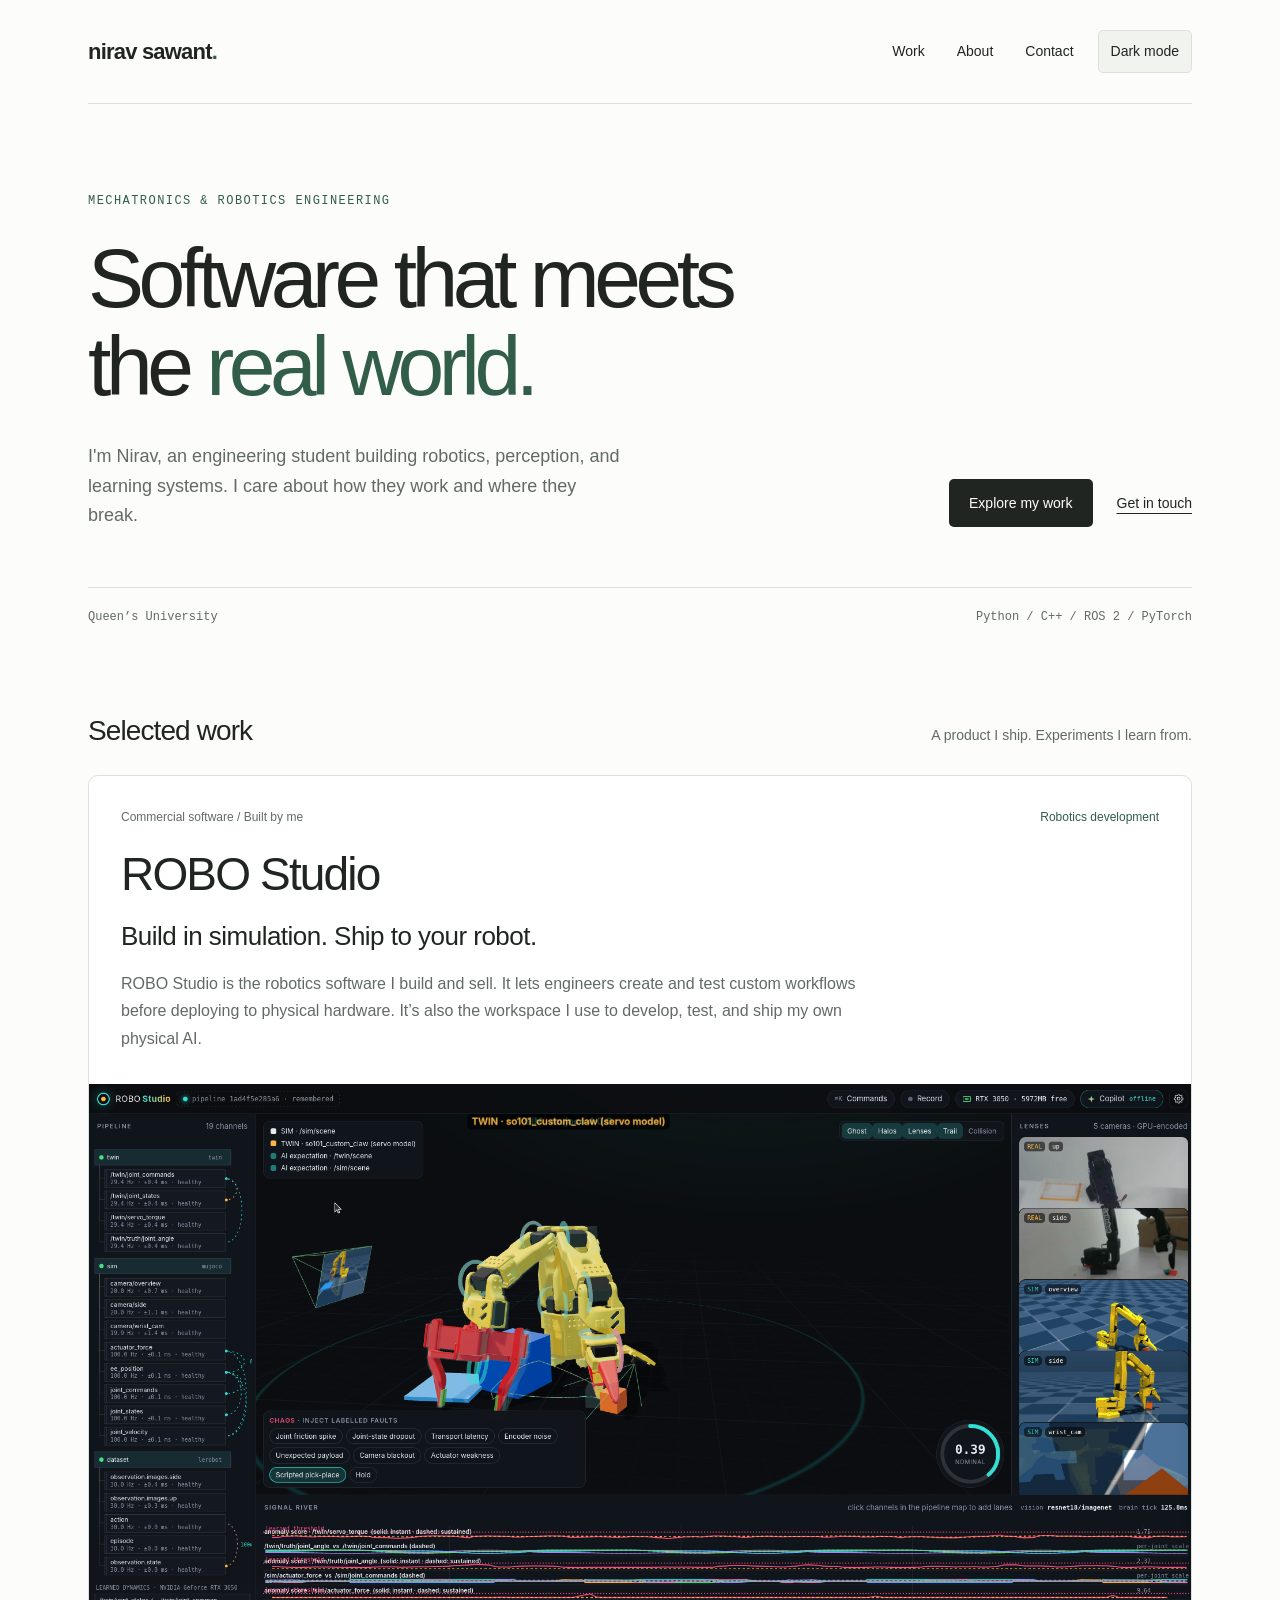
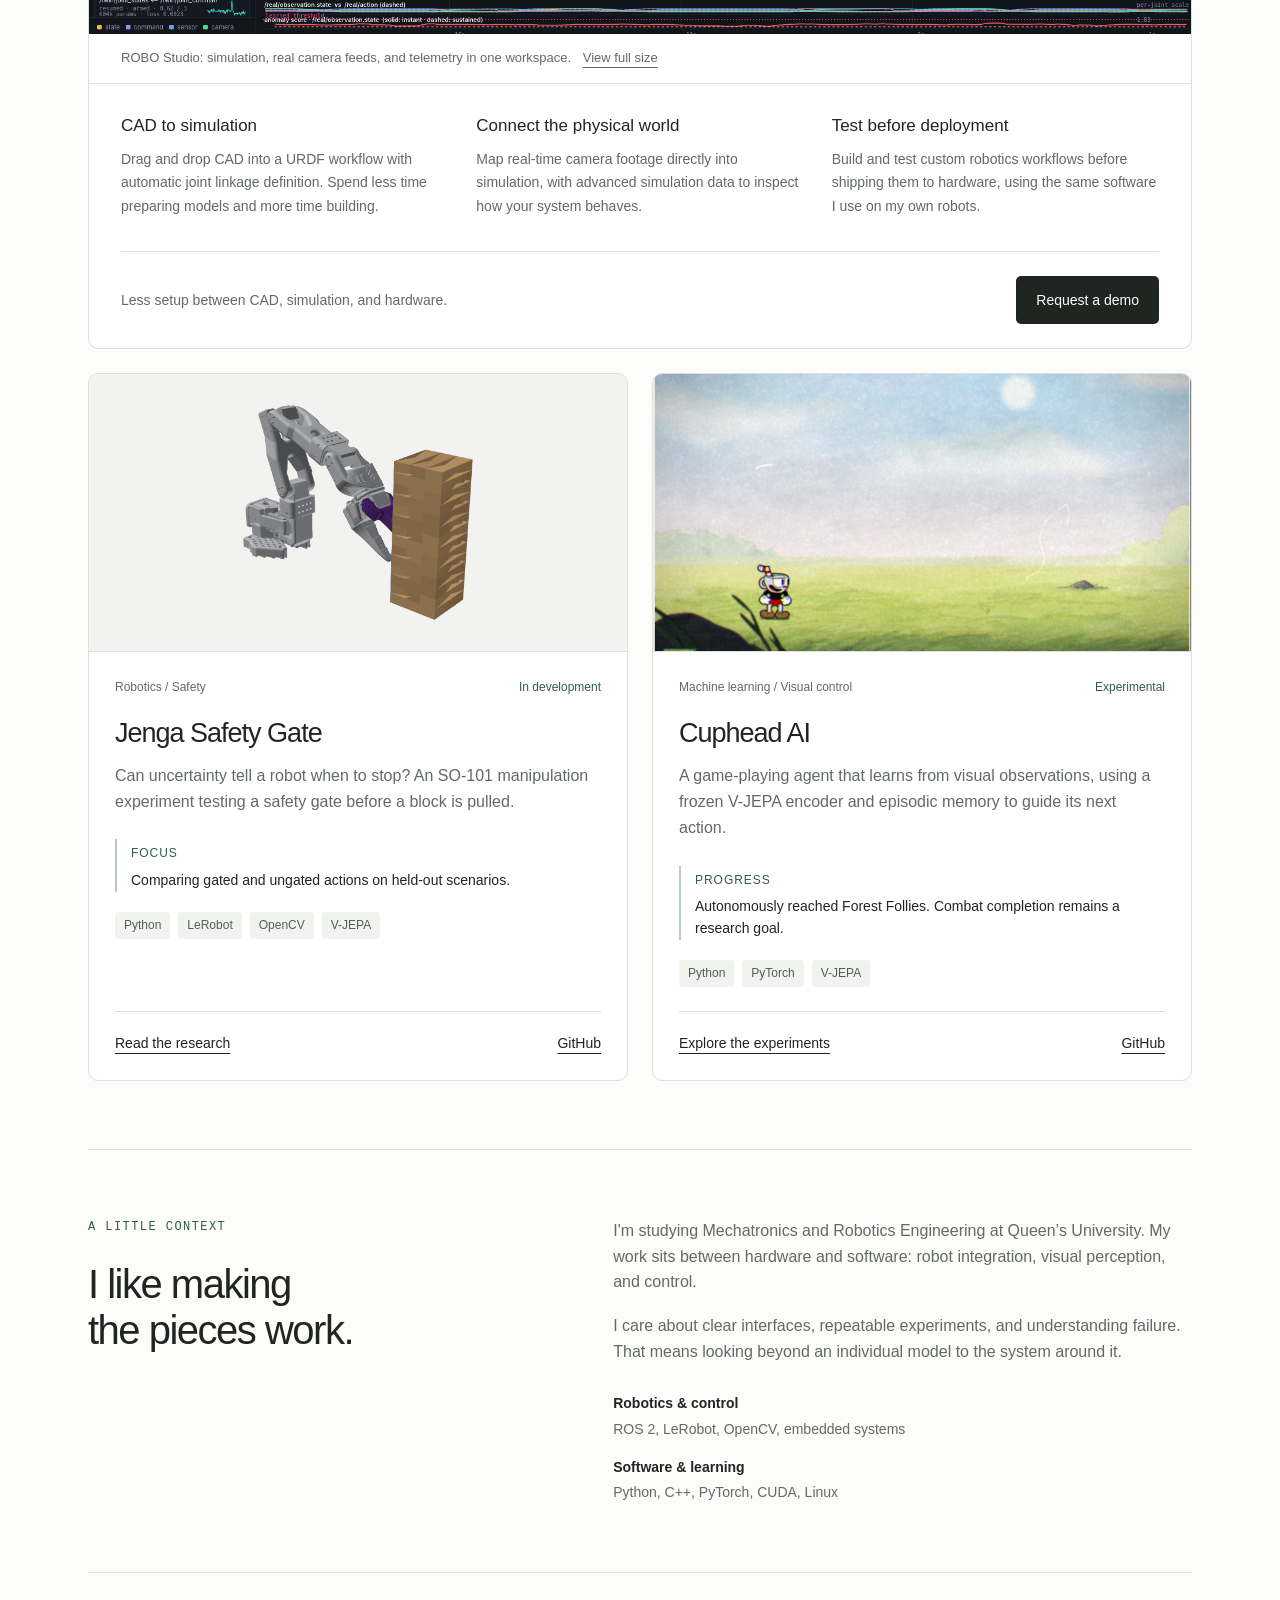
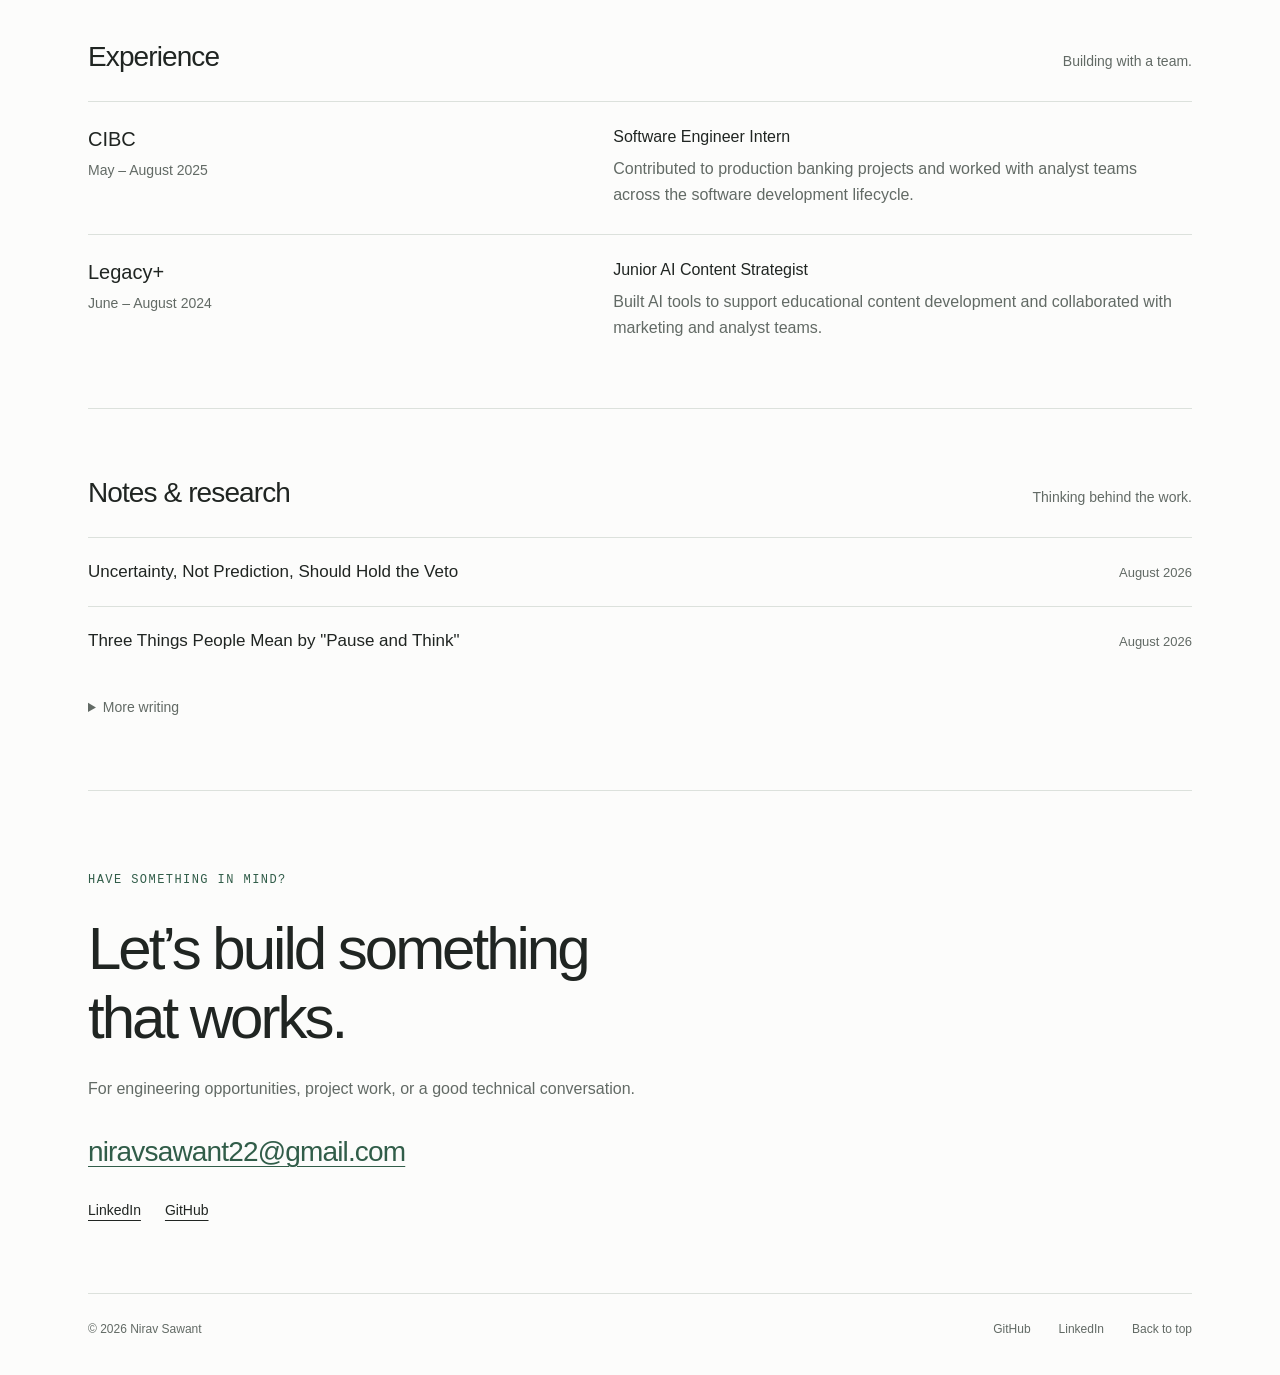
==== commit 95fdb5f6: "Feature ROBO Studio and add persistent light and dark modes" ====
--- a/index.html
+++ b/index.html
@@ -4,10 +4,11 @@
 <meta charset="utf-8">
 <meta name="viewport" content="width=device-width, initial-scale=1">
 <link rel="icon" href="favicon.jpg">
+<script src="theme.js"></script>
 <link rel="stylesheet" href="portfolio.css">
-<title>Nirav Sawant — Robotics &amp; Software</title>
+<title>Nirav Sawant - Robotics &amp; Software</title>
 <meta name="description" content="Nirav Sawant’s portfolio. Mechatronics and robotics engineering, visual control, and machine learning projects.">
-<meta property="og:title" content="Nirav Sawant — Robotics &amp; Software">
+<meta property="og:title" content="Nirav Sawant - Robotics &amp; Software">
 <meta property="og:description" content="Software that meets the real world. Selected robotics and machine learning projects.">
 <meta property="og:type" content="website">
 <link rel="canonical" href="https://niravsawant.com/">
@@ -22,6 +23,7 @@
 <a href="#about">About</a>
 <a href="#contact">Contact</a>
 </nav>
+<button class="theme-toggle" type="button" aria-label="Switch to dark mode" hidden>Dark mode</button>
 </header>
 <main id="main" class="wrap">
 <section class="hero" aria-labelledby="intro-title">
@@ -29,7 +31,7 @@
 <h1 id="intro-title">Software that meets<br>the <span>real world.</span>
 </h1>
 <div class="hero-bottom">
-<p>I'm Nirav, an engineering student building robotics, perception, and learning systems. I care about how they work—and where they break.</p>
+<p>I'm Nirav, an engineering student building robotics, perception, and learning systems. I care about how they work and where they break.</p>
 <div class="hero-links">
 <a class="button" href="#projects">Explore my work</a>
 <a class="text-link" href="mailto:niravsawant22@gmail.com">Get in touch</a>
@@ -43,9 +45,28 @@
 <section id="projects" class="section" aria-labelledby="work-title">
 <div class="section-heading">
 <h2 id="work-title">Selected work</h2>
-<p>Built, tested, still asking questions.</p>
+<p>A product I ship. Experiments I learn from.</p>
 </div>
 <div class="project-grid">
+<article class="project-card studio-card" id="robo-studio">
+<div class="studio-intro">
+<div class="project-meta"><span>Commercial software / Built by me</span><span class="status">Robotics development</span></div>
+<h3>ROBO Studio</h3>
+<p class="studio-tagline">Build in simulation. Ship to your robot.</p>
+<p>ROBO Studio is the robotics software I build and sell. It lets engineers create and test custom workflows before deploying to physical hardware. It’s also the workspace I use to develop, test, and ship my own physical AI.</p>
+</div>
+<figure class="studio-figure">
+<a href="robo-studio.png" aria-label="Open full-size ROBO Studio screenshot"><img src="robo-studio.png" width="1912" height="954" loading="lazy" decoding="async" alt="ROBO Studio showing a robot arm digital twin, real and simulated camera feeds, a workflow pipeline, and simulation telemetry."></a>
+<figcaption>ROBO Studio: simulation, real camera feeds, and telemetry in one workspace. <a href="robo-studio.png">View full size</a></figcaption>
+</figure>
+<div class="studio-features">
+<div><h4>CAD to simulation</h4><p>Drag and drop CAD into a URDF workflow with automatic joint linkage definition. Spend less time preparing models and more time building.</p></div>
+<div><h4>Connect the physical world</h4><p>Map real-time camera footage directly into simulation, with advanced simulation data to inspect how your system behaves.</p></div>
+<div><h4>Test before deployment</h4><p>Build and test custom robotics workflows before shipping them to hardware, using the same software I use on my own robots.</p></div>
+</div>
+<div class="studio-footer"><p>Less setup between CAD, simulation, and hardware.</p><a class="button" href="mailto:niravsawant22@gmail.com?subject=ROBO%20Studio%20demo">Request a demo</a></div>
+</article>
+
 <article class="project-card" id="jenga-safety-gate">
 <a class="project-image jenga" href="article-safety-gate.html" aria-label="Read about Jenga Safety Gate">
 <img src="so101-jenga-urdf.png" width="897" height="844" alt="SO-101 robot arm model with its gripper beside a Jenga tower." decoding="async">
--- a/portfolio.css
+++ b/portfolio.css
@@ -8,423 +8,611 @@
   --surface:#f1f3ef;
   --accent-rgb:49,93,73;
   --card-border:var(--line);
-  --card-bg:var(--surface)}
+  --card-bg:var(--surface);
+  --card:#fff;
+  --button-bg:#202522;
+  --button-text:#fff;
+  --tag-text:#535e56;
+  --selection:#dce9dc;
+  --detail-line:#bacbbd;
+  --hover-border:#869c8c
+}
+*{
+  box-sizing:border-box
+}
+html{
+  scroll-behavior:smooth;
+  scroll-padding-top:24px
+}
+body{
+  margin:0;
+  background:var(--bg);
+  color:var(--text);
+  font-family:Inter,Arial,Helvetica,sans-serif;
+  font-size:16px;
+  line-height:1.6;
+  -webkit-font-smoothing:antialiased
+}
+a{
+  color:inherit;
+  text-decoration-thickness:1px;
+  text-underline-offset:5px
+}
+a:hover{
+  color:var(--accent)
+}
+a:focus-visible,summary:focus-visible{
+  outline:2px solid var(--accent);
+  outline-offset:6px;
+  border-radius:2px
+}
+img{
+  max-width:100%;
+  display:block
+}
+h1,h2,h3,h4,p{
+  margin:0
+}
+h1,h2,h3,h4{
+  font-weight:500;
+  line-height:1.15
+}
+::selection{
+  background:var(--selection)
+}
+.wrap{
+  width:min(1104px,calc(100% - 96px));
+  margin-inline:auto
+}
+.site-header{
+  display:flex;
+  align-items:center;
+  justify-content:space-between;
+  min-height:104px;
+  border-bottom:1px solid var(--line);
+  gap:24px
+}
+.wordmark{
+  font-size:22px;
+  font-weight:600;
+  letter-spacing:-.8px;
+  text-decoration:none
+}
+.brand-dot{
+  color:var(--accent)
+}
+.site-header nav{
+  margin-left:auto;
+  display:flex;
+  gap:32px;
+  font-size:14px
+}
+.site-header nav a{
+  text-decoration:none
+}
+.skip-link{
+  position:absolute;
+  left:20px;
+  top:-90px;
+  padding:12px 20px;
+  background:var(--text);
+  color:white;
+  z-index:10
+}
+.skip-link:focus{
+  top:12px
+}
+.hero{
+  padding:88px 0 0
+}
+.eyebrow{
+  font-size:12px;
+  font-family:ui-monospace,SFMono-Regular,Consolas,monospace;
+  letter-spacing:.12em;
+  text-transform:uppercase;
+  color:var(--accent);
+  margin-bottom:24px
+}
+.hero h1{
+  font-size:clamp(48px,6.6vw,84px);
+  letter-spacing:-.065em;
+  line-height:1.04
+}
+.hero h1 span{
+  color:var(--accent)
+}
+.hero-bottom{
+  display:flex;
+  justify-content:space-between;
+  align-items:flex-end;
+  gap:48px;
+  margin-top:32px
+}
+.hero-bottom>p{
+  max-width:540px;
+  font-size:18px;
+  line-height:1.65;
+  color:var(--muted)
+}
+.hero-links{
+  display:flex;
+  gap:24px;
+  align-items:center;
+  flex-shrink:0;
+  font-size:14px;
+  padding-bottom:4px
+}
+.button{
+  display:inline-flex;
+  padding:13px 20px;
+  border-radius:5px;
+  background:var(--button-bg);
+  color:var(--button-text);
+  text-decoration:none
+}
+.button:hover{
+  background:var(--accent);
+  color:#fff
+}
+.text-link{
+  white-space:nowrap
+}
+.hero-footnote{
+  display:flex;
+  justify-content:space-between;
+  gap:16px;
+  margin-top:56px;
+  padding:20px 0;
+  border-top:1px solid var(--line);
+  color:var(--muted);
+  font-family:ui-monospace,SFMono-Regular,Consolas,monospace;
+  font-size:12px
+}
+.section{
+  padding:68px 0;
+  border-bottom:1px solid var(--line)
+}
+.section-heading{
+  display:flex;
+  justify-content:space-between;
+  align-items:baseline;
+  gap:24px;
+  margin-bottom:28px
+}
+.section-heading h2{
+  font-size:28px;
+  letter-spacing:-.9px
+}
+.section-heading>p{
+  font-size:14px;
+  color:var(--muted)
+}
+.project-grid{
+  display:grid;
+  grid-template-columns:repeat(2,minmax(0,1fr));
+  gap:24px
+}
+.project-card{
+  border:1px solid var(--line);
+  border-radius:10px;
+  overflow:hidden;
+  background:var(--card);
+  display:flex;
+  flex-direction:column;
+  transition:border-color .2s
+}
+.project-card:hover{
+  border-color:var(--hover-border)
+}
+.project-image{
+  height:278px;
+  background:#edf0ed;
+  display:flex;
+  align-items:center;
+  justify-content:center;
+  border-bottom:1px solid var(--line);
+  overflow:hidden
+}
+.project-image img{
+  width:100%;
+  height:100%;
+  object-fit:contain
+}
+.jenga{
+  background:#f2f3f1
+}
+.jenga img{
+  padding:12px
+}
+.cuphead{
+  background:#18251f
+}
+.cuphead img{
+  object-fit:cover
+}
+.project-body{
+  padding:26px;
+  flex:1;
+  display:flex;
+  flex-direction:column
+}
+.project-meta{
+  display:flex;
+  gap:12px;
+  justify-content:space-between;
+  align-items:baseline;
+  color:var(--muted);
+  font-size:12px;
+  margin-bottom:20px
+}
+.status{
+  white-space:nowrap;
+  color:var(--accent)
+}
+.project-card h3{
+  font-size:27px;
+  letter-spacing:-1px;
+  margin-bottom:14px
+}
+.project-body>p{
+  color:var(--muted);
+  font-size:16px;
+  line-height:1.65
+}
+.project-detail{
+  margin:24px 0 20px;
+  padding-left:14px;
+  border-left:2px solid var(--detail-line)
+}
+.project-detail>span{
+  font-size:12px;
+  text-transform:uppercase;
+  letter-spacing:.08em;
+  color:var(--accent)
+}
+.project-detail p{
+  font-size:14px;
+  margin-top:5px;
+  line-height:1.55
+}
+.tags{
+  display:flex;
+  flex-wrap:wrap;
+  gap:8px;
+  list-style:none;
+  padding:0;
+  margin:0 0 24px
+}
+.tags li,.tags .tag{
+  font-size:12px;
+  color:var(--tag-text);
+  background:var(--surface);
+  padding:4px 9px;
+  border-radius:4px
+}
+.project-links{
+  display:flex;
+  justify-content:space-between;
+  gap:16px;
+  padding-top:20px;
+  border-top:1px solid var(--line);
+  font-size:14px;
+  margin-top:auto
+}
+.about-grid{
+  display:grid;
+  grid-template-columns:1fr 1.3fr;
+  gap:80px
+}
+.about-grid h2{
+  font-size:40px;
+  letter-spacing:-1.5px
+}
+.about-copy>p{
+  color:var(--muted);
+  margin-bottom:18px
+}
+.skills{
+  margin:28px 0 0
+}
+.skills>div+div{
+  margin-top:16px
+}
+.skills dt{
+  font-size:14px;
+  font-weight:600
+}
+.skills dd{
+  margin:3px 0 0;
+  color:var(--muted);
+  font-size:14px
+}
+.experience-row{
+  display:grid;
+  grid-template-columns:1fr 1.3fr;
+  gap:80px;
+  padding:26px 0;
+  border-top:1px solid var(--line)
+}
+.experience-row:last-child{
+  padding-bottom:0
+}
+.experience-row h3{
+  font-size:20px;
+  margin-bottom:6px
+}
+.experience-row span{
+  font-size:14px;
+  color:var(--muted)
+}
+.experience-row h4{
+  font-size:16px;
+  margin-bottom:10px
+}
+.experience-row p{
+  color:var(--muted);
+  font-size:16px;
+  max-width:570px
+}
+.writing-list{
+  list-style:none;
+  padding:0;
+  margin:0
+}
+.writing-list li{
+  padding:20px 0;
+  border-top:1px solid var(--line);
+  display:flex;
+  justify-content:space-between;
+  gap:24px;
+  align-items:baseline
+}
+.writing-list a{
+  text-decoration:none;
+  font-size:17px
+}
+.writing-list a:hover{
+  text-decoration:underline
+}
+.writing-list span{
+  white-space:nowrap;
+  font-size:13px;
+  color:var(--muted)
+}
+details{
+  margin-top:18px
+}
+summary{
+  cursor:pointer;
+  color:var(--muted);
+  font-size:14px;
+  width:fit-content;
+  padding:4px 0
+}
+details[open] summary{
+  margin-bottom:16px
+}
+.contact-section{
+  padding:80px 0 72px
+}
+.contact-section h2{
+  font-size:clamp(38px,5vw,60px);
+  letter-spacing:-.05em;
+  margin-bottom:24px
+}
+.contact-section>p:not(.eyebrow){
+  color:var(--muted);
+  margin-bottom:28px
+}
+.contact-email{
+  font-size:clamp(17px,2.6vw,28px);
+  letter-spacing:-.03em;
+  color:var(--accent)
+}
+.contact-links{
+  display:flex;
+  gap:24px;
+  margin-top:24px;
+  font-size:14px
+}
+.site-footer{
+  display:flex;
+  gap:28px;
+  padding:26px 0 36px;
+  border-top:1px solid var(--line);
+  font-size:12px;
+  color:var(--muted)
+}
+.site-footer>span{
+  margin-right:auto
+}
+.site-footer a{
+  text-decoration:none
+}
+@media(min-width:1400px){
+  .hero{
+    padding-top:100px
+  }
+}
+@media(max-width:980px){
+  .hero-bottom{
+    align-items:flex-start;
+    flex-direction:column;
+    gap:24px
+  }
+  .hero-bottom>p{
+    max-width:650px
+  }
+  .project-meta{
+    flex-wrap:wrap;
+    gap:4px
+  }
+  .project-image{
+    height:240px
+  }
+  .about-grid,.experience-row{
+    gap:40px
+  }
+  .project-body{
+    padding:22px
+  }
+}
+@media(max-width:640px){
+  .wrap{
+    width:calc(100% - 40px)
+  }
+  .site-header{
+    min-height:82px;
+    gap:16px
+  }
+  .wordmark{
+    font-size:19px
+  }
+  .site-header nav{
+  margin-left:auto;
+    gap:18px;
+    font-size:14px
+  }
+  .hero{
+    padding-top:56px
+  }
+  .hero h1{
+    font-size:clamp(42px,10.5vw,64px)
+  }
+  .hero-bottom>p{
+    font-size:16px
+  }
+  .hero-footnote{
+    flex-direction:column;
+    gap:6px;
+    margin-top:40px
+  }
+  .section{
+    padding:44px 0
+  }
+  .section-heading{
+    align-items:flex-start;
+    flex-direction:column;
+    gap:10px
+  }
+  .section-heading h2{
+    font-size:26px
+  }
+  .project-grid{
+    grid-template-columns:1fr;
+    gap:24px
+  }
+  .project-image{
+    height:260px
+  }
+  .project-meta{
+    flex-wrap:nowrap;
+    font-size:11px
+  }
+  .project-card h3{
+    font-size:26px
+  }
+  .about-grid,.experience-row{
+    grid-template-columns:1fr;
+    gap:24px
+  }
+  .about-grid h2{
+    font-size:34px
+  }
+  .about-grid .eyebrow{
+    margin-bottom:16px
+  }
+  .experience-row{
+    gap:18px
+  }
+  .writing-list li{
+    flex-direction:column;
+    gap:6px
+  }
+  .writing-list a{
+    font-size:16px
+  }
+  .contact-section{
+    padding:52px 0
+  }
+  .site-footer{
+    gap:16px;
+    flex-wrap:wrap
+  }
+  .site-footer>span{
+    width:100%
+  }
+  .hero-links{
+    gap:24px
+  }
+}
+@media(prefers-reduced-motion:reduce){
+  html{
+    scroll-behavior:auto
+  }
   *{
-    box-sizing:border-box}
-    html{
-      scroll-behavior:smooth;
-      scroll-padding-top:24px}
-      body{
-        margin:0;
-        background:var(--bg);
-        color:var(--text);
-        font-family:Inter,Arial,Helvetica,sans-serif;
-        font-size:16px;
-        line-height:1.6;
-        -webkit-font-smoothing:antialiased}
-        a{
-          color:inherit;
-          text-decoration-thickness:1px;
-          text-underline-offset:5px}
-          a:hover{
-            color:var(--accent)}
-            a:focus-visible,summary:focus-visible{
-              outline:2px solid var(--accent);
-              outline-offset:6px;
-              border-radius:2px}
-              img{
-                max-width:100%;
-                display:block}
-                h1,h2,h3,h4,p{
-                  margin:0}
-                  h1,h2,h3,h4{
-                    font-weight:500;
-                    line-height:1.15}
-                    ::selection{
-                      background:#dce9dc}
-                      .wrap{
-                        width:min(1104px,calc(100% - 96px));
-                        margin-inline:auto}
-                        .site-header{
-                          display:flex;
-                          align-items:center;
-                          justify-content:space-between;
-                          min-height:104px;
-                          border-bottom:1px solid var(--line);
-                          gap:24px}
-                          .wordmark{
-                            font-size:22px;
-                            font-weight:600;
-                            letter-spacing:-.8px;
-                            text-decoration:none}
-                            .brand-dot{
-                              color:var(--accent)}
-                              .site-header nav{
-                                display:flex;
-                                gap:32px;
-                                font-size:14px}
-                                .site-header nav a{
-                                  text-decoration:none}
-                                  .skip-link{
-                                    position:absolute;
-                                    left:20px;
-                                    top:-90px;
-                                    padding:12px 20px;
-                                    background:var(--text);
-                                    color:white;
-                                    z-index:10}
-                                    .skip-link:focus{
-                                      top:12px}
-                                      .hero{
-                                        padding:88px 0 0}
-                                        .eyebrow{
-                                          font-size:12px;
-                                          font-family:ui-monospace,SFMono-Regular,Consolas,monospace;
-                                          letter-spacing:.12em;
-                                          text-transform:uppercase;
-                                          color:var(--accent);
-                                          margin-bottom:24px}
-                                          .hero h1{
-                                            font-size:clamp(48px,6.6vw,84px);
-                                            letter-spacing:-.065em;
-                                            line-height:1.04}
-                                            .hero h1 span{
-                                              color:var(--accent)}
-                                              .hero-bottom{
-                                                display:flex;
-                                                justify-content:space-between;
-                                                align-items:flex-end;
-                                                gap:48px;
-                                                margin-top:32px}
-                                                .hero-bottom>p{
-                                                  max-width:540px;
-                                                  font-size:18px;
-                                                  line-height:1.65;
-                                                  color:var(--muted)}
-                                                  .hero-links{
-                                                    display:flex;
-                                                    gap:24px;
-                                                    align-items:center;
-                                                    flex-shrink:0;
-                                                    font-size:14px;
-                                                    padding-bottom:4px}
-                                                    .button{
-                                                      display:inline-flex;
-                                                      padding:13px 20px;
-                                                      border-radius:5px;
-                                                      background:var(--text);
-                                                      color:#fff;
-                                                      text-decoration:none}
-                                                      .button:hover{
-                                                        background:var(--accent);
-                                                        color:#fff}
-                                                        .text-link{
-                                                          white-space:nowrap}
-                                                          .hero-footnote{
-                                                            display:flex;
-                                                            justify-content:space-between;
-                                                            gap:16px;
-                                                            margin-top:56px;
-                                                            padding:20px 0;
-                                                            border-top:1px solid var(--line);
-                                                            color:var(--muted);
-                                                            font-family:ui-monospace,SFMono-Regular,Consolas,monospace;
-                                                            font-size:12px}
-                                                            .section{
-                                                              padding:68px 0;
-                                                              border-bottom:1px solid var(--line)}
-                                                              .section-heading{
-                                                                display:flex;
-                                                                justify-content:space-between;
-                                                                align-items:baseline;
-                                                                gap:24px;
-                                                                margin-bottom:28px}
-                                                                .section-heading h2{
-                                                                  font-size:28px;
-                                                                  letter-spacing:-.9px}
-                                                                  .section-heading>p{
-                                                                    font-size:14px;
-                                                                    color:var(--muted)}
-                                                                    .project-grid{
-                                                                      display:grid;
-                                                                      grid-template-columns:repeat(2,minmax(0,1fr));
-                                                                      gap:24px}
-                                                                      .project-card{
-                                                                        border:1px solid var(--line);
-                                                                        border-radius:10px;
-                                                                        overflow:hidden;
-                                                                        background:#fff;
-                                                                        display:flex;
-                                                                        flex-direction:column;
-                                                                        transition:border-color .2s}
-                                                                        .project-card:hover{
-                                                                          border-color:#869c8c}
-                                                                          .project-image{
-                                                                            height:278px;
-                                                                            background:#edf0ed;
-                                                                            display:flex;
-                                                                            align-items:center;
-                                                                            justify-content:center;
-                                                                            border-bottom:1px solid var(--line);
-                                                                            overflow:hidden}
-                                                                            .project-image img{
-                                                                              width:100%;
-                                                                              height:100%;
-                                                                              object-fit:contain}
-                                                                              .jenga{
-                                                                                background:#f2f3f1}
-                                                                                .jenga img{
-                                                                                  padding:12px}
-                                                                                  .cuphead{
-                                                                                    background:#18251f}
-                                                                                    .cuphead img{
-                                                                                      object-fit:cover}
-                                                                                      .project-body{
-                                                                                        padding:26px;
-                                                                                        flex:1;
-                                                                                        display:flex;
-                                                                                        flex-direction:column}
-                                                                                        .project-meta{
-                                                                                          display:flex;
-                                                                                          gap:12px;
-                                                                                          justify-content:space-between;
-                                                                                          align-items:baseline;
-                                                                                          color:var(--muted);
-                                                                                          font-size:12px;
-                                                                                          margin-bottom:20px}
-                                                                                          .status{
-                                                                                            white-space:nowrap;
-                                                                                            color:var(--accent)}
-                                                                                            .project-card h3{
-                                                                                              font-size:27px;
-                                                                                              letter-spacing:-1px;
-                                                                                              margin-bottom:14px}
-                                                                                              .project-body>p{
-                                                                                                color:var(--muted);
-                                                                                                font-size:16px;
-                                                                                                line-height:1.65}
-                                                                                                .project-detail{
-                                                                                                  margin:24px 0 20px;
-                                                                                                  padding-left:14px;
-                                                                                                  border-left:2px solid #bacbbd}
-                                                                                                  .project-detail>span{
-                                                                                                    font-size:12px;
-                                                                                                    text-transform:uppercase;
-                                                                                                    letter-spacing:.08em;
-                                                                                                    color:var(--accent)}
-                                                                                                    .project-detail p{
-                                                                                                      font-size:14px;
-                                                                                                      margin-top:5px;
-                                                                                                      line-height:1.55}
-                                                                                                      .tags{
-                                                                                                        display:flex;
-                                                                                                        flex-wrap:wrap;
-                                                                                                        gap:8px;
-                                                                                                        list-style:none;
-                                                                                                        padding:0;
-                                                                                                        margin:0 0 24px}
-                                                                                                        .tags li,.tags .tag{
-                                                                                                          font-size:12px;
-                                                                                                          color:#535e56;
-                                                                                                          background:var(--surface);
-                                                                                                          padding:4px 9px;
-                                                                                                          border-radius:4px}
-                                                                                                          .project-links{
-                                                                                                            display:flex;
-                                                                                                            justify-content:space-between;
-                                                                                                            gap:16px;
-                                                                                                            padding-top:20px;
-                                                                                                            border-top:1px solid var(--line);
-                                                                                                            font-size:14px;
-                                                                                                            margin-top:auto}
-                                                                                                            .about-grid{
-                                                                                                              display:grid;
-                                                                                                              grid-template-columns:1fr 1.3fr;
-                                                                                                              gap:80px}
-                                                                                                              .about-grid h2{
-                                                                                                                font-size:40px;
-                                                                                                                letter-spacing:-1.5px}
-                                                                                                                .about-copy>p{
-                                                                                                                  color:var(--muted);
-                                                                                                                  margin-bottom:18px}
-                                                                                                                  .skills{
-                                                                                                                    margin:28px 0 0}
-                                                                                                                    .skills>div+div{
-                                                                                                                      margin-top:16px}
-                                                                                                                      .skills dt{
-                                                                                                                        font-size:14px;
-                                                                                                                        font-weight:600}
-                                                                                                                        .skills dd{
-                                                                                                                          margin:3px 0 0;
-                                                                                                                          color:var(--muted);
-                                                                                                                          font-size:14px}
-                                                                                                                          .experience-row{
-                                                                                                                            display:grid;
-                                                                                                                            grid-template-columns:1fr 1.3fr;
-                                                                                                                            gap:80px;
-                                                                                                                            padding:26px 0;
-                                                                                                                            border-top:1px solid var(--line)}
-                                                                                                                            .experience-row:last-child{
-                                                                                                                              padding-bottom:0}
-                                                                                                                              .experience-row h3{
-                                                                                                                                font-size:20px;
-                                                                                                                                margin-bottom:6px}
-                                                                                                                                .experience-row span{
-                                                                                                                                  font-size:14px;
-                                                                                                                                  color:var(--muted)}
-                                                                                                                                  .experience-row h4{
-                                                                                                                                    font-size:16px;
-                                                                                                                                    margin-bottom:10px}
-                                                                                                                                    .experience-row p{
-                                                                                                                                      color:var(--muted);
-                                                                                                                                      font-size:16px;
-                                                                                                                                      max-width:570px}
-                                                                                                                                      .writing-list{
-                                                                                                                                        list-style:none;
-                                                                                                                                        padding:0;
-                                                                                                                                        margin:0}
-                                                                                                                                        .writing-list li{
-                                                                                                                                          padding:20px 0;
-                                                                                                                                          border-top:1px solid var(--line);
-                                                                                                                                          display:flex;
-                                                                                                                                          justify-content:space-between;
-                                                                                                                                          gap:24px;
-                                                                                                                                          align-items:baseline}
-                                                                                                                                          .writing-list a{
-                                                                                                                                            text-decoration:none;
-                                                                                                                                            font-size:17px}
-                                                                                                                                            .writing-list a:hover{
-                                                                                                                                              text-decoration:underline}
-                                                                                                                                              .writing-list span{
-                                                                                                                                                white-space:nowrap;
-                                                                                                                                                font-size:13px;
-                                                                                                                                                color:var(--muted)}
-                                                                                                                                                details{
-                                                                                                                                                  margin-top:18px}
-                                                                                                                                                  summary{
-                                                                                                                                                    cursor:pointer;
-                                                                                                                                                    color:var(--muted);
-                                                                                                                                                    font-size:14px;
-                                                                                                                                                    width:fit-content;
-                                                                                                                                                    padding:4px 0}
-                                                                                                                                                    details[open] summary{
-                                                                                                                                                      margin-bottom:16px}
-                                                                                                                                                      .contact-section{
-                                                                                                                                                        padding:80px 0 72px}
-                                                                                                                                                        .contact-section h2{
-                                                                                                                                                          font-size:clamp(38px,5vw,60px);
-                                                                                                                                                          letter-spacing:-.05em;
-                                                                                                                                                          margin-bottom:24px}
-                                                                                                                                                          .contact-section>p:not(.eyebrow){
-                                                                                                                                                            color:var(--muted);
-                                                                                                                                                            margin-bottom:28px}
-                                                                                                                                                            .contact-email{
-                                                                                                                                                              font-size:clamp(17px,2.6vw,28px);
-                                                                                                                                                              letter-spacing:-.03em;
-                                                                                                                                                              color:var(--accent)}
-                                                                                                                                                              .contact-links{
-                                                                                                                                                                display:flex;
-                                                                                                                                                                gap:24px;
-                                                                                                                                                                margin-top:24px;
-                                                                                                                                                                font-size:14px}
-                                                                                                                                                                .site-footer{
-                                                                                                                                                                  display:flex;
-                                                                                                                                                                  gap:28px;
-                                                                                                                                                                  padding:26px 0 36px;
-                                                                                                                                                                  border-top:1px solid var(--line);
-                                                                                                                                                                  font-size:12px;
-                                                                                                                                                                  color:var(--muted)}
-                                                                                                                                                                  .site-footer>span{
-                                                                                                                                                                    margin-right:auto}
-                                                                                                                                                                    .site-footer a{
-                                                                                                                                                                      text-decoration:none}
-                                                                                                                                                                      @media(min-width:1400px){
-                                                                                                                                                                        .hero{
-                                                                                                                                                                          padding-top:100px}
-                                                                                                                                                                        }
-                                                                                                                                                                        @media(max-width:980px){
-                                                                                                                                                                          .hero-bottom{
-                                                                                                                                                                            align-items:flex-start;
-                                                                                                                                                                            flex-direction:column;
-                                                                                                                                                                            gap:24px}
-                                                                                                                                                                            .hero-bottom>p{
-                                                                                                                                                                              max-width:650px}
-                                                                                                                                                                              .project-meta{
-                                                                                                                                                                                flex-wrap:wrap;
-                                                                                                                                                                                gap:4px}
-                                                                                                                                                                                .project-image{
-                                                                                                                                                                                  height:240px}
-                                                                                                                                                                                  .about-grid,.experience-row{
-                                                                                                                                                                                    gap:40px}
-                                                                                                                                                                                    .project-body{
-                                                                                                                                                                                      padding:22px}
-                                                                                                                                                                                    }
-                                                                                                                                                                                    @media(max-width:640px){
-                                                                                                                                                                                      .wrap{
-                                                                                                                                                                                        width:calc(100% - 40px)}
-                                                                                                                                                                                        .site-header{
-                                                                                                                                                                                          min-height:82px;
-                                                                                                                                                                                          gap:16px}
-                                                                                                                                                                                          .wordmark{
-                                                                                                                                                                                            font-size:19px}
-                                                                                                                                                                                            .site-header nav{
-                                                                                                                                                                                              gap:18px;
-                                                                                                                                                                                              font-size:14px}
-                                                                                                                                                                                              .hero{
-                                                                                                                                                                                                padding-top:56px}
-                                                                                                                                                                                                .hero h1{
-                                                                                                                                                                                                  font-size:clamp(42px,10.5vw,64px)}
-                                                                                                                                                                                                  .hero-bottom>p{
-                                                                                                                                                                                                    font-size:16px}
-                                                                                                                                                                                                    .hero-footnote{
-                                                                                                                                                                                                      flex-direction:column;
-                                                                                                                                                                                                      gap:6px;
-                                                                                                                                                                                                      margin-top:40px}
-                                                                                                                                                                                                      .section{
-                                                                                                                                                                                                        padding:44px 0}
-                                                                                                                                                                                                        .section-heading{
-                                                                                                                                                                                                          align-items:flex-start;
-                                                                                                                                                                                                          flex-direction:column;
-                                                                                                                                                                                                          gap:10px}
-                                                                                                                                                                                                          .section-heading h2{
-                                                                                                                                                                                                            font-size:26px}
-                                                                                                                                                                                                            .project-grid{
-                                                                                                                                                                                                              grid-template-columns:1fr;
-                                                                                                                                                                                                              gap:24px}
-                                                                                                                                                                                                              .project-image{
-                                                                                                                                                                                                                height:260px}
-                                                                                                                                                                                                                .project-meta{
-                                                                                                                                                                                                                  flex-wrap:nowrap;
-                                                                                                                                                                                                                  font-size:11px}
-                                                                                                                                                                                                                  .project-card h3{
-                                                                                                                                                                                                                    font-size:26px}
-                                                                                                                                                                                                                    .about-grid,.experience-row{
-                                                                                                                                                                                                                      grid-template-columns:1fr;
-                                                                                                                                                                                                                      gap:24px}
-                                                                                                                                                                                                                      .about-grid h2{
-                                                                                                                                                                                                                        font-size:34px}
-                                                                                                                                                                                                                        .about-grid .eyebrow{
-                                                                                                                                                                                                                          margin-bottom:16px}
-                                                                                                                                                                                                                          .experience-row{
-                                                                                                                                                                                                                            gap:18px}
-                                                                                                                                                                                                                            .writing-list li{
-                                                                                                                                                                                                                              flex-direction:column;
-                                                                                                                                                                                                                              gap:6px}
-                                                                                                                                                                                                                              .writing-list a{
-                                                                                                                                                                                                                                font-size:16px}
-                                                                                                                                                                                                                                .contact-section{
-                                                                                                                                                                                                                                  padding:52px 0}
-                                                                                                                                                                                                                                  .site-footer{
-                                                                                                                                                                                                                                    gap:16px;
-                                                                                                                                                                                                                                    flex-wrap:wrap}
-                                                                                                                                                                                                                                    .site-footer>span{
-                                                                                                                                                                                                                                      width:100%}
-                                                                                                                                                                                                                                      .hero-links{
-                                                                                                                                                                                                                                        gap:24px}
-                                                                                                                                                                                                                                      }
-                                                                                                                                                                                                                                      @media(prefers-reduced-motion:reduce){
-                                                                                                                                                                                                                                        html{
-                                                                                                                                                                                                                                          scroll-behavior:auto}
-                                                                                                                                                                                                                                          *{
-                                                                                                                                                                                                                                            transition:none!important}
-                                                                                                                                                                                                                                          }
+    transition:none!important
+  }
+}
+
+/* Both palettes share the same layout and readable contrast. */
+:root[data-theme="dark"] {
+  color-scheme: dark;
+  --bg: #111613;
+  --text: #edf2ed;
+  --muted: #a9b4ac;
+  --accent: #a0cfaf;
+  --line: #344039;
+  --surface: #222c25;
+  --card: #18201b;
+  --button-bg: #b5d8bd;
+  --button-text: #14251a;
+  --tag-text: #c0cec3;
+  --selection: #365442;
+  --detail-line: #577762;
+  --hover-border: #8bb298;
+  --accent-rgb: 160, 207, 175;
+  --code-string: #e6bf89;
+}
+.button:hover { color: var(--bg); }
+.theme-toggle {
+  flex-shrink: 0;
+  padding: 9px 12px;
+  border: 1px solid var(--line);
+  border-radius: 5px;
+  background: var(--surface);
+  color: var(--text);
+  font: inherit;
+  font-size: 14px;
+  cursor: pointer;
+}
+:root[data-theme="dark"] .theme-toggle { border-color: var(--accent); }
+.theme-toggle:focus-visible { outline: 2px solid var(--accent); outline-offset: 4px; }
+.studio-card { grid-column: 1 / -1; }
+.studio-intro { padding: 32px; }
+.studio-intro h3 { font-size: clamp(32px, 4vw, 46px); margin-bottom: 20px; letter-spacing: -.04em; }
+.studio-intro > p { max-width: 760px; color: var(--muted); line-height: 1.7; }
+.studio-figure { margin: 0; }
+.studio-figure img { width: 100%; height: auto; }
+.studio-figure a:focus-visible { outline-offset: -4px; }
+.studio-figure figcaption { padding: 14px 32px; font-size: 13px; color: var(--muted); border-bottom: 1px solid var(--line); }
+.studio-figure figcaption a { margin-left: 8px; }
+.studio-features { display: grid; grid-template-columns: repeat(3, minmax(0, 1fr)); gap: 28px; padding: 32px; }
+.studio-features h4 { font-size: 17px; margin-bottom: 12px; }
+.studio-features p { font-size: 14px; line-height: 1.7; color: var(--muted); }
+.studio-footer { margin: 0 32px; padding: 24px 0; border-top: 1px solid var(--line); display: flex; align-items: center; justify-content: space-between; gap: 24px; }
+.studio-footer p { color: var(--muted); font-size: 14px; }
+.studio-footer .button { flex-shrink: 0; font-size: 14px; }
+@media (max-width: 640px) {
+  .site-header { flex-wrap: wrap; padding: 18px 0; gap: 12px; }
+  .site-header .wordmark { flex: 1; }
+  .site-header nav { order: 3; width: 100%; margin-left: 0; gap: 24px; }
+  .theme-toggle { margin-left: auto; }
+  .studio-intro { padding: 22px; }
+  .studio-figure figcaption { padding: 14px 22px; }
+  .studio-features { grid-template-columns: 1fr; padding: 24px 22px; gap: 24px; }
+  .studio-footer { margin: 0 22px; align-items: flex-start; flex-direction: column; gap: 16px; }
+}
+
+.studio-intro > .studio-tagline { font-size: clamp(20px, 2.5vw, 26px); color: var(--text); margin-bottom: 16px; line-height: 1.3; letter-spacing: -.02em; }
+@media (max-width: 640px) { .studio-intro .project-meta { flex-wrap: wrap; gap: 8px; font-size: 12px; } }
